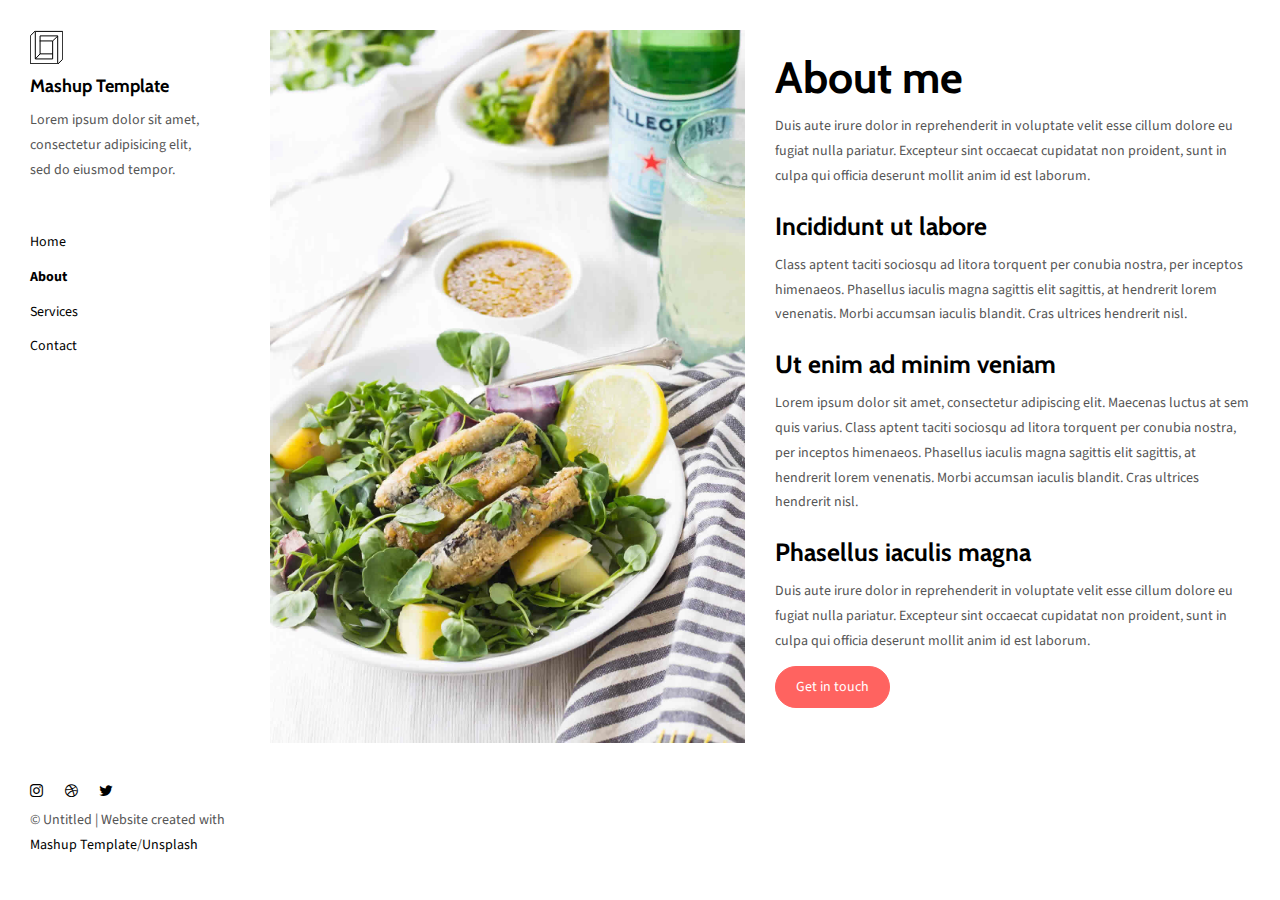
==== about.html @ 1bb5592a "Initial Files" ====
<!DOCTYPE html>
<html lang="en">

<head>
  <meta charset="UTF-8">
  <meta content="IE=edge" http-equiv="X-UA-Compatible">
  <meta content="width=device-width,initial-scale=1" name="viewport">
  <meta content="description" name="description">
  <meta name="google" content="notranslate" />
  <meta content="Mashup templates have been developped by Orson.io team" name="author">

  <!-- Disable tap highlight on IE -->
  <meta name="msapplication-tap-highlight" content="no">
  
  <link href="./assets/apple-icon-180x180.png" rel="apple-touch-icon">
  <link href="./assets/favicon.ico" rel="icon">



  <title>Title page</title>  

<link href="./main.82cfd66e.css" rel="stylesheet"></head>

<body>

 <!-- Add your content of header -->
<header class="">
  <div class="navbar navbar-default visible-xs">
    <button type="button" class="navbar-toggle collapsed">
      <span class="sr-only">Toggle navigation</span>
      <span class="icon-bar"></span>
      <span class="icon-bar"></span>
      <span class="icon-bar"></span>
    </button>
    <a href="./index.html" class="navbar-brand">Mashup Template</a>
  </div>

  <nav class="sidebar">
    <div class="navbar-collapse" id="navbar-collapse">
      <div class="site-header hidden-xs">
          <a class="site-brand" href="./index.html" title="">
            <img class="img-responsive site-logo" alt="" src="./assets/images/mashup-logo.svg">
            Mashup Template
          </a>
        <p>Lorem ipsum dolor sit amet, consectetur adipisicing elit, sed do eiusmod
        tempor.</p>
      </div>
      <ul class="nav">
        <li><a href="./index.html" title="">Home</a></li>
        <li><a href="./about.html" title="">About</a></li>
        <li><a href="./services.html" title="">Services</a></li>
        <li><a href="./contact.html" title="">Contact</a></li>

      </ul>

      <nav class="nav-footer">
        <p class="nav-footer-social-buttons">
          <a class="fa-icon" href="https://www.instagram.com/" title="">
            <i class="fa fa-instagram"></i>
          </a>
          <a class="fa-icon" href="https://dribbble.com/" title="">
            <i class="fa fa-dribbble"></i>
          </a>
          <a class="fa-icon" href="https://twitter.com/" title="">
            <i class="fa fa-twitter"></i>
          </a>
        </p>
        <p>© Untitled | Website created with <a href="http://www.mashup-template.com/" title="Create website with free html template">Mashup Template</a>/<a href="https://www.unsplash.com/" title="Beautiful Free Images">Unsplash</a></p>
      </nav>  
    </div> 
  </nav>
</header>
<main class="" id="main-collapse">


<div class="row">
  <div class="col-xs-12 col-md-6">
    <img class="img-responsive" alt="" src="./assets/images/img-10.jpg">
  </div>
  <div class="col-xs-12 col-md-6">
    <h1>About me</h1>
    
    <p>Duis aute irure dolor in reprehenderit in voluptate velit esse
    cillum dolore eu fugiat nulla pariatur. Excepteur sint occaecat cupidatat non
    proident, sunt in culpa qui officia deserunt mollit anim id est laborum.</p>
    
    <h3>Incididunt ut labore </h3>

    <p>Class aptent taciti sociosqu ad litora torquent per conubia nostra, per inceptos himenaeos. Phasellus iaculis magna sagittis elit sagittis, at hendrerit lorem venenatis. Morbi accumsan iaculis blandit. Cras ultrices hendrerit nisl.</p>

    <h3>Ut enim ad minim veniam </h3>
    
    <p>Lorem ipsum dolor sit amet, consectetur adipiscing elit. Maecenas luctus at sem quis varius. 
    Class aptent taciti sociosqu ad litora torquent per conubia nostra, per inceptos himenaeos. Phasellus iaculis magna sagittis elit sagittis, at hendrerit lorem venenatis. Morbi accumsan iaculis blandit. Cras ultrices hendrerit nisl.</p>
    <h3>Phasellus iaculis magna </h3>
    <p>Duis aute irure dolor in reprehenderit in voluptate velit esse
    cillum dolore eu fugiat nulla pariatur. Excepteur sint occaecat cupidatat non
    proident, sunt in culpa qui officia deserunt mollit anim id est laborum.</p>
    
    <a href="contact.html" class="btn btn-primary" title=""> Get in touch</a>
 </div>
</div>
    
</main>

<script>
document.addEventListener("DOMContentLoaded", function (event) {
  navbarToggleSidebar();
  navActivePage();
});
</script>

<!-- Google Analytics: change UA-XXXXX-X to be your site's ID 

<script>
  (function (i, s, o, g, r, a, m) {
    i['GoogleAnalyticsObject'] = r; i[r] = i[r] || function () {
      (i[r].q = i[r].q || []).push(arguments)
    }, i[r].l = 1 * new Date(); a = s.createElement(o),
      m = s.getElementsByTagName(o)[0]; a.async = 1; a.src = g; m.parentNode.insertBefore(a, m)
  })(window, document, 'script', '//www.google-analytics.com/analytics.js', 'ga');
  ga('create', 'UA-XXXXX-X', 'auto');
  ga('send', 'pageview');
</script>

--> <script type="text/javascript" src="./main.85741bff.js"></script></body>

</html>
---- main.82cfd66e.css ----
@import url(https://fonts.googleapis.com/css?family=Cabin:400,700|Source+Sans+Pro:400,700);@import url(https://maxcdn.bootstrapcdn.com/font-awesome/4.7.0/css/font-awesome.min.css);/*!
 * Bootstrap v3.3.7 (http://getbootstrap.com)
 * Copyright 2011-2016 Twitter, Inc.
 * Licensed under MIT (https://github.com/twbs/bootstrap/blob/master/LICENSE)
 */
/*! normalize.css v3.0.3 | MIT License | github.com/necolas/normalize.css */html{font-family:sans-serif;-ms-text-size-adjust:100%;-webkit-text-size-adjust:100%}body{margin:0}article,aside,details,figcaption,figure,footer,header,hgroup,main,menu,nav,section,summary{display:block}audio,canvas,progress,video{display:inline-block;vertical-align:baseline}audio:not([controls]){display:none;height:0}[hidden],template{display:none}a{background-color:transparent}a:active,a:hover{outline:0}abbr[title]{border-bottom:1px dotted}b,strong{font-weight:700}dfn{font-style:italic}h1{font-size:2em;margin:.67em 0}mark{background:#ff0;color:#000}small{font-size:80%}sub,sup{font-size:75%;line-height:0;position:relative;vertical-align:baseline}sup{top:-.5em}sub{bottom:-.25em}img{border:0}svg:not(:root){overflow:hidden}figure{margin:1em 40px}hr{box-sizing:content-box;height:0}pre{overflow:auto}code,kbd,pre,samp{font-family:monospace,monospace;font-size:1em}button,input,optgroup,select,textarea{color:inherit;font:inherit;margin:0}button{overflow:visible}button,select{text-transform:none}button,html input[type=button],input[type=reset],input[type=submit]{-webkit-appearance:button;cursor:pointer}button[disabled],html input[disabled]{cursor:default}button::-moz-focus-inner,input::-moz-focus-inner{border:0;padding:0}input{line-height:normal}input[type=checkbox],input[type=radio]{box-sizing:border-box;padding:0}input[type=number]::-webkit-inner-spin-button,input[type=number]::-webkit-outer-spin-button{height:auto}input[type=search]{-webkit-appearance:textfield;box-sizing:content-box}input[type=search]::-webkit-search-cancel-button,input[type=search]::-webkit-search-decoration{-webkit-appearance:none}fieldset{border:1px solid silver;margin:0 2px;padding:.35em .625em .75em}textarea{overflow:auto}optgroup{font-weight:700}table{border-collapse:collapse;border-spacing:0}td,th{padding:0}

/*! Source: https://github.com/h5bp/html5-boilerplate/blob/master/src/css/main.css */@media print{*,:after,:before{background:transparent!important;color:#000!important;box-shadow:none!important;text-shadow:none!important}a,a:visited{text-decoration:underline}a[href]:after{content:" (" attr(href) ")"}abbr[title]:after{content:" (" attr(title) ")"}a[href^="#"]:after,a[href^="javascript:"]:after{content:""}blockquote,pre{border:1px solid #999;page-break-inside:avoid}thead{display:table-header-group}img,tr{page-break-inside:avoid}img{max-width:100%!important}h2,h3,p{orphans:3;widows:3}h2,h3{page-break-after:avoid}.navbar{display:none}.btn>.caret,.dropup>.btn>.caret{border-top-color:#000!important}.label{border:1px solid #000}.table{border-collapse:collapse!important}.table td,.table th{background-color:#fff!important}.table-bordered td,.table-bordered th{border:1px solid #ddd!important}}*,:after,:before{-webkit-box-sizing:border-box;-moz-box-sizing:border-box;box-sizing:border-box}html{font-size:10px;-webkit-tap-highlight-color:transparent}body{font-family:Source Sans Pro,Helvetica,Arial,sans-serif;font-size:14px;line-height:1.78;color:#555;background-color:#fff}button,input,select,textarea{font-family:inherit;font-size:inherit;line-height:inherit}a{color:#ff6360;text-decoration:none}a:focus,a:hover{color:#ff1814;text-decoration:underline}a:focus{outline:5px auto -webkit-focus-ring-color;outline-offset:-2px}figure{margin:0}img{vertical-align:middle}.img-responsive{display:block;max-width:100%;height:auto}.img-rounded{border-radius:2px}.img-thumbnail{padding:4px;line-height:1.78;background-color:#fff;border:1px solid #ddd;border-radius:2px;-webkit-transition:all .2s ease-in-out;-o-transition:all .2s ease-in-out;transition:all .2s ease-in-out;display:inline-block;max-width:100%;height:auto}.img-circle{border-radius:50%}hr{margin-top:24px;margin-bottom:24px;border:0;border-top:1px solid #eee}.sr-only{position:absolute;width:1px;height:1px;margin:-1px;padding:0;overflow:hidden;clip:rect(0,0,0,0);border:0}.sr-only-focusable:active,.sr-only-focusable:focus{position:static;width:auto;height:auto;margin:0;overflow:visible;clip:auto}[role=button]{cursor:pointer}.h1,.h2,.h3,.h4,.h5,.h6,h1,h2,h3,h4,h5,h6{font-family:Cabin,Helvetica,Arial,sans-serif;font-weight:700;line-height:1.1;color:#000}.h1 .small,.h1 small,.h2 .small,.h2 small,.h3 .small,.h3 small,.h4 .small,.h4 small,.h5 .small,.h5 small,.h6 .small,.h6 small,h1 .small,h1 small,h2 .small,h2 small,h3 .small,h3 small,h4 .small,h4 small,h5 .small,h5 small,h6 .small,h6 small{font-weight:400;line-height:1;color:#777}.h1,.h2,.h3,h1,h2,h3{margin-top:24px;margin-bottom:12px}.h1 .small,.h1 small,.h2 .small,.h2 small,.h3 .small,.h3 small,h1 .small,h1 small,h2 .small,h2 small,h3 .small,h3 small{font-size:65%}.h4,.h5,.h6,h4,h5,h6{margin-top:12px;margin-bottom:12px}.h4 .small,.h4 small,.h5 .small,.h5 small,.h6 .small,.h6 small,h4 .small,h4 small,h5 .small,h5 small,h6 .small,h6 small{font-size:75%}.h1,h1{font-size:44px}.h2,h2{font-size:33px}.h3,h3{font-size:25px}.h4,h4{font-size:19px}.h5,h5{font-size:14px}.h6,h6{font-size:12px}p{margin:0 0 12px}.lead{margin-bottom:24px;font-size:16px;font-weight:300;line-height:1.4}@media (min-width:768px){.lead{font-size:21px}}.small,small{font-size:85%}.mark,mark{background-color:#fcf8e3;padding:.2em}.text-left{text-align:left}.text-right{text-align:right}.text-center{text-align:center}.text-justify{text-align:justify}.text-nowrap{white-space:nowrap}.text-lowercase{text-transform:lowercase}.initialism,.text-uppercase{text-transform:uppercase}.text-capitalize{text-transform:capitalize}.text-muted{color:#777}.text-primary{color:#ff6360}a.text-primary:focus,a.text-primary:hover{color:#ff312d}.text-success{color:#fff}a.text-success:focus,a.text-success:hover{color:#e6e6e6}.text-info{color:#31708f}a.text-info:focus,a.text-info:hover{color:#245269}.text-warning{color:#8a6d3b}a.text-warning:focus,a.text-warning:hover{color:#66512c}.text-danger{color:#fff}a.text-danger:focus,a.text-danger:hover{color:#e6e6e6}.bg-primary{color:#fff;background-color:#ff6360}a.bg-primary:focus,a.bg-primary:hover{background-color:#ff312d}.bg-success{background-color:#57ce6e}a.bg-success:focus,a.bg-success:hover{background-color:#37bb50}.bg-info{background-color:#d9edf7}a.bg-info:focus,a.bg-info:hover{background-color:#afd9ee}.bg-warning{background-color:#fcf8e3}a.bg-warning:focus,a.bg-warning:hover{background-color:#f7ecb5}.bg-danger{background-color:#ee624b}a.bg-danger:focus,a.bg-danger:hover{background-color:#ea391c}.page-header{padding-bottom:11px;margin:48px 0 24px;border-bottom:1px solid #eee}ol,ul{margin-top:0;margin-bottom:12px}ol ol,ol ul,ul ol,ul ul{margin-bottom:0}.list-inline,.list-unstyled{padding-left:0;list-style:none}.list-inline{margin-left:-5px}.list-inline>li{display:inline-block;padding-left:5px;padding-right:5px}dl{margin-top:0;margin-bottom:24px}dd,dt{line-height:1.78}dt{font-weight:700}dd{margin-left:0}.dl-horizontal dd:after,.dl-horizontal dd:before{content:" ";display:table}.dl-horizontal dd:after{clear:both}@media (min-width:768px){.dl-horizontal dt{float:left;width:160px;clear:left;text-align:right;overflow:hidden;text-overflow:ellipsis;white-space:nowrap}.dl-horizontal dd{margin-left:180px}}abbr[data-original-title],abbr[title]{cursor:help;border-bottom:1px dotted #777}.initialism{font-size:90%}blockquote{padding:12px 24px;margin:0 0 24px;font-size:17.5px;border-left:5px solid #eee}blockquote ol:last-child,blockquote p:last-child,blockquote ul:last-child{margin-bottom:0}blockquote .small,blockquote footer,blockquote small{display:block;font-size:80%;line-height:1.78;color:#777}blockquote .small:before,blockquote footer:before,blockquote small:before{content:"\2014   \A0"}.blockquote-reverse,blockquote.pull-right{padding-right:15px;padding-left:0;border-right:5px solid #eee;border-left:0;text-align:right}.blockquote-reverse .small:before,.blockquote-reverse footer:before,.blockquote-reverse small:before,blockquote.pull-right .small:before,blockquote.pull-right footer:before,blockquote.pull-right small:before{content:""}.blockquote-reverse .small:after,.blockquote-reverse footer:after,.blockquote-reverse small:after,blockquote.pull-right .small:after,blockquote.pull-right footer:after,blockquote.pull-right small:after{content:"\A0   \2014"}address{margin-bottom:24px;font-style:normal;line-height:1.78}code,kbd,pre,samp{font-family:Menlo,Monaco,Consolas,Courier New,monospace}code{color:#c7254e;background-color:#f9f2f4}code,kbd{padding:2px 4px;font-size:90%;border-radius:2px}kbd{color:#fff;background-color:#333;box-shadow:inset 0 -1px 0 rgba(0,0,0,.25)}kbd kbd{padding:0;font-size:100%;font-weight:700;box-shadow:none}pre{display:block;padding:11.5px;margin:0 0 12px;font-size:13px;line-height:1.78;word-break:break-all;word-wrap:break-word;color:#333;background-color:#f5f5f5;border:1px solid #ccc;border-radius:2px}pre code{padding:0;font-size:inherit;color:inherit;white-space:pre-wrap;background-color:transparent;border-radius:0}.pre-scrollable{max-height:340px;overflow-y:scroll}.container{margin-right:auto;margin-left:auto;padding-left:15px;padding-right:15px}.container:after,.container:before{content:" ";display:table}.container:after{clear:both}@media (min-width:768px){.container{width:750px}}@media (min-width:992px){.container{width:970px}}@media (min-width:1200px){.container{width:1170px}}.container-fluid{margin-right:auto;margin-left:auto;padding-left:15px;padding-right:15px}.container-fluid:after,.container-fluid:before{content:" ";display:table}.container-fluid:after{clear:both}.row{margin-left:-15px;margin-right:-15px}.row:after,.row:before{content:" ";display:table}.row:after{clear:both}.col-lg-1,.col-lg-2,.col-lg-3,.col-lg-4,.col-lg-5,.col-lg-6,.col-lg-7,.col-lg-8,.col-lg-9,.col-lg-10,.col-lg-11,.col-lg-12,.col-md-1,.col-md-2,.col-md-3,.col-md-4,.col-md-5,.col-md-6,.col-md-7,.col-md-8,.col-md-9,.col-md-10,.col-md-11,.col-md-12,.col-sm-1,.col-sm-2,.col-sm-3,.col-sm-4,.col-sm-5,.col-sm-6,.col-sm-7,.col-sm-8,.col-sm-9,.col-sm-10,.col-sm-11,.col-sm-12,.col-xs-1,.col-xs-2,.col-xs-3,.col-xs-4,.col-xs-5,.col-xs-6,.col-xs-7,.col-xs-8,.col-xs-9,.col-xs-10,.col-xs-11,.col-xs-12{position:relative;min-height:1px;padding-left:15px;padding-right:15px}.col-xs-1,.col-xs-2,.col-xs-3,.col-xs-4,.col-xs-5,.col-xs-6,.col-xs-7,.col-xs-8,.col-xs-9,.col-xs-10,.col-xs-11,.col-xs-12{float:left}.col-xs-1{width:8.33333%}.col-xs-2{width:16.66667%}.col-xs-3{width:25%}.col-xs-4{width:33.33333%}.col-xs-5{width:41.66667%}.col-xs-6{width:50%}.col-xs-7{width:58.33333%}.col-xs-8{width:66.66667%}.col-xs-9{width:75%}.col-xs-10{width:83.33333%}.col-xs-11{width:91.66667%}.col-xs-12{width:100%}.col-xs-pull-0{right:auto}.col-xs-pull-1{right:8.33333%}.col-xs-pull-2{right:16.66667%}.col-xs-pull-3{right:25%}.col-xs-pull-4{right:33.33333%}.col-xs-pull-5{right:41.66667%}.col-xs-pull-6{right:50%}.col-xs-pull-7{right:58.33333%}.col-xs-pull-8{right:66.66667%}.col-xs-pull-9{right:75%}.col-xs-pull-10{right:83.33333%}.col-xs-pull-11{right:91.66667%}.col-xs-pull-12{right:100%}.col-xs-push-0{left:auto}.col-xs-push-1{left:8.33333%}.col-xs-push-2{left:16.66667%}.col-xs-push-3{left:25%}.col-xs-push-4{left:33.33333%}.col-xs-push-5{left:41.66667%}.col-xs-push-6{left:50%}.col-xs-push-7{left:58.33333%}.col-xs-push-8{left:66.66667%}.col-xs-push-9{left:75%}.col-xs-push-10{left:83.33333%}.col-xs-push-11{left:91.66667%}.col-xs-push-12{left:100%}.col-xs-offset-0{margin-left:0}.col-xs-offset-1{margin-left:8.33333%}.col-xs-offset-2{margin-left:16.66667%}.col-xs-offset-3{margin-left:25%}.col-xs-offset-4{margin-left:33.33333%}.col-xs-offset-5{margin-left:41.66667%}.col-xs-offset-6{margin-left:50%}.col-xs-offset-7{margin-left:58.33333%}.col-xs-offset-8{margin-left:66.66667%}.col-xs-offset-9{margin-left:75%}.col-xs-offset-10{margin-left:83.33333%}.col-xs-offset-11{margin-left:91.66667%}.col-xs-offset-12{margin-left:100%}@media (min-width:768px){.col-sm-1,.col-sm-2,.col-sm-3,.col-sm-4,.col-sm-5,.col-sm-6,.col-sm-7,.col-sm-8,.col-sm-9,.col-sm-10,.col-sm-11,.col-sm-12{float:left}.col-sm-1{width:8.33333%}.col-sm-2{width:16.66667%}.col-sm-3{width:25%}.col-sm-4{width:33.33333%}.col-sm-5{width:41.66667%}.col-sm-6{width:50%}.col-sm-7{width:58.33333%}.col-sm-8{width:66.66667%}.col-sm-9{width:75%}.col-sm-10{width:83.33333%}.col-sm-11{width:91.66667%}.col-sm-12{width:100%}.col-sm-pull-0{right:auto}.col-sm-pull-1{right:8.33333%}.col-sm-pull-2{right:16.66667%}.col-sm-pull-3{right:25%}.col-sm-pull-4{right:33.33333%}.col-sm-pull-5{right:41.66667%}.col-sm-pull-6{right:50%}.col-sm-pull-7{right:58.33333%}.col-sm-pull-8{right:66.66667%}.col-sm-pull-9{right:75%}.col-sm-pull-10{right:83.33333%}.col-sm-pull-11{right:91.66667%}.col-sm-pull-12{right:100%}.col-sm-push-0{left:auto}.col-sm-push-1{left:8.33333%}.col-sm-push-2{left:16.66667%}.col-sm-push-3{left:25%}.col-sm-push-4{left:33.33333%}.col-sm-push-5{left:41.66667%}.col-sm-push-6{left:50%}.col-sm-push-7{left:58.33333%}.col-sm-push-8{left:66.66667%}.col-sm-push-9{left:75%}.col-sm-push-10{left:83.33333%}.col-sm-push-11{left:91.66667%}.col-sm-push-12{left:100%}.col-sm-offset-0{margin-left:0}.col-sm-offset-1{margin-left:8.33333%}.col-sm-offset-2{margin-left:16.66667%}.col-sm-offset-3{margin-left:25%}.col-sm-offset-4{margin-left:33.33333%}.col-sm-offset-5{margin-left:41.66667%}.col-sm-offset-6{margin-left:50%}.col-sm-offset-7{margin-left:58.33333%}.col-sm-offset-8{margin-left:66.66667%}.col-sm-offset-9{margin-left:75%}.col-sm-offset-10{margin-left:83.33333%}.col-sm-offset-11{margin-left:91.66667%}.col-sm-offset-12{margin-left:100%}}@media (min-width:992px){.col-md-1,.col-md-2,.col-md-3,.col-md-4,.col-md-5,.col-md-6,.col-md-7,.col-md-8,.col-md-9,.col-md-10,.col-md-11,.col-md-12{float:left}.col-md-1{width:8.33333%}.col-md-2{width:16.66667%}.col-md-3{width:25%}.col-md-4{width:33.33333%}.col-md-5{width:41.66667%}.col-md-6{width:50%}.col-md-7{width:58.33333%}.col-md-8{width:66.66667%}.col-md-9{width:75%}.col-md-10{width:83.33333%}.col-md-11{width:91.66667%}.col-md-12{width:100%}.col-md-pull-0{right:auto}.col-md-pull-1{right:8.33333%}.col-md-pull-2{right:16.66667%}.col-md-pull-3{right:25%}.col-md-pull-4{right:33.33333%}.col-md-pull-5{right:41.66667%}.col-md-pull-6{right:50%}.col-md-pull-7{right:58.33333%}.col-md-pull-8{right:66.66667%}.col-md-pull-9{right:75%}.col-md-pull-10{right:83.33333%}.col-md-pull-11{right:91.66667%}.col-md-pull-12{right:100%}.col-md-push-0{left:auto}.col-md-push-1{left:8.33333%}.col-md-push-2{left:16.66667%}.col-md-push-3{left:25%}.col-md-push-4{left:33.33333%}.col-md-push-5{left:41.66667%}.col-md-push-6{left:50%}.col-md-push-7{left:58.33333%}.col-md-push-8{left:66.66667%}.col-md-push-9{left:75%}.col-md-push-10{left:83.33333%}.col-md-push-11{left:91.66667%}.col-md-push-12{left:100%}.col-md-offset-0{margin-left:0}.col-md-offset-1{margin-left:8.33333%}.col-md-offset-2{margin-left:16.66667%}.col-md-offset-3{margin-left:25%}.col-md-offset-4{margin-left:33.33333%}.col-md-offset-5{margin-left:41.66667%}.col-md-offset-6{margin-left:50%}.col-md-offset-7{margin-left:58.33333%}.col-md-offset-8{margin-left:66.66667%}.col-md-offset-9{margin-left:75%}.col-md-offset-10{margin-left:83.33333%}.col-md-offset-11{margin-left:91.66667%}.col-md-offset-12{margin-left:100%}}@media (min-width:1200px){.col-lg-1,.col-lg-2,.col-lg-3,.col-lg-4,.col-lg-5,.col-lg-6,.col-lg-7,.col-lg-8,.col-lg-9,.col-lg-10,.col-lg-11,.col-lg-12{float:left}.col-lg-1{width:8.33333%}.col-lg-2{width:16.66667%}.col-lg-3{width:25%}.col-lg-4{width:33.33333%}.col-lg-5{width:41.66667%}.col-lg-6{width:50%}.col-lg-7{width:58.33333%}.col-lg-8{width:66.66667%}.col-lg-9{width:75%}.col-lg-10{width:83.33333%}.col-lg-11{width:91.66667%}.col-lg-12{width:100%}.col-lg-pull-0{right:auto}.col-lg-pull-1{right:8.33333%}.col-lg-pull-2{right:16.66667%}.col-lg-pull-3{right:25%}.col-lg-pull-4{right:33.33333%}.col-lg-pull-5{right:41.66667%}.col-lg-pull-6{right:50%}.col-lg-pull-7{right:58.33333%}.col-lg-pull-8{right:66.66667%}.col-lg-pull-9{right:75%}.col-lg-pull-10{right:83.33333%}.col-lg-pull-11{right:91.66667%}.col-lg-pull-12{right:100%}.col-lg-push-0{left:auto}.col-lg-push-1{left:8.33333%}.col-lg-push-2{left:16.66667%}.col-lg-push-3{left:25%}.col-lg-push-4{left:33.33333%}.col-lg-push-5{left:41.66667%}.col-lg-push-6{left:50%}.col-lg-push-7{left:58.33333%}.col-lg-push-8{left:66.66667%}.col-lg-push-9{left:75%}.col-lg-push-10{left:83.33333%}.col-lg-push-11{left:91.66667%}.col-lg-push-12{left:100%}.col-lg-offset-0{margin-left:0}.col-lg-offset-1{margin-left:8.33333%}.col-lg-offset-2{margin-left:16.66667%}.col-lg-offset-3{margin-left:25%}.col-lg-offset-4{margin-left:33.33333%}.col-lg-offset-5{margin-left:41.66667%}.col-lg-offset-6{margin-left:50%}.col-lg-offset-7{margin-left:58.33333%}.col-lg-offset-8{margin-left:66.66667%}.col-lg-offset-9{margin-left:75%}.col-lg-offset-10{margin-left:83.33333%}.col-lg-offset-11{margin-left:91.66667%}.col-lg-offset-12{margin-left:100%}}table{background-color:transparent}caption{padding-top:8px;padding-bottom:8px;color:#777}caption,th{text-align:left}.table{width:100%;max-width:100%;margin-bottom:24px}.table>tbody>tr>td,.table>tbody>tr>th,.table>tfoot>tr>td,.table>tfoot>tr>th,.table>thead>tr>td,.table>thead>tr>th{padding:8px;line-height:1.78;vertical-align:top;border-top:1px solid #ddd}.table>thead>tr>th{vertical-align:bottom;border-bottom:2px solid #ddd}.table>caption+thead>tr:first-child>td,.table>caption+thead>tr:first-child>th,.table>colgroup+thead>tr:first-child>td,.table>colgroup+thead>tr:first-child>th,.table>thead:first-child>tr:first-child>td,.table>thead:first-child>tr:first-child>th{border-top:0}.table>tbody+tbody{border-top:2px solid #ddd}.table .table{background-color:#fff}.table-condensed>tbody>tr>td,.table-condensed>tbody>tr>th,.table-condensed>tfoot>tr>td,.table-condensed>tfoot>tr>th,.table-condensed>thead>tr>td,.table-condensed>thead>tr>th{padding:5px}.table-bordered,.table-bordered>tbody>tr>td,.table-bordered>tbody>tr>th,.table-bordered>tfoot>tr>td,.table-bordered>tfoot>tr>th,.table-bordered>thead>tr>td,.table-bordered>thead>tr>th{border:1px solid #ddd}.table-bordered>thead>tr>td,.table-bordered>thead>tr>th{border-bottom-width:2px}.table-striped>tbody>tr:nth-of-type(odd){background-color:#f9f9f9}.table-hover>tbody>tr:hover{background-color:#f5f5f5}table col[class*=col-]{position:static;float:none;display:table-column}table td[class*=col-],table th[class*=col-]{position:static;float:none;display:table-cell}.table>tbody>tr.active>td,.table>tbody>tr.active>th,.table>tbody>tr>td.active,.table>tbody>tr>th.active,.table>tfoot>tr.active>td,.table>tfoot>tr.active>th,.table>tfoot>tr>td.active,.table>tfoot>tr>th.active,.table>thead>tr.active>td,.table>thead>tr.active>th,.table>thead>tr>td.active,.table>thead>tr>th.active{background-color:#f5f5f5}.table-hover>tbody>tr.active:hover>td,.table-hover>tbody>tr.active:hover>th,.table-hover>tbody>tr:hover>.active,.table-hover>tbody>tr>td.active:hover,.table-hover>tbody>tr>th.active:hover{background-color:#e8e8e8}.table>tbody>tr.success>td,.table>tbody>tr.success>th,.table>tbody>tr>td.success,.table>tbody>tr>th.success,.table>tfoot>tr.success>td,.table>tfoot>tr.success>th,.table>tfoot>tr>td.success,.table>tfoot>tr>th.success,.table>thead>tr.success>td,.table>thead>tr.success>th,.table>thead>tr>td.success,.table>thead>tr>th.success{background-color:#57ce6e}.table-hover>tbody>tr.success:hover>td,.table-hover>tbody>tr.success:hover>th,.table-hover>tbody>tr:hover>.success,.table-hover>tbody>tr>td.success:hover,.table-hover>tbody>tr>th.success:hover{background-color:#43c85d}.table>tbody>tr.info>td,.table>tbody>tr.info>th,.table>tbody>tr>td.info,.table>tbody>tr>th.info,.table>tfoot>tr.info>td,.table>tfoot>tr.info>th,.table>tfoot>tr>td.info,.table>tfoot>tr>th.info,.table>thead>tr.info>td,.table>thead>tr.info>th,.table>thead>tr>td.info,.table>thead>tr>th.info{background-color:#d9edf7}.table-hover>tbody>tr.info:hover>td,.table-hover>tbody>tr.info:hover>th,.table-hover>tbody>tr:hover>.info,.table-hover>tbody>tr>td.info:hover,.table-hover>tbody>tr>th.info:hover{background-color:#c4e3f3}.table>tbody>tr.warning>td,.table>tbody>tr.warning>th,.table>tbody>tr>td.warning,.table>tbody>tr>th.warning,.table>tfoot>tr.warning>td,.table>tfoot>tr.warning>th,.table>tfoot>tr>td.warning,.table>tfoot>tr>th.warning,.table>thead>tr.warning>td,.table>thead>tr.warning>th,.table>thead>tr>td.warning,.table>thead>tr>th.warning{background-color:#fcf8e3}.table-hover>tbody>tr.warning:hover>td,.table-hover>tbody>tr.warning:hover>th,.table-hover>tbody>tr:hover>.warning,.table-hover>tbody>tr>td.warning:hover,.table-hover>tbody>tr>th.warning:hover{background-color:#faf2cc}.table>tbody>tr.danger>td,.table>tbody>tr.danger>th,.table>tbody>tr>td.danger,.table>tbody>tr>th.danger,.table>tfoot>tr.danger>td,.table>tfoot>tr.danger>th,.table>tfoot>tr>td.danger,.table>tfoot>tr>th.danger,.table>thead>tr.danger>td,.table>thead>tr.danger>th,.table>thead>tr>td.danger,.table>thead>tr>th.danger{background-color:#ee624b}.table-hover>tbody>tr.danger:hover>td,.table-hover>tbody>tr.danger:hover>th,.table-hover>tbody>tr:hover>.danger,.table-hover>tbody>tr>td.danger:hover,.table-hover>tbody>tr>th.danger:hover{background-color:#ec4e34}.table-responsive{overflow-x:auto;min-height:.01%}@media screen and (max-width:767px){.table-responsive{width:100%;margin-bottom:18px;overflow-y:hidden;-ms-overflow-style:-ms-autohiding-scrollbar;border:1px solid #ddd}.table-responsive>.table{margin-bottom:0}.table-responsive>.table>tbody>tr>td,.table-responsive>.table>tbody>tr>th,.table-responsive>.table>tfoot>tr>td,.table-responsive>.table>tfoot>tr>th,.table-responsive>.table>thead>tr>td,.table-responsive>.table>thead>tr>th{white-space:nowrap}.table-responsive>.table-bordered{border:0}.table-responsive>.table-bordered>tbody>tr>td:first-child,.table-responsive>.table-bordered>tbody>tr>th:first-child,.table-responsive>.table-bordered>tfoot>tr>td:first-child,.table-responsive>.table-bordered>tfoot>tr>th:first-child,.table-responsive>.table-bordered>thead>tr>td:first-child,.table-responsive>.table-bordered>thead>tr>th:first-child{border-left:0}.table-responsive>.table-bordered>tbody>tr>td:last-child,.table-responsive>.table-bordered>tbody>tr>th:last-child,.table-responsive>.table-bordered>tfoot>tr>td:last-child,.table-responsive>.table-bordered>tfoot>tr>th:last-child,.table-responsive>.table-bordered>thead>tr>td:last-child,.table-responsive>.table-bordered>thead>tr>th:last-child{border-right:0}.table-responsive>.table-bordered>tbody>tr:last-child>td,.table-responsive>.table-bordered>tbody>tr:last-child>th,.table-responsive>.table-bordered>tfoot>tr:last-child>td,.table-responsive>.table-bordered>tfoot>tr:last-child>th{border-bottom:0}}fieldset{margin:0;min-width:0}fieldset,legend{padding:0;border:0}legend{display:block;width:100%;margin-bottom:24px;font-size:21px;line-height:inherit;color:#333;border-bottom:1px solid #e5e5e5}label{display:inline-block;max-width:100%;margin-bottom:5px;font-weight:700}input[type=search]{-webkit-box-sizing:border-box;-moz-box-sizing:border-box;box-sizing:border-box}input[type=checkbox],input[type=radio]{margin:4px 0 0;margin-top:1px\9;line-height:normal}input[type=file]{display:block}input[type=range]{display:block;width:100%}select[multiple],select[size]{height:auto}input[type=checkbox]:focus,input[type=file]:focus,input[type=radio]:focus{outline:5px auto -webkit-focus-ring-color;outline-offset:-2px}output{padding-top:9px}.form-control,output{display:block;font-size:14px;line-height:1.78;color:#555}.form-control{width:100%;height:40px;padding:8px 20px;background-color:#fff;background-image:none;border:1px solid #000;border-radius:2px;-webkit-box-shadow:inset 0 1px 1px rgba(0,0,0,.075);box-shadow:inset 0 1px 1px rgba(0,0,0,.075);-webkit-transition:border-color .15s ease-in-out,box-shadow .15s ease-in-out;-o-transition:border-color ease-in-out .15s,box-shadow ease-in-out .15s;transition:border-color .15s ease-in-out,box-shadow .15s ease-in-out}.form-control:focus{border-color:#66afe9;-webkit-box-shadow:inset 0 1px 1px rgba(0,0,0,.075),0 0 8px rgba(102,175,233,.6);box-shadow:inset 0 1px 1px rgba(0,0,0,.075),0 0 8px rgba(102,175,233,.6)}.form-control::-moz-placeholder{color:#999;opacity:1}.form-control:-ms-input-placeholder{color:#999}.form-control::-webkit-input-placeholder{color:#999}.form-control::-ms-expand{border:0;background-color:transparent}.form-control[disabled],.form-control[readonly],fieldset[disabled] .form-control{background-color:#eee;opacity:1}.form-control[disabled],fieldset[disabled] .form-control{cursor:not-allowed}textarea.form-control{height:auto}input[type=search]{-webkit-appearance:none}@media screen and (-webkit-min-device-pixel-ratio:0){input[type=date].form-control,input[type=datetime-local].form-control,input[type=month].form-control,input[type=time].form-control{line-height:40px}.input-group-sm>.input-group-btn>input[type=date].btn,.input-group-sm>.input-group-btn>input[type=datetime-local].btn,.input-group-sm>.input-group-btn>input[type=month].btn,.input-group-sm>.input-group-btn>input[type=time].btn,.input-group-sm>input[type=date].form-control,.input-group-sm>input[type=date].input-group-addon,.input-group-sm>input[type=datetime-local].form-control,.input-group-sm>input[type=datetime-local].input-group-addon,.input-group-sm>input[type=month].form-control,.input-group-sm>input[type=month].input-group-addon,.input-group-sm>input[type=time].form-control,.input-group-sm>input[type=time].input-group-addon,.input-group-sm input[type=date],.input-group-sm input[type=datetime-local],.input-group-sm input[type=month],.input-group-sm input[type=time],input[type=date].input-sm,input[type=datetime-local].input-sm,input[type=month].input-sm,input[type=time].input-sm{line-height:30px}.input-group-lg>.input-group-btn>input[type=date].btn,.input-group-lg>.input-group-btn>input[type=datetime-local].btn,.input-group-lg>.input-group-btn>input[type=month].btn,.input-group-lg>.input-group-btn>input[type=time].btn,.input-group-lg>input[type=date].form-control,.input-group-lg>input[type=date].input-group-addon,.input-group-lg>input[type=datetime-local].form-control,.input-group-lg>input[type=datetime-local].input-group-addon,.input-group-lg>input[type=month].form-control,.input-group-lg>input[type=month].input-group-addon,.input-group-lg>input[type=time].form-control,.input-group-lg>input[type=time].input-group-addon,.input-group-lg input[type=date],.input-group-lg input[type=datetime-local],.input-group-lg input[type=month],.input-group-lg input[type=time],input[type=date].input-lg,input[type=datetime-local].input-lg,input[type=month].input-lg,input[type=time].input-lg{line-height:46px}}.form-group{margin-bottom:15px}.checkbox,.radio{position:relative;display:block;margin-top:10px;margin-bottom:10px}.checkbox label,.radio label{min-height:24px;padding-left:20px;margin-bottom:0;font-weight:400;cursor:pointer}.checkbox-inline input[type=checkbox],.checkbox input[type=checkbox],.radio-inline input[type=radio],.radio input[type=radio]{position:absolute;margin-left:-20px;margin-top:4px\9}.checkbox+.checkbox,.radio+.radio{margin-top:-5px}.checkbox-inline,.radio-inline{position:relative;display:inline-block;padding-left:20px;margin-bottom:0;vertical-align:middle;font-weight:400;cursor:pointer}.checkbox-inline+.checkbox-inline,.radio-inline+.radio-inline{margin-top:0;margin-left:10px}.checkbox-inline.disabled,.checkbox.disabled label,.radio-inline.disabled,.radio.disabled label,fieldset[disabled] .checkbox-inline,fieldset[disabled] .checkbox label,fieldset[disabled] .radio-inline,fieldset[disabled] .radio label,fieldset[disabled] input[type=checkbox],fieldset[disabled] input[type=radio],input[type=checkbox].disabled,input[type=checkbox][disabled],input[type=radio].disabled,input[type=radio][disabled]{cursor:not-allowed}.form-control-static{padding-top:9px;padding-bottom:9px;margin-bottom:0;min-height:38px}.form-control-static.input-lg,.form-control-static.input-sm,.input-group-lg>.form-control-static.form-control,.input-group-lg>.form-control-static.input-group-addon,.input-group-lg>.input-group-btn>.form-control-static.btn,.input-group-sm>.form-control-static.form-control,.input-group-sm>.form-control-static.input-group-addon,.input-group-sm>.input-group-btn>.form-control-static.btn{padding-left:0;padding-right:0}.input-group-sm>.form-control,.input-group-sm>.input-group-addon,.input-group-sm>.input-group-btn>.btn,.input-sm{height:30px;padding:5px 14px;font-size:12px;line-height:1.5;border-radius:2px}.input-group-sm>.input-group-btn>select.btn,.input-group-sm>select.form-control,.input-group-sm>select.input-group-addon,select.input-sm{height:30px;line-height:30px}.input-group-sm>.input-group-btn>select[multiple].btn,.input-group-sm>.input-group-btn>textarea.btn,.input-group-sm>select[multiple].form-control,.input-group-sm>select[multiple].input-group-addon,.input-group-sm>textarea.form-control,.input-group-sm>textarea.input-group-addon,select[multiple].input-sm,textarea.input-sm{height:auto}.form-group-sm .form-control{height:30px;padding:5px 14px;font-size:12px;line-height:1.5;border-radius:2px}.form-group-sm select.form-control{height:30px;line-height:30px}.form-group-sm select[multiple].form-control,.form-group-sm textarea.form-control{height:auto}.form-group-sm .form-control-static{height:30px;min-height:36px;padding:6px 14px;font-size:12px;line-height:1.5}.input-group-lg>.form-control,.input-group-lg>.input-group-addon,.input-group-lg>.input-group-btn>.btn,.input-lg{height:46px;padding:10px 24px;font-size:18px;line-height:1.33333;border-radius:2px}.input-group-lg>.input-group-btn>select.btn,.input-group-lg>select.form-control,.input-group-lg>select.input-group-addon,select.input-lg{height:46px;line-height:46px}.input-group-lg>.input-group-btn>select[multiple].btn,.input-group-lg>.input-group-btn>textarea.btn,.input-group-lg>select[multiple].form-control,.input-group-lg>select[multiple].input-group-addon,.input-group-lg>textarea.form-control,.input-group-lg>textarea.input-group-addon,select[multiple].input-lg,textarea.input-lg{height:auto}.form-group-lg .form-control{height:46px;padding:10px 24px;font-size:18px;line-height:1.33333;border-radius:2px}.form-group-lg select.form-control{height:46px;line-height:46px}.form-group-lg select[multiple].form-control,.form-group-lg textarea.form-control{height:auto}.form-group-lg .form-control-static{height:46px;min-height:42px;padding:11px 24px;font-size:18px;line-height:1.33333}.has-feedback{position:relative}.has-feedback .form-control{padding-right:50px}.form-control-feedback{position:absolute;top:0;right:0;z-index:2;display:block;width:40px;height:40px;line-height:40px;text-align:center;pointer-events:none}.form-group-lg .form-control+.form-control-feedback,.input-group-lg+.form-control-feedback,.input-group-lg>.form-control+.form-control-feedback,.input-group-lg>.input-group-addon+.form-control-feedback,.input-group-lg>.input-group-btn>.btn+.form-control-feedback,.input-lg+.form-control-feedback{width:46px;height:46px;line-height:46px}.form-group-sm .form-control+.form-control-feedback,.input-group-sm+.form-control-feedback,.input-group-sm>.form-control+.form-control-feedback,.input-group-sm>.input-group-addon+.form-control-feedback,.input-group-sm>.input-group-btn>.btn+.form-control-feedback,.input-sm+.form-control-feedback{width:30px;height:30px;line-height:30px}.has-success .checkbox,.has-success .checkbox-inline,.has-success.checkbox-inline label,.has-success.checkbox label,.has-success .control-label,.has-success .help-block,.has-success .radio,.has-success .radio-inline,.has-success.radio-inline label,.has-success.radio label{color:#fff}.has-success .form-control{border-color:#fff;-webkit-box-shadow:inset 0 1px 1px rgba(0,0,0,.075);box-shadow:inset 0 1px 1px rgba(0,0,0,.075)}.has-success .form-control:focus{border-color:#e6e6e6;-webkit-box-shadow:inset 0 1px 1px rgba(0,0,0,.075),0 0 6px #fff;box-shadow:inset 0 1px 1px rgba(0,0,0,.075),0 0 6px #fff}.has-success .input-group-addon{color:#fff;border-color:#fff;background-color:#57ce6e}.has-success .form-control-feedback{color:#fff}.has-warning .checkbox,.has-warning .checkbox-inline,.has-warning.checkbox-inline label,.has-warning.checkbox label,.has-warning .control-label,.has-warning .help-block,.has-warning .radio,.has-warning .radio-inline,.has-warning.radio-inline label,.has-warning.radio label{color:#8a6d3b}.has-warning .form-control{border-color:#8a6d3b;-webkit-box-shadow:inset 0 1px 1px rgba(0,0,0,.075);box-shadow:inset 0 1px 1px rgba(0,0,0,.075)}.has-warning .form-control:focus{border-color:#66512c;-webkit-box-shadow:inset 0 1px 1px rgba(0,0,0,.075),0 0 6px #c0a16b;box-shadow:inset 0 1px 1px rgba(0,0,0,.075),0 0 6px #c0a16b}.has-warning .input-group-addon{color:#8a6d3b;border-color:#8a6d3b;background-color:#fcf8e3}.has-warning .form-control-feedback{color:#8a6d3b}.has-error .checkbox,.has-error .checkbox-inline,.has-error.checkbox-inline label,.has-error.checkbox label,.has-error .control-label,.has-error .help-block,.has-error .radio,.has-error .radio-inline,.has-error.radio-inline label,.has-error.radio label{color:#fff}.has-error .form-control{border-color:#fff;-webkit-box-shadow:inset 0 1px 1px rgba(0,0,0,.075);box-shadow:inset 0 1px 1px rgba(0,0,0,.075)}.has-error .form-control:focus{border-color:#e6e6e6;-webkit-box-shadow:inset 0 1px 1px rgba(0,0,0,.075),0 0 6px #fff;box-shadow:inset 0 1px 1px rgba(0,0,0,.075),0 0 6px #fff}.has-error .input-group-addon{color:#fff;border-color:#fff;background-color:#ee624b}.has-error .form-control-feedback{color:#fff}.has-feedback label~.form-control-feedback{top:29px}.has-feedback label.sr-only~.form-control-feedback{top:0}.help-block{display:block;margin-top:5px;margin-bottom:10px;color:#959595}@media (min-width:768px){.form-inline .form-group{display:inline-block;margin-bottom:0;vertical-align:middle}.form-inline .form-control{display:inline-block;width:auto;vertical-align:middle}.form-inline .form-control-static{display:inline-block}.form-inline .input-group{display:inline-table;vertical-align:middle}.form-inline .input-group .form-control,.form-inline .input-group .input-group-addon,.form-inline .input-group .input-group-btn{width:auto}.form-inline .input-group>.form-control{width:100%}.form-inline .control-label{margin-bottom:0;vertical-align:middle}.form-inline .checkbox,.form-inline .radio{display:inline-block;margin-top:0;margin-bottom:0;vertical-align:middle}.form-inline .checkbox label,.form-inline .radio label{padding-left:0}.form-inline .checkbox input[type=checkbox],.form-inline .radio input[type=radio]{position:relative;margin-left:0}.form-inline .has-feedback .form-control-feedback{top:0}}.form-horizontal .checkbox,.form-horizontal .checkbox-inline,.form-horizontal .radio,.form-horizontal .radio-inline{margin-top:0;margin-bottom:0;padding-top:9px}.form-horizontal .checkbox,.form-horizontal .radio{min-height:33px}.form-horizontal .form-group{margin-left:-15px;margin-right:-15px}.form-horizontal .form-group:after,.form-horizontal .form-group:before{content:" ";display:table}.form-horizontal .form-group:after{clear:both}@media (min-width:768px){.form-horizontal .control-label{text-align:right;margin-bottom:0;padding-top:9px}}.form-horizontal .has-feedback .form-control-feedback{right:15px}@media (min-width:768px){.form-horizontal .form-group-lg .control-label{padding-top:11px;font-size:18px}}@media (min-width:768px){.form-horizontal .form-group-sm .control-label{padding-top:6px;font-size:12px}}.btn{display:inline-block;margin-bottom:0;font-weight:400;text-align:center;vertical-align:middle;touch-action:manipulation;cursor:pointer;background-image:none;border:1px solid transparent;white-space:nowrap;padding:8px 20px;font-size:14px;line-height:1.78;border-radius:50px;-webkit-user-select:none;-moz-user-select:none;-ms-user-select:none;user-select:none}.btn.active.focus,.btn.active:focus,.btn.focus,.btn:active.focus,.btn:active:focus,.btn:focus{outline:5px auto -webkit-focus-ring-color;outline-offset:-2px}.btn.focus,.btn:focus,.btn:hover{color:#333;text-decoration:none}.btn.active,.btn:active{outline:0;background-image:none;-webkit-box-shadow:inset 0 3px 5px rgba(0,0,0,.125);box-shadow:inset 0 3px 5px rgba(0,0,0,.125)}.btn.disabled,.btn[disabled],fieldset[disabled] .btn{cursor:not-allowed;opacity:.65;filter:alpha(opacity=65);-webkit-box-shadow:none;box-shadow:none}a.btn.disabled,fieldset[disabled] a.btn{pointer-events:none}.btn-default{color:#333;background-color:#fff;border-color:#333}.btn-default.focus,.btn-default:focus{color:#333;background-color:#e6e6e6;border-color:#000}.btn-default.active,.btn-default:active,.btn-default:hover,.open>.btn-default.dropdown-toggle{color:#333;background-color:#e6e6e6;border-color:#141414}.btn-default.active.focus,.btn-default.active:focus,.btn-default.active:hover,.btn-default:active.focus,.btn-default:active:focus,.btn-default:active:hover,.open>.btn-default.dropdown-toggle.focus,.open>.btn-default.dropdown-toggle:focus,.open>.btn-default.dropdown-toggle:hover{color:#333;background-color:#d4d4d4;border-color:#000}.btn-default.active,.btn-default:active,.open>.btn-default.dropdown-toggle{background-image:none}.btn-default.disabled.focus,.btn-default.disabled:focus,.btn-default.disabled:hover,.btn-default[disabled].focus,.btn-default[disabled]:focus,.btn-default[disabled]:hover,fieldset[disabled] .btn-default.focus,fieldset[disabled] .btn-default:focus,fieldset[disabled] .btn-default:hover{background-color:#fff;border-color:#333}.btn-default .badge{color:#fff;background-color:#333}.btn-primary{color:#fff;background-color:#ff6360;border-color:#ff6360}.btn-primary.focus,.btn-primary:focus{color:#fff;background-color:#ff312d;border-color:#e00400}.btn-primary.active,.btn-primary:active,.btn-primary:hover,.open>.btn-primary.dropdown-toggle{color:#fff;background-color:#ff312d;border-color:#ff2723}.btn-primary.active.focus,.btn-primary.active:focus,.btn-primary.active:hover,.btn-primary:active.focus,.btn-primary:active:focus,.btn-primary:active:hover,.open>.btn-primary.dropdown-toggle.focus,.open>.btn-primary.dropdown-toggle:focus,.open>.btn-primary.dropdown-toggle:hover{color:#fff;background-color:#ff0e09;border-color:#e00400}.btn-primary.active,.btn-primary:active,.open>.btn-primary.dropdown-toggle{background-image:none}.btn-primary.disabled.focus,.btn-primary.disabled:focus,.btn-primary.disabled:hover,.btn-primary[disabled].focus,.btn-primary[disabled]:focus,.btn-primary[disabled]:hover,fieldset[disabled] .btn-primary.focus,fieldset[disabled] .btn-primary:focus,fieldset[disabled] .btn-primary:hover{background-color:#ff6360;border-color:#ff6360}.btn-primary .badge{color:#ff6360;background-color:#fff}.btn-success{color:#fff;background-color:#5cb85c;border-color:#5cb85c}.btn-success.focus,.btn-success:focus{color:#fff;background-color:#449d44;border-color:#2d672d}.btn-success.active,.btn-success:active,.btn-success:hover,.open>.btn-success.dropdown-toggle{color:#fff;background-color:#449d44;border-color:#419641}.btn-success.active.focus,.btn-success.active:focus,.btn-success.active:hover,.btn-success:active.focus,.btn-success:active:focus,.btn-success:active:hover,.open>.btn-success.dropdown-toggle.focus,.open>.btn-success.dropdown-toggle:focus,.open>.btn-success.dropdown-toggle:hover{color:#fff;background-color:#398439;border-color:#2d672d}.btn-success.active,.btn-success:active,.open>.btn-success.dropdown-toggle{background-image:none}.btn-success.disabled.focus,.btn-success.disabled:focus,.btn-success.disabled:hover,.btn-success[disabled].focus,.btn-success[disabled]:focus,.btn-success[disabled]:hover,fieldset[disabled] .btn-success.focus,fieldset[disabled] .btn-success:focus,fieldset[disabled] .btn-success:hover{background-color:#5cb85c;border-color:#5cb85c}.btn-success .badge{color:#5cb85c;background-color:#fff}.btn-info{color:#fff;background-color:#f8bb56;border-color:#f8bb56}.btn-info.focus,.btn-info:focus{color:#fff;background-color:#f6a725;border-color:#c67f08}.btn-info.active,.btn-info:active,.btn-info:hover,.open>.btn-info.dropdown-toggle{color:#fff;background-color:#f6a725;border-color:#f6a31b}.btn-info.active.focus,.btn-info.active:focus,.btn-info.active:hover,.btn-info:active.focus,.btn-info:active:focus,.btn-info:active:hover,.open>.btn-info.dropdown-toggle.focus,.open>.btn-info.dropdown-toggle:focus,.open>.btn-info.dropdown-toggle:hover{color:#fff;background-color:#ed980a;border-color:#c67f08}.btn-info.active,.btn-info:active,.open>.btn-info.dropdown-toggle{background-image:none}.btn-info.disabled.focus,.btn-info.disabled:focus,.btn-info.disabled:hover,.btn-info[disabled].focus,.btn-info[disabled]:focus,.btn-info[disabled]:hover,fieldset[disabled] .btn-info.focus,fieldset[disabled] .btn-info:focus,fieldset[disabled] .btn-info:hover{background-color:#f8bb56;border-color:#f8bb56}.btn-info .badge{color:#f8bb56;background-color:#fff}.btn-warning{color:#fff;background-color:#f0ad4e;border-color:#f0ad4e}.btn-warning.focus,.btn-warning:focus{color:#fff;background-color:#ec971f;border-color:#b06d0f}.btn-warning.active,.btn-warning:active,.btn-warning:hover,.open>.btn-warning.dropdown-toggle{color:#fff;background-color:#ec971f;border-color:#eb9316}.btn-warning.active.focus,.btn-warning.active:focus,.btn-warning.active:hover,.btn-warning:active.focus,.btn-warning:active:focus,.btn-warning:active:hover,.open>.btn-warning.dropdown-toggle.focus,.open>.btn-warning.dropdown-toggle:focus,.open>.btn-warning.dropdown-toggle:hover{color:#fff;background-color:#d58512;border-color:#b06d0f}.btn-warning.active,.btn-warning:active,.open>.btn-warning.dropdown-toggle{background-image:none}.btn-warning.disabled.focus,.btn-warning.disabled:focus,.btn-warning.disabled:hover,.btn-warning[disabled].focus,.btn-warning[disabled]:focus,.btn-warning[disabled]:hover,fieldset[disabled] .btn-warning.focus,fieldset[disabled] .btn-warning:focus,fieldset[disabled] .btn-warning:hover{background-color:#f0ad4e;border-color:#f0ad4e}.btn-warning .badge{color:#f0ad4e;background-color:#fff}.btn-danger{color:#fff;background-color:#d9534f;border-color:#d9534f}.btn-danger.focus,.btn-danger:focus{color:#fff;background-color:#c9302c;border-color:#8b211e}.btn-danger.active,.btn-danger:active,.btn-danger:hover,.open>.btn-danger.dropdown-toggle{color:#fff;background-color:#c9302c;border-color:#c12e2a}.btn-danger.active.focus,.btn-danger.active:focus,.btn-danger.active:hover,.btn-danger:active.focus,.btn-danger:active:focus,.btn-danger:active:hover,.open>.btn-danger.dropdown-toggle.focus,.open>.btn-danger.dropdown-toggle:focus,.open>.btn-danger.dropdown-toggle:hover{color:#fff;background-color:#ac2925;border-color:#8b211e}.btn-danger.active,.btn-danger:active,.open>.btn-danger.dropdown-toggle{background-image:none}.btn-danger.disabled.focus,.btn-danger.disabled:focus,.btn-danger.disabled:hover,.btn-danger[disabled].focus,.btn-danger[disabled]:focus,.btn-danger[disabled]:hover,fieldset[disabled] .btn-danger.focus,fieldset[disabled] .btn-danger:focus,fieldset[disabled] .btn-danger:hover{background-color:#d9534f;border-color:#d9534f}.btn-danger .badge{color:#d9534f;background-color:#fff}.btn-link{color:#ff6360;font-weight:400;border-radius:0}.btn-link,.btn-link.active,.btn-link:active,.btn-link[disabled],fieldset[disabled] .btn-link{background-color:transparent;-webkit-box-shadow:none;box-shadow:none}.btn-link,.btn-link:active,.btn-link:focus,.btn-link:hover{border-color:transparent}.btn-link:focus,.btn-link:hover{color:#ff1814;text-decoration:underline;background-color:transparent}.btn-link[disabled]:focus,.btn-link[disabled]:hover,fieldset[disabled] .btn-link:focus,fieldset[disabled] .btn-link:hover{color:#777;text-decoration:none}.btn-group-lg>.btn,.btn-lg{padding:10px 24px;font-size:18px;line-height:1.33333;border-radius:50px}.btn-group-sm>.btn,.btn-sm{padding:5px 14px;font-size:12px;line-height:1.5;border-radius:50px}.btn-group-xs>.btn,.btn-xs{padding:1px 5px;font-size:12px;line-height:1.5;border-radius:50px}.btn-block{display:block;width:100%}.btn-block+.btn-block{margin-top:5px}input[type=button].btn-block,input[type=reset].btn-block,input[type=submit].btn-block{width:100%}.fade{opacity:0;-webkit-transition:opacity .15s linear;-o-transition:opacity .15s linear;transition:opacity .15s linear}.fade.in{opacity:1}.collapse{display:none}.collapse.in{display:block}tr.collapse.in{display:table-row}tbody.collapse.in{display:table-row-group}.collapsing{position:relative;height:0;overflow:hidden;-webkit-transition-property:height,visibility;transition-property:height,visibility;-webkit-transition-duration:.35s;transition-duration:.35s;-webkit-transition-timing-function:ease;transition-timing-function:ease}.caret{display:inline-block;width:0;height:0;margin-left:2px;vertical-align:middle;border-top:4px dashed;border-top:4px solid\9;border-right:4px solid transparent;border-left:4px solid transparent}.dropdown,.dropup{position:relative}.dropdown-toggle:focus{outline:0}.dropdown-menu{position:absolute;top:100%;left:0;z-index:1000;display:none;float:left;min-width:160px;padding:5px 0;margin:2px 0 0;list-style:none;font-size:14px;text-align:left;background-color:#fff;border:1px solid #ccc;border:1px solid rgba(0,0,0,.15);border-radius:2px;-webkit-box-shadow:0 6px 12px rgba(0,0,0,.175);box-shadow:0 6px 12px rgba(0,0,0,.175);background-clip:padding-box}.dropdown-menu.pull-right{right:0;left:auto}.dropdown-menu .divider{height:1px;margin:11px 0;overflow:hidden;background-color:#e5e5e5}.dropdown-menu>li>a{display:block;padding:3px 20px;clear:both;font-weight:400;line-height:1.78;color:#333;white-space:nowrap}.dropdown-menu>li>a:focus,.dropdown-menu>li>a:hover{text-decoration:none;color:#262626;background-color:#f5f5f5}.dropdown-menu>.active>a,.dropdown-menu>.active>a:focus,.dropdown-menu>.active>a:hover{color:#fff;text-decoration:none;outline:0;background-color:#ff6360}.dropdown-menu>.disabled>a,.dropdown-menu>.disabled>a:focus,.dropdown-menu>.disabled>a:hover{color:#777}.dropdown-menu>.disabled>a:focus,.dropdown-menu>.disabled>a:hover{text-decoration:none;background-color:transparent;background-image:none;filter:progid:DXImageTransform.Microsoft.gradient(enabled = false);cursor:not-allowed}.open>.dropdown-menu{display:block}.open>a{outline:0}.dropdown-menu-right{left:auto;right:0}.dropdown-menu-left{left:0;right:auto}.dropdown-header{display:block;padding:3px 20px;font-size:12px;line-height:1.78;color:#777;white-space:nowrap}.dropdown-backdrop{position:fixed;left:0;right:0;bottom:0;top:0;z-index:990}.pull-right>.dropdown-menu{right:0;left:auto}.dropup .caret,.navbar-fixed-bottom .dropdown .caret{border-top:0;border-bottom:4px dashed;border-bottom:4px solid\9;content:""}.dropup .dropdown-menu,.navbar-fixed-bottom .dropdown .dropdown-menu{top:auto;bottom:100%;margin-bottom:2px}@media (min-width:768px){.navbar-right .dropdown-menu{right:0;left:auto}.navbar-right .dropdown-menu-left{left:0;right:auto}}.btn-group,.btn-group-vertical{position:relative;display:inline-block;vertical-align:middle}.btn-group-vertical>.btn,.btn-group>.btn{position:relative;float:left}.btn-group-vertical>.btn.active,.btn-group-vertical>.btn:active,.btn-group-vertical>.btn:focus,.btn-group-vertical>.btn:hover,.btn-group>.btn.active,.btn-group>.btn:active,.btn-group>.btn:focus,.btn-group>.btn:hover{z-index:2}.btn-group .btn+.btn,.btn-group .btn+.btn-group,.btn-group .btn-group+.btn,.btn-group .btn-group+.btn-group{margin-left:-1px}.btn-toolbar{margin-left:-5px}.btn-toolbar:after,.btn-toolbar:before{content:" ";display:table}.btn-toolbar:after{clear:both}.btn-toolbar .btn,.btn-toolbar .btn-group,.btn-toolbar .input-group{float:left}.btn-toolbar>.btn,.btn-toolbar>.btn-group,.btn-toolbar>.input-group{margin-left:5px}.btn-group>.btn:not(:first-child):not(:last-child):not(.dropdown-toggle){border-radius:0}.btn-group>.btn:first-child{margin-left:0}.btn-group>.btn:first-child:not(:last-child):not(.dropdown-toggle){border-bottom-right-radius:0;border-top-right-radius:0}.btn-group>.btn:last-child:not(:first-child),.btn-group>.dropdown-toggle:not(:first-child){border-bottom-left-radius:0;border-top-left-radius:0}.btn-group>.btn-group{float:left}.btn-group>.btn-group:not(:first-child):not(:last-child)>.btn{border-radius:0}.btn-group>.btn-group:first-child:not(:last-child)>.btn:last-child,.btn-group>.btn-group:first-child:not(:last-child)>.dropdown-toggle{border-bottom-right-radius:0;border-top-right-radius:0}.btn-group>.btn-group:last-child:not(:first-child)>.btn:first-child{border-bottom-left-radius:0;border-top-left-radius:0}.btn-group .dropdown-toggle:active,.btn-group.open .dropdown-toggle{outline:0}.btn-group>.btn+.dropdown-toggle{padding-left:8px;padding-right:8px}.btn-group-lg.btn-group>.btn+.dropdown-toggle,.btn-group>.btn-lg+.dropdown-toggle{padding-left:12px;padding-right:12px}.btn-group.open .dropdown-toggle{-webkit-box-shadow:inset 0 3px 5px rgba(0,0,0,.125);box-shadow:inset 0 3px 5px rgba(0,0,0,.125)}.btn-group.open .dropdown-toggle.btn-link{-webkit-box-shadow:none;box-shadow:none}.btn .caret{margin-left:0}.btn-group-lg>.btn .caret,.btn-lg .caret{border-width:5px 5px 0;border-bottom-width:0}.dropup .btn-group-lg>.btn .caret,.dropup .btn-lg .caret{border-width:0 5px 5px}.btn-group-vertical>.btn,.btn-group-vertical>.btn-group,.btn-group-vertical>.btn-group>.btn{display:block;float:none;width:100%;max-width:100%}.btn-group-vertical>.btn-group:after,.btn-group-vertical>.btn-group:before{content:" ";display:table}.btn-group-vertical>.btn-group:after{clear:both}.btn-group-vertical>.btn-group>.btn{float:none}.btn-group-vertical>.btn+.btn,.btn-group-vertical>.btn+.btn-group,.btn-group-vertical>.btn-group+.btn,.btn-group-vertical>.btn-group+.btn-group{margin-top:-1px;margin-left:0}.btn-group-vertical>.btn:not(:first-child):not(:last-child){border-radius:0}.btn-group-vertical>.btn:first-child:not(:last-child){border-top-right-radius:50px;border-top-left-radius:50px;border-bottom-right-radius:0;border-bottom-left-radius:0}.btn-group-vertical>.btn:last-child:not(:first-child){border-top-right-radius:0;border-top-left-radius:0;border-bottom-right-radius:50px;border-bottom-left-radius:50px}.btn-group-vertical>.btn-group:not(:first-child):not(:last-child)>.btn{border-radius:0}.btn-group-vertical>.btn-group:first-child:not(:last-child)>.btn:last-child,.btn-group-vertical>.btn-group:first-child:not(:last-child)>.dropdown-toggle{border-bottom-right-radius:0;border-bottom-left-radius:0}.btn-group-vertical>.btn-group:last-child:not(:first-child)>.btn:first-child{border-top-right-radius:0;border-top-left-radius:0}.btn-group-justified{display:table;width:100%;table-layout:fixed;border-collapse:separate}.btn-group-justified>.btn,.btn-group-justified>.btn-group{float:none;display:table-cell;width:1%}.btn-group-justified>.btn-group .btn{width:100%}.btn-group-justified>.btn-group .dropdown-menu{left:auto}[data-toggle=buttons]>.btn-group>.btn input[type=checkbox],[data-toggle=buttons]>.btn-group>.btn input[type=radio],[data-toggle=buttons]>.btn input[type=checkbox],[data-toggle=buttons]>.btn input[type=radio]{position:absolute;clip:rect(0,0,0,0);pointer-events:none}.input-group{position:relative;display:table;border-collapse:separate}.input-group[class*=col-]{float:none;padding-left:0;padding-right:0}.input-group .form-control{position:relative;z-index:2;float:left;width:100%;margin-bottom:0}.input-group .form-control:focus{z-index:3}.input-group-addon,.input-group-btn,.input-group .form-control{display:table-cell}.input-group-addon:not(:first-child):not(:last-child),.input-group-btn:not(:first-child):not(:last-child),.input-group .form-control:not(:first-child):not(:last-child){border-radius:0}.input-group-addon,.input-group-btn{width:1%;white-space:nowrap;vertical-align:middle}.input-group-addon{padding:8px 20px;font-size:14px;font-weight:400;line-height:1;color:#555;text-align:center;background-color:#eee;border:1px solid #000;border-radius:2px}.input-group-addon.input-sm,.input-group-sm>.input-group-addon,.input-group-sm>.input-group-btn>.input-group-addon.btn{padding:5px 14px;font-size:12px;border-radius:2px}.input-group-addon.input-lg,.input-group-lg>.input-group-addon,.input-group-lg>.input-group-btn>.input-group-addon.btn{padding:10px 24px;font-size:18px;border-radius:2px}.input-group-addon input[type=checkbox],.input-group-addon input[type=radio]{margin-top:0}.input-group-addon:first-child,.input-group-btn:first-child>.btn,.input-group-btn:first-child>.btn-group>.btn,.input-group-btn:first-child>.dropdown-toggle,.input-group-btn:last-child>.btn-group:not(:last-child)>.btn,.input-group-btn:last-child>.btn:not(:last-child):not(.dropdown-toggle),.input-group .form-control:first-child{border-bottom-right-radius:0;border-top-right-radius:0}.input-group-addon:first-child{border-right:0}.input-group-addon:last-child,.input-group-btn:first-child>.btn-group:not(:first-child)>.btn,.input-group-btn:first-child>.btn:not(:first-child),.input-group-btn:last-child>.btn,.input-group-btn:last-child>.btn-group>.btn,.input-group-btn:last-child>.dropdown-toggle,.input-group .form-control:last-child{border-bottom-left-radius:0;border-top-left-radius:0}.input-group-addon:last-child{border-left:0}.input-group-btn{font-size:0;white-space:nowrap}.input-group-btn,.input-group-btn>.btn{position:relative}.input-group-btn>.btn+.btn{margin-left:-1px}.input-group-btn>.btn:active,.input-group-btn>.btn:focus,.input-group-btn>.btn:hover{z-index:2}.input-group-btn:first-child>.btn,.input-group-btn:first-child>.btn-group{margin-right:-1px}.input-group-btn:last-child>.btn,.input-group-btn:last-child>.btn-group{z-index:2;margin-left:-1px}.nav{margin-bottom:0;padding-left:0;list-style:none}.nav:after,.nav:before{content:" ";display:table}.nav:after{clear:both}.nav>li,.nav>li>a{position:relative;display:block}.nav>li>a{padding:5px 0}.nav>li>a:focus,.nav>li>a:hover{text-decoration:none;background-color:transparent}.nav>li.disabled>a{color:#777}.nav>li.disabled>a:focus,.nav>li.disabled>a:hover{color:#777;text-decoration:none;background-color:transparent;cursor:not-allowed}.nav .open>a,.nav .open>a:focus,.nav .open>a:hover{background-color:transparent;border-color:#ff6360}.nav .nav-divider{height:1px;margin:11px 0;overflow:hidden;background-color:#e5e5e5}.nav>li>a>img{max-width:none}.nav-tabs{border-bottom:1px solid #ddd}.nav-tabs>li{float:left;margin-bottom:-1px}.nav-tabs>li>a{margin-right:2px;line-height:1.78;border:1px solid transparent;border-radius:2px 2px 0 0}.nav-tabs>li>a:hover{border-color:#eee #eee #ddd}.nav-tabs>li.active>a,.nav-tabs>li.active>a:focus,.nav-tabs>li.active>a:hover{color:#555;background-color:#fff;border:1px solid #ddd;border-bottom-color:transparent;cursor:default}.nav-pills>li{float:left}.nav-pills>li>a{border-radius:2px}.nav-pills>li+li{margin-left:2px}.nav-pills>li.active>a,.nav-pills>li.active>a:focus,.nav-pills>li.active>a:hover{color:#fff;background-color:#ff6360}.nav-stacked>li{float:none}.nav-stacked>li+li{margin-top:2px;margin-left:0}.nav-justified,.nav-tabs.nav-justified{width:100%}.nav-justified>li,.nav-tabs.nav-justified>li{float:none}.nav-justified>li>a,.nav-tabs.nav-justified>li>a{text-align:center;margin-bottom:5px}.nav-justified>.dropdown .dropdown-menu{top:auto;left:auto}@media (min-width:768px){.nav-justified>li,.nav-tabs.nav-justified>li{display:table-cell;width:1%}.nav-justified>li>a,.nav-tabs.nav-justified>li>a{margin-bottom:0}}.nav-tabs-justified,.nav-tabs.nav-justified{border-bottom:0}.nav-tabs-justified>li>a,.nav-tabs.nav-justified>li>a{margin-right:0;border-radius:2px}.nav-tabs-justified>.active>a,.nav-tabs-justified>.active>a:focus,.nav-tabs-justified>.active>a:hover,.nav-tabs.nav-justified>.active>a,.nav-tabs.nav-justified>.active>a:focus,.nav-tabs.nav-justified>.active>a:hover{border:1px solid #ddd}@media (min-width:768px){.nav-tabs-justified>li>a,.nav-tabs.nav-justified>li>a{border-bottom:1px solid #ddd;border-radius:2px 2px 0 0}.nav-tabs-justified>.active>a,.nav-tabs-justified>.active>a:focus,.nav-tabs-justified>.active>a:hover,.nav-tabs.nav-justified>.active>a,.nav-tabs.nav-justified>.active>a:focus,.nav-tabs.nav-justified>.active>a:hover{border-bottom-color:#fff}}.tab-content>.tab-pane{display:none}.tab-content>.active{display:block}.nav-tabs .dropdown-menu{margin-top:-1px;border-top-right-radius:0;border-top-left-radius:0}.navbar{position:relative;min-height:50px;margin-bottom:24px;border:1px solid transparent}.navbar:after,.navbar:before{content:" ";display:table}.navbar:after{clear:both}@media (min-width:768px){.navbar{border-radius:2px}}.navbar-header:after,.navbar-header:before{content:" ";display:table}.navbar-header:after{clear:both}@media (min-width:768px){.navbar-header{float:left}}.navbar-collapse{overflow-x:visible;padding-right:15px;padding-left:15px;border-top:1px solid transparent;box-shadow:inset 0 1px 0 hsla(0,0%,100%,.1);-webkit-overflow-scrolling:touch}.navbar-collapse:after,.navbar-collapse:before{content:" ";display:table}.navbar-collapse:after{clear:both}.navbar-collapse.in{overflow-y:auto}@media (min-width:768px){.navbar-collapse{width:auto;border-top:0;box-shadow:none}.navbar-collapse.collapse{display:block!important;height:auto!important;padding-bottom:0;overflow:visible!important}.navbar-collapse.in{overflow-y:visible}.navbar-fixed-bottom .navbar-collapse,.navbar-fixed-top .navbar-collapse,.navbar-static-top .navbar-collapse{padding-left:0;padding-right:0}}.navbar-fixed-bottom .navbar-collapse,.navbar-fixed-top .navbar-collapse{max-height:340px}@media (max-device-width:480px) and (orientation:landscape){.navbar-fixed-bottom .navbar-collapse,.navbar-fixed-top .navbar-collapse{max-height:200px}}.container-fluid>.navbar-collapse,.container-fluid>.navbar-header,.container>.navbar-collapse,.container>.navbar-header{margin-right:-15px;margin-left:-15px}@media (min-width:768px){.container-fluid>.navbar-collapse,.container-fluid>.navbar-header,.container>.navbar-collapse,.container>.navbar-header{margin-right:0;margin-left:0}}.navbar-static-top{z-index:1000;border-width:0 0 1px}@media (min-width:768px){.navbar-static-top{border-radius:0}}.navbar-fixed-bottom,.navbar-fixed-top{position:fixed;right:0;left:0;z-index:1030}@media (min-width:768px){.navbar-fixed-bottom,.navbar-fixed-top{border-radius:0}}.navbar-fixed-top{top:0;border-width:0 0 1px}.navbar-fixed-bottom{bottom:0;margin-bottom:0;border-width:1px 0 0}.navbar-brand{float:left;padding:13px 15px;font-size:18px;line-height:24px;height:50px}.navbar-brand:focus,.navbar-brand:hover{text-decoration:none}.navbar-brand>img{display:block}@media (min-width:768px){.navbar>.container-fluid .navbar-brand,.navbar>.container .navbar-brand{margin-left:-15px}}.navbar-toggle{position:relative;float:right;margin-right:15px;padding:9px 10px;margin-top:8px;margin-bottom:8px;background-color:transparent;background-image:none;border:1px solid transparent;border-radius:2px}.navbar-toggle:focus{outline:0}.navbar-toggle .icon-bar{display:block;width:22px;height:2px;border-radius:1px}.navbar-toggle .icon-bar+.icon-bar{margin-top:4px}@media (min-width:768px){.navbar-toggle{display:none}}.navbar-nav{margin:6.5px -15px}.navbar-nav>li>a{padding-top:10px;padding-bottom:10px;line-height:24px}@media (max-width:767px){.navbar-nav .open .dropdown-menu{position:static;float:none;width:auto;margin-top:0;background-color:transparent;border:0;box-shadow:none}.navbar-nav .open .dropdown-menu .dropdown-header,.navbar-nav .open .dropdown-menu>li>a{padding:5px 15px 5px 25px}.navbar-nav .open .dropdown-menu>li>a{line-height:24px}.navbar-nav .open .dropdown-menu>li>a:focus,.navbar-nav .open .dropdown-menu>li>a:hover{background-image:none}}@media (min-width:768px){.navbar-nav{float:left;margin:0}.navbar-nav>li{float:left}.navbar-nav>li>a{padding-top:13px;padding-bottom:13px}}.navbar-form{margin:5px -15px;padding:10px 15px;border-top:1px solid transparent;border-bottom:1px solid transparent;-webkit-box-shadow:inset 0 1px 0 hsla(0,0%,100%,.1),0 1px 0 hsla(0,0%,100%,.1);box-shadow:inset 0 1px 0 hsla(0,0%,100%,.1),0 1px 0 hsla(0,0%,100%,.1)}@media (min-width:768px){.navbar-form .form-group{display:inline-block;margin-bottom:0;vertical-align:middle}.navbar-form .form-control{display:inline-block;width:auto;vertical-align:middle}.navbar-form .form-control-static{display:inline-block}.navbar-form .input-group{display:inline-table;vertical-align:middle}.navbar-form .input-group .form-control,.navbar-form .input-group .input-group-addon,.navbar-form .input-group .input-group-btn{width:auto}.navbar-form .input-group>.form-control{width:100%}.navbar-form .control-label{margin-bottom:0;vertical-align:middle}.navbar-form .checkbox,.navbar-form .radio{display:inline-block;margin-top:0;margin-bottom:0;vertical-align:middle}.navbar-form .checkbox label,.navbar-form .radio label{padding-left:0}.navbar-form .checkbox input[type=checkbox],.navbar-form .radio input[type=radio]{position:relative;margin-left:0}.navbar-form .has-feedback .form-control-feedback{top:0}}@media (max-width:767px){.navbar-form .form-group{margin-bottom:5px}.navbar-form .form-group:last-child{margin-bottom:0}}@media (min-width:768px){.navbar-form{width:auto;border:0;margin-left:0;margin-right:0;padding-top:0;padding-bottom:0;-webkit-box-shadow:none;box-shadow:none}}.navbar-nav>li>.dropdown-menu{margin-top:0;border-top-right-radius:0;border-top-left-radius:0}.navbar-fixed-bottom .navbar-nav>li>.dropdown-menu{margin-bottom:0;border-top-right-radius:2px;border-top-left-radius:2px;border-bottom-right-radius:0;border-bottom-left-radius:0}.navbar-btn{margin-top:5px;margin-bottom:5px}.btn-group-sm>.navbar-btn.btn,.navbar-btn.btn-sm{margin-top:10px;margin-bottom:10px}.btn-group-xs>.navbar-btn.btn,.navbar-btn.btn-xs{margin-top:14px;margin-bottom:14px}.navbar-text{margin-top:13px;margin-bottom:13px}@media (min-width:768px){.navbar-text{float:left;margin-left:15px;margin-right:15px}}@media (min-width:768px){.navbar-left{float:left!important}.navbar-right{float:right!important;margin-right:-15px}.navbar-right~.navbar-right{margin-right:0}}.navbar-default{background-color:transparent;border-color:transparent}.navbar-default .navbar-brand{color:#000}.navbar-default .navbar-brand:focus,.navbar-default .navbar-brand:hover{color:#000;background-color:transparent}.navbar-default .navbar-text{color:#777}.navbar-default .navbar-nav>li>a{color:#000}.navbar-default .navbar-nav>li>a:focus,.navbar-default .navbar-nav>li>a:hover{color:#333;background-color:transparent}.navbar-default .navbar-nav>.active>a,.navbar-default .navbar-nav>.active>a:focus,.navbar-default .navbar-nav>.active>a:hover{color:#555;background-color:transparent}.navbar-default .navbar-nav>.disabled>a,.navbar-default .navbar-nav>.disabled>a:focus,.navbar-default .navbar-nav>.disabled>a:hover{color:#ccc;background-color:transparent}.navbar-default .navbar-toggle{border-color:transparent}.navbar-default .navbar-toggle:focus,.navbar-default .navbar-toggle:hover{background-color:transparent}.navbar-default .navbar-toggle .icon-bar{background-color:#888}.navbar-default .navbar-collapse,.navbar-default .navbar-form{border-color:transparent}.navbar-default .navbar-nav>.open>a,.navbar-default .navbar-nav>.open>a:focus,.navbar-default .navbar-nav>.open>a:hover{background-color:transparent;color:#555}@media (max-width:767px){.navbar-default .navbar-nav .open .dropdown-menu>li>a{color:#000}.navbar-default .navbar-nav .open .dropdown-menu>li>a:focus,.navbar-default .navbar-nav .open .dropdown-menu>li>a:hover{color:#333;background-color:transparent}.navbar-default .navbar-nav .open .dropdown-menu>.active>a,.navbar-default .navbar-nav .open .dropdown-menu>.active>a:focus,.navbar-default .navbar-nav .open .dropdown-menu>.active>a:hover{color:#555;background-color:transparent}.navbar-default .navbar-nav .open .dropdown-menu>.disabled>a,.navbar-default .navbar-nav .open .dropdown-menu>.disabled>a:focus,.navbar-default .navbar-nav .open .dropdown-menu>.disabled>a:hover{color:#ccc;background-color:transparent}}.navbar-default .navbar-link{color:#000}.navbar-default .navbar-link:hover{color:#333}.navbar-default .btn-link{color:#000}.navbar-default .btn-link:focus,.navbar-default .btn-link:hover{color:#333}.navbar-default .btn-link[disabled]:focus,.navbar-default .btn-link[disabled]:hover,fieldset[disabled] .navbar-default .btn-link:focus,fieldset[disabled] .navbar-default .btn-link:hover{color:#ccc}.navbar-inverse{background-color:transparent;border-color:transparent}.navbar-inverse .navbar-brand{color:#9d9d9d}.navbar-inverse .navbar-brand:focus,.navbar-inverse .navbar-brand:hover{color:#fff;background-color:transparent}.navbar-inverse .navbar-nav>li>a,.navbar-inverse .navbar-text{color:#9d9d9d}.navbar-inverse .navbar-nav>.active>a,.navbar-inverse .navbar-nav>.active>a:focus,.navbar-inverse .navbar-nav>.active>a:hover,.navbar-inverse .navbar-nav>li>a:focus,.navbar-inverse .navbar-nav>li>a:hover{color:#fff;background-color:transparent}.navbar-inverse .navbar-nav>.disabled>a,.navbar-inverse .navbar-nav>.disabled>a:focus,.navbar-inverse .navbar-nav>.disabled>a:hover{color:#444;background-color:transparent}.navbar-inverse .navbar-toggle{border-color:#333}.navbar-inverse .navbar-toggle:focus,.navbar-inverse .navbar-toggle:hover{background-color:#333}.navbar-inverse .navbar-toggle .icon-bar{background-color:#fff}.navbar-inverse .navbar-collapse,.navbar-inverse .navbar-form{border-color:transparent}.navbar-inverse .navbar-nav>.open>a,.navbar-inverse .navbar-nav>.open>a:focus,.navbar-inverse .navbar-nav>.open>a:hover{background-color:transparent;color:#fff}@media (max-width:767px){.navbar-inverse .navbar-nav .open .dropdown-menu>.dropdown-header{border-color:transparent}.navbar-inverse .navbar-nav .open .dropdown-menu .divider{background-color:transparent}.navbar-inverse .navbar-nav .open .dropdown-menu>li>a{color:#9d9d9d}.navbar-inverse .navbar-nav .open .dropdown-menu>.active>a,.navbar-inverse .navbar-nav .open .dropdown-menu>.active>a:focus,.navbar-inverse .navbar-nav .open .dropdown-menu>.active>a:hover,.navbar-inverse .navbar-nav .open .dropdown-menu>li>a:focus,.navbar-inverse .navbar-nav .open .dropdown-menu>li>a:hover{color:#fff;background-color:transparent}.navbar-inverse .navbar-nav .open .dropdown-menu>.disabled>a,.navbar-inverse .navbar-nav .open .dropdown-menu>.disabled>a:focus,.navbar-inverse .navbar-nav .open .dropdown-menu>.disabled>a:hover{color:#444;background-color:transparent}}.navbar-inverse .navbar-link{color:#9d9d9d}.navbar-inverse .navbar-link:hover{color:#fff}.navbar-inverse .btn-link{color:#9d9d9d}.navbar-inverse .btn-link:focus,.navbar-inverse .btn-link:hover{color:#fff}.navbar-inverse .btn-link[disabled]:focus,.navbar-inverse .btn-link[disabled]:hover,fieldset[disabled] .navbar-inverse .btn-link:focus,fieldset[disabled] .navbar-inverse .btn-link:hover{color:#444}.label{display:inline;padding:.2em .6em .3em;font-size:75%;font-weight:700;line-height:1;color:#fff;text-align:center;white-space:nowrap;vertical-align:baseline;border-radius:.25em}.label:empty{display:none}.btn .label{position:relative;top:-1px}a.label:focus,a.label:hover{color:#fff;text-decoration:none;cursor:pointer}.label-default{background-color:#777}.label-default[href]:focus,.label-default[href]:hover{background-color:#5e5e5e}.label-primary{background-color:#ff6360}.label-primary[href]:focus,.label-primary[href]:hover{background-color:#ff312d}.label-success{background-color:#5cb85c}.label-success[href]:focus,.label-success[href]:hover{background-color:#449d44}.label-info{background-color:#f8bb56}.label-info[href]:focus,.label-info[href]:hover{background-color:#f6a725}.label-warning{background-color:#f0ad4e}.label-warning[href]:focus,.label-warning[href]:hover{background-color:#ec971f}.label-danger{background-color:#d9534f}.label-danger[href]:focus,.label-danger[href]:hover{background-color:#c9302c}.badge{display:inline-block;min-width:10px;padding:3px 7px;font-size:12px;font-weight:700;color:#fff;line-height:1;vertical-align:middle;white-space:nowrap;text-align:center;background-color:#777;border-radius:10px}.badge:empty{display:none}.btn .badge{position:relative;top:-1px}.btn-group-xs>.btn .badge,.btn-xs .badge{top:0;padding:1px 5px}.list-group-item.active>.badge,.nav-pills>.active>a>.badge{color:#ff6360;background-color:#fff}.list-group-item>.badge{float:right}.list-group-item>.badge+.badge{margin-right:5px}.nav-pills>li>a>.badge{margin-left:3px}a.badge:focus,a.badge:hover{color:#fff;text-decoration:none;cursor:pointer}.alert{padding:15px;margin-bottom:24px;border:1px solid transparent;border-radius:2px}.alert h4{margin-top:0;color:inherit}.alert .alert-link{font-weight:700}.alert>p,.alert>ul{margin-bottom:0}.alert>p+p{margin-top:5px}.alert-dismissable,.alert-dismissible{padding-right:35px}.alert-dismissable .close,.alert-dismissible .close{position:relative;top:-2px;right:-21px;color:inherit}.alert-success{background-color:#57ce6e;border-color:#57ce6e;color:#fff}.alert-success hr{border-top-color:#43c85d}.alert-success .alert-link{color:#e6e6e6}.alert-info{background-color:#d9edf7;border-color:#bce8f1;color:#31708f}.alert-info hr{border-top-color:#a6e1ec}.alert-info .alert-link{color:#245269}.alert-warning{background-color:#fcf8e3;border-color:#faebcc;color:#8a6d3b}.alert-warning hr{border-top-color:#f7e1b5}.alert-warning .alert-link{color:#66512c}.alert-danger{background-color:#ee624b;border-color:#ee624b;color:#fff}.alert-danger hr{border-top-color:#ec4e34}.alert-danger .alert-link{color:#e6e6e6}.embed-responsive{position:relative;display:block;height:0;padding:0;overflow:hidden}.embed-responsive .embed-responsive-item,.embed-responsive embed,.embed-responsive iframe,.embed-responsive object,.embed-responsive video{position:absolute;top:0;left:0;bottom:0;height:100%;width:100%;border:0}.embed-responsive-16by9{padding-bottom:56.25%}.embed-responsive-4by3{padding-bottom:75%}.close{float:right;font-size:21px;font-weight:700;line-height:1;color:#000;text-shadow:0 1px 0 #fff;opacity:.2;filter:alpha(opacity=20)}.close:focus,.close:hover{color:#000;text-decoration:none;cursor:pointer;opacity:.5;filter:alpha(opacity=50)}button.close{padding:0;cursor:pointer;background:transparent;border:0;-webkit-appearance:none}.carousel,.carousel-inner{position:relative}.carousel-inner{overflow:hidden;width:100%}.carousel-inner>.item{display:none;position:relative;-webkit-transition:left .6s ease-in-out;-o-transition:.6s ease-in-out left;transition:left .6s ease-in-out}.carousel-inner>.item>a>img,.carousel-inner>.item>img{display:block;max-width:100%;height:auto;line-height:1}@media (-webkit-transform-3d),(transform-3d){.carousel-inner>.item{-webkit-transition:-webkit-transform .6s ease-in-out;-moz-transition:-moz-transform .6s ease-in-out;-o-transition:-o-transform .6s ease-in-out;transition:transform .6s ease-in-out;-webkit-backface-visibility:hidden;-moz-backface-visibility:hidden;backface-visibility:hidden;-webkit-perspective:1000px;-moz-perspective:1000px;perspective:1000px}.carousel-inner>.item.active.right,.carousel-inner>.item.next{-webkit-transform:translate3d(100%,0,0);transform:translate3d(100%,0,0);left:0}.carousel-inner>.item.active.left,.carousel-inner>.item.prev{-webkit-transform:translate3d(-100%,0,0);transform:translate3d(-100%,0,0);left:0}.carousel-inner>.item.active,.carousel-inner>.item.next.left,.carousel-inner>.item.prev.right{-webkit-transform:translateZ(0);transform:translateZ(0);left:0}}.carousel-inner>.active,.carousel-inner>.next,.carousel-inner>.prev{display:block}.carousel-inner>.active{left:0}.carousel-inner>.next,.carousel-inner>.prev{position:absolute;top:0;width:100%}.carousel-inner>.next{left:100%}.carousel-inner>.prev{left:-100%}.carousel-inner>.next.left,.carousel-inner>.prev.right{left:0}.carousel-inner>.active.left{left:-100%}.carousel-inner>.active.right{left:100%}.carousel-control{position:absolute;top:0;left:0;bottom:0;width:15%;opacity:.5;filter:alpha(opacity=50);font-size:20px;color:#fff;text-align:center;text-shadow:0 1px 2px rgba(0,0,0,.6);background-color:transparent}.carousel-control.left{background-image:-webkit-linear-gradient(left,rgba(0,0,0,.5),rgba(0,0,0,.0001));background-image:-o-linear-gradient(left,rgba(0,0,0,.5) 0,rgba(0,0,0,.0001) 100%);background-image:linear-gradient(90deg,rgba(0,0,0,.5) 0,rgba(0,0,0,.0001));background-repeat:repeat-x;filter:progid:DXImageTransform.Microsoft.gradient(startColorstr="#80000000",endColorstr="#00000000",GradientType=1)}.carousel-control.right{left:auto;right:0;background-image:-webkit-linear-gradient(left,rgba(0,0,0,.0001),rgba(0,0,0,.5));background-image:-o-linear-gradient(left,rgba(0,0,0,.0001) 0,rgba(0,0,0,.5) 100%);background-image:linear-gradient(90deg,rgba(0,0,0,.0001) 0,rgba(0,0,0,.5));background-repeat:repeat-x;filter:progid:DXImageTransform.Microsoft.gradient(startColorstr="#00000000",endColorstr="#80000000",GradientType=1)}.carousel-control:focus,.carousel-control:hover{outline:0;color:#fff;text-decoration:none;opacity:.9;filter:alpha(opacity=90)}.carousel-control .glyphicon-chevron-left,.carousel-control .glyphicon-chevron-right,.carousel-control .icon-next,.carousel-control .icon-prev{position:absolute;top:50%;margin-top:-10px;z-index:5;display:inline-block}.carousel-control .glyphicon-chevron-left,.carousel-control .icon-prev{left:50%;margin-left:-10px}.carousel-control .glyphicon-chevron-right,.carousel-control .icon-next{right:50%;margin-right:-10px}.carousel-control .icon-next,.carousel-control .icon-prev{width:20px;height:20px;line-height:1;font-family:serif}.carousel-control .icon-prev:before{content:"\2039"}.carousel-control .icon-next:before{content:"\203A"}.carousel-indicators{position:absolute;bottom:10px;left:50%;z-index:15;width:60%;margin-left:-30%;padding-left:0;list-style:none;text-align:center}.carousel-indicators li{display:inline-block;width:10px;height:10px;margin:1px;text-indent:-999px;border:1px solid #fff;border-radius:10px;cursor:pointer;background-color:#000\9;background-color:transparent}.carousel-indicators .active{margin:0;width:12px;height:12px;background-color:#fff}.carousel-caption{position:absolute;left:15%;right:15%;bottom:20px;z-index:10;padding-top:20px;padding-bottom:20px;color:#fff;text-align:center;text-shadow:0 1px 2px rgba(0,0,0,.6)}.carousel-caption .btn{text-shadow:none}@media screen and (min-width:768px){.carousel-control .glyphicon-chevron-left,.carousel-control .glyphicon-chevron-right,.carousel-control .icon-next,.carousel-control .icon-prev{width:30px;height:30px;margin-top:-10px;font-size:30px}.carousel-control .glyphicon-chevron-left,.carousel-control .icon-prev{margin-left:-10px}.carousel-control .glyphicon-chevron-right,.carousel-control .icon-next{margin-right:-10px}.carousel-caption{left:20%;right:20%;padding-bottom:30px}.carousel-indicators{bottom:20px}}.clearfix:after,.clearfix:before{content:" ";display:table}.clearfix:after{clear:both}.center-block{display:block;margin-left:auto;margin-right:auto}.pull-right{float:right!important}.pull-left{float:left!important}.hide{display:none!important}.show{display:block!important}.invisible{visibility:hidden}.text-hide{font:0/0 a;color:transparent;text-shadow:none;background-color:transparent;border:0}.hidden{display:none!important}.affix{position:fixed}@-ms-viewport{width:device-width}.visible-lg,.visible-lg-block,.visible-lg-inline,.visible-lg-inline-block,.visible-md,.visible-md-block,.visible-md-inline,.visible-md-inline-block,.visible-sm,.visible-sm-block,.visible-sm-inline,.visible-sm-inline-block,.visible-xs,.visible-xs-block,.visible-xs-inline,.visible-xs-inline-block{display:none!important}@media (max-width:767px){.visible-xs{display:block!important}table.visible-xs{display:table!important}tr.visible-xs{display:table-row!important}td.visible-xs,th.visible-xs{display:table-cell!important}}@media (max-width:767px){.visible-xs-block{display:block!important}}@media (max-width:767px){.visible-xs-inline{display:inline!important}}@media (max-width:767px){.visible-xs-inline-block{display:inline-block!important}}@media (min-width:768px) and (max-width:991px){.visible-sm{display:block!important}table.visible-sm{display:table!important}tr.visible-sm{display:table-row!important}td.visible-sm,th.visible-sm{display:table-cell!important}}@media (min-width:768px) and (max-width:991px){.visible-sm-block{display:block!important}}@media (min-width:768px) and (max-width:991px){.visible-sm-inline{display:inline!important}}@media (min-width:768px) and (max-width:991px){.visible-sm-inline-block{display:inline-block!important}}@media (min-width:992px) and (max-width:1199px){.visible-md{display:block!important}table.visible-md{display:table!important}tr.visible-md{display:table-row!important}td.visible-md,th.visible-md{display:table-cell!important}}@media (min-width:992px) and (max-width:1199px){.visible-md-block{display:block!important}}@media (min-width:992px) and (max-width:1199px){.visible-md-inline{display:inline!important}}@media (min-width:992px) and (max-width:1199px){.visible-md-inline-block{display:inline-block!important}}@media (min-width:1200px){.visible-lg{display:block!important}table.visible-lg{display:table!important}tr.visible-lg{display:table-row!important}td.visible-lg,th.visible-lg{display:table-cell!important}}@media (min-width:1200px){.visible-lg-block{display:block!important}}@media (min-width:1200px){.visible-lg-inline{display:inline!important}}@media (min-width:1200px){.visible-lg-inline-block{display:inline-block!important}}@media (max-width:767px){.hidden-xs{display:none!important}}@media (min-width:768px) and (max-width:991px){.hidden-sm{display:none!important}}@media (min-width:992px) and (max-width:1199px){.hidden-md{display:none!important}}@media (min-width:1200px){.hidden-lg{display:none!important}}.visible-print{display:none!important}@media print{.visible-print{display:block!important}table.visible-print{display:table!important}tr.visible-print{display:table-row!important}td.visible-print,th.visible-print{display:table-cell!important}}.visible-print-block{display:none!important}@media print{.visible-print-block{display:block!important}}.visible-print-inline{display:none!important}@media print{.visible-print-inline{display:inline!important}}.visible-print-inline-block{display:none!important}@media print{.visible-print-inline-block{display:inline-block!important}}@media print{.hidden-print{display:none!important}}.grid{width:100%;margin-top:-11px}.grid-overlay{position:absolute;top:0;left:0;right:0;background:#fff;width:100%;bottom:0;z-index:10}.grid-item,.grid-sizer{width:100%;margin-bottom:1%}@media (min-width:768px){.grid-item,.grid-sizer{width:49.5%}}@media (min-width:1200px){.grid-item,.grid-sizer{width:32.633%}}.gutter-sizer{width:1%}.grid-item{position:relative;display:block}.grid-item .project-description{opacity:0;-webkit-transition:all .3s linear;-o-transition:all .3s linear;transition:all .3s linear;background:hsla(0,0%,100%,.5);position:absolute;width:90%;top:0;bottom:0;left:0;right:0;margin:5%;text-decoration:none}.grid-item .project-description .project-text-holder{display:table;text-align:center;vertical-align:middle;width:100%;height:100%;overflow:hidden}.grid-item .project-description .project-text-holder .project-text-inner{display:table-cell;text-align:center;vertical-align:middle;width:100%;height:100%;margin:0;padding:0}.grid-item:hover .project-description{opacity:1}.section-container-spacer{margin-bottom:30px}.btn{-webkit-transition:all .1s linear;-o-transition:all .1s linear;transition:all .1s linear}.fa-icon{color:#000;width:32px;height:32px;display:inline-block;line-height:32px;font-size:15px;text-align:center}.form-control{box-shadow:none}.form-control:focus{outline:0;box-shadow:none;border-color:#000}label{font-weight:400}textarea{max-width:100%}main{-webkit-transition:all .2s linear;-o-transition:all .2s linear;transition:all .2s linear;padding:15px;height:100%}@media (min-width:768px){main{margin-left:240px}}@media (min-width:992px){main{padding:30px}}.sidebar{position:fixed;top:0;bottom:0;width:240px;height:auto;overflow-x:hidden;overflow-y:auto;background-color:#fff;z-index:999;-webkit-transition:left .2s linear;-o-transition:left .2s linear;transition:left .2s linear;left:-240px;top:52px;padding:20px}.sidebar .navbar-collapse{padding:0}.sidebar.open{left:0}@media (min-width:768px){.sidebar{padding:30px;left:0;top:0}}.site-header{margin-bottom:30px;overflow:hidden}.site-brand,.site-logo{margin-bottom:6px}.site-brand{color:#000;font-family:Cabin,Helvetica,Arial,sans-serif;font-size:18px;font-weight:700;display:block;-webkit-transition:all .2s linear;-o-transition:all .2s linear;transition:all .2s linear}.site-brand:hover{text-decoration:none}.nav-footer{position:absolute;bottom:0;padding-bottom:30px}.nav-footer a,.nav>li>a{color:#000}.nav>li>a.active{font-weight:700}.nav>li>a:hover{color:#ff6360}.nav-footer-social-buttons{margin-bottom:0;margin-left:-10px}.navbar-default{margin-bottom:0}.navbar-toggle{margin-left:15px;float:left;margin-right:0}.template-example{margin-bottom:30px}.template-example .template-title-example{font-family:Lato,Times,serif;font-weight:400;color:#34495e;padding:0}.template-example .template-title-example:after,.template-example .template-title-example:before{display:none}.template-example h2{font-size:32px}.template-example h3{font-size:20px}.template-example .table>tbody>tr>td,.template-example .table>tbody>tr>th,.template-example .table>tfoot>tr>td,.template-example .table>tfoot>tr>th,.template-example .table>thead>tr>td,.template-example .table>thead>tr>th{padding:0 15px}.list-icons{list-style:none;margin:0;padding:0;overflow:hidden}.list-icons li{float:left;margin-right:5px}
/*# sourceMappingURL=main.85741bff.map*/
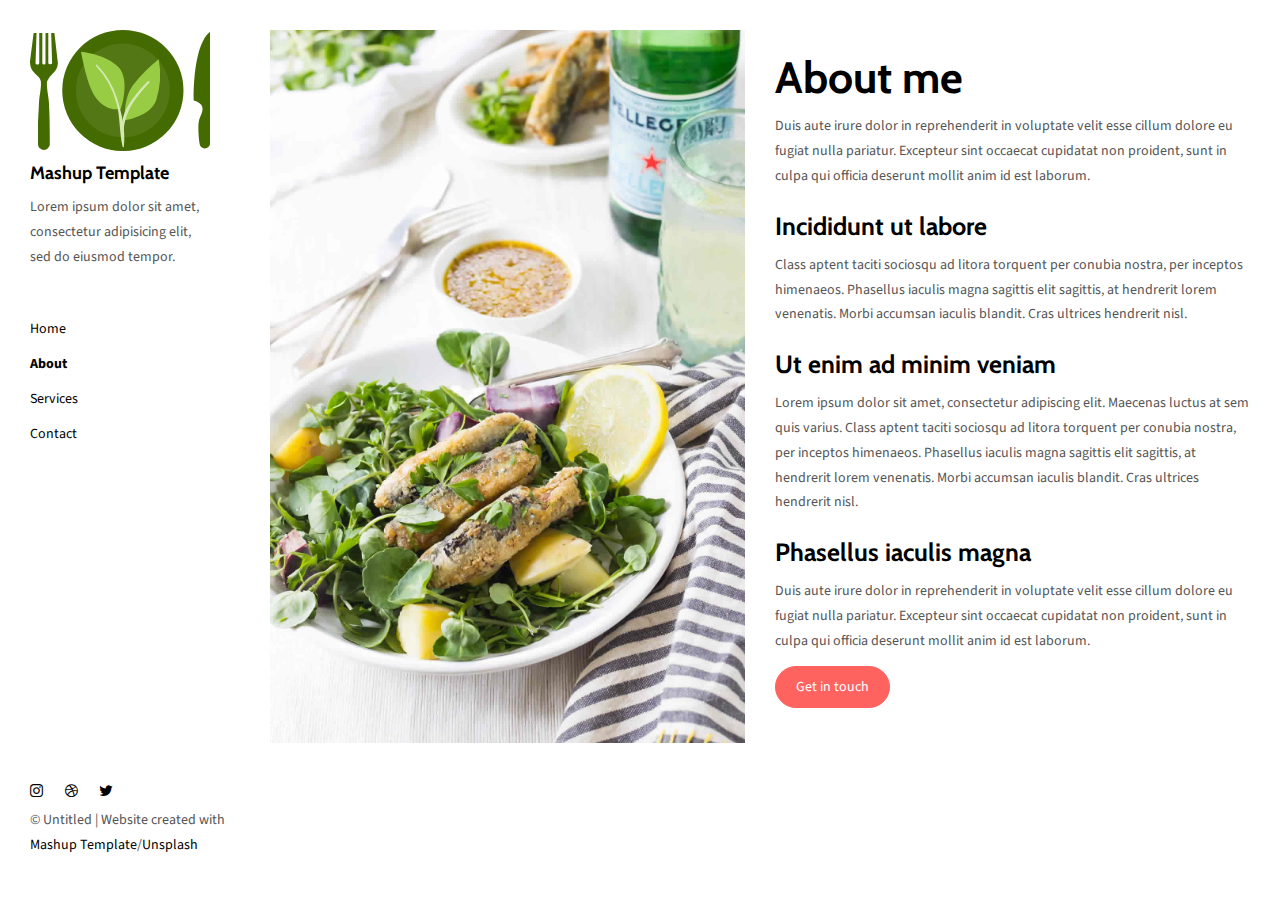
==== commit 073fdf80: "Changed Logo" ====
--- a/about.html
+++ b/about.html
@@ -39,7 +39,7 @@
     <div class="navbar-collapse" id="navbar-collapse">
       <div class="site-header hidden-xs">
           <a class="site-brand" href="./index.html" title="">
-            <img class="img-responsive site-logo" alt="" src="./assets/images/mashup-logo.svg">
+            <img class="img-responsive site-logo" alt="" src="./assets/images/logo.svg">
             Mashup Template
           </a>
         <p>Lorem ipsum dolor sit amet, consectetur adipisicing elit, sed do eiusmod
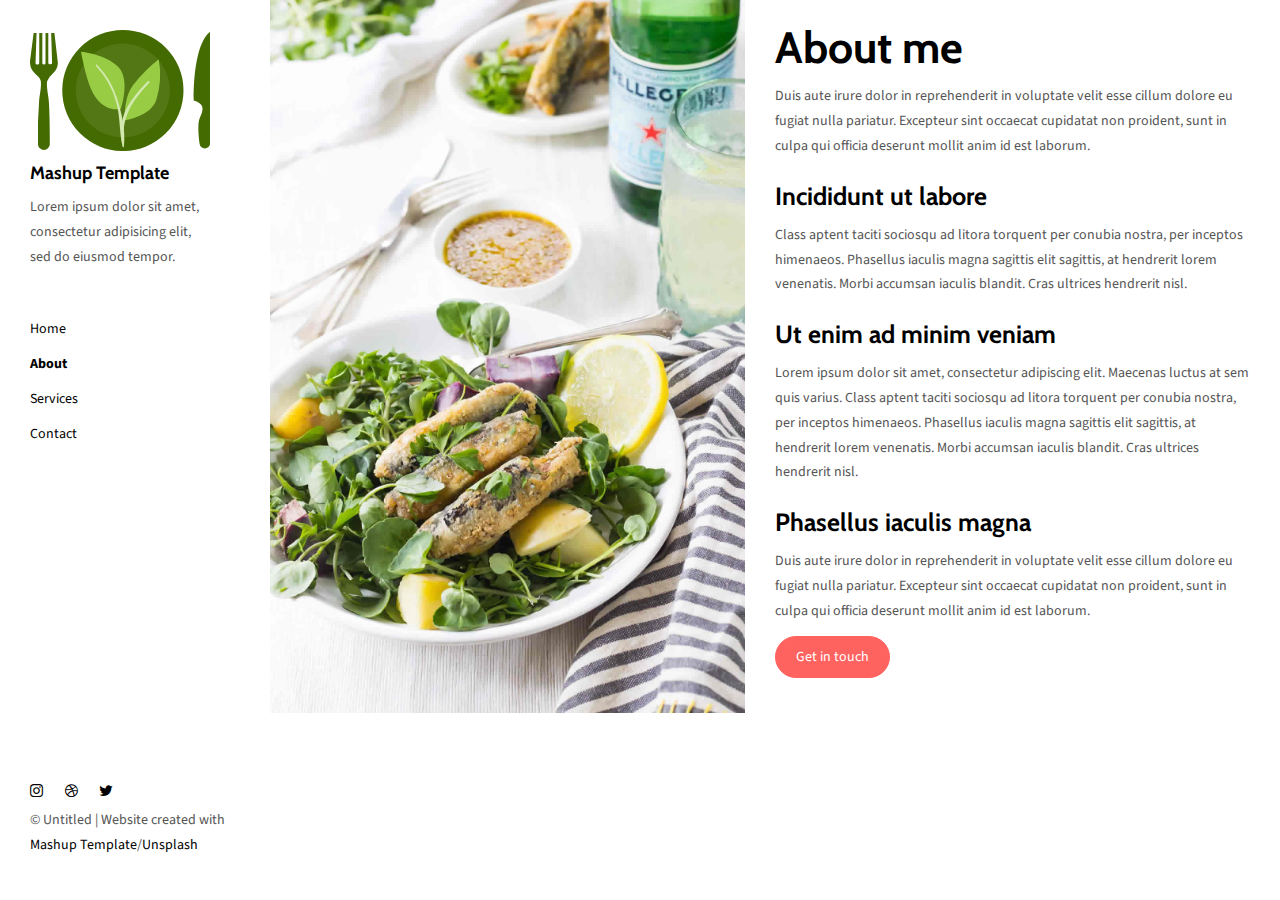
==== commit 1d5f951a: "Added favicon and Hero section" ====
--- a/about.html
+++ b/about.html
@@ -12,8 +12,13 @@
   <!-- Disable tap highlight on IE -->
   <meta name="msapplication-tap-highlight" content="no">
   
-  <link href="./assets/apple-icon-180x180.png" rel="apple-touch-icon">
-  <link href="./assets/favicon.ico" rel="icon">
+  <link rel="apple-touch-icon" sizes="180x180" href="./assets/apple-touch-icon.png">
+<link rel="icon" type="image/png" sizes="32x32" href="./assets/favicon-32x32.png">
+<link rel="icon" type="image/png" sizes="16x16" href="./assets/favicon-16x16.png">
+<link rel="manifest" href="./assets/site.webmanifest">
+<link rel="mask-icon" href="./assets/safari-pinned-tab.svg" color="#5bbad5">
+<meta name="msapplication-TileColor" content="#da532c">
+<meta name="theme-color" content="#ff6360">
 
 
 
--- a/main.82cfd66e.css
+++ b/main.82cfd66e.css
@@ -1,9 +1,4016 @@
-@import url(https://fonts.googleapis.com/css?family=Cabin:400,700|Source+Sans+Pro:400,700);@import url(https://maxcdn.bootstrapcdn.com/font-awesome/4.7.0/css/font-awesome.min.css);/*!
- * Bootstrap v3.3.7 (http://getbootstrap.com)
- * Copyright 2011-2016 Twitter, Inc.
- * Licensed under MIT (https://github.com/twbs/bootstrap/blob/master/LICENSE)
- */
-/*! normalize.css v3.0.3 | MIT License | github.com/necolas/normalize.css */html{font-family:sans-serif;-ms-text-size-adjust:100%;-webkit-text-size-adjust:100%}body{margin:0}article,aside,details,figcaption,figure,footer,header,hgroup,main,menu,nav,section,summary{display:block}audio,canvas,progress,video{display:inline-block;vertical-align:baseline}audio:not([controls]){display:none;height:0}[hidden],template{display:none}a{background-color:transparent}a:active,a:hover{outline:0}abbr[title]{border-bottom:1px dotted}b,strong{font-weight:700}dfn{font-style:italic}h1{font-size:2em;margin:.67em 0}mark{background:#ff0;color:#000}small{font-size:80%}sub,sup{font-size:75%;line-height:0;position:relative;vertical-align:baseline}sup{top:-.5em}sub{bottom:-.25em}img{border:0}svg:not(:root){overflow:hidden}figure{margin:1em 40px}hr{box-sizing:content-box;height:0}pre{overflow:auto}code,kbd,pre,samp{font-family:monospace,monospace;font-size:1em}button,input,optgroup,select,textarea{color:inherit;font:inherit;margin:0}button{overflow:visible}button,select{text-transform:none}button,html input[type=button],input[type=reset],input[type=submit]{-webkit-appearance:button;cursor:pointer}button[disabled],html input[disabled]{cursor:default}button::-moz-focus-inner,input::-moz-focus-inner{border:0;padding:0}input{line-height:normal}input[type=checkbox],input[type=radio]{box-sizing:border-box;padding:0}input[type=number]::-webkit-inner-spin-button,input[type=number]::-webkit-outer-spin-button{height:auto}input[type=search]{-webkit-appearance:textfield;box-sizing:content-box}input[type=search]::-webkit-search-cancel-button,input[type=search]::-webkit-search-decoration{-webkit-appearance:none}fieldset{border:1px solid silver;margin:0 2px;padding:.35em .625em .75em}textarea{overflow:auto}optgroup{font-weight:700}table{border-collapse:collapse;border-spacing:0}td,th{padding:0}
-
-/*! Source: https://github.com/h5bp/html5-boilerplate/blob/master/src/css/main.css */@media print{*,:after,:before{background:transparent!important;color:#000!important;box-shadow:none!important;text-shadow:none!important}a,a:visited{text-decoration:underline}a[href]:after{content:" (" attr(href) ")"}abbr[title]:after{content:" (" attr(title) ")"}a[href^="#"]:after,a[href^="javascript:"]:after{content:""}blockquote,pre{border:1px solid #999;page-break-inside:avoid}thead{display:table-header-group}img,tr{page-break-inside:avoid}img{max-width:100%!important}h2,h3,p{orphans:3;widows:3}h2,h3{page-break-after:avoid}.navbar{display:none}.btn>.caret,.dropup>.btn>.caret{border-top-color:#000!important}.label{border:1px solid #000}.table{border-collapse:collapse!important}.table td,.table th{background-color:#fff!important}.table-bordered td,.table-bordered th{border:1px solid #ddd!important}}*,:after,:before{-webkit-box-sizing:border-box;-moz-box-sizing:border-box;box-sizing:border-box}html{font-size:10px;-webkit-tap-highlight-color:transparent}body{font-family:Source Sans Pro,Helvetica,Arial,sans-serif;font-size:14px;line-height:1.78;color:#555;background-color:#fff}button,input,select,textarea{font-family:inherit;font-size:inherit;line-height:inherit}a{color:#ff6360;text-decoration:none}a:focus,a:hover{color:#ff1814;text-decoration:underline}a:focus{outline:5px auto -webkit-focus-ring-color;outline-offset:-2px}figure{margin:0}img{vertical-align:middle}.img-responsive{display:block;max-width:100%;height:auto}.img-rounded{border-radius:2px}.img-thumbnail{padding:4px;line-height:1.78;background-color:#fff;border:1px solid #ddd;border-radius:2px;-webkit-transition:all .2s ease-in-out;-o-transition:all .2s ease-in-out;transition:all .2s ease-in-out;display:inline-block;max-width:100%;height:auto}.img-circle{border-radius:50%}hr{margin-top:24px;margin-bottom:24px;border:0;border-top:1px solid #eee}.sr-only{position:absolute;width:1px;height:1px;margin:-1px;padding:0;overflow:hidden;clip:rect(0,0,0,0);border:0}.sr-only-focusable:active,.sr-only-focusable:focus{position:static;width:auto;height:auto;margin:0;overflow:visible;clip:auto}[role=button]{cursor:pointer}.h1,.h2,.h3,.h4,.h5,.h6,h1,h2,h3,h4,h5,h6{font-family:Cabin,Helvetica,Arial,sans-serif;font-weight:700;line-height:1.1;color:#000}.h1 .small,.h1 small,.h2 .small,.h2 small,.h3 .small,.h3 small,.h4 .small,.h4 small,.h5 .small,.h5 small,.h6 .small,.h6 small,h1 .small,h1 small,h2 .small,h2 small,h3 .small,h3 small,h4 .small,h4 small,h5 .small,h5 small,h6 .small,h6 small{font-weight:400;line-height:1;color:#777}.h1,.h2,.h3,h1,h2,h3{margin-top:24px;margin-bottom:12px}.h1 .small,.h1 small,.h2 .small,.h2 small,.h3 .small,.h3 small,h1 .small,h1 small,h2 .small,h2 small,h3 .small,h3 small{font-size:65%}.h4,.h5,.h6,h4,h5,h6{margin-top:12px;margin-bottom:12px}.h4 .small,.h4 small,.h5 .small,.h5 small,.h6 .small,.h6 small,h4 .small,h4 small,h5 .small,h5 small,h6 .small,h6 small{font-size:75%}.h1,h1{font-size:44px}.h2,h2{font-size:33px}.h3,h3{font-size:25px}.h4,h4{font-size:19px}.h5,h5{font-size:14px}.h6,h6{font-size:12px}p{margin:0 0 12px}.lead{margin-bottom:24px;font-size:16px;font-weight:300;line-height:1.4}@media (min-width:768px){.lead{font-size:21px}}.small,small{font-size:85%}.mark,mark{background-color:#fcf8e3;padding:.2em}.text-left{text-align:left}.text-right{text-align:right}.text-center{text-align:center}.text-justify{text-align:justify}.text-nowrap{white-space:nowrap}.text-lowercase{text-transform:lowercase}.initialism,.text-uppercase{text-transform:uppercase}.text-capitalize{text-transform:capitalize}.text-muted{color:#777}.text-primary{color:#ff6360}a.text-primary:focus,a.text-primary:hover{color:#ff312d}.text-success{color:#fff}a.text-success:focus,a.text-success:hover{color:#e6e6e6}.text-info{color:#31708f}a.text-info:focus,a.text-info:hover{color:#245269}.text-warning{color:#8a6d3b}a.text-warning:focus,a.text-warning:hover{color:#66512c}.text-danger{color:#fff}a.text-danger:focus,a.text-danger:hover{color:#e6e6e6}.bg-primary{color:#fff;background-color:#ff6360}a.bg-primary:focus,a.bg-primary:hover{background-color:#ff312d}.bg-success{background-color:#57ce6e}a.bg-success:focus,a.bg-success:hover{background-color:#37bb50}.bg-info{background-color:#d9edf7}a.bg-info:focus,a.bg-info:hover{background-color:#afd9ee}.bg-warning{background-color:#fcf8e3}a.bg-warning:focus,a.bg-warning:hover{background-color:#f7ecb5}.bg-danger{background-color:#ee624b}a.bg-danger:focus,a.bg-danger:hover{background-color:#ea391c}.page-header{padding-bottom:11px;margin:48px 0 24px;border-bottom:1px solid #eee}ol,ul{margin-top:0;margin-bottom:12px}ol ol,ol ul,ul ol,ul ul{margin-bottom:0}.list-inline,.list-unstyled{padding-left:0;list-style:none}.list-inline{margin-left:-5px}.list-inline>li{display:inline-block;padding-left:5px;padding-right:5px}dl{margin-top:0;margin-bottom:24px}dd,dt{line-height:1.78}dt{font-weight:700}dd{margin-left:0}.dl-horizontal dd:after,.dl-horizontal dd:before{content:" ";display:table}.dl-horizontal dd:after{clear:both}@media (min-width:768px){.dl-horizontal dt{float:left;width:160px;clear:left;text-align:right;overflow:hidden;text-overflow:ellipsis;white-space:nowrap}.dl-horizontal dd{margin-left:180px}}abbr[data-original-title],abbr[title]{cursor:help;border-bottom:1px dotted #777}.initialism{font-size:90%}blockquote{padding:12px 24px;margin:0 0 24px;font-size:17.5px;border-left:5px solid #eee}blockquote ol:last-child,blockquote p:last-child,blockquote ul:last-child{margin-bottom:0}blockquote .small,blockquote footer,blockquote small{display:block;font-size:80%;line-height:1.78;color:#777}blockquote .small:before,blockquote footer:before,blockquote small:before{content:"\2014   \A0"}.blockquote-reverse,blockquote.pull-right{padding-right:15px;padding-left:0;border-right:5px solid #eee;border-left:0;text-align:right}.blockquote-reverse .small:before,.blockquote-reverse footer:before,.blockquote-reverse small:before,blockquote.pull-right .small:before,blockquote.pull-right footer:before,blockquote.pull-right small:before{content:""}.blockquote-reverse .small:after,.blockquote-reverse footer:after,.blockquote-reverse small:after,blockquote.pull-right .small:after,blockquote.pull-right footer:after,blockquote.pull-right small:after{content:"\A0   \2014"}address{margin-bottom:24px;font-style:normal;line-height:1.78}code,kbd,pre,samp{font-family:Menlo,Monaco,Consolas,Courier New,monospace}code{color:#c7254e;background-color:#f9f2f4}code,kbd{padding:2px 4px;font-size:90%;border-radius:2px}kbd{color:#fff;background-color:#333;box-shadow:inset 0 -1px 0 rgba(0,0,0,.25)}kbd kbd{padding:0;font-size:100%;font-weight:700;box-shadow:none}pre{display:block;padding:11.5px;margin:0 0 12px;font-size:13px;line-height:1.78;word-break:break-all;word-wrap:break-word;color:#333;background-color:#f5f5f5;border:1px solid #ccc;border-radius:2px}pre code{padding:0;font-size:inherit;color:inherit;white-space:pre-wrap;background-color:transparent;border-radius:0}.pre-scrollable{max-height:340px;overflow-y:scroll}.container{margin-right:auto;margin-left:auto;padding-left:15px;padding-right:15px}.container:after,.container:before{content:" ";display:table}.container:after{clear:both}@media (min-width:768px){.container{width:750px}}@media (min-width:992px){.container{width:970px}}@media (min-width:1200px){.container{width:1170px}}.container-fluid{margin-right:auto;margin-left:auto;padding-left:15px;padding-right:15px}.container-fluid:after,.container-fluid:before{content:" ";display:table}.container-fluid:after{clear:both}.row{margin-left:-15px;margin-right:-15px}.row:after,.row:before{content:" ";display:table}.row:after{clear:both}.col-lg-1,.col-lg-2,.col-lg-3,.col-lg-4,.col-lg-5,.col-lg-6,.col-lg-7,.col-lg-8,.col-lg-9,.col-lg-10,.col-lg-11,.col-lg-12,.col-md-1,.col-md-2,.col-md-3,.col-md-4,.col-md-5,.col-md-6,.col-md-7,.col-md-8,.col-md-9,.col-md-10,.col-md-11,.col-md-12,.col-sm-1,.col-sm-2,.col-sm-3,.col-sm-4,.col-sm-5,.col-sm-6,.col-sm-7,.col-sm-8,.col-sm-9,.col-sm-10,.col-sm-11,.col-sm-12,.col-xs-1,.col-xs-2,.col-xs-3,.col-xs-4,.col-xs-5,.col-xs-6,.col-xs-7,.col-xs-8,.col-xs-9,.col-xs-10,.col-xs-11,.col-xs-12{position:relative;min-height:1px;padding-left:15px;padding-right:15px}.col-xs-1,.col-xs-2,.col-xs-3,.col-xs-4,.col-xs-5,.col-xs-6,.col-xs-7,.col-xs-8,.col-xs-9,.col-xs-10,.col-xs-11,.col-xs-12{float:left}.col-xs-1{width:8.33333%}.col-xs-2{width:16.66667%}.col-xs-3{width:25%}.col-xs-4{width:33.33333%}.col-xs-5{width:41.66667%}.col-xs-6{width:50%}.col-xs-7{width:58.33333%}.col-xs-8{width:66.66667%}.col-xs-9{width:75%}.col-xs-10{width:83.33333%}.col-xs-11{width:91.66667%}.col-xs-12{width:100%}.col-xs-pull-0{right:auto}.col-xs-pull-1{right:8.33333%}.col-xs-pull-2{right:16.66667%}.col-xs-pull-3{right:25%}.col-xs-pull-4{right:33.33333%}.col-xs-pull-5{right:41.66667%}.col-xs-pull-6{right:50%}.col-xs-pull-7{right:58.33333%}.col-xs-pull-8{right:66.66667%}.col-xs-pull-9{right:75%}.col-xs-pull-10{right:83.33333%}.col-xs-pull-11{right:91.66667%}.col-xs-pull-12{right:100%}.col-xs-push-0{left:auto}.col-xs-push-1{left:8.33333%}.col-xs-push-2{left:16.66667%}.col-xs-push-3{left:25%}.col-xs-push-4{left:33.33333%}.col-xs-push-5{left:41.66667%}.col-xs-push-6{left:50%}.col-xs-push-7{left:58.33333%}.col-xs-push-8{left:66.66667%}.col-xs-push-9{left:75%}.col-xs-push-10{left:83.33333%}.col-xs-push-11{left:91.66667%}.col-xs-push-12{left:100%}.col-xs-offset-0{margin-left:0}.col-xs-offset-1{margin-left:8.33333%}.col-xs-offset-2{margin-left:16.66667%}.col-xs-offset-3{margin-left:25%}.col-xs-offset-4{margin-left:33.33333%}.col-xs-offset-5{margin-left:41.66667%}.col-xs-offset-6{margin-left:50%}.col-xs-offset-7{margin-left:58.33333%}.col-xs-offset-8{margin-left:66.66667%}.col-xs-offset-9{margin-left:75%}.col-xs-offset-10{margin-left:83.33333%}.col-xs-offset-11{margin-left:91.66667%}.col-xs-offset-12{margin-left:100%}@media (min-width:768px){.col-sm-1,.col-sm-2,.col-sm-3,.col-sm-4,.col-sm-5,.col-sm-6,.col-sm-7,.col-sm-8,.col-sm-9,.col-sm-10,.col-sm-11,.col-sm-12{float:left}.col-sm-1{width:8.33333%}.col-sm-2{width:16.66667%}.col-sm-3{width:25%}.col-sm-4{width:33.33333%}.col-sm-5{width:41.66667%}.col-sm-6{width:50%}.col-sm-7{width:58.33333%}.col-sm-8{width:66.66667%}.col-sm-9{width:75%}.col-sm-10{width:83.33333%}.col-sm-11{width:91.66667%}.col-sm-12{width:100%}.col-sm-pull-0{right:auto}.col-sm-pull-1{right:8.33333%}.col-sm-pull-2{right:16.66667%}.col-sm-pull-3{right:25%}.col-sm-pull-4{right:33.33333%}.col-sm-pull-5{right:41.66667%}.col-sm-pull-6{right:50%}.col-sm-pull-7{right:58.33333%}.col-sm-pull-8{right:66.66667%}.col-sm-pull-9{right:75%}.col-sm-pull-10{right:83.33333%}.col-sm-pull-11{right:91.66667%}.col-sm-pull-12{right:100%}.col-sm-push-0{left:auto}.col-sm-push-1{left:8.33333%}.col-sm-push-2{left:16.66667%}.col-sm-push-3{left:25%}.col-sm-push-4{left:33.33333%}.col-sm-push-5{left:41.66667%}.col-sm-push-6{left:50%}.col-sm-push-7{left:58.33333%}.col-sm-push-8{left:66.66667%}.col-sm-push-9{left:75%}.col-sm-push-10{left:83.33333%}.col-sm-push-11{left:91.66667%}.col-sm-push-12{left:100%}.col-sm-offset-0{margin-left:0}.col-sm-offset-1{margin-left:8.33333%}.col-sm-offset-2{margin-left:16.66667%}.col-sm-offset-3{margin-left:25%}.col-sm-offset-4{margin-left:33.33333%}.col-sm-offset-5{margin-left:41.66667%}.col-sm-offset-6{margin-left:50%}.col-sm-offset-7{margin-left:58.33333%}.col-sm-offset-8{margin-left:66.66667%}.col-sm-offset-9{margin-left:75%}.col-sm-offset-10{margin-left:83.33333%}.col-sm-offset-11{margin-left:91.66667%}.col-sm-offset-12{margin-left:100%}}@media (min-width:992px){.col-md-1,.col-md-2,.col-md-3,.col-md-4,.col-md-5,.col-md-6,.col-md-7,.col-md-8,.col-md-9,.col-md-10,.col-md-11,.col-md-12{float:left}.col-md-1{width:8.33333%}.col-md-2{width:16.66667%}.col-md-3{width:25%}.col-md-4{width:33.33333%}.col-md-5{width:41.66667%}.col-md-6{width:50%}.col-md-7{width:58.33333%}.col-md-8{width:66.66667%}.col-md-9{width:75%}.col-md-10{width:83.33333%}.col-md-11{width:91.66667%}.col-md-12{width:100%}.col-md-pull-0{right:auto}.col-md-pull-1{right:8.33333%}.col-md-pull-2{right:16.66667%}.col-md-pull-3{right:25%}.col-md-pull-4{right:33.33333%}.col-md-pull-5{right:41.66667%}.col-md-pull-6{right:50%}.col-md-pull-7{right:58.33333%}.col-md-pull-8{right:66.66667%}.col-md-pull-9{right:75%}.col-md-pull-10{right:83.33333%}.col-md-pull-11{right:91.66667%}.col-md-pull-12{right:100%}.col-md-push-0{left:auto}.col-md-push-1{left:8.33333%}.col-md-push-2{left:16.66667%}.col-md-push-3{left:25%}.col-md-push-4{left:33.33333%}.col-md-push-5{left:41.66667%}.col-md-push-6{left:50%}.col-md-push-7{left:58.33333%}.col-md-push-8{left:66.66667%}.col-md-push-9{left:75%}.col-md-push-10{left:83.33333%}.col-md-push-11{left:91.66667%}.col-md-push-12{left:100%}.col-md-offset-0{margin-left:0}.col-md-offset-1{margin-left:8.33333%}.col-md-offset-2{margin-left:16.66667%}.col-md-offset-3{margin-left:25%}.col-md-offset-4{margin-left:33.33333%}.col-md-offset-5{margin-left:41.66667%}.col-md-offset-6{margin-left:50%}.col-md-offset-7{margin-left:58.33333%}.col-md-offset-8{margin-left:66.66667%}.col-md-offset-9{margin-left:75%}.col-md-offset-10{margin-left:83.33333%}.col-md-offset-11{margin-left:91.66667%}.col-md-offset-12{margin-left:100%}}@media (min-width:1200px){.col-lg-1,.col-lg-2,.col-lg-3,.col-lg-4,.col-lg-5,.col-lg-6,.col-lg-7,.col-lg-8,.col-lg-9,.col-lg-10,.col-lg-11,.col-lg-12{float:left}.col-lg-1{width:8.33333%}.col-lg-2{width:16.66667%}.col-lg-3{width:25%}.col-lg-4{width:33.33333%}.col-lg-5{width:41.66667%}.col-lg-6{width:50%}.col-lg-7{width:58.33333%}.col-lg-8{width:66.66667%}.col-lg-9{width:75%}.col-lg-10{width:83.33333%}.col-lg-11{width:91.66667%}.col-lg-12{width:100%}.col-lg-pull-0{right:auto}.col-lg-pull-1{right:8.33333%}.col-lg-pull-2{right:16.66667%}.col-lg-pull-3{right:25%}.col-lg-pull-4{right:33.33333%}.col-lg-pull-5{right:41.66667%}.col-lg-pull-6{right:50%}.col-lg-pull-7{right:58.33333%}.col-lg-pull-8{right:66.66667%}.col-lg-pull-9{right:75%}.col-lg-pull-10{right:83.33333%}.col-lg-pull-11{right:91.66667%}.col-lg-pull-12{right:100%}.col-lg-push-0{left:auto}.col-lg-push-1{left:8.33333%}.col-lg-push-2{left:16.66667%}.col-lg-push-3{left:25%}.col-lg-push-4{left:33.33333%}.col-lg-push-5{left:41.66667%}.col-lg-push-6{left:50%}.col-lg-push-7{left:58.33333%}.col-lg-push-8{left:66.66667%}.col-lg-push-9{left:75%}.col-lg-push-10{left:83.33333%}.col-lg-push-11{left:91.66667%}.col-lg-push-12{left:100%}.col-lg-offset-0{margin-left:0}.col-lg-offset-1{margin-left:8.33333%}.col-lg-offset-2{margin-left:16.66667%}.col-lg-offset-3{margin-left:25%}.col-lg-offset-4{margin-left:33.33333%}.col-lg-offset-5{margin-left:41.66667%}.col-lg-offset-6{margin-left:50%}.col-lg-offset-7{margin-left:58.33333%}.col-lg-offset-8{margin-left:66.66667%}.col-lg-offset-9{margin-left:75%}.col-lg-offset-10{margin-left:83.33333%}.col-lg-offset-11{margin-left:91.66667%}.col-lg-offset-12{margin-left:100%}}table{background-color:transparent}caption{padding-top:8px;padding-bottom:8px;color:#777}caption,th{text-align:left}.table{width:100%;max-width:100%;margin-bottom:24px}.table>tbody>tr>td,.table>tbody>tr>th,.table>tfoot>tr>td,.table>tfoot>tr>th,.table>thead>tr>td,.table>thead>tr>th{padding:8px;line-height:1.78;vertical-align:top;border-top:1px solid #ddd}.table>thead>tr>th{vertical-align:bottom;border-bottom:2px solid #ddd}.table>caption+thead>tr:first-child>td,.table>caption+thead>tr:first-child>th,.table>colgroup+thead>tr:first-child>td,.table>colgroup+thead>tr:first-child>th,.table>thead:first-child>tr:first-child>td,.table>thead:first-child>tr:first-child>th{border-top:0}.table>tbody+tbody{border-top:2px solid #ddd}.table .table{background-color:#fff}.table-condensed>tbody>tr>td,.table-condensed>tbody>tr>th,.table-condensed>tfoot>tr>td,.table-condensed>tfoot>tr>th,.table-condensed>thead>tr>td,.table-condensed>thead>tr>th{padding:5px}.table-bordered,.table-bordered>tbody>tr>td,.table-bordered>tbody>tr>th,.table-bordered>tfoot>tr>td,.table-bordered>tfoot>tr>th,.table-bordered>thead>tr>td,.table-bordered>thead>tr>th{border:1px solid #ddd}.table-bordered>thead>tr>td,.table-bordered>thead>tr>th{border-bottom-width:2px}.table-striped>tbody>tr:nth-of-type(odd){background-color:#f9f9f9}.table-hover>tbody>tr:hover{background-color:#f5f5f5}table col[class*=col-]{position:static;float:none;display:table-column}table td[class*=col-],table th[class*=col-]{position:static;float:none;display:table-cell}.table>tbody>tr.active>td,.table>tbody>tr.active>th,.table>tbody>tr>td.active,.table>tbody>tr>th.active,.table>tfoot>tr.active>td,.table>tfoot>tr.active>th,.table>tfoot>tr>td.active,.table>tfoot>tr>th.active,.table>thead>tr.active>td,.table>thead>tr.active>th,.table>thead>tr>td.active,.table>thead>tr>th.active{background-color:#f5f5f5}.table-hover>tbody>tr.active:hover>td,.table-hover>tbody>tr.active:hover>th,.table-hover>tbody>tr:hover>.active,.table-hover>tbody>tr>td.active:hover,.table-hover>tbody>tr>th.active:hover{background-color:#e8e8e8}.table>tbody>tr.success>td,.table>tbody>tr.success>th,.table>tbody>tr>td.success,.table>tbody>tr>th.success,.table>tfoot>tr.success>td,.table>tfoot>tr.success>th,.table>tfoot>tr>td.success,.table>tfoot>tr>th.success,.table>thead>tr.success>td,.table>thead>tr.success>th,.table>thead>tr>td.success,.table>thead>tr>th.success{background-color:#57ce6e}.table-hover>tbody>tr.success:hover>td,.table-hover>tbody>tr.success:hover>th,.table-hover>tbody>tr:hover>.success,.table-hover>tbody>tr>td.success:hover,.table-hover>tbody>tr>th.success:hover{background-color:#43c85d}.table>tbody>tr.info>td,.table>tbody>tr.info>th,.table>tbody>tr>td.info,.table>tbody>tr>th.info,.table>tfoot>tr.info>td,.table>tfoot>tr.info>th,.table>tfoot>tr>td.info,.table>tfoot>tr>th.info,.table>thead>tr.info>td,.table>thead>tr.info>th,.table>thead>tr>td.info,.table>thead>tr>th.info{background-color:#d9edf7}.table-hover>tbody>tr.info:hover>td,.table-hover>tbody>tr.info:hover>th,.table-hover>tbody>tr:hover>.info,.table-hover>tbody>tr>td.info:hover,.table-hover>tbody>tr>th.info:hover{background-color:#c4e3f3}.table>tbody>tr.warning>td,.table>tbody>tr.warning>th,.table>tbody>tr>td.warning,.table>tbody>tr>th.warning,.table>tfoot>tr.warning>td,.table>tfoot>tr.warning>th,.table>tfoot>tr>td.warning,.table>tfoot>tr>th.warning,.table>thead>tr.warning>td,.table>thead>tr.warning>th,.table>thead>tr>td.warning,.table>thead>tr>th.warning{background-color:#fcf8e3}.table-hover>tbody>tr.warning:hover>td,.table-hover>tbody>tr.warning:hover>th,.table-hover>tbody>tr:hover>.warning,.table-hover>tbody>tr>td.warning:hover,.table-hover>tbody>tr>th.warning:hover{background-color:#faf2cc}.table>tbody>tr.danger>td,.table>tbody>tr.danger>th,.table>tbody>tr>td.danger,.table>tbody>tr>th.danger,.table>tfoot>tr.danger>td,.table>tfoot>tr.danger>th,.table>tfoot>tr>td.danger,.table>tfoot>tr>th.danger,.table>thead>tr.danger>td,.table>thead>tr.danger>th,.table>thead>tr>td.danger,.table>thead>tr>th.danger{background-color:#ee624b}.table-hover>tbody>tr.danger:hover>td,.table-hover>tbody>tr.danger:hover>th,.table-hover>tbody>tr:hover>.danger,.table-hover>tbody>tr>td.danger:hover,.table-hover>tbody>tr>th.danger:hover{background-color:#ec4e34}.table-responsive{overflow-x:auto;min-height:.01%}@media screen and (max-width:767px){.table-responsive{width:100%;margin-bottom:18px;overflow-y:hidden;-ms-overflow-style:-ms-autohiding-scrollbar;border:1px solid #ddd}.table-responsive>.table{margin-bottom:0}.table-responsive>.table>tbody>tr>td,.table-responsive>.table>tbody>tr>th,.table-responsive>.table>tfoot>tr>td,.table-responsive>.table>tfoot>tr>th,.table-responsive>.table>thead>tr>td,.table-responsive>.table>thead>tr>th{white-space:nowrap}.table-responsive>.table-bordered{border:0}.table-responsive>.table-bordered>tbody>tr>td:first-child,.table-responsive>.table-bordered>tbody>tr>th:first-child,.table-responsive>.table-bordered>tfoot>tr>td:first-child,.table-responsive>.table-bordered>tfoot>tr>th:first-child,.table-responsive>.table-bordered>thead>tr>td:first-child,.table-responsive>.table-bordered>thead>tr>th:first-child{border-left:0}.table-responsive>.table-bordered>tbody>tr>td:last-child,.table-responsive>.table-bordered>tbody>tr>th:last-child,.table-responsive>.table-bordered>tfoot>tr>td:last-child,.table-responsive>.table-bordered>tfoot>tr>th:last-child,.table-responsive>.table-bordered>thead>tr>td:last-child,.table-responsive>.table-bordered>thead>tr>th:last-child{border-right:0}.table-responsive>.table-bordered>tbody>tr:last-child>td,.table-responsive>.table-bordered>tbody>tr:last-child>th,.table-responsive>.table-bordered>tfoot>tr:last-child>td,.table-responsive>.table-bordered>tfoot>tr:last-child>th{border-bottom:0}}fieldset{margin:0;min-width:0}fieldset,legend{padding:0;border:0}legend{display:block;width:100%;margin-bottom:24px;font-size:21px;line-height:inherit;color:#333;border-bottom:1px solid #e5e5e5}label{display:inline-block;max-width:100%;margin-bottom:5px;font-weight:700}input[type=search]{-webkit-box-sizing:border-box;-moz-box-sizing:border-box;box-sizing:border-box}input[type=checkbox],input[type=radio]{margin:4px 0 0;margin-top:1px\9;line-height:normal}input[type=file]{display:block}input[type=range]{display:block;width:100%}select[multiple],select[size]{height:auto}input[type=checkbox]:focus,input[type=file]:focus,input[type=radio]:focus{outline:5px auto -webkit-focus-ring-color;outline-offset:-2px}output{padding-top:9px}.form-control,output{display:block;font-size:14px;line-height:1.78;color:#555}.form-control{width:100%;height:40px;padding:8px 20px;background-color:#fff;background-image:none;border:1px solid #000;border-radius:2px;-webkit-box-shadow:inset 0 1px 1px rgba(0,0,0,.075);box-shadow:inset 0 1px 1px rgba(0,0,0,.075);-webkit-transition:border-color .15s ease-in-out,box-shadow .15s ease-in-out;-o-transition:border-color ease-in-out .15s,box-shadow ease-in-out .15s;transition:border-color .15s ease-in-out,box-shadow .15s ease-in-out}.form-control:focus{border-color:#66afe9;-webkit-box-shadow:inset 0 1px 1px rgba(0,0,0,.075),0 0 8px rgba(102,175,233,.6);box-shadow:inset 0 1px 1px rgba(0,0,0,.075),0 0 8px rgba(102,175,233,.6)}.form-control::-moz-placeholder{color:#999;opacity:1}.form-control:-ms-input-placeholder{color:#999}.form-control::-webkit-input-placeholder{color:#999}.form-control::-ms-expand{border:0;background-color:transparent}.form-control[disabled],.form-control[readonly],fieldset[disabled] .form-control{background-color:#eee;opacity:1}.form-control[disabled],fieldset[disabled] .form-control{cursor:not-allowed}textarea.form-control{height:auto}input[type=search]{-webkit-appearance:none}@media screen and (-webkit-min-device-pixel-ratio:0){input[type=date].form-control,input[type=datetime-local].form-control,input[type=month].form-control,input[type=time].form-control{line-height:40px}.input-group-sm>.input-group-btn>input[type=date].btn,.input-group-sm>.input-group-btn>input[type=datetime-local].btn,.input-group-sm>.input-group-btn>input[type=month].btn,.input-group-sm>.input-group-btn>input[type=time].btn,.input-group-sm>input[type=date].form-control,.input-group-sm>input[type=date].input-group-addon,.input-group-sm>input[type=datetime-local].form-control,.input-group-sm>input[type=datetime-local].input-group-addon,.input-group-sm>input[type=month].form-control,.input-group-sm>input[type=month].input-group-addon,.input-group-sm>input[type=time].form-control,.input-group-sm>input[type=time].input-group-addon,.input-group-sm input[type=date],.input-group-sm input[type=datetime-local],.input-group-sm input[type=month],.input-group-sm input[type=time],input[type=date].input-sm,input[type=datetime-local].input-sm,input[type=month].input-sm,input[type=time].input-sm{line-height:30px}.input-group-lg>.input-group-btn>input[type=date].btn,.input-group-lg>.input-group-btn>input[type=datetime-local].btn,.input-group-lg>.input-group-btn>input[type=month].btn,.input-group-lg>.input-group-btn>input[type=time].btn,.input-group-lg>input[type=date].form-control,.input-group-lg>input[type=date].input-group-addon,.input-group-lg>input[type=datetime-local].form-control,.input-group-lg>input[type=datetime-local].input-group-addon,.input-group-lg>input[type=month].form-control,.input-group-lg>input[type=month].input-group-addon,.input-group-lg>input[type=time].form-control,.input-group-lg>input[type=time].input-group-addon,.input-group-lg input[type=date],.input-group-lg input[type=datetime-local],.input-group-lg input[type=month],.input-group-lg input[type=time],input[type=date].input-lg,input[type=datetime-local].input-lg,input[type=month].input-lg,input[type=time].input-lg{line-height:46px}}.form-group{margin-bottom:15px}.checkbox,.radio{position:relative;display:block;margin-top:10px;margin-bottom:10px}.checkbox label,.radio label{min-height:24px;padding-left:20px;margin-bottom:0;font-weight:400;cursor:pointer}.checkbox-inline input[type=checkbox],.checkbox input[type=checkbox],.radio-inline input[type=radio],.radio input[type=radio]{position:absolute;margin-left:-20px;margin-top:4px\9}.checkbox+.checkbox,.radio+.radio{margin-top:-5px}.checkbox-inline,.radio-inline{position:relative;display:inline-block;padding-left:20px;margin-bottom:0;vertical-align:middle;font-weight:400;cursor:pointer}.checkbox-inline+.checkbox-inline,.radio-inline+.radio-inline{margin-top:0;margin-left:10px}.checkbox-inline.disabled,.checkbox.disabled label,.radio-inline.disabled,.radio.disabled label,fieldset[disabled] .checkbox-inline,fieldset[disabled] .checkbox label,fieldset[disabled] .radio-inline,fieldset[disabled] .radio label,fieldset[disabled] input[type=checkbox],fieldset[disabled] input[type=radio],input[type=checkbox].disabled,input[type=checkbox][disabled],input[type=radio].disabled,input[type=radio][disabled]{cursor:not-allowed}.form-control-static{padding-top:9px;padding-bottom:9px;margin-bottom:0;min-height:38px}.form-control-static.input-lg,.form-control-static.input-sm,.input-group-lg>.form-control-static.form-control,.input-group-lg>.form-control-static.input-group-addon,.input-group-lg>.input-group-btn>.form-control-static.btn,.input-group-sm>.form-control-static.form-control,.input-group-sm>.form-control-static.input-group-addon,.input-group-sm>.input-group-btn>.form-control-static.btn{padding-left:0;padding-right:0}.input-group-sm>.form-control,.input-group-sm>.input-group-addon,.input-group-sm>.input-group-btn>.btn,.input-sm{height:30px;padding:5px 14px;font-size:12px;line-height:1.5;border-radius:2px}.input-group-sm>.input-group-btn>select.btn,.input-group-sm>select.form-control,.input-group-sm>select.input-group-addon,select.input-sm{height:30px;line-height:30px}.input-group-sm>.input-group-btn>select[multiple].btn,.input-group-sm>.input-group-btn>textarea.btn,.input-group-sm>select[multiple].form-control,.input-group-sm>select[multiple].input-group-addon,.input-group-sm>textarea.form-control,.input-group-sm>textarea.input-group-addon,select[multiple].input-sm,textarea.input-sm{height:auto}.form-group-sm .form-control{height:30px;padding:5px 14px;font-size:12px;line-height:1.5;border-radius:2px}.form-group-sm select.form-control{height:30px;line-height:30px}.form-group-sm select[multiple].form-control,.form-group-sm textarea.form-control{height:auto}.form-group-sm .form-control-static{height:30px;min-height:36px;padding:6px 14px;font-size:12px;line-height:1.5}.input-group-lg>.form-control,.input-group-lg>.input-group-addon,.input-group-lg>.input-group-btn>.btn,.input-lg{height:46px;padding:10px 24px;font-size:18px;line-height:1.33333;border-radius:2px}.input-group-lg>.input-group-btn>select.btn,.input-group-lg>select.form-control,.input-group-lg>select.input-group-addon,select.input-lg{height:46px;line-height:46px}.input-group-lg>.input-group-btn>select[multiple].btn,.input-group-lg>.input-group-btn>textarea.btn,.input-group-lg>select[multiple].form-control,.input-group-lg>select[multiple].input-group-addon,.input-group-lg>textarea.form-control,.input-group-lg>textarea.input-group-addon,select[multiple].input-lg,textarea.input-lg{height:auto}.form-group-lg .form-control{height:46px;padding:10px 24px;font-size:18px;line-height:1.33333;border-radius:2px}.form-group-lg select.form-control{height:46px;line-height:46px}.form-group-lg select[multiple].form-control,.form-group-lg textarea.form-control{height:auto}.form-group-lg .form-control-static{height:46px;min-height:42px;padding:11px 24px;font-size:18px;line-height:1.33333}.has-feedback{position:relative}.has-feedback .form-control{padding-right:50px}.form-control-feedback{position:absolute;top:0;right:0;z-index:2;display:block;width:40px;height:40px;line-height:40px;text-align:center;pointer-events:none}.form-group-lg .form-control+.form-control-feedback,.input-group-lg+.form-control-feedback,.input-group-lg>.form-control+.form-control-feedback,.input-group-lg>.input-group-addon+.form-control-feedback,.input-group-lg>.input-group-btn>.btn+.form-control-feedback,.input-lg+.form-control-feedback{width:46px;height:46px;line-height:46px}.form-group-sm .form-control+.form-control-feedback,.input-group-sm+.form-control-feedback,.input-group-sm>.form-control+.form-control-feedback,.input-group-sm>.input-group-addon+.form-control-feedback,.input-group-sm>.input-group-btn>.btn+.form-control-feedback,.input-sm+.form-control-feedback{width:30px;height:30px;line-height:30px}.has-success .checkbox,.has-success .checkbox-inline,.has-success.checkbox-inline label,.has-success.checkbox label,.has-success .control-label,.has-success .help-block,.has-success .radio,.has-success .radio-inline,.has-success.radio-inline label,.has-success.radio label{color:#fff}.has-success .form-control{border-color:#fff;-webkit-box-shadow:inset 0 1px 1px rgba(0,0,0,.075);box-shadow:inset 0 1px 1px rgba(0,0,0,.075)}.has-success .form-control:focus{border-color:#e6e6e6;-webkit-box-shadow:inset 0 1px 1px rgba(0,0,0,.075),0 0 6px #fff;box-shadow:inset 0 1px 1px rgba(0,0,0,.075),0 0 6px #fff}.has-success .input-group-addon{color:#fff;border-color:#fff;background-color:#57ce6e}.has-success .form-control-feedback{color:#fff}.has-warning .checkbox,.has-warning .checkbox-inline,.has-warning.checkbox-inline label,.has-warning.checkbox label,.has-warning .control-label,.has-warning .help-block,.has-warning .radio,.has-warning .radio-inline,.has-warning.radio-inline label,.has-warning.radio label{color:#8a6d3b}.has-warning .form-control{border-color:#8a6d3b;-webkit-box-shadow:inset 0 1px 1px rgba(0,0,0,.075);box-shadow:inset 0 1px 1px rgba(0,0,0,.075)}.has-warning .form-control:focus{border-color:#66512c;-webkit-box-shadow:inset 0 1px 1px rgba(0,0,0,.075),0 0 6px #c0a16b;box-shadow:inset 0 1px 1px rgba(0,0,0,.075),0 0 6px #c0a16b}.has-warning .input-group-addon{color:#8a6d3b;border-color:#8a6d3b;background-color:#fcf8e3}.has-warning .form-control-feedback{color:#8a6d3b}.has-error .checkbox,.has-error .checkbox-inline,.has-error.checkbox-inline label,.has-error.checkbox label,.has-error .control-label,.has-error .help-block,.has-error .radio,.has-error .radio-inline,.has-error.radio-inline label,.has-error.radio label{color:#fff}.has-error .form-control{border-color:#fff;-webkit-box-shadow:inset 0 1px 1px rgba(0,0,0,.075);box-shadow:inset 0 1px 1px rgba(0,0,0,.075)}.has-error .form-control:focus{border-color:#e6e6e6;-webkit-box-shadow:inset 0 1px 1px rgba(0,0,0,.075),0 0 6px #fff;box-shadow:inset 0 1px 1px rgba(0,0,0,.075),0 0 6px #fff}.has-error .input-group-addon{color:#fff;border-color:#fff;background-color:#ee624b}.has-error .form-control-feedback{color:#fff}.has-feedback label~.form-control-feedback{top:29px}.has-feedback label.sr-only~.form-control-feedback{top:0}.help-block{display:block;margin-top:5px;margin-bottom:10px;color:#959595}@media (min-width:768px){.form-inline .form-group{display:inline-block;margin-bottom:0;vertical-align:middle}.form-inline .form-control{display:inline-block;width:auto;vertical-align:middle}.form-inline .form-control-static{display:inline-block}.form-inline .input-group{display:inline-table;vertical-align:middle}.form-inline .input-group .form-control,.form-inline .input-group .input-group-addon,.form-inline .input-group .input-group-btn{width:auto}.form-inline .input-group>.form-control{width:100%}.form-inline .control-label{margin-bottom:0;vertical-align:middle}.form-inline .checkbox,.form-inline .radio{display:inline-block;margin-top:0;margin-bottom:0;vertical-align:middle}.form-inline .checkbox label,.form-inline .radio label{padding-left:0}.form-inline .checkbox input[type=checkbox],.form-inline .radio input[type=radio]{position:relative;margin-left:0}.form-inline .has-feedback .form-control-feedback{top:0}}.form-horizontal .checkbox,.form-horizontal .checkbox-inline,.form-horizontal .radio,.form-horizontal .radio-inline{margin-top:0;margin-bottom:0;padding-top:9px}.form-horizontal .checkbox,.form-horizontal .radio{min-height:33px}.form-horizontal .form-group{margin-left:-15px;margin-right:-15px}.form-horizontal .form-group:after,.form-horizontal .form-group:before{content:" ";display:table}.form-horizontal .form-group:after{clear:both}@media (min-width:768px){.form-horizontal .control-label{text-align:right;margin-bottom:0;padding-top:9px}}.form-horizontal .has-feedback .form-control-feedback{right:15px}@media (min-width:768px){.form-horizontal .form-group-lg .control-label{padding-top:11px;font-size:18px}}@media (min-width:768px){.form-horizontal .form-group-sm .control-label{padding-top:6px;font-size:12px}}.btn{display:inline-block;margin-bottom:0;font-weight:400;text-align:center;vertical-align:middle;touch-action:manipulation;cursor:pointer;background-image:none;border:1px solid transparent;white-space:nowrap;padding:8px 20px;font-size:14px;line-height:1.78;border-radius:50px;-webkit-user-select:none;-moz-user-select:none;-ms-user-select:none;user-select:none}.btn.active.focus,.btn.active:focus,.btn.focus,.btn:active.focus,.btn:active:focus,.btn:focus{outline:5px auto -webkit-focus-ring-color;outline-offset:-2px}.btn.focus,.btn:focus,.btn:hover{color:#333;text-decoration:none}.btn.active,.btn:active{outline:0;background-image:none;-webkit-box-shadow:inset 0 3px 5px rgba(0,0,0,.125);box-shadow:inset 0 3px 5px rgba(0,0,0,.125)}.btn.disabled,.btn[disabled],fieldset[disabled] .btn{cursor:not-allowed;opacity:.65;filter:alpha(opacity=65);-webkit-box-shadow:none;box-shadow:none}a.btn.disabled,fieldset[disabled] a.btn{pointer-events:none}.btn-default{color:#333;background-color:#fff;border-color:#333}.btn-default.focus,.btn-default:focus{color:#333;background-color:#e6e6e6;border-color:#000}.btn-default.active,.btn-default:active,.btn-default:hover,.open>.btn-default.dropdown-toggle{color:#333;background-color:#e6e6e6;border-color:#141414}.btn-default.active.focus,.btn-default.active:focus,.btn-default.active:hover,.btn-default:active.focus,.btn-default:active:focus,.btn-default:active:hover,.open>.btn-default.dropdown-toggle.focus,.open>.btn-default.dropdown-toggle:focus,.open>.btn-default.dropdown-toggle:hover{color:#333;background-color:#d4d4d4;border-color:#000}.btn-default.active,.btn-default:active,.open>.btn-default.dropdown-toggle{background-image:none}.btn-default.disabled.focus,.btn-default.disabled:focus,.btn-default.disabled:hover,.btn-default[disabled].focus,.btn-default[disabled]:focus,.btn-default[disabled]:hover,fieldset[disabled] .btn-default.focus,fieldset[disabled] .btn-default:focus,fieldset[disabled] .btn-default:hover{background-color:#fff;border-color:#333}.btn-default .badge{color:#fff;background-color:#333}.btn-primary{color:#fff;background-color:#ff6360;border-color:#ff6360}.btn-primary.focus,.btn-primary:focus{color:#fff;background-color:#ff312d;border-color:#e00400}.btn-primary.active,.btn-primary:active,.btn-primary:hover,.open>.btn-primary.dropdown-toggle{color:#fff;background-color:#ff312d;border-color:#ff2723}.btn-primary.active.focus,.btn-primary.active:focus,.btn-primary.active:hover,.btn-primary:active.focus,.btn-primary:active:focus,.btn-primary:active:hover,.open>.btn-primary.dropdown-toggle.focus,.open>.btn-primary.dropdown-toggle:focus,.open>.btn-primary.dropdown-toggle:hover{color:#fff;background-color:#ff0e09;border-color:#e00400}.btn-primary.active,.btn-primary:active,.open>.btn-primary.dropdown-toggle{background-image:none}.btn-primary.disabled.focus,.btn-primary.disabled:focus,.btn-primary.disabled:hover,.btn-primary[disabled].focus,.btn-primary[disabled]:focus,.btn-primary[disabled]:hover,fieldset[disabled] .btn-primary.focus,fieldset[disabled] .btn-primary:focus,fieldset[disabled] .btn-primary:hover{background-color:#ff6360;border-color:#ff6360}.btn-primary .badge{color:#ff6360;background-color:#fff}.btn-success{color:#fff;background-color:#5cb85c;border-color:#5cb85c}.btn-success.focus,.btn-success:focus{color:#fff;background-color:#449d44;border-color:#2d672d}.btn-success.active,.btn-success:active,.btn-success:hover,.open>.btn-success.dropdown-toggle{color:#fff;background-color:#449d44;border-color:#419641}.btn-success.active.focus,.btn-success.active:focus,.btn-success.active:hover,.btn-success:active.focus,.btn-success:active:focus,.btn-success:active:hover,.open>.btn-success.dropdown-toggle.focus,.open>.btn-success.dropdown-toggle:focus,.open>.btn-success.dropdown-toggle:hover{color:#fff;background-color:#398439;border-color:#2d672d}.btn-success.active,.btn-success:active,.open>.btn-success.dropdown-toggle{background-image:none}.btn-success.disabled.focus,.btn-success.disabled:focus,.btn-success.disabled:hover,.btn-success[disabled].focus,.btn-success[disabled]:focus,.btn-success[disabled]:hover,fieldset[disabled] .btn-success.focus,fieldset[disabled] .btn-success:focus,fieldset[disabled] .btn-success:hover{background-color:#5cb85c;border-color:#5cb85c}.btn-success .badge{color:#5cb85c;background-color:#fff}.btn-info{color:#fff;background-color:#f8bb56;border-color:#f8bb56}.btn-info.focus,.btn-info:focus{color:#fff;background-color:#f6a725;border-color:#c67f08}.btn-info.active,.btn-info:active,.btn-info:hover,.open>.btn-info.dropdown-toggle{color:#fff;background-color:#f6a725;border-color:#f6a31b}.btn-info.active.focus,.btn-info.active:focus,.btn-info.active:hover,.btn-info:active.focus,.btn-info:active:focus,.btn-info:active:hover,.open>.btn-info.dropdown-toggle.focus,.open>.btn-info.dropdown-toggle:focus,.open>.btn-info.dropdown-toggle:hover{color:#fff;background-color:#ed980a;border-color:#c67f08}.btn-info.active,.btn-info:active,.open>.btn-info.dropdown-toggle{background-image:none}.btn-info.disabled.focus,.btn-info.disabled:focus,.btn-info.disabled:hover,.btn-info[disabled].focus,.btn-info[disabled]:focus,.btn-info[disabled]:hover,fieldset[disabled] .btn-info.focus,fieldset[disabled] .btn-info:focus,fieldset[disabled] .btn-info:hover{background-color:#f8bb56;border-color:#f8bb56}.btn-info .badge{color:#f8bb56;background-color:#fff}.btn-warning{color:#fff;background-color:#f0ad4e;border-color:#f0ad4e}.btn-warning.focus,.btn-warning:focus{color:#fff;background-color:#ec971f;border-color:#b06d0f}.btn-warning.active,.btn-warning:active,.btn-warning:hover,.open>.btn-warning.dropdown-toggle{color:#fff;background-color:#ec971f;border-color:#eb9316}.btn-warning.active.focus,.btn-warning.active:focus,.btn-warning.active:hover,.btn-warning:active.focus,.btn-warning:active:focus,.btn-warning:active:hover,.open>.btn-warning.dropdown-toggle.focus,.open>.btn-warning.dropdown-toggle:focus,.open>.btn-warning.dropdown-toggle:hover{color:#fff;background-color:#d58512;border-color:#b06d0f}.btn-warning.active,.btn-warning:active,.open>.btn-warning.dropdown-toggle{background-image:none}.btn-warning.disabled.focus,.btn-warning.disabled:focus,.btn-warning.disabled:hover,.btn-warning[disabled].focus,.btn-warning[disabled]:focus,.btn-warning[disabled]:hover,fieldset[disabled] .btn-warning.focus,fieldset[disabled] .btn-warning:focus,fieldset[disabled] .btn-warning:hover{background-color:#f0ad4e;border-color:#f0ad4e}.btn-warning .badge{color:#f0ad4e;background-color:#fff}.btn-danger{color:#fff;background-color:#d9534f;border-color:#d9534f}.btn-danger.focus,.btn-danger:focus{color:#fff;background-color:#c9302c;border-color:#8b211e}.btn-danger.active,.btn-danger:active,.btn-danger:hover,.open>.btn-danger.dropdown-toggle{color:#fff;background-color:#c9302c;border-color:#c12e2a}.btn-danger.active.focus,.btn-danger.active:focus,.btn-danger.active:hover,.btn-danger:active.focus,.btn-danger:active:focus,.btn-danger:active:hover,.open>.btn-danger.dropdown-toggle.focus,.open>.btn-danger.dropdown-toggle:focus,.open>.btn-danger.dropdown-toggle:hover{color:#fff;background-color:#ac2925;border-color:#8b211e}.btn-danger.active,.btn-danger:active,.open>.btn-danger.dropdown-toggle{background-image:none}.btn-danger.disabled.focus,.btn-danger.disabled:focus,.btn-danger.disabled:hover,.btn-danger[disabled].focus,.btn-danger[disabled]:focus,.btn-danger[disabled]:hover,fieldset[disabled] .btn-danger.focus,fieldset[disabled] .btn-danger:focus,fieldset[disabled] .btn-danger:hover{background-color:#d9534f;border-color:#d9534f}.btn-danger .badge{color:#d9534f;background-color:#fff}.btn-link{color:#ff6360;font-weight:400;border-radius:0}.btn-link,.btn-link.active,.btn-link:active,.btn-link[disabled],fieldset[disabled] .btn-link{background-color:transparent;-webkit-box-shadow:none;box-shadow:none}.btn-link,.btn-link:active,.btn-link:focus,.btn-link:hover{border-color:transparent}.btn-link:focus,.btn-link:hover{color:#ff1814;text-decoration:underline;background-color:transparent}.btn-link[disabled]:focus,.btn-link[disabled]:hover,fieldset[disabled] .btn-link:focus,fieldset[disabled] .btn-link:hover{color:#777;text-decoration:none}.btn-group-lg>.btn,.btn-lg{padding:10px 24px;font-size:18px;line-height:1.33333;border-radius:50px}.btn-group-sm>.btn,.btn-sm{padding:5px 14px;font-size:12px;line-height:1.5;border-radius:50px}.btn-group-xs>.btn,.btn-xs{padding:1px 5px;font-size:12px;line-height:1.5;border-radius:50px}.btn-block{display:block;width:100%}.btn-block+.btn-block{margin-top:5px}input[type=button].btn-block,input[type=reset].btn-block,input[type=submit].btn-block{width:100%}.fade{opacity:0;-webkit-transition:opacity .15s linear;-o-transition:opacity .15s linear;transition:opacity .15s linear}.fade.in{opacity:1}.collapse{display:none}.collapse.in{display:block}tr.collapse.in{display:table-row}tbody.collapse.in{display:table-row-group}.collapsing{position:relative;height:0;overflow:hidden;-webkit-transition-property:height,visibility;transition-property:height,visibility;-webkit-transition-duration:.35s;transition-duration:.35s;-webkit-transition-timing-function:ease;transition-timing-function:ease}.caret{display:inline-block;width:0;height:0;margin-left:2px;vertical-align:middle;border-top:4px dashed;border-top:4px solid\9;border-right:4px solid transparent;border-left:4px solid transparent}.dropdown,.dropup{position:relative}.dropdown-toggle:focus{outline:0}.dropdown-menu{position:absolute;top:100%;left:0;z-index:1000;display:none;float:left;min-width:160px;padding:5px 0;margin:2px 0 0;list-style:none;font-size:14px;text-align:left;background-color:#fff;border:1px solid #ccc;border:1px solid rgba(0,0,0,.15);border-radius:2px;-webkit-box-shadow:0 6px 12px rgba(0,0,0,.175);box-shadow:0 6px 12px rgba(0,0,0,.175);background-clip:padding-box}.dropdown-menu.pull-right{right:0;left:auto}.dropdown-menu .divider{height:1px;margin:11px 0;overflow:hidden;background-color:#e5e5e5}.dropdown-menu>li>a{display:block;padding:3px 20px;clear:both;font-weight:400;line-height:1.78;color:#333;white-space:nowrap}.dropdown-menu>li>a:focus,.dropdown-menu>li>a:hover{text-decoration:none;color:#262626;background-color:#f5f5f5}.dropdown-menu>.active>a,.dropdown-menu>.active>a:focus,.dropdown-menu>.active>a:hover{color:#fff;text-decoration:none;outline:0;background-color:#ff6360}.dropdown-menu>.disabled>a,.dropdown-menu>.disabled>a:focus,.dropdown-menu>.disabled>a:hover{color:#777}.dropdown-menu>.disabled>a:focus,.dropdown-menu>.disabled>a:hover{text-decoration:none;background-color:transparent;background-image:none;filter:progid:DXImageTransform.Microsoft.gradient(enabled = false);cursor:not-allowed}.open>.dropdown-menu{display:block}.open>a{outline:0}.dropdown-menu-right{left:auto;right:0}.dropdown-menu-left{left:0;right:auto}.dropdown-header{display:block;padding:3px 20px;font-size:12px;line-height:1.78;color:#777;white-space:nowrap}.dropdown-backdrop{position:fixed;left:0;right:0;bottom:0;top:0;z-index:990}.pull-right>.dropdown-menu{right:0;left:auto}.dropup .caret,.navbar-fixed-bottom .dropdown .caret{border-top:0;border-bottom:4px dashed;border-bottom:4px solid\9;content:""}.dropup .dropdown-menu,.navbar-fixed-bottom .dropdown .dropdown-menu{top:auto;bottom:100%;margin-bottom:2px}@media (min-width:768px){.navbar-right .dropdown-menu{right:0;left:auto}.navbar-right .dropdown-menu-left{left:0;right:auto}}.btn-group,.btn-group-vertical{position:relative;display:inline-block;vertical-align:middle}.btn-group-vertical>.btn,.btn-group>.btn{position:relative;float:left}.btn-group-vertical>.btn.active,.btn-group-vertical>.btn:active,.btn-group-vertical>.btn:focus,.btn-group-vertical>.btn:hover,.btn-group>.btn.active,.btn-group>.btn:active,.btn-group>.btn:focus,.btn-group>.btn:hover{z-index:2}.btn-group .btn+.btn,.btn-group .btn+.btn-group,.btn-group .btn-group+.btn,.btn-group .btn-group+.btn-group{margin-left:-1px}.btn-toolbar{margin-left:-5px}.btn-toolbar:after,.btn-toolbar:before{content:" ";display:table}.btn-toolbar:after{clear:both}.btn-toolbar .btn,.btn-toolbar .btn-group,.btn-toolbar .input-group{float:left}.btn-toolbar>.btn,.btn-toolbar>.btn-group,.btn-toolbar>.input-group{margin-left:5px}.btn-group>.btn:not(:first-child):not(:last-child):not(.dropdown-toggle){border-radius:0}.btn-group>.btn:first-child{margin-left:0}.btn-group>.btn:first-child:not(:last-child):not(.dropdown-toggle){border-bottom-right-radius:0;border-top-right-radius:0}.btn-group>.btn:last-child:not(:first-child),.btn-group>.dropdown-toggle:not(:first-child){border-bottom-left-radius:0;border-top-left-radius:0}.btn-group>.btn-group{float:left}.btn-group>.btn-group:not(:first-child):not(:last-child)>.btn{border-radius:0}.btn-group>.btn-group:first-child:not(:last-child)>.btn:last-child,.btn-group>.btn-group:first-child:not(:last-child)>.dropdown-toggle{border-bottom-right-radius:0;border-top-right-radius:0}.btn-group>.btn-group:last-child:not(:first-child)>.btn:first-child{border-bottom-left-radius:0;border-top-left-radius:0}.btn-group .dropdown-toggle:active,.btn-group.open .dropdown-toggle{outline:0}.btn-group>.btn+.dropdown-toggle{padding-left:8px;padding-right:8px}.btn-group-lg.btn-group>.btn+.dropdown-toggle,.btn-group>.btn-lg+.dropdown-toggle{padding-left:12px;padding-right:12px}.btn-group.open .dropdown-toggle{-webkit-box-shadow:inset 0 3px 5px rgba(0,0,0,.125);box-shadow:inset 0 3px 5px rgba(0,0,0,.125)}.btn-group.open .dropdown-toggle.btn-link{-webkit-box-shadow:none;box-shadow:none}.btn .caret{margin-left:0}.btn-group-lg>.btn .caret,.btn-lg .caret{border-width:5px 5px 0;border-bottom-width:0}.dropup .btn-group-lg>.btn .caret,.dropup .btn-lg .caret{border-width:0 5px 5px}.btn-group-vertical>.btn,.btn-group-vertical>.btn-group,.btn-group-vertical>.btn-group>.btn{display:block;float:none;width:100%;max-width:100%}.btn-group-vertical>.btn-group:after,.btn-group-vertical>.btn-group:before{content:" ";display:table}.btn-group-vertical>.btn-group:after{clear:both}.btn-group-vertical>.btn-group>.btn{float:none}.btn-group-vertical>.btn+.btn,.btn-group-vertical>.btn+.btn-group,.btn-group-vertical>.btn-group+.btn,.btn-group-vertical>.btn-group+.btn-group{margin-top:-1px;margin-left:0}.btn-group-vertical>.btn:not(:first-child):not(:last-child){border-radius:0}.btn-group-vertical>.btn:first-child:not(:last-child){border-top-right-radius:50px;border-top-left-radius:50px;border-bottom-right-radius:0;border-bottom-left-radius:0}.btn-group-vertical>.btn:last-child:not(:first-child){border-top-right-radius:0;border-top-left-radius:0;border-bottom-right-radius:50px;border-bottom-left-radius:50px}.btn-group-vertical>.btn-group:not(:first-child):not(:last-child)>.btn{border-radius:0}.btn-group-vertical>.btn-group:first-child:not(:last-child)>.btn:last-child,.btn-group-vertical>.btn-group:first-child:not(:last-child)>.dropdown-toggle{border-bottom-right-radius:0;border-bottom-left-radius:0}.btn-group-vertical>.btn-group:last-child:not(:first-child)>.btn:first-child{border-top-right-radius:0;border-top-left-radius:0}.btn-group-justified{display:table;width:100%;table-layout:fixed;border-collapse:separate}.btn-group-justified>.btn,.btn-group-justified>.btn-group{float:none;display:table-cell;width:1%}.btn-group-justified>.btn-group .btn{width:100%}.btn-group-justified>.btn-group .dropdown-menu{left:auto}[data-toggle=buttons]>.btn-group>.btn input[type=checkbox],[data-toggle=buttons]>.btn-group>.btn input[type=radio],[data-toggle=buttons]>.btn input[type=checkbox],[data-toggle=buttons]>.btn input[type=radio]{position:absolute;clip:rect(0,0,0,0);pointer-events:none}.input-group{position:relative;display:table;border-collapse:separate}.input-group[class*=col-]{float:none;padding-left:0;padding-right:0}.input-group .form-control{position:relative;z-index:2;float:left;width:100%;margin-bottom:0}.input-group .form-control:focus{z-index:3}.input-group-addon,.input-group-btn,.input-group .form-control{display:table-cell}.input-group-addon:not(:first-child):not(:last-child),.input-group-btn:not(:first-child):not(:last-child),.input-group .form-control:not(:first-child):not(:last-child){border-radius:0}.input-group-addon,.input-group-btn{width:1%;white-space:nowrap;vertical-align:middle}.input-group-addon{padding:8px 20px;font-size:14px;font-weight:400;line-height:1;color:#555;text-align:center;background-color:#eee;border:1px solid #000;border-radius:2px}.input-group-addon.input-sm,.input-group-sm>.input-group-addon,.input-group-sm>.input-group-btn>.input-group-addon.btn{padding:5px 14px;font-size:12px;border-radius:2px}.input-group-addon.input-lg,.input-group-lg>.input-group-addon,.input-group-lg>.input-group-btn>.input-group-addon.btn{padding:10px 24px;font-size:18px;border-radius:2px}.input-group-addon input[type=checkbox],.input-group-addon input[type=radio]{margin-top:0}.input-group-addon:first-child,.input-group-btn:first-child>.btn,.input-group-btn:first-child>.btn-group>.btn,.input-group-btn:first-child>.dropdown-toggle,.input-group-btn:last-child>.btn-group:not(:last-child)>.btn,.input-group-btn:last-child>.btn:not(:last-child):not(.dropdown-toggle),.input-group .form-control:first-child{border-bottom-right-radius:0;border-top-right-radius:0}.input-group-addon:first-child{border-right:0}.input-group-addon:last-child,.input-group-btn:first-child>.btn-group:not(:first-child)>.btn,.input-group-btn:first-child>.btn:not(:first-child),.input-group-btn:last-child>.btn,.input-group-btn:last-child>.btn-group>.btn,.input-group-btn:last-child>.dropdown-toggle,.input-group .form-control:last-child{border-bottom-left-radius:0;border-top-left-radius:0}.input-group-addon:last-child{border-left:0}.input-group-btn{font-size:0;white-space:nowrap}.input-group-btn,.input-group-btn>.btn{position:relative}.input-group-btn>.btn+.btn{margin-left:-1px}.input-group-btn>.btn:active,.input-group-btn>.btn:focus,.input-group-btn>.btn:hover{z-index:2}.input-group-btn:first-child>.btn,.input-group-btn:first-child>.btn-group{margin-right:-1px}.input-group-btn:last-child>.btn,.input-group-btn:last-child>.btn-group{z-index:2;margin-left:-1px}.nav{margin-bottom:0;padding-left:0;list-style:none}.nav:after,.nav:before{content:" ";display:table}.nav:after{clear:both}.nav>li,.nav>li>a{position:relative;display:block}.nav>li>a{padding:5px 0}.nav>li>a:focus,.nav>li>a:hover{text-decoration:none;background-color:transparent}.nav>li.disabled>a{color:#777}.nav>li.disabled>a:focus,.nav>li.disabled>a:hover{color:#777;text-decoration:none;background-color:transparent;cursor:not-allowed}.nav .open>a,.nav .open>a:focus,.nav .open>a:hover{background-color:transparent;border-color:#ff6360}.nav .nav-divider{height:1px;margin:11px 0;overflow:hidden;background-color:#e5e5e5}.nav>li>a>img{max-width:none}.nav-tabs{border-bottom:1px solid #ddd}.nav-tabs>li{float:left;margin-bottom:-1px}.nav-tabs>li>a{margin-right:2px;line-height:1.78;border:1px solid transparent;border-radius:2px 2px 0 0}.nav-tabs>li>a:hover{border-color:#eee #eee #ddd}.nav-tabs>li.active>a,.nav-tabs>li.active>a:focus,.nav-tabs>li.active>a:hover{color:#555;background-color:#fff;border:1px solid #ddd;border-bottom-color:transparent;cursor:default}.nav-pills>li{float:left}.nav-pills>li>a{border-radius:2px}.nav-pills>li+li{margin-left:2px}.nav-pills>li.active>a,.nav-pills>li.active>a:focus,.nav-pills>li.active>a:hover{color:#fff;background-color:#ff6360}.nav-stacked>li{float:none}.nav-stacked>li+li{margin-top:2px;margin-left:0}.nav-justified,.nav-tabs.nav-justified{width:100%}.nav-justified>li,.nav-tabs.nav-justified>li{float:none}.nav-justified>li>a,.nav-tabs.nav-justified>li>a{text-align:center;margin-bottom:5px}.nav-justified>.dropdown .dropdown-menu{top:auto;left:auto}@media (min-width:768px){.nav-justified>li,.nav-tabs.nav-justified>li{display:table-cell;width:1%}.nav-justified>li>a,.nav-tabs.nav-justified>li>a{margin-bottom:0}}.nav-tabs-justified,.nav-tabs.nav-justified{border-bottom:0}.nav-tabs-justified>li>a,.nav-tabs.nav-justified>li>a{margin-right:0;border-radius:2px}.nav-tabs-justified>.active>a,.nav-tabs-justified>.active>a:focus,.nav-tabs-justified>.active>a:hover,.nav-tabs.nav-justified>.active>a,.nav-tabs.nav-justified>.active>a:focus,.nav-tabs.nav-justified>.active>a:hover{border:1px solid #ddd}@media (min-width:768px){.nav-tabs-justified>li>a,.nav-tabs.nav-justified>li>a{border-bottom:1px solid #ddd;border-radius:2px 2px 0 0}.nav-tabs-justified>.active>a,.nav-tabs-justified>.active>a:focus,.nav-tabs-justified>.active>a:hover,.nav-tabs.nav-justified>.active>a,.nav-tabs.nav-justified>.active>a:focus,.nav-tabs.nav-justified>.active>a:hover{border-bottom-color:#fff}}.tab-content>.tab-pane{display:none}.tab-content>.active{display:block}.nav-tabs .dropdown-menu{margin-top:-1px;border-top-right-radius:0;border-top-left-radius:0}.navbar{position:relative;min-height:50px;margin-bottom:24px;border:1px solid transparent}.navbar:after,.navbar:before{content:" ";display:table}.navbar:after{clear:both}@media (min-width:768px){.navbar{border-radius:2px}}.navbar-header:after,.navbar-header:before{content:" ";display:table}.navbar-header:after{clear:both}@media (min-width:768px){.navbar-header{float:left}}.navbar-collapse{overflow-x:visible;padding-right:15px;padding-left:15px;border-top:1px solid transparent;box-shadow:inset 0 1px 0 hsla(0,0%,100%,.1);-webkit-overflow-scrolling:touch}.navbar-collapse:after,.navbar-collapse:before{content:" ";display:table}.navbar-collapse:after{clear:both}.navbar-collapse.in{overflow-y:auto}@media (min-width:768px){.navbar-collapse{width:auto;border-top:0;box-shadow:none}.navbar-collapse.collapse{display:block!important;height:auto!important;padding-bottom:0;overflow:visible!important}.navbar-collapse.in{overflow-y:visible}.navbar-fixed-bottom .navbar-collapse,.navbar-fixed-top .navbar-collapse,.navbar-static-top .navbar-collapse{padding-left:0;padding-right:0}}.navbar-fixed-bottom .navbar-collapse,.navbar-fixed-top .navbar-collapse{max-height:340px}@media (max-device-width:480px) and (orientation:landscape){.navbar-fixed-bottom .navbar-collapse,.navbar-fixed-top .navbar-collapse{max-height:200px}}.container-fluid>.navbar-collapse,.container-fluid>.navbar-header,.container>.navbar-collapse,.container>.navbar-header{margin-right:-15px;margin-left:-15px}@media (min-width:768px){.container-fluid>.navbar-collapse,.container-fluid>.navbar-header,.container>.navbar-collapse,.container>.navbar-header{margin-right:0;margin-left:0}}.navbar-static-top{z-index:1000;border-width:0 0 1px}@media (min-width:768px){.navbar-static-top{border-radius:0}}.navbar-fixed-bottom,.navbar-fixed-top{position:fixed;right:0;left:0;z-index:1030}@media (min-width:768px){.navbar-fixed-bottom,.navbar-fixed-top{border-radius:0}}.navbar-fixed-top{top:0;border-width:0 0 1px}.navbar-fixed-bottom{bottom:0;margin-bottom:0;border-width:1px 0 0}.navbar-brand{float:left;padding:13px 15px;font-size:18px;line-height:24px;height:50px}.navbar-brand:focus,.navbar-brand:hover{text-decoration:none}.navbar-brand>img{display:block}@media (min-width:768px){.navbar>.container-fluid .navbar-brand,.navbar>.container .navbar-brand{margin-left:-15px}}.navbar-toggle{position:relative;float:right;margin-right:15px;padding:9px 10px;margin-top:8px;margin-bottom:8px;background-color:transparent;background-image:none;border:1px solid transparent;border-radius:2px}.navbar-toggle:focus{outline:0}.navbar-toggle .icon-bar{display:block;width:22px;height:2px;border-radius:1px}.navbar-toggle .icon-bar+.icon-bar{margin-top:4px}@media (min-width:768px){.navbar-toggle{display:none}}.navbar-nav{margin:6.5px -15px}.navbar-nav>li>a{padding-top:10px;padding-bottom:10px;line-height:24px}@media (max-width:767px){.navbar-nav .open .dropdown-menu{position:static;float:none;width:auto;margin-top:0;background-color:transparent;border:0;box-shadow:none}.navbar-nav .open .dropdown-menu .dropdown-header,.navbar-nav .open .dropdown-menu>li>a{padding:5px 15px 5px 25px}.navbar-nav .open .dropdown-menu>li>a{line-height:24px}.navbar-nav .open .dropdown-menu>li>a:focus,.navbar-nav .open .dropdown-menu>li>a:hover{background-image:none}}@media (min-width:768px){.navbar-nav{float:left;margin:0}.navbar-nav>li{float:left}.navbar-nav>li>a{padding-top:13px;padding-bottom:13px}}.navbar-form{margin:5px -15px;padding:10px 15px;border-top:1px solid transparent;border-bottom:1px solid transparent;-webkit-box-shadow:inset 0 1px 0 hsla(0,0%,100%,.1),0 1px 0 hsla(0,0%,100%,.1);box-shadow:inset 0 1px 0 hsla(0,0%,100%,.1),0 1px 0 hsla(0,0%,100%,.1)}@media (min-width:768px){.navbar-form .form-group{display:inline-block;margin-bottom:0;vertical-align:middle}.navbar-form .form-control{display:inline-block;width:auto;vertical-align:middle}.navbar-form .form-control-static{display:inline-block}.navbar-form .input-group{display:inline-table;vertical-align:middle}.navbar-form .input-group .form-control,.navbar-form .input-group .input-group-addon,.navbar-form .input-group .input-group-btn{width:auto}.navbar-form .input-group>.form-control{width:100%}.navbar-form .control-label{margin-bottom:0;vertical-align:middle}.navbar-form .checkbox,.navbar-form .radio{display:inline-block;margin-top:0;margin-bottom:0;vertical-align:middle}.navbar-form .checkbox label,.navbar-form .radio label{padding-left:0}.navbar-form .checkbox input[type=checkbox],.navbar-form .radio input[type=radio]{position:relative;margin-left:0}.navbar-form .has-feedback .form-control-feedback{top:0}}@media (max-width:767px){.navbar-form .form-group{margin-bottom:5px}.navbar-form .form-group:last-child{margin-bottom:0}}@media (min-width:768px){.navbar-form{width:auto;border:0;margin-left:0;margin-right:0;padding-top:0;padding-bottom:0;-webkit-box-shadow:none;box-shadow:none}}.navbar-nav>li>.dropdown-menu{margin-top:0;border-top-right-radius:0;border-top-left-radius:0}.navbar-fixed-bottom .navbar-nav>li>.dropdown-menu{margin-bottom:0;border-top-right-radius:2px;border-top-left-radius:2px;border-bottom-right-radius:0;border-bottom-left-radius:0}.navbar-btn{margin-top:5px;margin-bottom:5px}.btn-group-sm>.navbar-btn.btn,.navbar-btn.btn-sm{margin-top:10px;margin-bottom:10px}.btn-group-xs>.navbar-btn.btn,.navbar-btn.btn-xs{margin-top:14px;margin-bottom:14px}.navbar-text{margin-top:13px;margin-bottom:13px}@media (min-width:768px){.navbar-text{float:left;margin-left:15px;margin-right:15px}}@media (min-width:768px){.navbar-left{float:left!important}.navbar-right{float:right!important;margin-right:-15px}.navbar-right~.navbar-right{margin-right:0}}.navbar-default{background-color:transparent;border-color:transparent}.navbar-default .navbar-brand{color:#000}.navbar-default .navbar-brand:focus,.navbar-default .navbar-brand:hover{color:#000;background-color:transparent}.navbar-default .navbar-text{color:#777}.navbar-default .navbar-nav>li>a{color:#000}.navbar-default .navbar-nav>li>a:focus,.navbar-default .navbar-nav>li>a:hover{color:#333;background-color:transparent}.navbar-default .navbar-nav>.active>a,.navbar-default .navbar-nav>.active>a:focus,.navbar-default .navbar-nav>.active>a:hover{color:#555;background-color:transparent}.navbar-default .navbar-nav>.disabled>a,.navbar-default .navbar-nav>.disabled>a:focus,.navbar-default .navbar-nav>.disabled>a:hover{color:#ccc;background-color:transparent}.navbar-default .navbar-toggle{border-color:transparent}.navbar-default .navbar-toggle:focus,.navbar-default .navbar-toggle:hover{background-color:transparent}.navbar-default .navbar-toggle .icon-bar{background-color:#888}.navbar-default .navbar-collapse,.navbar-default .navbar-form{border-color:transparent}.navbar-default .navbar-nav>.open>a,.navbar-default .navbar-nav>.open>a:focus,.navbar-default .navbar-nav>.open>a:hover{background-color:transparent;color:#555}@media (max-width:767px){.navbar-default .navbar-nav .open .dropdown-menu>li>a{color:#000}.navbar-default .navbar-nav .open .dropdown-menu>li>a:focus,.navbar-default .navbar-nav .open .dropdown-menu>li>a:hover{color:#333;background-color:transparent}.navbar-default .navbar-nav .open .dropdown-menu>.active>a,.navbar-default .navbar-nav .open .dropdown-menu>.active>a:focus,.navbar-default .navbar-nav .open .dropdown-menu>.active>a:hover{color:#555;background-color:transparent}.navbar-default .navbar-nav .open .dropdown-menu>.disabled>a,.navbar-default .navbar-nav .open .dropdown-menu>.disabled>a:focus,.navbar-default .navbar-nav .open .dropdown-menu>.disabled>a:hover{color:#ccc;background-color:transparent}}.navbar-default .navbar-link{color:#000}.navbar-default .navbar-link:hover{color:#333}.navbar-default .btn-link{color:#000}.navbar-default .btn-link:focus,.navbar-default .btn-link:hover{color:#333}.navbar-default .btn-link[disabled]:focus,.navbar-default .btn-link[disabled]:hover,fieldset[disabled] .navbar-default .btn-link:focus,fieldset[disabled] .navbar-default .btn-link:hover{color:#ccc}.navbar-inverse{background-color:transparent;border-color:transparent}.navbar-inverse .navbar-brand{color:#9d9d9d}.navbar-inverse .navbar-brand:focus,.navbar-inverse .navbar-brand:hover{color:#fff;background-color:transparent}.navbar-inverse .navbar-nav>li>a,.navbar-inverse .navbar-text{color:#9d9d9d}.navbar-inverse .navbar-nav>.active>a,.navbar-inverse .navbar-nav>.active>a:focus,.navbar-inverse .navbar-nav>.active>a:hover,.navbar-inverse .navbar-nav>li>a:focus,.navbar-inverse .navbar-nav>li>a:hover{color:#fff;background-color:transparent}.navbar-inverse .navbar-nav>.disabled>a,.navbar-inverse .navbar-nav>.disabled>a:focus,.navbar-inverse .navbar-nav>.disabled>a:hover{color:#444;background-color:transparent}.navbar-inverse .navbar-toggle{border-color:#333}.navbar-inverse .navbar-toggle:focus,.navbar-inverse .navbar-toggle:hover{background-color:#333}.navbar-inverse .navbar-toggle .icon-bar{background-color:#fff}.navbar-inverse .navbar-collapse,.navbar-inverse .navbar-form{border-color:transparent}.navbar-inverse .navbar-nav>.open>a,.navbar-inverse .navbar-nav>.open>a:focus,.navbar-inverse .navbar-nav>.open>a:hover{background-color:transparent;color:#fff}@media (max-width:767px){.navbar-inverse .navbar-nav .open .dropdown-menu>.dropdown-header{border-color:transparent}.navbar-inverse .navbar-nav .open .dropdown-menu .divider{background-color:transparent}.navbar-inverse .navbar-nav .open .dropdown-menu>li>a{color:#9d9d9d}.navbar-inverse .navbar-nav .open .dropdown-menu>.active>a,.navbar-inverse .navbar-nav .open .dropdown-menu>.active>a:focus,.navbar-inverse .navbar-nav .open .dropdown-menu>.active>a:hover,.navbar-inverse .navbar-nav .open .dropdown-menu>li>a:focus,.navbar-inverse .navbar-nav .open .dropdown-menu>li>a:hover{color:#fff;background-color:transparent}.navbar-inverse .navbar-nav .open .dropdown-menu>.disabled>a,.navbar-inverse .navbar-nav .open .dropdown-menu>.disabled>a:focus,.navbar-inverse .navbar-nav .open .dropdown-menu>.disabled>a:hover{color:#444;background-color:transparent}}.navbar-inverse .navbar-link{color:#9d9d9d}.navbar-inverse .navbar-link:hover{color:#fff}.navbar-inverse .btn-link{color:#9d9d9d}.navbar-inverse .btn-link:focus,.navbar-inverse .btn-link:hover{color:#fff}.navbar-inverse .btn-link[disabled]:focus,.navbar-inverse .btn-link[disabled]:hover,fieldset[disabled] .navbar-inverse .btn-link:focus,fieldset[disabled] .navbar-inverse .btn-link:hover{color:#444}.label{display:inline;padding:.2em .6em .3em;font-size:75%;font-weight:700;line-height:1;color:#fff;text-align:center;white-space:nowrap;vertical-align:baseline;border-radius:.25em}.label:empty{display:none}.btn .label{position:relative;top:-1px}a.label:focus,a.label:hover{color:#fff;text-decoration:none;cursor:pointer}.label-default{background-color:#777}.label-default[href]:focus,.label-default[href]:hover{background-color:#5e5e5e}.label-primary{background-color:#ff6360}.label-primary[href]:focus,.label-primary[href]:hover{background-color:#ff312d}.label-success{background-color:#5cb85c}.label-success[href]:focus,.label-success[href]:hover{background-color:#449d44}.label-info{background-color:#f8bb56}.label-info[href]:focus,.label-info[href]:hover{background-color:#f6a725}.label-warning{background-color:#f0ad4e}.label-warning[href]:focus,.label-warning[href]:hover{background-color:#ec971f}.label-danger{background-color:#d9534f}.label-danger[href]:focus,.label-danger[href]:hover{background-color:#c9302c}.badge{display:inline-block;min-width:10px;padding:3px 7px;font-size:12px;font-weight:700;color:#fff;line-height:1;vertical-align:middle;white-space:nowrap;text-align:center;background-color:#777;border-radius:10px}.badge:empty{display:none}.btn .badge{position:relative;top:-1px}.btn-group-xs>.btn .badge,.btn-xs .badge{top:0;padding:1px 5px}.list-group-item.active>.badge,.nav-pills>.active>a>.badge{color:#ff6360;background-color:#fff}.list-group-item>.badge{float:right}.list-group-item>.badge+.badge{margin-right:5px}.nav-pills>li>a>.badge{margin-left:3px}a.badge:focus,a.badge:hover{color:#fff;text-decoration:none;cursor:pointer}.alert{padding:15px;margin-bottom:24px;border:1px solid transparent;border-radius:2px}.alert h4{margin-top:0;color:inherit}.alert .alert-link{font-weight:700}.alert>p,.alert>ul{margin-bottom:0}.alert>p+p{margin-top:5px}.alert-dismissable,.alert-dismissible{padding-right:35px}.alert-dismissable .close,.alert-dismissible .close{position:relative;top:-2px;right:-21px;color:inherit}.alert-success{background-color:#57ce6e;border-color:#57ce6e;color:#fff}.alert-success hr{border-top-color:#43c85d}.alert-success .alert-link{color:#e6e6e6}.alert-info{background-color:#d9edf7;border-color:#bce8f1;color:#31708f}.alert-info hr{border-top-color:#a6e1ec}.alert-info .alert-link{color:#245269}.alert-warning{background-color:#fcf8e3;border-color:#faebcc;color:#8a6d3b}.alert-warning hr{border-top-color:#f7e1b5}.alert-warning .alert-link{color:#66512c}.alert-danger{background-color:#ee624b;border-color:#ee624b;color:#fff}.alert-danger hr{border-top-color:#ec4e34}.alert-danger .alert-link{color:#e6e6e6}.embed-responsive{position:relative;display:block;height:0;padding:0;overflow:hidden}.embed-responsive .embed-responsive-item,.embed-responsive embed,.embed-responsive iframe,.embed-responsive object,.embed-responsive video{position:absolute;top:0;left:0;bottom:0;height:100%;width:100%;border:0}.embed-responsive-16by9{padding-bottom:56.25%}.embed-responsive-4by3{padding-bottom:75%}.close{float:right;font-size:21px;font-weight:700;line-height:1;color:#000;text-shadow:0 1px 0 #fff;opacity:.2;filter:alpha(opacity=20)}.close:focus,.close:hover{color:#000;text-decoration:none;cursor:pointer;opacity:.5;filter:alpha(opacity=50)}button.close{padding:0;cursor:pointer;background:transparent;border:0;-webkit-appearance:none}.carousel,.carousel-inner{position:relative}.carousel-inner{overflow:hidden;width:100%}.carousel-inner>.item{display:none;position:relative;-webkit-transition:left .6s ease-in-out;-o-transition:.6s ease-in-out left;transition:left .6s ease-in-out}.carousel-inner>.item>a>img,.carousel-inner>.item>img{display:block;max-width:100%;height:auto;line-height:1}@media (-webkit-transform-3d),(transform-3d){.carousel-inner>.item{-webkit-transition:-webkit-transform .6s ease-in-out;-moz-transition:-moz-transform .6s ease-in-out;-o-transition:-o-transform .6s ease-in-out;transition:transform .6s ease-in-out;-webkit-backface-visibility:hidden;-moz-backface-visibility:hidden;backface-visibility:hidden;-webkit-perspective:1000px;-moz-perspective:1000px;perspective:1000px}.carousel-inner>.item.active.right,.carousel-inner>.item.next{-webkit-transform:translate3d(100%,0,0);transform:translate3d(100%,0,0);left:0}.carousel-inner>.item.active.left,.carousel-inner>.item.prev{-webkit-transform:translate3d(-100%,0,0);transform:translate3d(-100%,0,0);left:0}.carousel-inner>.item.active,.carousel-inner>.item.next.left,.carousel-inner>.item.prev.right{-webkit-transform:translateZ(0);transform:translateZ(0);left:0}}.carousel-inner>.active,.carousel-inner>.next,.carousel-inner>.prev{display:block}.carousel-inner>.active{left:0}.carousel-inner>.next,.carousel-inner>.prev{position:absolute;top:0;width:100%}.carousel-inner>.next{left:100%}.carousel-inner>.prev{left:-100%}.carousel-inner>.next.left,.carousel-inner>.prev.right{left:0}.carousel-inner>.active.left{left:-100%}.carousel-inner>.active.right{left:100%}.carousel-control{position:absolute;top:0;left:0;bottom:0;width:15%;opacity:.5;filter:alpha(opacity=50);font-size:20px;color:#fff;text-align:center;text-shadow:0 1px 2px rgba(0,0,0,.6);background-color:transparent}.carousel-control.left{background-image:-webkit-linear-gradient(left,rgba(0,0,0,.5),rgba(0,0,0,.0001));background-image:-o-linear-gradient(left,rgba(0,0,0,.5) 0,rgba(0,0,0,.0001) 100%);background-image:linear-gradient(90deg,rgba(0,0,0,.5) 0,rgba(0,0,0,.0001));background-repeat:repeat-x;filter:progid:DXImageTransform.Microsoft.gradient(startColorstr="#80000000",endColorstr="#00000000",GradientType=1)}.carousel-control.right{left:auto;right:0;background-image:-webkit-linear-gradient(left,rgba(0,0,0,.0001),rgba(0,0,0,.5));background-image:-o-linear-gradient(left,rgba(0,0,0,.0001) 0,rgba(0,0,0,.5) 100%);background-image:linear-gradient(90deg,rgba(0,0,0,.0001) 0,rgba(0,0,0,.5));background-repeat:repeat-x;filter:progid:DXImageTransform.Microsoft.gradient(startColorstr="#00000000",endColorstr="#80000000",GradientType=1)}.carousel-control:focus,.carousel-control:hover{outline:0;color:#fff;text-decoration:none;opacity:.9;filter:alpha(opacity=90)}.carousel-control .glyphicon-chevron-left,.carousel-control .glyphicon-chevron-right,.carousel-control .icon-next,.carousel-control .icon-prev{position:absolute;top:50%;margin-top:-10px;z-index:5;display:inline-block}.carousel-control .glyphicon-chevron-left,.carousel-control .icon-prev{left:50%;margin-left:-10px}.carousel-control .glyphicon-chevron-right,.carousel-control .icon-next{right:50%;margin-right:-10px}.carousel-control .icon-next,.carousel-control .icon-prev{width:20px;height:20px;line-height:1;font-family:serif}.carousel-control .icon-prev:before{content:"\2039"}.carousel-control .icon-next:before{content:"\203A"}.carousel-indicators{position:absolute;bottom:10px;left:50%;z-index:15;width:60%;margin-left:-30%;padding-left:0;list-style:none;text-align:center}.carousel-indicators li{display:inline-block;width:10px;height:10px;margin:1px;text-indent:-999px;border:1px solid #fff;border-radius:10px;cursor:pointer;background-color:#000\9;background-color:transparent}.carousel-indicators .active{margin:0;width:12px;height:12px;background-color:#fff}.carousel-caption{position:absolute;left:15%;right:15%;bottom:20px;z-index:10;padding-top:20px;padding-bottom:20px;color:#fff;text-align:center;text-shadow:0 1px 2px rgba(0,0,0,.6)}.carousel-caption .btn{text-shadow:none}@media screen and (min-width:768px){.carousel-control .glyphicon-chevron-left,.carousel-control .glyphicon-chevron-right,.carousel-control .icon-next,.carousel-control .icon-prev{width:30px;height:30px;margin-top:-10px;font-size:30px}.carousel-control .glyphicon-chevron-left,.carousel-control .icon-prev{margin-left:-10px}.carousel-control .glyphicon-chevron-right,.carousel-control .icon-next{margin-right:-10px}.carousel-caption{left:20%;right:20%;padding-bottom:30px}.carousel-indicators{bottom:20px}}.clearfix:after,.clearfix:before{content:" ";display:table}.clearfix:after{clear:both}.center-block{display:block;margin-left:auto;margin-right:auto}.pull-right{float:right!important}.pull-left{float:left!important}.hide{display:none!important}.show{display:block!important}.invisible{visibility:hidden}.text-hide{font:0/0 a;color:transparent;text-shadow:none;background-color:transparent;border:0}.hidden{display:none!important}.affix{position:fixed}@-ms-viewport{width:device-width}.visible-lg,.visible-lg-block,.visible-lg-inline,.visible-lg-inline-block,.visible-md,.visible-md-block,.visible-md-inline,.visible-md-inline-block,.visible-sm,.visible-sm-block,.visible-sm-inline,.visible-sm-inline-block,.visible-xs,.visible-xs-block,.visible-xs-inline,.visible-xs-inline-block{display:none!important}@media (max-width:767px){.visible-xs{display:block!important}table.visible-xs{display:table!important}tr.visible-xs{display:table-row!important}td.visible-xs,th.visible-xs{display:table-cell!important}}@media (max-width:767px){.visible-xs-block{display:block!important}}@media (max-width:767px){.visible-xs-inline{display:inline!important}}@media (max-width:767px){.visible-xs-inline-block{display:inline-block!important}}@media (min-width:768px) and (max-width:991px){.visible-sm{display:block!important}table.visible-sm{display:table!important}tr.visible-sm{display:table-row!important}td.visible-sm,th.visible-sm{display:table-cell!important}}@media (min-width:768px) and (max-width:991px){.visible-sm-block{display:block!important}}@media (min-width:768px) and (max-width:991px){.visible-sm-inline{display:inline!important}}@media (min-width:768px) and (max-width:991px){.visible-sm-inline-block{display:inline-block!important}}@media (min-width:992px) and (max-width:1199px){.visible-md{display:block!important}table.visible-md{display:table!important}tr.visible-md{display:table-row!important}td.visible-md,th.visible-md{display:table-cell!important}}@media (min-width:992px) and (max-width:1199px){.visible-md-block{display:block!important}}@media (min-width:992px) and (max-width:1199px){.visible-md-inline{display:inline!important}}@media (min-width:992px) and (max-width:1199px){.visible-md-inline-block{display:inline-block!important}}@media (min-width:1200px){.visible-lg{display:block!important}table.visible-lg{display:table!important}tr.visible-lg{display:table-row!important}td.visible-lg,th.visible-lg{display:table-cell!important}}@media (min-width:1200px){.visible-lg-block{display:block!important}}@media (min-width:1200px){.visible-lg-inline{display:inline!important}}@media (min-width:1200px){.visible-lg-inline-block{display:inline-block!important}}@media (max-width:767px){.hidden-xs{display:none!important}}@media (min-width:768px) and (max-width:991px){.hidden-sm{display:none!important}}@media (min-width:992px) and (max-width:1199px){.hidden-md{display:none!important}}@media (min-width:1200px){.hidden-lg{display:none!important}}.visible-print{display:none!important}@media print{.visible-print{display:block!important}table.visible-print{display:table!important}tr.visible-print{display:table-row!important}td.visible-print,th.visible-print{display:table-cell!important}}.visible-print-block{display:none!important}@media print{.visible-print-block{display:block!important}}.visible-print-inline{display:none!important}@media print{.visible-print-inline{display:inline!important}}.visible-print-inline-block{display:none!important}@media print{.visible-print-inline-block{display:inline-block!important}}@media print{.hidden-print{display:none!important}}.grid{width:100%;margin-top:-11px}.grid-overlay{position:absolute;top:0;left:0;right:0;background:#fff;width:100%;bottom:0;z-index:10}.grid-item,.grid-sizer{width:100%;margin-bottom:1%}@media (min-width:768px){.grid-item,.grid-sizer{width:49.5%}}@media (min-width:1200px){.grid-item,.grid-sizer{width:32.633%}}.gutter-sizer{width:1%}.grid-item{position:relative;display:block}.grid-item .project-description{opacity:0;-webkit-transition:all .3s linear;-o-transition:all .3s linear;transition:all .3s linear;background:hsla(0,0%,100%,.5);position:absolute;width:90%;top:0;bottom:0;left:0;right:0;margin:5%;text-decoration:none}.grid-item .project-description .project-text-holder{display:table;text-align:center;vertical-align:middle;width:100%;height:100%;overflow:hidden}.grid-item .project-description .project-text-holder .project-text-inner{display:table-cell;text-align:center;vertical-align:middle;width:100%;height:100%;margin:0;padding:0}.grid-item:hover .project-description{opacity:1}.section-container-spacer{margin-bottom:30px}.btn{-webkit-transition:all .1s linear;-o-transition:all .1s linear;transition:all .1s linear}.fa-icon{color:#000;width:32px;height:32px;display:inline-block;line-height:32px;font-size:15px;text-align:center}.form-control{box-shadow:none}.form-control:focus{outline:0;box-shadow:none;border-color:#000}label{font-weight:400}textarea{max-width:100%}main{-webkit-transition:all .2s linear;-o-transition:all .2s linear;transition:all .2s linear;padding:15px;height:100%}@media (min-width:768px){main{margin-left:240px}}@media (min-width:992px){main{padding:30px}}.sidebar{position:fixed;top:0;bottom:0;width:240px;height:auto;overflow-x:hidden;overflow-y:auto;background-color:#fff;z-index:999;-webkit-transition:left .2s linear;-o-transition:left .2s linear;transition:left .2s linear;left:-240px;top:52px;padding:20px}.sidebar .navbar-collapse{padding:0}.sidebar.open{left:0}@media (min-width:768px){.sidebar{padding:30px;left:0;top:0}}.site-header{margin-bottom:30px;overflow:hidden}.site-brand,.site-logo{margin-bottom:6px}.site-brand{color:#000;font-family:Cabin,Helvetica,Arial,sans-serif;font-size:18px;font-weight:700;display:block;-webkit-transition:all .2s linear;-o-transition:all .2s linear;transition:all .2s linear}.site-brand:hover{text-decoration:none}.nav-footer{position:absolute;bottom:0;padding-bottom:30px}.nav-footer a,.nav>li>a{color:#000}.nav>li>a.active{font-weight:700}.nav>li>a:hover{color:#ff6360}.nav-footer-social-buttons{margin-bottom:0;margin-left:-10px}.navbar-default{margin-bottom:0}.navbar-toggle{margin-left:15px;float:left;margin-right:0}.template-example{margin-bottom:30px}.template-example .template-title-example{font-family:Lato,Times,serif;font-weight:400;color:#34495e;padding:0}.template-example .template-title-example:after,.template-example .template-title-example:before{display:none}.template-example h2{font-size:32px}.template-example h3{font-size:20px}.template-example .table>tbody>tr>td,.template-example .table>tbody>tr>th,.template-example .table>tfoot>tr>td,.template-example .table>tfoot>tr>th,.template-example .table>thead>tr>td,.template-example .table>thead>tr>th{padding:0 15px}.list-icons{list-style:none;margin:0;padding:0;overflow:hidden}.list-icons li{float:left;margin-right:5px}
-/*# sourceMappingURL=main.85741bff.map*/+@import url(https://fonts.googleapis.com/css?family=Cabin:400,700|Source+Sans+Pro:400,700);
+@import url(https://maxcdn.bootstrapcdn.com/font-awesome/4.7.0/css/font-awesome.min.css);
+ .hero {
+     width: 79vw;
+     height: 30vh;
+     padding: 5vh;
+     text-align: center;
+     background: #ff6360;
+     color: white;
+     font-size: 30px;
+     margin-bottom: 15px;
+}
+/* normalize.css v3.0.3 | MIT License | github.com/necolas/normalize.css */
+html{
+    font-family:sans-serif;
+    -ms-text-size-adjust:100%;
+    -webkit-text-size-adjust:100%
+}
+body{
+    margin:0
+}
+article,aside,details,figcaption,figure,footer,header,hgroup,main,menu,nav,section,summary{
+    display:block
+}
+audio,canvas,progress,video{
+    display:inline-block;
+    vertical-align:baseline
+}
+audio:not([controls]){
+    display:none;
+    height:0
+}
+[hidden],template{
+    display:none
+}
+a{
+    background-color:transparent
+}
+a:active,a:hover{
+    outline:0
+}
+abbr[title]{
+    border-bottom:1px dotted
+}
+b,strong{
+    font-weight:700
+}
+dfn{
+    font-style:italic
+}
+h1{
+    font-size:2em;
+    margin:.67em 0
+}
+mark{
+    background:#ff0;
+    color:#000
+}
+small{
+    font-size:80%
+}
+sub,sup{
+    font-size:75%;
+    line-height:0;
+    position:relative;
+    vertical-align:baseline
+}
+sup{
+    top:-.5em
+}
+sub{
+    bottom:-.25em
+}
+img{
+    border:0
+}
+svg:not(:root){
+    overflow:hidden
+}
+figure{
+    margin:1em 40px
+}
+hr{
+    box-sizing:content-box;
+    height:0
+}
+pre{
+    overflow:auto
+}
+code,kbd,pre,samp{
+    font-family:monospace,monospace;
+    font-size:1em
+}
+button,input,optgroup,select,textarea{
+    color:inherit;
+    font:inherit;
+    margin:0
+}
+button{
+    overflow:visible
+}
+button,select{
+    text-transform:none
+}
+button,html input[type=button],input[type=reset],input[type=submit]{
+    -webkit-appearance:button;
+    cursor:pointer
+}
+button[disabled],html input[disabled]{
+    cursor:default
+}
+button::-moz-focus-inner,input::-moz-focus-inner{
+    border:0;
+    padding:0
+}
+input{
+    line-height:normal
+}
+input[type=checkbox],input[type=radio]{
+    box-sizing:border-box;
+    padding:0
+}
+input[type=number]::-webkit-inner-spin-button,input[type=number]::-webkit-outer-spin-button{
+    height:auto
+}
+input[type=search]{
+    -webkit-appearance:textfield;
+    box-sizing:content-box
+}
+input[type=search]::-webkit-search-cancel-button,input[type=search]::-webkit-search-decoration{
+    -webkit-appearance:none
+}
+fieldset{
+    border:1px solid silver;
+    margin:0 2px;
+    padding:.35em .625em .75em
+}
+textarea{
+    overflow:auto
+}
+optgroup{
+    font-weight:700
+}
+table{
+    border-collapse:collapse;
+    border-spacing:0
+}
+td,th{
+    padding:0
+}
+/* Source: https://github.com/h5bp/html5-boilerplate/blob/master/src/css/main.css */
+@media print{
+    *,:after,:before{
+        background:transparent!important;
+        color:#000!important;
+        box-shadow:none!important;
+        text-shadow:none!important
+    }
+    a,a:visited{
+        text-decoration:underline
+    }
+    a[href]:after{
+        content:" (" attr(href) ")"
+    }
+    abbr[title]:after{
+        content:" (" attr(title) ")"
+    }
+    a[href^="#"]:after,a[href^="javascript:"]:after{
+        content:""
+    }
+    blockquote,pre{
+        border:1px solid #999;
+        page-break-inside:avoid
+    }
+    thead{
+        display:table-header-group
+    }
+    img,tr{
+        page-break-inside:avoid
+    }
+    img{
+        max-width:100%!important
+    }
+    h2,h3,p{
+        orphans:3;
+        widows:3
+    }
+    h2,h3{
+        page-break-after:avoid
+    }
+    .navbar{
+        display:none
+    }
+    .btn>.caret,.dropup>.btn>.caret{
+        border-top-color:#000!important
+    }
+    .label{
+        border:1px solid #000
+    }
+    .table{
+        border-collapse:collapse!important
+    }
+    .table td,.table th{
+        background-color:#fff!important
+    }
+    .table-bordered td,.table-bordered th{
+        border:1px solid #ddd!important
+    }
+}
+*,:after,:before{
+    -webkit-box-sizing:border-box;
+    -moz-box-sizing:border-box;
+    box-sizing:border-box
+}
+html{
+    font-size:10px;
+    -webkit-tap-highlight-color:transparent
+}
+body{
+    font-family:Source Sans Pro,Helvetica,Arial,sans-serif;
+    font-size:14px;
+    line-height:1.78;
+    color:#555;
+    background-color:#fff
+}
+button,input,select,textarea{
+    font-family:inherit;
+    font-size:inherit;
+    line-height:inherit
+}
+a{
+    color:#ff6360;
+    text-decoration:none
+}
+a:focus,a:hover{
+    color:#ff1814;
+    text-decoration:underline
+}
+a:focus{
+    outline:5px auto -webkit-focus-ring-color;
+    outline-offset:-2px
+}
+figure{
+    margin:0
+}
+img{
+    vertical-align:middle
+}
+.img-responsive{
+    display:block;
+    max-width:100%;
+    height:auto
+}
+.img-rounded{
+    border-radius:2px
+}
+.img-thumbnail{
+    padding:4px;
+    line-height:1.78;
+    background-color:#fff;
+    border:1px solid #ddd;
+    border-radius:2px;
+    -webkit-transition:all .2s ease-in-out;
+    -o-transition:all .2s ease-in-out;
+    transition:all .2s ease-in-out;
+    display:inline-block;
+    max-width:100%;
+    height:auto
+}
+.img-circle{
+    border-radius:50%
+}
+hr{
+    margin-top:24px;
+    margin-bottom:24px;
+    border:0;
+    border-top:1px solid #eee
+}
+.sr-only{
+    position:absolute;
+    width:1px;
+    height:1px;
+    margin:-1px;
+    padding:0;
+    overflow:hidden;
+    clip:rect(0,0,0,0);
+    border:0
+}
+.sr-only-focusable:active,.sr-only-focusable:focus{
+    position:static;
+    width:auto;
+    height:auto;
+    margin:0;
+    overflow:visible;
+    clip:auto
+}
+[role=button]{
+    cursor:pointer
+}
+.h1,.h2,.h3,.h4,.h5,.h6,h1,h2,h3,h4,h5,h6{
+    font-family:Cabin,Helvetica,Arial,sans-serif;
+    font-weight:700;
+    line-height:1.1;
+    color:#000
+}
+.h1 .small,.h1 small,.h2 .small,.h2 small,.h3 .small,.h3 small,.h4 .small,.h4 small,.h5 .small,.h5 small,.h6 .small,.h6 small,h1 .small,h1 small,h2 .small,h2 small,h3 .small,h3 small,h4 .small,h4 small,h5 .small,h5 small,h6 .small,h6 small{
+    font-weight:400;
+    line-height:1;
+    color:#777
+}
+.h1,.h2,.h3,h1,h2,h3{
+    margin-top:24px;
+    margin-bottom:12px
+}
+.h1 .small,.h1 small,.h2 .small,.h2 small,.h3 .small,.h3 small,h1 .small,h1 small,h2 .small,h2 small,h3 .small,h3 small{
+    font-size:65%
+}
+.h4,.h5,.h6,h4,h5,h6{
+    margin-top:12px;
+    margin-bottom:12px
+}
+.h4 .small,.h4 small,.h5 .small,.h5 small,.h6 .small,.h6 small,h4 .small,h4 small,h5 .small,h5 small,h6 .small,h6 small{
+    font-size:75%
+}
+.h1,h1{
+    font-size:44px
+}
+.h2,h2{
+    font-size:33px
+}
+.h3,h3{
+    font-size:25px
+}
+.h4,h4{
+    font-size:19px
+}
+.h5,h5{
+    font-size:14px
+}
+.h6,h6{
+    font-size:12px
+}
+p{
+    margin:0 0 12px
+}
+.lead{
+    margin-bottom:24px;
+    font-size:16px;
+    font-weight:300;
+    line-height:1.4
+}
+@media (min-width:768px){
+    .lead{
+        font-size:21px
+    }
+}
+.small,small{
+    font-size:85%
+}
+.mark,mark{
+    background-color:#fcf8e3;
+    padding:.2em
+}
+.text-left{
+    text-align:left
+}
+.text-right{
+    text-align:right
+}
+.text-center{
+    text-align:center
+}
+.text-justify{
+    text-align:justify
+}
+.text-nowrap{
+    white-space:nowrap
+}
+.text-lowercase{
+    text-transform:lowercase
+}
+.initialism,.text-uppercase{
+    text-transform:uppercase
+}
+.text-capitalize{
+    text-transform:capitalize
+}
+.text-muted{
+    color:#777
+}
+.text-primary{
+    color:#ff6360
+}
+a.text-primary:focus,a.text-primary:hover{
+    color:#ff312d
+}
+.text-success{
+    color:#fff
+}
+a.text-success:focus,a.text-success:hover{
+    color:#e6e6e6
+}
+.text-info{
+    color:#31708f
+}
+a.text-info:focus,a.text-info:hover{
+    color:#245269
+}
+.text-warning{
+    color:#8a6d3b
+}
+a.text-warning:focus,a.text-warning:hover{
+    color:#66512c
+}
+.text-danger{
+    color:#fff
+}
+a.text-danger:focus,a.text-danger:hover{
+    color:#e6e6e6
+}
+.bg-primary{
+    color:#fff;
+    background-color:#ff6360
+}
+a.bg-primary:focus,a.bg-primary:hover{
+    background-color:#ff312d
+}
+.bg-success{
+    background-color:#57ce6e
+}
+a.bg-success:focus,a.bg-success:hover{
+    background-color:#37bb50
+}
+.bg-info{
+    background-color:#d9edf7
+}
+a.bg-info:focus,a.bg-info:hover{
+    background-color:#afd9ee
+}
+.bg-warning{
+    background-color:#fcf8e3
+}
+a.bg-warning:focus,a.bg-warning:hover{
+    background-color:#f7ecb5
+}
+.bg-danger{
+    background-color:#ee624b
+}
+a.bg-danger:focus,a.bg-danger:hover{
+    background-color:#ea391c
+}
+.page-header{
+    padding-bottom:11px;
+    margin:48px 0 24px;
+    border-bottom:1px solid #eee
+}
+ol,ul{
+    margin-top:0;
+    margin-bottom:12px
+}
+ol ol,ol ul,ul ol,ul ul{
+    margin-bottom:0
+}
+.list-inline,.list-unstyled{
+    padding-left:0;
+    list-style:none
+}
+.list-inline{
+    margin-left:-5px
+}
+.list-inline>li{
+    display:inline-block;
+    padding-left:5px;
+    padding-right:5px
+}
+dl{
+    margin-top:0;
+    margin-bottom:24px
+}
+dd,dt{
+    line-height:1.78
+}
+dt{
+    font-weight:700
+}
+dd{
+    margin-left:0
+}
+.dl-horizontal dd:after,.dl-horizontal dd:before{
+    content:" ";
+    display:table
+}
+.dl-horizontal dd:after{
+    clear:both
+}
+@media (min-width:768px){
+    .dl-horizontal dt{
+        float:left;
+        width:160px;
+        clear:left;
+        text-align:right;
+        overflow:hidden;
+        text-overflow:ellipsis;
+        white-space:nowrap
+    }
+    .dl-horizontal dd{
+        margin-left:180px
+    }
+}
+abbr[data-original-title],abbr[title]{
+    cursor:help;
+    border-bottom:1px dotted #777
+}
+.initialism{
+    font-size:90%
+}
+blockquote{
+    padding:12px 24px;
+    margin:0 0 24px;
+    font-size:17.5px;
+    border-left:5px solid #eee
+}
+blockquote ol:last-child,blockquote p:last-child,blockquote ul:last-child{
+    margin-bottom:0
+}
+blockquote .small,blockquote footer,blockquote small{
+    display:block;
+    font-size:80%;
+    line-height:1.78;
+    color:#777
+}
+blockquote .small:before,blockquote footer:before,blockquote small:before{
+    content:"\2014 \A0"
+}
+.blockquote-reverse,blockquote.pull-right{
+    padding-right:15px;
+    padding-left:0;
+    border-right:5px solid #eee;
+    border-left:0;
+    text-align:right
+}
+.blockquote-reverse .small:before,.blockquote-reverse footer:before,.blockquote-reverse small:before,blockquote.pull-right .small:before,blockquote.pull-right footer:before,blockquote.pull-right small:before{
+    content:""
+}
+.blockquote-reverse .small:after,.blockquote-reverse footer:after,.blockquote-reverse small:after,blockquote.pull-right .small:after,blockquote.pull-right footer:after,blockquote.pull-right small:after{
+    content:"\A0 \2014"
+}
+address{
+    margin-bottom:24px;
+    font-style:normal;
+    line-height:1.78
+}
+code,kbd,pre,samp{
+    font-family:Menlo,Monaco,Consolas,Courier New,monospace
+}
+code{
+    color:#c7254e;
+    background-color:#f9f2f4
+}
+code,kbd{
+    padding:2px 4px;
+    font-size:90%;
+    border-radius:2px
+}
+kbd{
+    color:#fff;
+    background-color:#333;
+    box-shadow:inset 0 -1px 0 rgba(0,0,0,.25)
+}
+kbd kbd{
+    padding:0;
+    font-size:100%;
+    font-weight:700;
+    box-shadow:none
+}
+pre{
+    display:block;
+    padding:11.5px;
+    margin:0 0 12px;
+    font-size:13px;
+    line-height:1.78;
+    word-break:break-all;
+    word-wrap:break-word;
+    color:#333;
+    background-color:#f5f5f5;
+    border:1px solid #ccc;
+    border-radius:2px
+}
+pre code{
+    padding:0;
+    font-size:inherit;
+    color:inherit;
+    white-space:pre-wrap;
+    background-color:transparent;
+    border-radius:0
+}
+.pre-scrollable{
+    max-height:340px;
+    overflow-y:scroll
+}
+.container{
+    margin-right:auto;
+    margin-left:auto;
+    padding-left:15px;
+    padding-right:15px
+}
+.container:after,.container:before{
+    content:" ";
+    display:table
+}
+.container:after{
+    clear:both
+}
+@media (min-width:768px){
+    .container{
+        width:750px
+    }
+}
+@media (min-width:992px){
+    .container{
+        width:970px
+    }
+}
+@media (min-width:1200px){
+    .container{
+        width:1170px
+    }
+}
+.container-fluid{
+    margin-right:auto;
+    margin-left:auto;
+    padding-left:15px;
+    padding-right:15px
+}
+.container-fluid:after,.container-fluid:before{
+    content:" ";
+    display:table
+}
+.container-fluid:after{
+    clear:both
+}
+.row{
+    margin-left:-15px;
+    margin-right:-15px
+}
+.row:after,.row:before{
+    content:" ";
+    display:table
+}
+.row:after{
+    clear:both
+}
+.col-lg-1,.col-lg-2,.col-lg-3,.col-lg-4,.col-lg-5,.col-lg-6,.col-lg-7,.col-lg-8,.col-lg-9,.col-lg-10,.col-lg-11,.col-lg-12,.col-md-1,.col-md-2,.col-md-3,.col-md-4,.col-md-5,.col-md-6,.col-md-7,.col-md-8,.col-md-9,.col-md-10,.col-md-11,.col-md-12,.col-sm-1,.col-sm-2,.col-sm-3,.col-sm-4,.col-sm-5,.col-sm-6,.col-sm-7,.col-sm-8,.col-sm-9,.col-sm-10,.col-sm-11,.col-sm-12,.col-xs-1,.col-xs-2,.col-xs-3,.col-xs-4,.col-xs-5,.col-xs-6,.col-xs-7,.col-xs-8,.col-xs-9,.col-xs-10,.col-xs-11,.col-xs-12{
+    position:relative;
+    min-height:1px;
+    padding-left:15px;
+    padding-right:15px
+}
+.col-xs-1,.col-xs-2,.col-xs-3,.col-xs-4,.col-xs-5,.col-xs-6,.col-xs-7,.col-xs-8,.col-xs-9,.col-xs-10,.col-xs-11,.col-xs-12{
+    float:left
+}
+.col-xs-1{
+    width:8.33333%
+}
+.col-xs-2{
+    width:16.66667%
+}
+.col-xs-3{
+    width:25%
+}
+.col-xs-4{
+    width:33.33333%
+}
+.col-xs-5{
+    width:41.66667%
+}
+.col-xs-6{
+    width:50%
+}
+.col-xs-7{
+    width:58.33333%
+}
+.col-xs-8{
+    width:66.66667%
+}
+.col-xs-9{
+    width:75%
+}
+.col-xs-10{
+    width:83.33333%
+}
+.col-xs-11{
+    width:91.66667%
+}
+.col-xs-12{
+    width:100%
+}
+.col-xs-pull-0{
+    right:auto
+}
+.col-xs-pull-1{
+    right:8.33333%
+}
+.col-xs-pull-2{
+    right:16.66667%
+}
+.col-xs-pull-3{
+    right:25%
+}
+.col-xs-pull-4{
+    right:33.33333%
+}
+.col-xs-pull-5{
+    right:41.66667%
+}
+.col-xs-pull-6{
+    right:50%
+}
+.col-xs-pull-7{
+    right:58.33333%
+}
+.col-xs-pull-8{
+    right:66.66667%
+}
+.col-xs-pull-9{
+    right:75%
+}
+.col-xs-pull-10{
+    right:83.33333%
+}
+.col-xs-pull-11{
+    right:91.66667%
+}
+.col-xs-pull-12{
+    right:100%
+}
+.col-xs-push-0{
+    left:auto
+}
+.col-xs-push-1{
+    left:8.33333%
+}
+.col-xs-push-2{
+    left:16.66667%
+}
+.col-xs-push-3{
+    left:25%
+}
+.col-xs-push-4{
+    left:33.33333%
+}
+.col-xs-push-5{
+    left:41.66667%
+}
+.col-xs-push-6{
+    left:50%
+}
+.col-xs-push-7{
+    left:58.33333%
+}
+.col-xs-push-8{
+    left:66.66667%
+}
+.col-xs-push-9{
+    left:75%
+}
+.col-xs-push-10{
+    left:83.33333%
+}
+.col-xs-push-11{
+    left:91.66667%
+}
+.col-xs-push-12{
+    left:100%
+}
+.col-xs-offset-0{
+    margin-left:0
+}
+.col-xs-offset-1{
+    margin-left:8.33333%
+}
+.col-xs-offset-2{
+    margin-left:16.66667%
+}
+.col-xs-offset-3{
+    margin-left:25%
+}
+.col-xs-offset-4{
+    margin-left:33.33333%
+}
+.col-xs-offset-5{
+    margin-left:41.66667%
+}
+.col-xs-offset-6{
+    margin-left:50%
+}
+.col-xs-offset-7{
+    margin-left:58.33333%
+}
+.col-xs-offset-8{
+    margin-left:66.66667%
+}
+.col-xs-offset-9{
+    margin-left:75%
+}
+.col-xs-offset-10{
+    margin-left:83.33333%
+}
+.col-xs-offset-11{
+    margin-left:91.66667%
+}
+.col-xs-offset-12{
+    margin-left:100%
+}
+@media (min-width:768px){
+    .col-sm-1,.col-sm-2,.col-sm-3,.col-sm-4,.col-sm-5,.col-sm-6,.col-sm-7,.col-sm-8,.col-sm-9,.col-sm-10,.col-sm-11,.col-sm-12{
+        float:left
+    }
+    .col-sm-1{
+        width:8.33333%
+    }
+    .col-sm-2{
+        width:16.66667%
+    }
+    .col-sm-3{
+        width:25%
+    }
+    .col-sm-4{
+        width:33.33333%
+    }
+    .col-sm-5{
+        width:41.66667%
+    }
+    .col-sm-6{
+        width:50%
+    }
+    .col-sm-7{
+        width:58.33333%
+    }
+    .col-sm-8{
+        width:66.66667%
+    }
+    .col-sm-9{
+        width:75%
+    }
+    .col-sm-10{
+        width:83.33333%
+    }
+    .col-sm-11{
+        width:91.66667%
+    }
+    .col-sm-12{
+        width:100%
+    }
+    .col-sm-pull-0{
+        right:auto
+    }
+    .col-sm-pull-1{
+        right:8.33333%
+    }
+    .col-sm-pull-2{
+        right:16.66667%
+    }
+    .col-sm-pull-3{
+        right:25%
+    }
+    .col-sm-pull-4{
+        right:33.33333%
+    }
+    .col-sm-pull-5{
+        right:41.66667%
+    }
+    .col-sm-pull-6{
+        right:50%
+    }
+    .col-sm-pull-7{
+        right:58.33333%
+    }
+    .col-sm-pull-8{
+        right:66.66667%
+    }
+    .col-sm-pull-9{
+        right:75%
+    }
+    .col-sm-pull-10{
+        right:83.33333%
+    }
+    .col-sm-pull-11{
+        right:91.66667%
+    }
+    .col-sm-pull-12{
+        right:100%
+    }
+    .col-sm-push-0{
+        left:auto
+    }
+    .col-sm-push-1{
+        left:8.33333%
+    }
+    .col-sm-push-2{
+        left:16.66667%
+    }
+    .col-sm-push-3{
+        left:25%
+    }
+    .col-sm-push-4{
+        left:33.33333%
+    }
+    .col-sm-push-5{
+        left:41.66667%
+    }
+    .col-sm-push-6{
+        left:50%
+    }
+    .col-sm-push-7{
+        left:58.33333%
+    }
+    .col-sm-push-8{
+        left:66.66667%
+    }
+    .col-sm-push-9{
+        left:75%
+    }
+    .col-sm-push-10{
+        left:83.33333%
+    }
+    .col-sm-push-11{
+        left:91.66667%
+    }
+    .col-sm-push-12{
+        left:100%
+    }
+    .col-sm-offset-0{
+        margin-left:0
+    }
+    .col-sm-offset-1{
+        margin-left:8.33333%
+    }
+    .col-sm-offset-2{
+        margin-left:16.66667%
+    }
+    .col-sm-offset-3{
+        margin-left:25%
+    }
+    .col-sm-offset-4{
+        margin-left:33.33333%
+    }
+    .col-sm-offset-5{
+        margin-left:41.66667%
+    }
+    .col-sm-offset-6{
+        margin-left:50%
+    }
+    .col-sm-offset-7{
+        margin-left:58.33333%
+    }
+    .col-sm-offset-8{
+        margin-left:66.66667%
+    }
+    .col-sm-offset-9{
+        margin-left:75%
+    }
+    .col-sm-offset-10{
+        margin-left:83.33333%
+    }
+    .col-sm-offset-11{
+        margin-left:91.66667%
+    }
+    .col-sm-offset-12{
+        margin-left:100%
+    }
+}
+@media (min-width:992px){
+    .col-md-1,.col-md-2,.col-md-3,.col-md-4,.col-md-5,.col-md-6,.col-md-7,.col-md-8,.col-md-9,.col-md-10,.col-md-11,.col-md-12{
+        float:left
+    }
+    .col-md-1{
+        width:8.33333%
+    }
+    .col-md-2{
+        width:16.66667%
+    }
+    .col-md-3{
+        width:25%
+    }
+    .col-md-4{
+        width:33.33333%
+    }
+    .col-md-5{
+        width:41.66667%
+    }
+    .col-md-6{
+        width:50%
+    }
+    .col-md-7{
+        width:58.33333%
+    }
+    .col-md-8{
+        width:66.66667%
+    }
+    .col-md-9{
+        width:75%
+    }
+    .col-md-10{
+        width:83.33333%
+    }
+    .col-md-11{
+        width:91.66667%
+    }
+    .col-md-12{
+        width:100%
+    }
+    .col-md-pull-0{
+        right:auto
+    }
+    .col-md-pull-1{
+        right:8.33333%
+    }
+    .col-md-pull-2{
+        right:16.66667%
+    }
+    .col-md-pull-3{
+        right:25%
+    }
+    .col-md-pull-4{
+        right:33.33333%
+    }
+    .col-md-pull-5{
+        right:41.66667%
+    }
+    .col-md-pull-6{
+        right:50%
+    }
+    .col-md-pull-7{
+        right:58.33333%
+    }
+    .col-md-pull-8{
+        right:66.66667%
+    }
+    .col-md-pull-9{
+        right:75%
+    }
+    .col-md-pull-10{
+        right:83.33333%
+    }
+    .col-md-pull-11{
+        right:91.66667%
+    }
+    .col-md-pull-12{
+        right:100%
+    }
+    .col-md-push-0{
+        left:auto
+    }
+    .col-md-push-1{
+        left:8.33333%
+    }
+    .col-md-push-2{
+        left:16.66667%
+    }
+    .col-md-push-3{
+        left:25%
+    }
+    .col-md-push-4{
+        left:33.33333%
+    }
+    .col-md-push-5{
+        left:41.66667%
+    }
+    .col-md-push-6{
+        left:50%
+    }
+    .col-md-push-7{
+        left:58.33333%
+    }
+    .col-md-push-8{
+        left:66.66667%
+    }
+    .col-md-push-9{
+        left:75%
+    }
+    .col-md-push-10{
+        left:83.33333%
+    }
+    .col-md-push-11{
+        left:91.66667%
+    }
+    .col-md-push-12{
+        left:100%
+    }
+    .col-md-offset-0{
+        margin-left:0
+    }
+    .col-md-offset-1{
+        margin-left:8.33333%
+    }
+    .col-md-offset-2{
+        margin-left:16.66667%
+    }
+    .col-md-offset-3{
+        margin-left:25%
+    }
+    .col-md-offset-4{
+        margin-left:33.33333%
+    }
+    .col-md-offset-5{
+        margin-left:41.66667%
+    }
+    .col-md-offset-6{
+        margin-left:50%
+    }
+    .col-md-offset-7{
+        margin-left:58.33333%
+    }
+    .col-md-offset-8{
+        margin-left:66.66667%
+    }
+    .col-md-offset-9{
+        margin-left:75%
+    }
+    .col-md-offset-10{
+        margin-left:83.33333%
+    }
+    .col-md-offset-11{
+        margin-left:91.66667%
+    }
+    .col-md-offset-12{
+        margin-left:100%
+    }
+}
+@media (min-width:1200px){
+    .col-lg-1,.col-lg-2,.col-lg-3,.col-lg-4,.col-lg-5,.col-lg-6,.col-lg-7,.col-lg-8,.col-lg-9,.col-lg-10,.col-lg-11,.col-lg-12{
+        float:left
+    }
+    .col-lg-1{
+        width:8.33333%
+    }
+    .col-lg-2{
+        width:16.66667%
+    }
+    .col-lg-3{
+        width:25%
+    }
+    .col-lg-4{
+        width:33.33333%
+    }
+    .col-lg-5{
+        width:41.66667%
+    }
+    .col-lg-6{
+        width:50%
+    }
+    .col-lg-7{
+        width:58.33333%
+    }
+    .col-lg-8{
+        width:66.66667%
+    }
+    .col-lg-9{
+        width:75%
+    }
+    .col-lg-10{
+        width:83.33333%
+    }
+    .col-lg-11{
+        width:91.66667%
+    }
+    .col-lg-12{
+        width:100%
+    }
+    .col-lg-pull-0{
+        right:auto
+    }
+    .col-lg-pull-1{
+        right:8.33333%
+    }
+    .col-lg-pull-2{
+        right:16.66667%
+    }
+    .col-lg-pull-3{
+        right:25%
+    }
+    .col-lg-pull-4{
+        right:33.33333%
+    }
+    .col-lg-pull-5{
+        right:41.66667%
+    }
+    .col-lg-pull-6{
+        right:50%
+    }
+    .col-lg-pull-7{
+        right:58.33333%
+    }
+    .col-lg-pull-8{
+        right:66.66667%
+    }
+    .col-lg-pull-9{
+        right:75%
+    }
+    .col-lg-pull-10{
+        right:83.33333%
+    }
+    .col-lg-pull-11{
+        right:91.66667%
+    }
+    .col-lg-pull-12{
+        right:100%
+    }
+    .col-lg-push-0{
+        left:auto
+    }
+    .col-lg-push-1{
+        left:8.33333%
+    }
+    .col-lg-push-2{
+        left:16.66667%
+    }
+    .col-lg-push-3{
+        left:25%
+    }
+    .col-lg-push-4{
+        left:33.33333%
+    }
+    .col-lg-push-5{
+        left:41.66667%
+    }
+    .col-lg-push-6{
+        left:50%
+    }
+    .col-lg-push-7{
+        left:58.33333%
+    }
+    .col-lg-push-8{
+        left:66.66667%
+    }
+    .col-lg-push-9{
+        left:75%
+    }
+    .col-lg-push-10{
+        left:83.33333%
+    }
+    .col-lg-push-11{
+        left:91.66667%
+    }
+    .col-lg-push-12{
+        left:100%
+    }
+    .col-lg-offset-0{
+        margin-left:0
+    }
+    .col-lg-offset-1{
+        margin-left:8.33333%
+    }
+    .col-lg-offset-2{
+        margin-left:16.66667%
+    }
+    .col-lg-offset-3{
+        margin-left:25%
+    }
+    .col-lg-offset-4{
+        margin-left:33.33333%
+    }
+    .col-lg-offset-5{
+        margin-left:41.66667%
+    }
+    .col-lg-offset-6{
+        margin-left:50%
+    }
+    .col-lg-offset-7{
+        margin-left:58.33333%
+    }
+    .col-lg-offset-8{
+        margin-left:66.66667%
+    }
+    .col-lg-offset-9{
+        margin-left:75%
+    }
+    .col-lg-offset-10{
+        margin-left:83.33333%
+    }
+    .col-lg-offset-11{
+        margin-left:91.66667%
+    }
+    .col-lg-offset-12{
+        margin-left:100%
+    }
+}
+table{
+    background-color:transparent
+}
+caption{
+    padding-top:8px;
+    padding-bottom:8px;
+    color:#777
+}
+caption,th{
+    text-align:left
+}
+.table{
+    width:100%;
+    max-width:100%;
+    margin-bottom:24px
+}
+.table>tbody>tr>td,.table>tbody>tr>th,.table>tfoot>tr>td,.table>tfoot>tr>th,.table>thead>tr>td,.table>thead>tr>th{
+    padding:8px;
+    line-height:1.78;
+    vertical-align:top;
+    border-top:1px solid #ddd
+}
+.table>thead>tr>th{
+    vertical-align:bottom;
+    border-bottom:2px solid #ddd
+}
+.table>caption+thead>tr:first-child>td,.table>caption+thead>tr:first-child>th,.table>colgroup+thead>tr:first-child>td,.table>colgroup+thead>tr:first-child>th,.table>thead:first-child>tr:first-child>td,.table>thead:first-child>tr:first-child>th{
+    border-top:0
+}
+.table>tbody+tbody{
+    border-top:2px solid #ddd
+}
+.table .table{
+    background-color:#fff
+}
+.table-condensed>tbody>tr>td,.table-condensed>tbody>tr>th,.table-condensed>tfoot>tr>td,.table-condensed>tfoot>tr>th,.table-condensed>thead>tr>td,.table-condensed>thead>tr>th{
+    padding:5px
+}
+.table-bordered,.table-bordered>tbody>tr>td,.table-bordered>tbody>tr>th,.table-bordered>tfoot>tr>td,.table-bordered>tfoot>tr>th,.table-bordered>thead>tr>td,.table-bordered>thead>tr>th{
+    border:1px solid #ddd
+}
+.table-bordered>thead>tr>td,.table-bordered>thead>tr>th{
+    border-bottom-width:2px
+}
+.table-striped>tbody>tr:nth-of-type(odd){
+    background-color:#f9f9f9
+}
+.table-hover>tbody>tr:hover{
+    background-color:#f5f5f5
+}
+table col[class*=col-]{
+    position:static;
+    float:none;
+    display:table-column
+}
+table td[class*=col-],table th[class*=col-]{
+    position:static;
+    float:none;
+    display:table-cell
+}
+.table>tbody>tr.active>td,.table>tbody>tr.active>th,.table>tbody>tr>td.active,.table>tbody>tr>th.active,.table>tfoot>tr.active>td,.table>tfoot>tr.active>th,.table>tfoot>tr>td.active,.table>tfoot>tr>th.active,.table>thead>tr.active>td,.table>thead>tr.active>th,.table>thead>tr>td.active,.table>thead>tr>th.active{
+    background-color:#f5f5f5
+}
+.table-hover>tbody>tr.active:hover>td,.table-hover>tbody>tr.active:hover>th,.table-hover>tbody>tr:hover>.active,.table-hover>tbody>tr>td.active:hover,.table-hover>tbody>tr>th.active:hover{
+    background-color:#e8e8e8
+}
+.table>tbody>tr.success>td,.table>tbody>tr.success>th,.table>tbody>tr>td.success,.table>tbody>tr>th.success,.table>tfoot>tr.success>td,.table>tfoot>tr.success>th,.table>tfoot>tr>td.success,.table>tfoot>tr>th.success,.table>thead>tr.success>td,.table>thead>tr.success>th,.table>thead>tr>td.success,.table>thead>tr>th.success{
+    background-color:#57ce6e
+}
+.table-hover>tbody>tr.success:hover>td,.table-hover>tbody>tr.success:hover>th,.table-hover>tbody>tr:hover>.success,.table-hover>tbody>tr>td.success:hover,.table-hover>tbody>tr>th.success:hover{
+    background-color:#43c85d
+}
+.table>tbody>tr.info>td,.table>tbody>tr.info>th,.table>tbody>tr>td.info,.table>tbody>tr>th.info,.table>tfoot>tr.info>td,.table>tfoot>tr.info>th,.table>tfoot>tr>td.info,.table>tfoot>tr>th.info,.table>thead>tr.info>td,.table>thead>tr.info>th,.table>thead>tr>td.info,.table>thead>tr>th.info{
+    background-color:#d9edf7
+}
+.table-hover>tbody>tr.info:hover>td,.table-hover>tbody>tr.info:hover>th,.table-hover>tbody>tr:hover>.info,.table-hover>tbody>tr>td.info:hover,.table-hover>tbody>tr>th.info:hover{
+    background-color:#c4e3f3
+}
+.table>tbody>tr.warning>td,.table>tbody>tr.warning>th,.table>tbody>tr>td.warning,.table>tbody>tr>th.warning,.table>tfoot>tr.warning>td,.table>tfoot>tr.warning>th,.table>tfoot>tr>td.warning,.table>tfoot>tr>th.warning,.table>thead>tr.warning>td,.table>thead>tr.warning>th,.table>thead>tr>td.warning,.table>thead>tr>th.warning{
+    background-color:#fcf8e3
+}
+.table-hover>tbody>tr.warning:hover>td,.table-hover>tbody>tr.warning:hover>th,.table-hover>tbody>tr:hover>.warning,.table-hover>tbody>tr>td.warning:hover,.table-hover>tbody>tr>th.warning:hover{
+    background-color:#faf2cc
+}
+.table>tbody>tr.danger>td,.table>tbody>tr.danger>th,.table>tbody>tr>td.danger,.table>tbody>tr>th.danger,.table>tfoot>tr.danger>td,.table>tfoot>tr.danger>th,.table>tfoot>tr>td.danger,.table>tfoot>tr>th.danger,.table>thead>tr.danger>td,.table>thead>tr.danger>th,.table>thead>tr>td.danger,.table>thead>tr>th.danger{
+    background-color:#ee624b
+}
+.table-hover>tbody>tr.danger:hover>td,.table-hover>tbody>tr.danger:hover>th,.table-hover>tbody>tr:hover>.danger,.table-hover>tbody>tr>td.danger:hover,.table-hover>tbody>tr>th.danger:hover{
+    background-color:#ec4e34
+}
+.table-responsive{
+    overflow-x:auto;
+    min-height:.01%
+}
+@media screen and (max-width:767px){
+    .table-responsive{
+        width:100%;
+        margin-bottom:18px;
+        overflow-y:hidden;
+        -ms-overflow-style:-ms-autohiding-scrollbar;
+        border:1px solid #ddd
+    }
+    .table-responsive>.table{
+        margin-bottom:0
+    }
+    .table-responsive>.table>tbody>tr>td,.table-responsive>.table>tbody>tr>th,.table-responsive>.table>tfoot>tr>td,.table-responsive>.table>tfoot>tr>th,.table-responsive>.table>thead>tr>td,.table-responsive>.table>thead>tr>th{
+        white-space:nowrap
+    }
+    .table-responsive>.table-bordered{
+        border:0
+    }
+    .table-responsive>.table-bordered>tbody>tr>td:first-child,.table-responsive>.table-bordered>tbody>tr>th:first-child,.table-responsive>.table-bordered>tfoot>tr>td:first-child,.table-responsive>.table-bordered>tfoot>tr>th:first-child,.table-responsive>.table-bordered>thead>tr>td:first-child,.table-responsive>.table-bordered>thead>tr>th:first-child{
+        border-left:0
+    }
+    .table-responsive>.table-bordered>tbody>tr>td:last-child,.table-responsive>.table-bordered>tbody>tr>th:last-child,.table-responsive>.table-bordered>tfoot>tr>td:last-child,.table-responsive>.table-bordered>tfoot>tr>th:last-child,.table-responsive>.table-bordered>thead>tr>td:last-child,.table-responsive>.table-bordered>thead>tr>th:last-child{
+        border-right:0
+    }
+    .table-responsive>.table-bordered>tbody>tr:last-child>td,.table-responsive>.table-bordered>tbody>tr:last-child>th,.table-responsive>.table-bordered>tfoot>tr:last-child>td,.table-responsive>.table-bordered>tfoot>tr:last-child>th{
+        border-bottom:0
+    }
+}
+fieldset{
+    margin:0;
+    min-width:0
+}
+fieldset,legend{
+    padding:0;
+    border:0
+}
+legend{
+    display:block;
+    width:100%;
+    margin-bottom:24px;
+    font-size:21px;
+    line-height:inherit;
+    color:#333;
+    border-bottom:1px solid #e5e5e5
+}
+label{
+    display:inline-block;
+    max-width:100%;
+    margin-bottom:5px;
+    font-weight:700
+}
+input[type=search]{
+    -webkit-box-sizing:border-box;
+    -moz-box-sizing:border-box;
+    box-sizing:border-box
+}
+input[type=checkbox],input[type=radio]{
+    margin:4px 0 0;
+    margin-top:1px\9;
+    line-height:normal
+}
+input[type=file]{
+    display:block
+}
+input[type=range]{
+    display:block;
+    width:100%
+}
+select[multiple],select[size]{
+    height:auto
+}
+input[type=checkbox]:focus,input[type=file]:focus,input[type=radio]:focus{
+    outline:5px auto -webkit-focus-ring-color;
+    outline-offset:-2px
+}
+output{
+    padding-top:9px
+}
+.form-control,output{
+    display:block;
+    font-size:14px;
+    line-height:1.78;
+    color:#555
+}
+.form-control{
+    width:100%;
+    height:40px;
+    padding:8px 20px;
+    background-color:#fff;
+    background-image:none;
+    border:1px solid #000;
+    border-radius:2px;
+    -webkit-box-shadow:inset 0 1px 1px rgba(0,0,0,.075);
+    box-shadow:inset 0 1px 1px rgba(0,0,0,.075);
+    -webkit-transition:border-color .15s ease-in-out,box-shadow .15s ease-in-out;
+    -o-transition:border-color ease-in-out .15s,box-shadow ease-in-out .15s;
+    transition:border-color .15s ease-in-out,box-shadow .15s ease-in-out
+}
+.form-control:focus{
+    border-color:#66afe9;
+    -webkit-box-shadow:inset 0 1px 1px rgba(0,0,0,.075),0 0 8px rgba(102,175,233,.6);
+    box-shadow:inset 0 1px 1px rgba(0,0,0,.075),0 0 8px rgba(102,175,233,.6)
+}
+.form-control::-moz-placeholder{
+    color:#999;
+    opacity:1
+}
+.form-control:-ms-input-placeholder{
+    color:#999
+}
+.form-control::-webkit-input-placeholder{
+    color:#999
+}
+.form-control::-ms-expand{
+    border:0;
+    background-color:transparent
+}
+.form-control[disabled],.form-control[readonly],fieldset[disabled] .form-control{
+    background-color:#eee;
+    opacity:1
+}
+.form-control[disabled],fieldset[disabled] .form-control{
+    cursor:not-allowed
+}
+textarea.form-control{
+    height:auto
+}
+input[type=search]{
+    -webkit-appearance:none
+}
+@media screen and (-webkit-min-device-pixel-ratio:0){
+    input[type=date].form-control,input[type=datetime-local].form-control,input[type=month].form-control,input[type=time].form-control{
+        line-height:40px
+    }
+    .input-group-sm>.input-group-btn>input[type=date].btn,.input-group-sm>.input-group-btn>input[type=datetime-local].btn,.input-group-sm>.input-group-btn>input[type=month].btn,.input-group-sm>.input-group-btn>input[type=time].btn,.input-group-sm>input[type=date].form-control,.input-group-sm>input[type=date].input-group-addon,.input-group-sm>input[type=datetime-local].form-control,.input-group-sm>input[type=datetime-local].input-group-addon,.input-group-sm>input[type=month].form-control,.input-group-sm>input[type=month].input-group-addon,.input-group-sm>input[type=time].form-control,.input-group-sm>input[type=time].input-group-addon,.input-group-sm input[type=date],.input-group-sm input[type=datetime-local],.input-group-sm input[type=month],.input-group-sm input[type=time],input[type=date].input-sm,input[type=datetime-local].input-sm,input[type=month].input-sm,input[type=time].input-sm{
+        line-height:30px
+    }
+    .input-group-lg>.input-group-btn>input[type=date].btn,.input-group-lg>.input-group-btn>input[type=datetime-local].btn,.input-group-lg>.input-group-btn>input[type=month].btn,.input-group-lg>.input-group-btn>input[type=time].btn,.input-group-lg>input[type=date].form-control,.input-group-lg>input[type=date].input-group-addon,.input-group-lg>input[type=datetime-local].form-control,.input-group-lg>input[type=datetime-local].input-group-addon,.input-group-lg>input[type=month].form-control,.input-group-lg>input[type=month].input-group-addon,.input-group-lg>input[type=time].form-control,.input-group-lg>input[type=time].input-group-addon,.input-group-lg input[type=date],.input-group-lg input[type=datetime-local],.input-group-lg input[type=month],.input-group-lg input[type=time],input[type=date].input-lg,input[type=datetime-local].input-lg,input[type=month].input-lg,input[type=time].input-lg{
+        line-height:46px
+    }
+}
+.form-group{
+    margin-bottom:15px
+}
+.checkbox,.radio{
+    position:relative;
+    display:block;
+    margin-top:10px;
+    margin-bottom:10px
+}
+.checkbox label,.radio label{
+    min-height:24px;
+    padding-left:20px;
+    margin-bottom:0;
+    font-weight:400;
+    cursor:pointer
+}
+.checkbox-inline input[type=checkbox],.checkbox input[type=checkbox],.radio-inline input[type=radio],.radio input[type=radio]{
+    position:absolute;
+    margin-left:-20px;
+    margin-top:4px\9
+}
+.checkbox+.checkbox,.radio+.radio{
+    margin-top:-5px
+}
+.checkbox-inline,.radio-inline{
+    position:relative;
+    display:inline-block;
+    padding-left:20px;
+    margin-bottom:0;
+    vertical-align:middle;
+    font-weight:400;
+    cursor:pointer
+}
+.checkbox-inline+.checkbox-inline,.radio-inline+.radio-inline{
+    margin-top:0;
+    margin-left:10px
+}
+.checkbox-inline.disabled,.checkbox.disabled label,.radio-inline.disabled,.radio.disabled label,fieldset[disabled] .checkbox-inline,fieldset[disabled] .checkbox label,fieldset[disabled] .radio-inline,fieldset[disabled] .radio label,fieldset[disabled] input[type=checkbox],fieldset[disabled] input[type=radio],input[type=checkbox].disabled,input[type=checkbox][disabled],input[type=radio].disabled,input[type=radio][disabled]{
+    cursor:not-allowed
+}
+.form-control-static{
+    padding-top:9px;
+    padding-bottom:9px;
+    margin-bottom:0;
+    min-height:38px
+}
+.form-control-static.input-lg,.form-control-static.input-sm,.input-group-lg>.form-control-static.form-control,.input-group-lg>.form-control-static.input-group-addon,.input-group-lg>.input-group-btn>.form-control-static.btn,.input-group-sm>.form-control-static.form-control,.input-group-sm>.form-control-static.input-group-addon,.input-group-sm>.input-group-btn>.form-control-static.btn{
+    padding-left:0;
+    padding-right:0
+}
+.input-group-sm>.form-control,.input-group-sm>.input-group-addon,.input-group-sm>.input-group-btn>.btn,.input-sm{
+    height:30px;
+    padding:5px 14px;
+    font-size:12px;
+    line-height:1.5;
+    border-radius:2px
+}
+.input-group-sm>.input-group-btn>select.btn,.input-group-sm>select.form-control,.input-group-sm>select.input-group-addon,select.input-sm{
+    height:30px;
+    line-height:30px
+}
+.input-group-sm>.input-group-btn>select[multiple].btn,.input-group-sm>.input-group-btn>textarea.btn,.input-group-sm>select[multiple].form-control,.input-group-sm>select[multiple].input-group-addon,.input-group-sm>textarea.form-control,.input-group-sm>textarea.input-group-addon,select[multiple].input-sm,textarea.input-sm{
+    height:auto
+}
+.form-group-sm .form-control{
+    height:30px;
+    padding:5px 14px;
+    font-size:12px;
+    line-height:1.5;
+    border-radius:2px
+}
+.form-group-sm select.form-control{
+    height:30px;
+    line-height:30px
+}
+.form-group-sm select[multiple].form-control,.form-group-sm textarea.form-control{
+    height:auto
+}
+.form-group-sm .form-control-static{
+    height:30px;
+    min-height:36px;
+    padding:6px 14px;
+    font-size:12px;
+    line-height:1.5
+}
+.input-group-lg>.form-control,.input-group-lg>.input-group-addon,.input-group-lg>.input-group-btn>.btn,.input-lg{
+    height:46px;
+    padding:10px 24px;
+    font-size:18px;
+    line-height:1.33333;
+    border-radius:2px
+}
+.input-group-lg>.input-group-btn>select.btn,.input-group-lg>select.form-control,.input-group-lg>select.input-group-addon,select.input-lg{
+    height:46px;
+    line-height:46px
+}
+.input-group-lg>.input-group-btn>select[multiple].btn,.input-group-lg>.input-group-btn>textarea.btn,.input-group-lg>select[multiple].form-control,.input-group-lg>select[multiple].input-group-addon,.input-group-lg>textarea.form-control,.input-group-lg>textarea.input-group-addon,select[multiple].input-lg,textarea.input-lg{
+    height:auto
+}
+.form-group-lg .form-control{
+    height:46px;
+    padding:10px 24px;
+    font-size:18px;
+    line-height:1.33333;
+    border-radius:2px
+}
+.form-group-lg select.form-control{
+    height:46px;
+    line-height:46px
+}
+.form-group-lg select[multiple].form-control,.form-group-lg textarea.form-control{
+    height:auto
+}
+.form-group-lg .form-control-static{
+    height:46px;
+    min-height:42px;
+    padding:11px 24px;
+    font-size:18px;
+    line-height:1.33333
+}
+.has-feedback{
+    position:relative
+}
+.has-feedback .form-control{
+    padding-right:50px
+}
+.form-control-feedback{
+    position:absolute;
+    top:0;
+    right:0;
+    z-index:2;
+    display:block;
+    width:40px;
+    height:40px;
+    line-height:40px;
+    text-align:center;
+    pointer-events:none
+}
+.form-group-lg .form-control+.form-control-feedback,.input-group-lg+.form-control-feedback,.input-group-lg>.form-control+.form-control-feedback,.input-group-lg>.input-group-addon+.form-control-feedback,.input-group-lg>.input-group-btn>.btn+.form-control-feedback,.input-lg+.form-control-feedback{
+    width:46px;
+    height:46px;
+    line-height:46px
+}
+.form-group-sm .form-control+.form-control-feedback,.input-group-sm+.form-control-feedback,.input-group-sm>.form-control+.form-control-feedback,.input-group-sm>.input-group-addon+.form-control-feedback,.input-group-sm>.input-group-btn>.btn+.form-control-feedback,.input-sm+.form-control-feedback{
+    width:30px;
+    height:30px;
+    line-height:30px
+}
+.has-success .checkbox,.has-success .checkbox-inline,.has-success.checkbox-inline label,.has-success.checkbox label,.has-success .control-label,.has-success .help-block,.has-success .radio,.has-success .radio-inline,.has-success.radio-inline label,.has-success.radio label{
+    color:#fff
+}
+.has-success .form-control{
+    border-color:#fff;
+    -webkit-box-shadow:inset 0 1px 1px rgba(0,0,0,.075);
+    box-shadow:inset 0 1px 1px rgba(0,0,0,.075)
+}
+.has-success .form-control:focus{
+    border-color:#e6e6e6;
+    -webkit-box-shadow:inset 0 1px 1px rgba(0,0,0,.075),0 0 6px #fff;
+    box-shadow:inset 0 1px 1px rgba(0,0,0,.075),0 0 6px #fff
+}
+.has-success .input-group-addon{
+    color:#fff;
+    border-color:#fff;
+    background-color:#57ce6e
+}
+.has-success .form-control-feedback{
+    color:#fff
+}
+.has-warning .checkbox,.has-warning .checkbox-inline,.has-warning.checkbox-inline label,.has-warning.checkbox label,.has-warning .control-label,.has-warning .help-block,.has-warning .radio,.has-warning .radio-inline,.has-warning.radio-inline label,.has-warning.radio label{
+    color:#8a6d3b
+}
+.has-warning .form-control{
+    border-color:#8a6d3b;
+    -webkit-box-shadow:inset 0 1px 1px rgba(0,0,0,.075);
+    box-shadow:inset 0 1px 1px rgba(0,0,0,.075)
+}
+.has-warning .form-control:focus{
+    border-color:#66512c;
+    -webkit-box-shadow:inset 0 1px 1px rgba(0,0,0,.075),0 0 6px #c0a16b;
+    box-shadow:inset 0 1px 1px rgba(0,0,0,.075),0 0 6px #c0a16b
+}
+.has-warning .input-group-addon{
+    color:#8a6d3b;
+    border-color:#8a6d3b;
+    background-color:#fcf8e3
+}
+.has-warning .form-control-feedback{
+    color:#8a6d3b
+}
+.has-error .checkbox,.has-error .checkbox-inline,.has-error.checkbox-inline label,.has-error.checkbox label,.has-error .control-label,.has-error .help-block,.has-error .radio,.has-error .radio-inline,.has-error.radio-inline label,.has-error.radio label{
+    color:#fff
+}
+.has-error .form-control{
+    border-color:#fff;
+    -webkit-box-shadow:inset 0 1px 1px rgba(0,0,0,.075);
+    box-shadow:inset 0 1px 1px rgba(0,0,0,.075)
+}
+.has-error .form-control:focus{
+    border-color:#e6e6e6;
+    -webkit-box-shadow:inset 0 1px 1px rgba(0,0,0,.075),0 0 6px #fff;
+    box-shadow:inset 0 1px 1px rgba(0,0,0,.075),0 0 6px #fff
+}
+.has-error .input-group-addon{
+    color:#fff;
+    border-color:#fff;
+    background-color:#ee624b
+}
+.has-error .form-control-feedback{
+    color:#fff
+}
+.has-feedback label~.form-control-feedback{
+    top:29px
+}
+.has-feedback label.sr-only~.form-control-feedback{
+    top:0
+}
+.help-block{
+    display:block;
+    margin-top:5px;
+    margin-bottom:10px;
+    color:#959595
+}
+@media (min-width:768px){
+    .form-inline .form-group{
+        display:inline-block;
+        margin-bottom:0;
+        vertical-align:middle
+    }
+    .form-inline .form-control{
+        display:inline-block;
+        width:auto;
+        vertical-align:middle
+    }
+    .form-inline .form-control-static{
+        display:inline-block
+    }
+    .form-inline .input-group{
+        display:inline-table;
+        vertical-align:middle
+    }
+    .form-inline .input-group .form-control,.form-inline .input-group .input-group-addon,.form-inline .input-group .input-group-btn{
+        width:auto
+    }
+    .form-inline .input-group>.form-control{
+        width:100%
+    }
+    .form-inline .control-label{
+        margin-bottom:0;
+        vertical-align:middle
+    }
+    .form-inline .checkbox,.form-inline .radio{
+        display:inline-block;
+        margin-top:0;
+        margin-bottom:0;
+        vertical-align:middle
+    }
+    .form-inline .checkbox label,.form-inline .radio label{
+        padding-left:0
+    }
+    .form-inline .checkbox input[type=checkbox],.form-inline .radio input[type=radio]{
+        position:relative;
+        margin-left:0
+    }
+    .form-inline .has-feedback .form-control-feedback{
+        top:0
+    }
+}
+.form-horizontal .checkbox,.form-horizontal .checkbox-inline,.form-horizontal .radio,.form-horizontal .radio-inline{
+    margin-top:0;
+    margin-bottom:0;
+    padding-top:9px
+}
+.form-horizontal .checkbox,.form-horizontal .radio{
+    min-height:33px
+}
+.form-horizontal .form-group{
+    margin-left:-15px;
+    margin-right:-15px
+}
+.form-horizontal .form-group:after,.form-horizontal .form-group:before{
+    content:" ";
+    display:table
+}
+.form-horizontal .form-group:after{
+    clear:both
+}
+@media (min-width:768px){
+    .form-horizontal .control-label{
+        text-align:right;
+        margin-bottom:0;
+        padding-top:9px
+    }
+}
+.form-horizontal .has-feedback .form-control-feedback{
+    right:15px
+}
+@media (min-width:768px){
+    .form-horizontal .form-group-lg .control-label{
+        padding-top:11px;
+        font-size:18px
+    }
+}
+@media (min-width:768px){
+    .form-horizontal .form-group-sm .control-label{
+        padding-top:6px;
+        font-size:12px
+    }
+}
+.btn{
+    display:inline-block;
+    margin-bottom:0;
+    font-weight:400;
+    text-align:center;
+    vertical-align:middle;
+    touch-action:manipulation;
+    cursor:pointer;
+    background-image:none;
+    border:1px solid transparent;
+    white-space:nowrap;
+    padding:8px 20px;
+    font-size:14px;
+    line-height:1.78;
+    border-radius:50px;
+    -webkit-user-select:none;
+    -moz-user-select:none;
+    -ms-user-select:none;
+    user-select:none
+}
+.btn.active.focus,.btn.active:focus,.btn.focus,.btn:active.focus,.btn:active:focus,.btn:focus{
+    outline:5px auto -webkit-focus-ring-color;
+    outline-offset:-2px
+}
+.btn.focus,.btn:focus,.btn:hover{
+    color:#333;
+    text-decoration:none
+}
+.btn.active,.btn:active{
+    outline:0;
+    background-image:none;
+    -webkit-box-shadow:inset 0 3px 5px rgba(0,0,0,.125);
+    box-shadow:inset 0 3px 5px rgba(0,0,0,.125)
+}
+.btn.disabled,.btn[disabled],fieldset[disabled] .btn{
+    cursor:not-allowed;
+    opacity:.65;
+    filter:alpha(opacity=65);
+    -webkit-box-shadow:none;
+    box-shadow:none
+}
+a.btn.disabled,fieldset[disabled] a.btn{
+    pointer-events:none
+}
+.btn-default{
+    color:#333;
+    background-color:#fff;
+    border-color:#333
+}
+.btn-default.focus,.btn-default:focus{
+    color:#333;
+    background-color:#e6e6e6;
+    border-color:#000
+}
+.btn-default.active,.btn-default:active,.btn-default:hover,.open>.btn-default.dropdown-toggle{
+    color:#333;
+    background-color:#e6e6e6;
+    border-color:#141414
+}
+.btn-default.active.focus,.btn-default.active:focus,.btn-default.active:hover,.btn-default:active.focus,.btn-default:active:focus,.btn-default:active:hover,.open>.btn-default.dropdown-toggle.focus,.open>.btn-default.dropdown-toggle:focus,.open>.btn-default.dropdown-toggle:hover{
+    color:#333;
+    background-color:#d4d4d4;
+    border-color:#000
+}
+.btn-default.active,.btn-default:active,.open>.btn-default.dropdown-toggle{
+    background-image:none
+}
+.btn-default.disabled.focus,.btn-default.disabled:focus,.btn-default.disabled:hover,.btn-default[disabled].focus,.btn-default[disabled]:focus,.btn-default[disabled]:hover,fieldset[disabled] .btn-default.focus,fieldset[disabled] .btn-default:focus,fieldset[disabled] .btn-default:hover{
+    background-color:#fff;
+    border-color:#333
+}
+.btn-default .badge{
+    color:#fff;
+    background-color:#333
+}
+.btn-primary{
+    color:#fff;
+    background-color:#ff6360;
+    border-color:#ff6360
+}
+.btn-primary.focus,.btn-primary:focus{
+    color:#fff;
+    background-color:#ff312d;
+    border-color:#e00400
+}
+.btn-primary.active,.btn-primary:active,.btn-primary:hover,.open>.btn-primary.dropdown-toggle{
+    color:#fff;
+    background-color:#ff312d;
+    border-color:#ff2723
+}
+.btn-primary.active.focus,.btn-primary.active:focus,.btn-primary.active:hover,.btn-primary:active.focus,.btn-primary:active:focus,.btn-primary:active:hover,.open>.btn-primary.dropdown-toggle.focus,.open>.btn-primary.dropdown-toggle:focus,.open>.btn-primary.dropdown-toggle:hover{
+    color:#fff;
+    background-color:#ff0e09;
+    border-color:#e00400
+}
+.btn-primary.active,.btn-primary:active,.open>.btn-primary.dropdown-toggle{
+    background-image:none
+}
+.btn-primary.disabled.focus,.btn-primary.disabled:focus,.btn-primary.disabled:hover,.btn-primary[disabled].focus,.btn-primary[disabled]:focus,.btn-primary[disabled]:hover,fieldset[disabled] .btn-primary.focus,fieldset[disabled] .btn-primary:focus,fieldset[disabled] .btn-primary:hover{
+    background-color:#ff6360;
+    border-color:#ff6360
+}
+.btn-primary .badge{
+    color:#ff6360;
+    background-color:#fff
+}
+.btn-success{
+    color:#fff;
+    background-color:#5cb85c;
+    border-color:#5cb85c
+}
+.btn-success.focus,.btn-success:focus{
+    color:#fff;
+    background-color:#449d44;
+    border-color:#2d672d
+}
+.btn-success.active,.btn-success:active,.btn-success:hover,.open>.btn-success.dropdown-toggle{
+    color:#fff;
+    background-color:#449d44;
+    border-color:#419641
+}
+.btn-success.active.focus,.btn-success.active:focus,.btn-success.active:hover,.btn-success:active.focus,.btn-success:active:focus,.btn-success:active:hover,.open>.btn-success.dropdown-toggle.focus,.open>.btn-success.dropdown-toggle:focus,.open>.btn-success.dropdown-toggle:hover{
+    color:#fff;
+    background-color:#398439;
+    border-color:#2d672d
+}
+.btn-success.active,.btn-success:active,.open>.btn-success.dropdown-toggle{
+    background-image:none
+}
+.btn-success.disabled.focus,.btn-success.disabled:focus,.btn-success.disabled:hover,.btn-success[disabled].focus,.btn-success[disabled]:focus,.btn-success[disabled]:hover,fieldset[disabled] .btn-success.focus,fieldset[disabled] .btn-success:focus,fieldset[disabled] .btn-success:hover{
+    background-color:#5cb85c;
+    border-color:#5cb85c
+}
+.btn-success .badge{
+    color:#5cb85c;
+    background-color:#fff
+}
+.btn-info{
+    color:#fff;
+    background-color:#f8bb56;
+    border-color:#f8bb56
+}
+.btn-info.focus,.btn-info:focus{
+    color:#fff;
+    background-color:#f6a725;
+    border-color:#c67f08
+}
+.btn-info.active,.btn-info:active,.btn-info:hover,.open>.btn-info.dropdown-toggle{
+    color:#fff;
+    background-color:#f6a725;
+    border-color:#f6a31b
+}
+.btn-info.active.focus,.btn-info.active:focus,.btn-info.active:hover,.btn-info:active.focus,.btn-info:active:focus,.btn-info:active:hover,.open>.btn-info.dropdown-toggle.focus,.open>.btn-info.dropdown-toggle:focus,.open>.btn-info.dropdown-toggle:hover{
+    color:#fff;
+    background-color:#ed980a;
+    border-color:#c67f08
+}
+.btn-info.active,.btn-info:active,.open>.btn-info.dropdown-toggle{
+    background-image:none
+}
+.btn-info.disabled.focus,.btn-info.disabled:focus,.btn-info.disabled:hover,.btn-info[disabled].focus,.btn-info[disabled]:focus,.btn-info[disabled]:hover,fieldset[disabled] .btn-info.focus,fieldset[disabled] .btn-info:focus,fieldset[disabled] .btn-info:hover{
+    background-color:#f8bb56;
+    border-color:#f8bb56
+}
+.btn-info .badge{
+    color:#f8bb56;
+    background-color:#fff
+}
+.btn-warning{
+    color:#fff;
+    background-color:#f0ad4e;
+    border-color:#f0ad4e
+}
+.btn-warning.focus,.btn-warning:focus{
+    color:#fff;
+    background-color:#ec971f;
+    border-color:#b06d0f
+}
+.btn-warning.active,.btn-warning:active,.btn-warning:hover,.open>.btn-warning.dropdown-toggle{
+    color:#fff;
+    background-color:#ec971f;
+    border-color:#eb9316
+}
+.btn-warning.active.focus,.btn-warning.active:focus,.btn-warning.active:hover,.btn-warning:active.focus,.btn-warning:active:focus,.btn-warning:active:hover,.open>.btn-warning.dropdown-toggle.focus,.open>.btn-warning.dropdown-toggle:focus,.open>.btn-warning.dropdown-toggle:hover{
+    color:#fff;
+    background-color:#d58512;
+    border-color:#b06d0f
+}
+.btn-warning.active,.btn-warning:active,.open>.btn-warning.dropdown-toggle{
+    background-image:none
+}
+.btn-warning.disabled.focus,.btn-warning.disabled:focus,.btn-warning.disabled:hover,.btn-warning[disabled].focus,.btn-warning[disabled]:focus,.btn-warning[disabled]:hover,fieldset[disabled] .btn-warning.focus,fieldset[disabled] .btn-warning:focus,fieldset[disabled] .btn-warning:hover{
+    background-color:#f0ad4e;
+    border-color:#f0ad4e
+}
+.btn-warning .badge{
+    color:#f0ad4e;
+    background-color:#fff
+}
+.btn-danger{
+    color:#fff;
+    background-color:#d9534f;
+    border-color:#d9534f
+}
+.btn-danger.focus,.btn-danger:focus{
+    color:#fff;
+    background-color:#c9302c;
+    border-color:#8b211e
+}
+.btn-danger.active,.btn-danger:active,.btn-danger:hover,.open>.btn-danger.dropdown-toggle{
+    color:#fff;
+    background-color:#c9302c;
+    border-color:#c12e2a
+}
+.btn-danger.active.focus,.btn-danger.active:focus,.btn-danger.active:hover,.btn-danger:active.focus,.btn-danger:active:focus,.btn-danger:active:hover,.open>.btn-danger.dropdown-toggle.focus,.open>.btn-danger.dropdown-toggle:focus,.open>.btn-danger.dropdown-toggle:hover{
+    color:#fff;
+    background-color:#ac2925;
+    border-color:#8b211e
+}
+.btn-danger.active,.btn-danger:active,.open>.btn-danger.dropdown-toggle{
+    background-image:none
+}
+.btn-danger.disabled.focus,.btn-danger.disabled:focus,.btn-danger.disabled:hover,.btn-danger[disabled].focus,.btn-danger[disabled]:focus,.btn-danger[disabled]:hover,fieldset[disabled] .btn-danger.focus,fieldset[disabled] .btn-danger:focus,fieldset[disabled] .btn-danger:hover{
+    background-color:#d9534f;
+    border-color:#d9534f
+}
+.btn-danger .badge{
+    color:#d9534f;
+    background-color:#fff
+}
+.btn-link{
+    color:#ff6360;
+    font-weight:400;
+    border-radius:0
+}
+.btn-link,.btn-link.active,.btn-link:active,.btn-link[disabled],fieldset[disabled] .btn-link{
+    background-color:transparent;
+    -webkit-box-shadow:none;
+    box-shadow:none
+}
+.btn-link,.btn-link:active,.btn-link:focus,.btn-link:hover{
+    border-color:transparent
+}
+.btn-link:focus,.btn-link:hover{
+    color:#ff1814;
+    text-decoration:underline;
+    background-color:transparent
+}
+.btn-link[disabled]:focus,.btn-link[disabled]:hover,fieldset[disabled] .btn-link:focus,fieldset[disabled] .btn-link:hover{
+    color:#777;
+    text-decoration:none
+}
+.btn-group-lg>.btn,.btn-lg{
+    padding:10px 24px;
+    font-size:18px;
+    line-height:1.33333;
+    border-radius:50px
+}
+.btn-group-sm>.btn,.btn-sm{
+    padding:5px 14px;
+    font-size:12px;
+    line-height:1.5;
+    border-radius:50px
+}
+.btn-group-xs>.btn,.btn-xs{
+    padding:1px 5px;
+    font-size:12px;
+    line-height:1.5;
+    border-radius:50px
+}
+.btn-block{
+    display:block;
+    width:100%
+}
+.btn-block+.btn-block{
+    margin-top:5px
+}
+input[type=button].btn-block,input[type=reset].btn-block,input[type=submit].btn-block{
+    width:100%
+}
+.fade{
+    opacity:0;
+    -webkit-transition:opacity .15s linear;
+    -o-transition:opacity .15s linear;
+    transition:opacity .15s linear
+}
+.fade.in{
+    opacity:1
+}
+.collapse{
+    display:none
+}
+.collapse.in{
+    display:block
+}
+tr.collapse.in{
+    display:table-row
+}
+tbody.collapse.in{
+    display:table-row-group
+}
+.collapsing{
+    position:relative;
+    height:0;
+    overflow:hidden;
+    -webkit-transition-property:height,visibility;
+    transition-property:height,visibility;
+    -webkit-transition-duration:.35s;
+    transition-duration:.35s;
+    -webkit-transition-timing-function:ease;
+    transition-timing-function:ease
+}
+.caret{
+    display:inline-block;
+    width:0;
+    height:0;
+    margin-left:2px;
+    vertical-align:middle;
+    border-top:4px dashed;
+    border-top:4px solid\9;
+    border-right:4px solid transparent;
+    border-left:4px solid transparent
+}
+.dropdown,.dropup{
+    position:relative
+}
+.dropdown-toggle:focus{
+    outline:0
+}
+.dropdown-menu{
+    position:absolute;
+    top:100%;
+    left:0;
+    z-index:1000;
+    display:none;
+    float:left;
+    min-width:160px;
+    padding:5px 0;
+    margin:2px 0 0;
+    list-style:none;
+    font-size:14px;
+    text-align:left;
+    background-color:#fff;
+    border:1px solid #ccc;
+    border:1px solid rgba(0,0,0,.15);
+    border-radius:2px;
+    -webkit-box-shadow:0 6px 12px rgba(0,0,0,.175);
+    box-shadow:0 6px 12px rgba(0,0,0,.175);
+    background-clip:padding-box
+}
+.dropdown-menu.pull-right{
+    right:0;
+    left:auto
+}
+.dropdown-menu .divider{
+    height:1px;
+    margin:11px 0;
+    overflow:hidden;
+    background-color:#e5e5e5
+}
+.dropdown-menu>li>a{
+    display:block;
+    padding:3px 20px;
+    clear:both;
+    font-weight:400;
+    line-height:1.78;
+    color:#333;
+    white-space:nowrap
+}
+.dropdown-menu>li>a:focus,.dropdown-menu>li>a:hover{
+    text-decoration:none;
+    color:#262626;
+    background-color:#f5f5f5
+}
+.dropdown-menu>.active>a,.dropdown-menu>.active>a:focus,.dropdown-menu>.active>a:hover{
+    color:#fff;
+    text-decoration:none;
+    outline:0;
+    background-color:#ff6360
+}
+.dropdown-menu>.disabled>a,.dropdown-menu>.disabled>a:focus,.dropdown-menu>.disabled>a:hover{
+    color:#777
+}
+.dropdown-menu>.disabled>a:focus,.dropdown-menu>.disabled>a:hover{
+    text-decoration:none;
+    background-color:transparent;
+    background-image:none;
+    filter:progid:DXImageTransform.Microsoft.gradient(enabled = false);
+    cursor:not-allowed
+}
+.open>.dropdown-menu{
+    display:block
+}
+.open>a{
+    outline:0
+}
+.dropdown-menu-right{
+    left:auto;
+    right:0
+}
+.dropdown-menu-left{
+    left:0;
+    right:auto
+}
+.dropdown-header{
+    display:block;
+    padding:3px 20px;
+    font-size:12px;
+    line-height:1.78;
+    color:#777;
+    white-space:nowrap
+}
+.dropdown-backdrop{
+    position:fixed;
+    left:0;
+    right:0;
+    bottom:0;
+    top:0;
+    z-index:990
+}
+.pull-right>.dropdown-menu{
+    right:0;
+    left:auto
+}
+.dropup .caret,.navbar-fixed-bottom .dropdown .caret{
+    border-top:0;
+    border-bottom:4px dashed;
+    border-bottom:4px solid\9;
+    content:""
+}
+.dropup .dropdown-menu,.navbar-fixed-bottom .dropdown .dropdown-menu{
+    top:auto;
+    bottom:100%;
+    margin-bottom:2px
+}
+@media (min-width:768px){
+    .navbar-right .dropdown-menu{
+        right:0;
+        left:auto
+    }
+    .navbar-right .dropdown-menu-left{
+        left:0;
+        right:auto
+    }
+}
+.btn-group,.btn-group-vertical{
+    position:relative;
+    display:inline-block;
+    vertical-align:middle
+}
+.btn-group-vertical>.btn,.btn-group>.btn{
+    position:relative;
+    float:left
+}
+.btn-group-vertical>.btn.active,.btn-group-vertical>.btn:active,.btn-group-vertical>.btn:focus,.btn-group-vertical>.btn:hover,.btn-group>.btn.active,.btn-group>.btn:active,.btn-group>.btn:focus,.btn-group>.btn:hover{
+    z-index:2
+}
+.btn-group .btn+.btn,.btn-group .btn+.btn-group,.btn-group .btn-group+.btn,.btn-group .btn-group+.btn-group{
+    margin-left:-1px
+}
+.btn-toolbar{
+    margin-left:-5px
+}
+.btn-toolbar:after,.btn-toolbar:before{
+    content:" ";
+    display:table
+}
+.btn-toolbar:after{
+    clear:both
+}
+.btn-toolbar .btn,.btn-toolbar .btn-group,.btn-toolbar .input-group{
+    float:left
+}
+.btn-toolbar>.btn,.btn-toolbar>.btn-group,.btn-toolbar>.input-group{
+    margin-left:5px
+}
+.btn-group>.btn:not(:first-child):not(:last-child):not(.dropdown-toggle){
+    border-radius:0
+}
+.btn-group>.btn:first-child{
+    margin-left:0
+}
+.btn-group>.btn:first-child:not(:last-child):not(.dropdown-toggle){
+    border-bottom-right-radius:0;
+    border-top-right-radius:0
+}
+.btn-group>.btn:last-child:not(:first-child),.btn-group>.dropdown-toggle:not(:first-child){
+    border-bottom-left-radius:0;
+    border-top-left-radius:0
+}
+.btn-group>.btn-group{
+    float:left
+}
+.btn-group>.btn-group:not(:first-child):not(:last-child)>.btn{
+    border-radius:0
+}
+.btn-group>.btn-group:first-child:not(:last-child)>.btn:last-child,.btn-group>.btn-group:first-child:not(:last-child)>.dropdown-toggle{
+    border-bottom-right-radius:0;
+    border-top-right-radius:0
+}
+.btn-group>.btn-group:last-child:not(:first-child)>.btn:first-child{
+    border-bottom-left-radius:0;
+    border-top-left-radius:0
+}
+.btn-group .dropdown-toggle:active,.btn-group.open .dropdown-toggle{
+    outline:0
+}
+.btn-group>.btn+.dropdown-toggle{
+    padding-left:8px;
+    padding-right:8px
+}
+.btn-group-lg.btn-group>.btn+.dropdown-toggle,.btn-group>.btn-lg+.dropdown-toggle{
+    padding-left:12px;
+    padding-right:12px
+}
+.btn-group.open .dropdown-toggle{
+    -webkit-box-shadow:inset 0 3px 5px rgba(0,0,0,.125);
+    box-shadow:inset 0 3px 5px rgba(0,0,0,.125)
+}
+.btn-group.open .dropdown-toggle.btn-link{
+    -webkit-box-shadow:none;
+    box-shadow:none
+}
+.btn .caret{
+    margin-left:0
+}
+.btn-group-lg>.btn .caret,.btn-lg .caret{
+    border-width:5px 5px 0;
+    border-bottom-width:0
+}
+.dropup .btn-group-lg>.btn .caret,.dropup .btn-lg .caret{
+    border-width:0 5px 5px
+}
+.btn-group-vertical>.btn,.btn-group-vertical>.btn-group,.btn-group-vertical>.btn-group>.btn{
+    display:block;
+    float:none;
+    width:100%;
+    max-width:100%
+}
+.btn-group-vertical>.btn-group:after,.btn-group-vertical>.btn-group:before{
+    content:" ";
+    display:table
+}
+.btn-group-vertical>.btn-group:after{
+    clear:both
+}
+.btn-group-vertical>.btn-group>.btn{
+    float:none
+}
+.btn-group-vertical>.btn+.btn,.btn-group-vertical>.btn+.btn-group,.btn-group-vertical>.btn-group+.btn,.btn-group-vertical>.btn-group+.btn-group{
+    margin-top:-1px;
+    margin-left:0
+}
+.btn-group-vertical>.btn:not(:first-child):not(:last-child){
+    border-radius:0
+}
+.btn-group-vertical>.btn:first-child:not(:last-child){
+    border-top-right-radius:50px;
+    border-top-left-radius:50px;
+    border-bottom-right-radius:0;
+    border-bottom-left-radius:0
+}
+.btn-group-vertical>.btn:last-child:not(:first-child){
+    border-top-right-radius:0;
+    border-top-left-radius:0;
+    border-bottom-right-radius:50px;
+    border-bottom-left-radius:50px
+}
+.btn-group-vertical>.btn-group:not(:first-child):not(:last-child)>.btn{
+    border-radius:0
+}
+.btn-group-vertical>.btn-group:first-child:not(:last-child)>.btn:last-child,.btn-group-vertical>.btn-group:first-child:not(:last-child)>.dropdown-toggle{
+    border-bottom-right-radius:0;
+    border-bottom-left-radius:0
+}
+.btn-group-vertical>.btn-group:last-child:not(:first-child)>.btn:first-child{
+    border-top-right-radius:0;
+    border-top-left-radius:0
+}
+.btn-group-justified{
+    display:table;
+    width:100%;
+    table-layout:fixed;
+    border-collapse:separate
+}
+.btn-group-justified>.btn,.btn-group-justified>.btn-group{
+    float:none;
+    display:table-cell;
+    width:1%
+}
+.btn-group-justified>.btn-group .btn{
+    width:100%
+}
+.btn-group-justified>.btn-group .dropdown-menu{
+    left:auto
+}
+[data-toggle=buttons]>.btn-group>.btn input[type=checkbox],[data-toggle=buttons]>.btn-group>.btn input[type=radio],[data-toggle=buttons]>.btn input[type=checkbox],[data-toggle=buttons]>.btn input[type=radio]{
+    position:absolute;
+    clip:rect(0,0,0,0);
+    pointer-events:none
+}
+.input-group{
+    position:relative;
+    display:table;
+    border-collapse:separate
+}
+.input-group[class*=col-]{
+    float:none;
+    padding-left:0;
+    padding-right:0
+}
+.input-group .form-control{
+    position:relative;
+    z-index:2;
+    float:left;
+    width:100%;
+    margin-bottom:0
+}
+.input-group .form-control:focus{
+    z-index:3
+}
+.input-group-addon,.input-group-btn,.input-group .form-control{
+    display:table-cell
+}
+.input-group-addon:not(:first-child):not(:last-child),.input-group-btn:not(:first-child):not(:last-child),.input-group .form-control:not(:first-child):not(:last-child){
+    border-radius:0
+}
+.input-group-addon,.input-group-btn{
+    width:1%;
+    white-space:nowrap;
+    vertical-align:middle
+}
+.input-group-addon{
+    padding:8px 20px;
+    font-size:14px;
+    font-weight:400;
+    line-height:1;
+    color:#555;
+    text-align:center;
+    background-color:#eee;
+    border:1px solid #000;
+    border-radius:2px
+}
+.input-group-addon.input-sm,.input-group-sm>.input-group-addon,.input-group-sm>.input-group-btn>.input-group-addon.btn{
+    padding:5px 14px;
+    font-size:12px;
+    border-radius:2px
+}
+.input-group-addon.input-lg,.input-group-lg>.input-group-addon,.input-group-lg>.input-group-btn>.input-group-addon.btn{
+    padding:10px 24px;
+    font-size:18px;
+    border-radius:2px
+}
+.input-group-addon input[type=checkbox],.input-group-addon input[type=radio]{
+    margin-top:0
+}
+.input-group-addon:first-child,.input-group-btn:first-child>.btn,.input-group-btn:first-child>.btn-group>.btn,.input-group-btn:first-child>.dropdown-toggle,.input-group-btn:last-child>.btn-group:not(:last-child)>.btn,.input-group-btn:last-child>.btn:not(:last-child):not(.dropdown-toggle),.input-group .form-control:first-child{
+    border-bottom-right-radius:0;
+    border-top-right-radius:0
+}
+.input-group-addon:first-child{
+    border-right:0
+}
+.input-group-addon:last-child,.input-group-btn:first-child>.btn-group:not(:first-child)>.btn,.input-group-btn:first-child>.btn:not(:first-child),.input-group-btn:last-child>.btn,.input-group-btn:last-child>.btn-group>.btn,.input-group-btn:last-child>.dropdown-toggle,.input-group .form-control:last-child{
+    border-bottom-left-radius:0;
+    border-top-left-radius:0
+}
+.input-group-addon:last-child{
+    border-left:0
+}
+.input-group-btn{
+    font-size:0;
+    white-space:nowrap
+}
+.input-group-btn,.input-group-btn>.btn{
+    position:relative
+}
+.input-group-btn>.btn+.btn{
+    margin-left:-1px
+}
+.input-group-btn>.btn:active,.input-group-btn>.btn:focus,.input-group-btn>.btn:hover{
+    z-index:2
+}
+.input-group-btn:first-child>.btn,.input-group-btn:first-child>.btn-group{
+    margin-right:-1px
+}
+.input-group-btn:last-child>.btn,.input-group-btn:last-child>.btn-group{
+    z-index:2;
+    margin-left:-1px
+}
+.nav{
+    margin-bottom:0;
+    padding-left:0;
+    list-style:none
+}
+.nav:after,.nav:before{
+    content:" ";
+    display:table
+}
+.nav:after{
+    clear:both
+}
+.nav>li,.nav>li>a{
+    position:relative;
+    display:block
+}
+.nav>li>a{
+    padding:5px 0
+}
+.nav>li>a:focus,.nav>li>a:hover{
+    text-decoration:none;
+    background-color:transparent
+}
+.nav>li.disabled>a{
+    color:#777
+}
+.nav>li.disabled>a:focus,.nav>li.disabled>a:hover{
+    color:#777;
+    text-decoration:none;
+    background-color:transparent;
+    cursor:not-allowed
+}
+.nav .open>a,.nav .open>a:focus,.nav .open>a:hover{
+    background-color:transparent;
+    border-color:#ff6360
+}
+.nav .nav-divider{
+    height:1px;
+    margin:11px 0;
+    overflow:hidden;
+    background-color:#e5e5e5
+}
+.nav>li>a>img{
+    max-width:none
+}
+.nav-tabs{
+    border-bottom:1px solid #ddd
+}
+.nav-tabs>li{
+    float:left;
+    margin-bottom:-1px
+}
+.nav-tabs>li>a{
+    margin-right:2px;
+    line-height:1.78;
+    border:1px solid transparent;
+    border-radius:2px 2px 0 0
+}
+.nav-tabs>li>a:hover{
+    border-color:#eee #eee #ddd
+}
+.nav-tabs>li.active>a,.nav-tabs>li.active>a:focus,.nav-tabs>li.active>a:hover{
+    color:#555;
+    background-color:#fff;
+    border:1px solid #ddd;
+    border-bottom-color:transparent;
+    cursor:default
+}
+.nav-pills>li{
+    float:left
+}
+.nav-pills>li>a{
+    border-radius:2px
+}
+.nav-pills>li+li{
+    margin-left:2px
+}
+.nav-pills>li.active>a,.nav-pills>li.active>a:focus,.nav-pills>li.active>a:hover{
+    color:#fff;
+    background-color:#ff6360
+}
+.nav-stacked>li{
+    float:none
+}
+.nav-stacked>li+li{
+    margin-top:2px;
+    margin-left:0
+}
+.nav-justified,.nav-tabs.nav-justified{
+    width:100%
+}
+.nav-justified>li,.nav-tabs.nav-justified>li{
+    float:none
+}
+.nav-justified>li>a,.nav-tabs.nav-justified>li>a{
+    text-align:center;
+    margin-bottom:5px
+}
+.nav-justified>.dropdown .dropdown-menu{
+    top:auto;
+    left:auto
+}
+@media (min-width:768px){
+    .nav-justified>li,.nav-tabs.nav-justified>li{
+        display:table-cell;
+        width:1%
+    }
+    .nav-justified>li>a,.nav-tabs.nav-justified>li>a{
+        margin-bottom:0
+    }
+}
+.nav-tabs-justified,.nav-tabs.nav-justified{
+    border-bottom:0
+}
+.nav-tabs-justified>li>a,.nav-tabs.nav-justified>li>a{
+    margin-right:0;
+    border-radius:2px
+}
+.nav-tabs-justified>.active>a,.nav-tabs-justified>.active>a:focus,.nav-tabs-justified>.active>a:hover,.nav-tabs.nav-justified>.active>a,.nav-tabs.nav-justified>.active>a:focus,.nav-tabs.nav-justified>.active>a:hover{
+    border:1px solid #ddd
+}
+@media (min-width:768px){
+    .nav-tabs-justified>li>a,.nav-tabs.nav-justified>li>a{
+        border-bottom:1px solid #ddd;
+        border-radius:2px 2px 0 0
+    }
+    .nav-tabs-justified>.active>a,.nav-tabs-justified>.active>a:focus,.nav-tabs-justified>.active>a:hover,.nav-tabs.nav-justified>.active>a,.nav-tabs.nav-justified>.active>a:focus,.nav-tabs.nav-justified>.active>a:hover{
+        border-bottom-color:#fff
+    }
+}
+.tab-content>.tab-pane{
+    display:none
+}
+.tab-content>.active{
+    display:block
+}
+.nav-tabs .dropdown-menu{
+    margin-top:-1px;
+    border-top-right-radius:0;
+    border-top-left-radius:0
+}
+.navbar{
+    position:relative;
+    min-height:50px;
+    margin-bottom:24px;
+    border:1px solid transparent
+}
+.navbar:after,.navbar:before{
+    content:" ";
+    display:table
+}
+.navbar:after{
+    clear:both
+}
+@media (min-width:768px){
+    .navbar{
+        border-radius:2px
+    }
+}
+.navbar-header:after,.navbar-header:before{
+    content:" ";
+    display:table
+}
+.navbar-header:after{
+    clear:both
+}
+@media (min-width:768px){
+    .navbar-header{
+        float:left
+    }
+}
+.navbar-collapse{
+    overflow-x:visible;
+    padding-right:15px;
+    padding-left:15px;
+    border-top:1px solid transparent;
+    box-shadow:inset 0 1px 0 hsla(0,0%,100%,.1);
+    -webkit-overflow-scrolling:touch
+}
+.navbar-collapse:after,.navbar-collapse:before{
+    content:" ";
+    display:table
+}
+.navbar-collapse:after{
+    clear:both
+}
+.navbar-collapse.in{
+    overflow-y:auto
+}
+@media (min-width:768px){
+    .navbar-collapse{
+        width:auto;
+        border-top:0;
+        box-shadow:none
+    }
+    .navbar-collapse.collapse{
+        display:block!important;
+        height:auto!important;
+        padding-bottom:0;
+        overflow:visible!important
+    }
+    .navbar-collapse.in{
+        overflow-y:visible
+    }
+    .navbar-fixed-bottom .navbar-collapse,.navbar-fixed-top .navbar-collapse,.navbar-static-top .navbar-collapse{
+        padding-left:0;
+        padding-right:0
+    }
+}
+.navbar-fixed-bottom .navbar-collapse,.navbar-fixed-top .navbar-collapse{
+    max-height:340px
+}
+@media (max-device-width:480px) and (orientation:landscape){
+    .navbar-fixed-bottom .navbar-collapse,.navbar-fixed-top .navbar-collapse{
+        max-height:200px
+    }
+}
+.container-fluid>.navbar-collapse,.container-fluid>.navbar-header,.container>.navbar-collapse,.container>.navbar-header{
+    margin-right:-15px;
+    margin-left:-15px
+}
+@media (min-width:768px){
+    .container-fluid>.navbar-collapse,.container-fluid>.navbar-header,.container>.navbar-collapse,.container>.navbar-header{
+        margin-right:0;
+        margin-left:0
+    }
+}
+.navbar-static-top{
+    z-index:1000;
+    border-width:0 0 1px
+}
+@media (min-width:768px){
+    .navbar-static-top{
+        border-radius:0
+    }
+}
+.navbar-fixed-bottom,.navbar-fixed-top{
+    position:fixed;
+    right:0;
+    left:0;
+    z-index:1030
+}
+@media (min-width:768px){
+    .navbar-fixed-bottom,.navbar-fixed-top{
+        border-radius:0
+    }
+}
+.navbar-fixed-top{
+    top:0;
+    border-width:0 0 1px
+}
+.navbar-fixed-bottom{
+    bottom:0;
+    margin-bottom:0;
+    border-width:1px 0 0
+}
+.navbar-brand{
+    float:left;
+    padding:13px 15px;
+    font-size:18px;
+    line-height:24px;
+    height:50px
+}
+.navbar-brand:focus,.navbar-brand:hover{
+    text-decoration:none
+}
+.navbar-brand>img{
+    display:block
+}
+@media (min-width:768px){
+    .navbar>.container-fluid .navbar-brand,.navbar>.container .navbar-brand{
+        margin-left:-15px
+    }
+}
+.navbar-toggle{
+    position:relative;
+    float:right;
+    margin-right:15px;
+    padding:9px 10px;
+    margin-top:8px;
+    margin-bottom:8px;
+    background-color:transparent;
+    background-image:none;
+    border:1px solid transparent;
+    border-radius:2px
+}
+.navbar-toggle:focus{
+    outline:0
+}
+.navbar-toggle .icon-bar{
+    display:block;
+    width:22px;
+    height:2px;
+    border-radius:1px
+}
+.navbar-toggle .icon-bar+.icon-bar{
+    margin-top:4px
+}
+@media (min-width:768px){
+    .navbar-toggle{
+        display:none
+    }
+}
+.navbar-nav{
+    margin:6.5px -15px
+}
+.navbar-nav>li>a{
+    padding-top:10px;
+    padding-bottom:10px;
+    line-height:24px
+}
+@media (max-width:767px){
+    .navbar-nav .open .dropdown-menu{
+        position:static;
+        float:none;
+        width:auto;
+        margin-top:0;
+        background-color:transparent;
+        border:0;
+        box-shadow:none
+    }
+    .navbar-nav .open .dropdown-menu .dropdown-header,.navbar-nav .open .dropdown-menu>li>a{
+        padding:5px 15px 5px 25px
+    }
+    .navbar-nav .open .dropdown-menu>li>a{
+        line-height:24px
+    }
+    .navbar-nav .open .dropdown-menu>li>a:focus,.navbar-nav .open .dropdown-menu>li>a:hover{
+        background-image:none
+    }
+}
+@media (min-width:768px){
+    .navbar-nav{
+        float:left;
+        margin:0
+    }
+    .navbar-nav>li{
+        float:left
+    }
+    .navbar-nav>li>a{
+        padding-top:13px;
+        padding-bottom:13px
+    }
+}
+.navbar-form{
+    margin:5px -15px;
+    padding:10px 15px;
+    border-top:1px solid transparent;
+    border-bottom:1px solid transparent;
+    -webkit-box-shadow:inset 0 1px 0 hsla(0,0%,100%,.1),0 1px 0 hsla(0,0%,100%,.1);
+    box-shadow:inset 0 1px 0 hsla(0,0%,100%,.1),0 1px 0 hsla(0,0%,100%,.1)
+}
+@media (min-width:768px){
+    .navbar-form .form-group{
+        display:inline-block;
+        margin-bottom:0;
+        vertical-align:middle
+    }
+    .navbar-form .form-control{
+        display:inline-block;
+        width:auto;
+        vertical-align:middle
+    }
+    .navbar-form .form-control-static{
+        display:inline-block
+    }
+    .navbar-form .input-group{
+        display:inline-table;
+        vertical-align:middle
+    }
+    .navbar-form .input-group .form-control,.navbar-form .input-group .input-group-addon,.navbar-form .input-group .input-group-btn{
+        width:auto
+    }
+    .navbar-form .input-group>.form-control{
+        width:100%
+    }
+    .navbar-form .control-label{
+        margin-bottom:0;
+        vertical-align:middle
+    }
+    .navbar-form .checkbox,.navbar-form .radio{
+        display:inline-block;
+        margin-top:0;
+        margin-bottom:0;
+        vertical-align:middle
+    }
+    .navbar-form .checkbox label,.navbar-form .radio label{
+        padding-left:0
+    }
+    .navbar-form .checkbox input[type=checkbox],.navbar-form .radio input[type=radio]{
+        position:relative;
+        margin-left:0
+    }
+    .navbar-form .has-feedback .form-control-feedback{
+        top:0
+    }
+}
+@media (max-width:767px){
+    .navbar-form .form-group{
+        margin-bottom:5px
+    }
+    .navbar-form .form-group:last-child{
+        margin-bottom:0
+    }
+}
+@media (min-width:768px){
+    .navbar-form{
+        width:auto;
+        border:0;
+        margin-left:0;
+        margin-right:0;
+        padding-top:0;
+        padding-bottom:0;
+        -webkit-box-shadow:none;
+        box-shadow:none
+    }
+}
+.navbar-nav>li>.dropdown-menu{
+    margin-top:0;
+    border-top-right-radius:0;
+    border-top-left-radius:0
+}
+.navbar-fixed-bottom .navbar-nav>li>.dropdown-menu{
+    margin-bottom:0;
+    border-top-right-radius:2px;
+    border-top-left-radius:2px;
+    border-bottom-right-radius:0;
+    border-bottom-left-radius:0
+}
+.navbar-btn{
+    margin-top:5px;
+    margin-bottom:5px
+}
+.btn-group-sm>.navbar-btn.btn,.navbar-btn.btn-sm{
+    margin-top:10px;
+    margin-bottom:10px
+}
+.btn-group-xs>.navbar-btn.btn,.navbar-btn.btn-xs{
+    margin-top:14px;
+    margin-bottom:14px
+}
+.navbar-text{
+    margin-top:13px;
+    margin-bottom:13px
+}
+@media (min-width:768px){
+    .navbar-text{
+        float:left;
+        margin-left:15px;
+        margin-right:15px
+    }
+}
+@media (min-width:768px){
+    .navbar-left{
+        float:left!important
+    }
+    .navbar-right{
+        float:right!important;
+        margin-right:-15px
+    }
+    .navbar-right~.navbar-right{
+        margin-right:0
+    }
+}
+.navbar-default{
+    background-color:transparent;
+    border-color:transparent
+}
+.navbar-default .navbar-brand{
+    color:#000
+}
+.navbar-default .navbar-brand:focus,.navbar-default .navbar-brand:hover{
+    color:#000;
+    background-color:transparent
+}
+.navbar-default .navbar-text{
+    color:#777
+}
+.navbar-default .navbar-nav>li>a{
+    color:#000
+}
+.navbar-default .navbar-nav>li>a:focus,.navbar-default .navbar-nav>li>a:hover{
+    color:#333;
+    background-color:transparent
+}
+.navbar-default .navbar-nav>.active>a,.navbar-default .navbar-nav>.active>a:focus,.navbar-default .navbar-nav>.active>a:hover{
+    color:#555;
+    background-color:transparent
+}
+.navbar-default .navbar-nav>.disabled>a,.navbar-default .navbar-nav>.disabled>a:focus,.navbar-default .navbar-nav>.disabled>a:hover{
+    color:#ccc;
+    background-color:transparent
+}
+.navbar-default .navbar-toggle{
+    border-color:transparent
+}
+.navbar-default .navbar-toggle:focus,.navbar-default .navbar-toggle:hover{
+    background-color:transparent
+}
+.navbar-default .navbar-toggle .icon-bar{
+    background-color:#888
+}
+.navbar-default .navbar-collapse,.navbar-default .navbar-form{
+    border-color:transparent
+}
+.navbar-default .navbar-nav>.open>a,.navbar-default .navbar-nav>.open>a:focus,.navbar-default .navbar-nav>.open>a:hover{
+    background-color:transparent;
+    color:#555
+}
+@media (max-width:767px){
+    .navbar-default .navbar-nav .open .dropdown-menu>li>a{
+        color:#000
+    }
+    .navbar-default .navbar-nav .open .dropdown-menu>li>a:focus,.navbar-default .navbar-nav .open .dropdown-menu>li>a:hover{
+        color:#333;
+        background-color:transparent
+    }
+    .navbar-default .navbar-nav .open .dropdown-menu>.active>a,.navbar-default .navbar-nav .open .dropdown-menu>.active>a:focus,.navbar-default .navbar-nav .open .dropdown-menu>.active>a:hover{
+        color:#555;
+        background-color:transparent
+    }
+    .navbar-default .navbar-nav .open .dropdown-menu>.disabled>a,.navbar-default .navbar-nav .open .dropdown-menu>.disabled>a:focus,.navbar-default .navbar-nav .open .dropdown-menu>.disabled>a:hover{
+        color:#ccc;
+        background-color:transparent
+    }
+}
+.navbar-default .navbar-link{
+    color:#000
+}
+.navbar-default .navbar-link:hover{
+    color:#333
+}
+.navbar-default .btn-link{
+    color:#000
+}
+.navbar-default .btn-link:focus,.navbar-default .btn-link:hover{
+    color:#333
+}
+.navbar-default .btn-link[disabled]:focus,.navbar-default .btn-link[disabled]:hover,fieldset[disabled] .navbar-default .btn-link:focus,fieldset[disabled] .navbar-default .btn-link:hover{
+    color:#ccc
+}
+.navbar-inverse{
+    background-color:transparent;
+    border-color:transparent
+}
+.navbar-inverse .navbar-brand{
+    color:#9d9d9d
+}
+.navbar-inverse .navbar-brand:focus,.navbar-inverse .navbar-brand:hover{
+    color:#fff;
+    background-color:transparent
+}
+.navbar-inverse .navbar-nav>li>a,.navbar-inverse .navbar-text{
+    color:#9d9d9d
+}
+.navbar-inverse .navbar-nav>.active>a,.navbar-inverse .navbar-nav>.active>a:focus,.navbar-inverse .navbar-nav>.active>a:hover,.navbar-inverse .navbar-nav>li>a:focus,.navbar-inverse .navbar-nav>li>a:hover{
+    color:#fff;
+    background-color:transparent
+}
+.navbar-inverse .navbar-nav>.disabled>a,.navbar-inverse .navbar-nav>.disabled>a:focus,.navbar-inverse .navbar-nav>.disabled>a:hover{
+    color:#444;
+    background-color:transparent
+}
+.navbar-inverse .navbar-toggle{
+    border-color:#333
+}
+.navbar-inverse .navbar-toggle:focus,.navbar-inverse .navbar-toggle:hover{
+    background-color:#333
+}
+.navbar-inverse .navbar-toggle .icon-bar{
+    background-color:#fff
+}
+.navbar-inverse .navbar-collapse,.navbar-inverse .navbar-form{
+    border-color:transparent
+}
+.navbar-inverse .navbar-nav>.open>a,.navbar-inverse .navbar-nav>.open>a:focus,.navbar-inverse .navbar-nav>.open>a:hover{
+    background-color:transparent;
+    color:#fff
+}
+@media (max-width:767px){
+    .navbar-inverse .navbar-nav .open .dropdown-menu>.dropdown-header{
+        border-color:transparent
+    }
+    .navbar-inverse .navbar-nav .open .dropdown-menu .divider{
+        background-color:transparent
+    }
+    .navbar-inverse .navbar-nav .open .dropdown-menu>li>a{
+        color:#9d9d9d
+    }
+    .navbar-inverse .navbar-nav .open .dropdown-menu>.active>a,.navbar-inverse .navbar-nav .open .dropdown-menu>.active>a:focus,.navbar-inverse .navbar-nav .open .dropdown-menu>.active>a:hover,.navbar-inverse .navbar-nav .open .dropdown-menu>li>a:focus,.navbar-inverse .navbar-nav .open .dropdown-menu>li>a:hover{
+        color:#fff;
+        background-color:transparent
+    }
+    .navbar-inverse .navbar-nav .open .dropdown-menu>.disabled>a,.navbar-inverse .navbar-nav .open .dropdown-menu>.disabled>a:focus,.navbar-inverse .navbar-nav .open .dropdown-menu>.disabled>a:hover{
+        color:#444;
+        background-color:transparent
+    }
+}
+.navbar-inverse .navbar-link{
+    color:#9d9d9d
+}
+.navbar-inverse .navbar-link:hover{
+    color:#fff
+}
+.navbar-inverse .btn-link{
+    color:#9d9d9d
+}
+.navbar-inverse .btn-link:focus,.navbar-inverse .btn-link:hover{
+    color:#fff
+}
+.navbar-inverse .btn-link[disabled]:focus,.navbar-inverse .btn-link[disabled]:hover,fieldset[disabled] .navbar-inverse .btn-link:focus,fieldset[disabled] .navbar-inverse .btn-link:hover{
+    color:#444
+}
+.label{
+    display:inline;
+    padding:.2em .6em .3em;
+    font-size:75%;
+    font-weight:700;
+    line-height:1;
+    color:#fff;
+    text-align:center;
+    white-space:nowrap;
+    vertical-align:baseline;
+    border-radius:.25em
+}
+.label:empty{
+    display:none
+}
+.btn .label{
+    position:relative;
+    top:-1px
+}
+a.label:focus,a.label:hover{
+    color:#fff;
+    text-decoration:none;
+    cursor:pointer
+}
+.label-default{
+    background-color:#777
+}
+.label-default[href]:focus,.label-default[href]:hover{
+    background-color:#5e5e5e
+}
+.label-primary{
+    background-color:#ff6360
+}
+.label-primary[href]:focus,.label-primary[href]:hover{
+    background-color:#ff312d
+}
+.label-success{
+    background-color:#5cb85c
+}
+.label-success[href]:focus,.label-success[href]:hover{
+    background-color:#449d44
+}
+.label-info{
+    background-color:#f8bb56
+}
+.label-info[href]:focus,.label-info[href]:hover{
+    background-color:#f6a725
+}
+.label-warning{
+    background-color:#f0ad4e
+}
+.label-warning[href]:focus,.label-warning[href]:hover{
+    background-color:#ec971f
+}
+.label-danger{
+    background-color:#d9534f
+}
+.label-danger[href]:focus,.label-danger[href]:hover{
+    background-color:#c9302c
+}
+.badge{
+    display:inline-block;
+    min-width:10px;
+    padding:3px 7px;
+    font-size:12px;
+    font-weight:700;
+    color:#fff;
+    line-height:1;
+    vertical-align:middle;
+    white-space:nowrap;
+    text-align:center;
+    background-color:#777;
+    border-radius:10px
+}
+.badge:empty{
+    display:none
+}
+.btn .badge{
+    position:relative;
+    top:-1px
+}
+.btn-group-xs>.btn .badge,.btn-xs .badge{
+    top:0;
+    padding:1px 5px
+}
+.list-group-item.active>.badge,.nav-pills>.active>a>.badge{
+    color:#ff6360;
+    background-color:#fff
+}
+.list-group-item>.badge{
+    float:right
+}
+.list-group-item>.badge+.badge{
+    margin-right:5px
+}
+.nav-pills>li>a>.badge{
+    margin-left:3px
+}
+a.badge:focus,a.badge:hover{
+    color:#fff;
+    text-decoration:none;
+    cursor:pointer
+}
+.alert{
+    padding:15px;
+    margin-bottom:24px;
+    border:1px solid transparent;
+    border-radius:2px
+}
+.alert h4{
+    margin-top:0;
+    color:inherit
+}
+.alert .alert-link{
+    font-weight:700
+}
+.alert>p,.alert>ul{
+    margin-bottom:0
+}
+.alert>p+p{
+    margin-top:5px
+}
+.alert-dismissable,.alert-dismissible{
+    padding-right:35px
+}
+.alert-dismissable .close,.alert-dismissible .close{
+    position:relative;
+    top:-2px;
+    right:-21px;
+    color:inherit
+}
+.alert-success{
+    background-color:#57ce6e;
+    border-color:#57ce6e;
+    color:#fff
+}
+.alert-success hr{
+    border-top-color:#43c85d
+}
+.alert-success .alert-link{
+    color:#e6e6e6
+}
+.alert-info{
+    background-color:#d9edf7;
+    border-color:#bce8f1;
+    color:#31708f
+}
+.alert-info hr{
+    border-top-color:#a6e1ec
+}
+.alert-info .alert-link{
+    color:#245269
+}
+.alert-warning{
+    background-color:#fcf8e3;
+    border-color:#faebcc;
+    color:#8a6d3b
+}
+.alert-warning hr{
+    border-top-color:#f7e1b5
+}
+.alert-warning .alert-link{
+    color:#66512c
+}
+.alert-danger{
+    background-color:#ee624b;
+    border-color:#ee624b;
+    color:#fff
+}
+.alert-danger hr{
+    border-top-color:#ec4e34
+}
+.alert-danger .alert-link{
+    color:#e6e6e6
+}
+.embed-responsive{
+    position:relative;
+    display:block;
+    height:0;
+    padding:0;
+    overflow:hidden
+}
+.embed-responsive .embed-responsive-item,.embed-responsive embed,.embed-responsive iframe,.embed-responsive object,.embed-responsive video{
+    position:absolute;
+    top:0;
+    left:0;
+    bottom:0;
+    height:100%;
+    width:100%;
+    border:0
+}
+.embed-responsive-16by9{
+    padding-bottom:56.25%
+}
+.embed-responsive-4by3{
+    padding-bottom:75%
+}
+.close{
+    float:right;
+    font-size:21px;
+    font-weight:700;
+    line-height:1;
+    color:#000;
+    text-shadow:0 1px 0 #fff;
+    opacity:.2;
+    filter:alpha(opacity=20)
+}
+.close:focus,.close:hover{
+    color:#000;
+    text-decoration:none;
+    cursor:pointer;
+    opacity:.5;
+    filter:alpha(opacity=50)
+}
+button.close{
+    padding:0;
+    cursor:pointer;
+    background:transparent;
+    border:0;
+    -webkit-appearance:none
+}
+.carousel,.carousel-inner{
+    position:relative
+}
+.carousel-inner{
+    overflow:hidden;
+    width:100%
+}
+.carousel-inner>.item{
+    display:none;
+    position:relative;
+    -webkit-transition:left .6s ease-in-out;
+    -o-transition:.6s ease-in-out left;
+    transition:left .6s ease-in-out
+}
+.carousel-inner>.item>a>img,.carousel-inner>.item>img{
+    display:block;
+    max-width:100%;
+    height:auto;
+    line-height:1
+}
+@media (-webkit-transform-3d),(transform-3d){
+    .carousel-inner>.item{
+        -webkit-transition:-webkit-transform .6s ease-in-out;
+        -moz-transition:-moz-transform .6s ease-in-out;
+        -o-transition:-o-transform .6s ease-in-out;
+        transition:transform .6s ease-in-out;
+        -webkit-backface-visibility:hidden;
+        -moz-backface-visibility:hidden;
+        backface-visibility:hidden;
+        -webkit-perspective:1000px;
+        -moz-perspective:1000px;
+        perspective:1000px
+    }
+    .carousel-inner>.item.active.right,.carousel-inner>.item.next{
+        -webkit-transform:translate3d(100%,0,0);
+        transform:translate3d(100%,0,0);
+        left:0
+    }
+    .carousel-inner>.item.active.left,.carousel-inner>.item.prev{
+        -webkit-transform:translate3d(-100%,0,0);
+        transform:translate3d(-100%,0,0);
+        left:0
+    }
+    .carousel-inner>.item.active,.carousel-inner>.item.next.left,.carousel-inner>.item.prev.right{
+        -webkit-transform:translateZ(0);
+        transform:translateZ(0);
+        left:0
+    }
+}
+.carousel-inner>.active,.carousel-inner>.next,.carousel-inner>.prev{
+    display:block
+}
+.carousel-inner>.active{
+    left:0
+}
+.carousel-inner>.next,.carousel-inner>.prev{
+    position:absolute;
+    top:0;
+    width:100%
+}
+.carousel-inner>.next{
+    left:100%
+}
+.carousel-inner>.prev{
+    left:-100%
+}
+.carousel-inner>.next.left,.carousel-inner>.prev.right{
+    left:0
+}
+.carousel-inner>.active.left{
+    left:-100%
+}
+.carousel-inner>.active.right{
+    left:100%
+}
+.carousel-control{
+    position:absolute;
+    top:0;
+    left:0;
+    bottom:0;
+    width:15%;
+    opacity:.5;
+    filter:alpha(opacity=50);
+    font-size:20px;
+    color:#fff;
+    text-align:center;
+    text-shadow:0 1px 2px rgba(0,0,0,.6);
+    background-color:transparent
+}
+.carousel-control.left{
+    background-image:-webkit-linear-gradient(left,rgba(0,0,0,.5),rgba(0,0,0,.0001));
+    background-image:-o-linear-gradient(left,rgba(0,0,0,.5) 0,rgba(0,0,0,.0001) 100%);
+    background-image:linear-gradient(90deg,rgba(0,0,0,.5) 0,rgba(0,0,0,.0001));
+    background-repeat:repeat-x;
+    filter:progid:DXImageTransform.Microsoft.gradient(startColorstr="#80000000",endColorstr="#00000000",GradientType=1)
+}
+.carousel-control.right{
+    left:auto;
+    right:0;
+    background-image:-webkit-linear-gradient(left,rgba(0,0,0,.0001),rgba(0,0,0,.5));
+    background-image:-o-linear-gradient(left,rgba(0,0,0,.0001) 0,rgba(0,0,0,.5) 100%);
+    background-image:linear-gradient(90deg,rgba(0,0,0,.0001) 0,rgba(0,0,0,.5));
+    background-repeat:repeat-x;
+    filter:progid:DXImageTransform.Microsoft.gradient(startColorstr="#00000000",endColorstr="#80000000",GradientType=1)
+}
+.carousel-control:focus,.carousel-control:hover{
+    outline:0;
+    color:#fff;
+    text-decoration:none;
+    opacity:.9;
+    filter:alpha(opacity=90)
+}
+.carousel-control .glyphicon-chevron-left,.carousel-control .glyphicon-chevron-right,.carousel-control .icon-next,.carousel-control .icon-prev{
+    position:absolute;
+    top:50%;
+    margin-top:-10px;
+    z-index:5;
+    display:inline-block
+}
+.carousel-control .glyphicon-chevron-left,.carousel-control .icon-prev{
+    left:50%;
+    margin-left:-10px
+}
+.carousel-control .glyphicon-chevron-right,.carousel-control .icon-next{
+    right:50%;
+    margin-right:-10px
+}
+.carousel-control .icon-next,.carousel-control .icon-prev{
+    width:20px;
+    height:20px;
+    line-height:1;
+    font-family:serif
+}
+.carousel-control .icon-prev:before{
+    content:"\2039"
+}
+.carousel-control .icon-next:before{
+    content:"\203A"
+}
+.carousel-indicators{
+    position:absolute;
+    bottom:10px;
+    left:50%;
+    z-index:15;
+    width:60%;
+    margin-left:-30%;
+    padding-left:0;
+    list-style:none;
+    text-align:center
+}
+.carousel-indicators li{
+    display:inline-block;
+    width:10px;
+    height:10px;
+    margin:1px;
+    text-indent:-999px;
+    border:1px solid #fff;
+    border-radius:10px;
+    cursor:pointer;
+    background-color:#0009;
+    background-color:transparent
+}
+.carousel-indicators .active{
+    margin:0;
+    width:12px;
+    height:12px;
+    background-color:#fff
+}
+.carousel-caption{
+    position:absolute;
+    left:15%;
+    right:15%;
+    bottom:20px;
+    z-index:10;
+    padding-top:20px;
+    padding-bottom:20px;
+    color:#fff;
+    text-align:center;
+    text-shadow:0 1px 2px rgba(0,0,0,.6)
+}
+.carousel-caption .btn{
+    text-shadow:none
+}
+@media screen and (min-width:768px){
+    .carousel-control .glyphicon-chevron-left,.carousel-control .glyphicon-chevron-right,.carousel-control .icon-next,.carousel-control .icon-prev{
+        width:30px;
+        height:30px;
+        margin-top:-10px;
+        font-size:30px
+    }
+    .carousel-control .glyphicon-chevron-left,.carousel-control .icon-prev{
+        margin-left:-10px
+    }
+    .carousel-control .glyphicon-chevron-right,.carousel-control .icon-next{
+        margin-right:-10px
+    }
+    .carousel-caption{
+        left:20%;
+        right:20%;
+        padding-bottom:30px
+    }
+    .carousel-indicators{
+        bottom:20px
+    }
+}
+.clearfix:after,.clearfix:before{
+    content:" ";
+    display:table
+}
+.clearfix:after{
+    clear:both
+}
+.center-block{
+    display:block;
+    margin-left:auto;
+    margin-right:auto
+}
+.pull-right{
+    float:right!important
+}
+.pull-left{
+    float:left!important
+}
+.hide{
+    display:none!important
+}
+.show{
+    display:block!important
+}
+.invisible{
+    visibility:hidden
+}
+.text-hide{
+    font:0/0 a;
+    color:transparent;
+    text-shadow:none;
+    background-color:transparent;
+    border:0
+}
+.hidden{
+    display:none!important
+}
+.affix{
+    position:fixed
+}
+@-ms-viewport{
+    width:device-width
+}
+.visible-lg,.visible-lg-block,.visible-lg-inline,.visible-lg-inline-block,.visible-md,.visible-md-block,.visible-md-inline,.visible-md-inline-block,.visible-sm,.visible-sm-block,.visible-sm-inline,.visible-sm-inline-block,.visible-xs,.visible-xs-block,.visible-xs-inline,.visible-xs-inline-block{
+    display:none!important
+}
+@media (max-width:767px){
+    .visible-xs{
+        display:block!important
+    }
+    table.visible-xs{
+        display:table!important
+    }
+    tr.visible-xs{
+        display:table-row!important
+    }
+    td.visible-xs,th.visible-xs{
+        display:table-cell!important
+    }
+}
+@media (max-width:767px){
+    .visible-xs-block{
+        display:block!important
+    }
+}
+@media (max-width:767px){
+    .visible-xs-inline{
+        display:inline!important
+    }
+}
+@media (max-width:767px){
+    .visible-xs-inline-block{
+        display:inline-block!important
+    }
+}
+@media (min-width:768px) and (max-width:991px){
+    .visible-sm{
+        display:block!important
+    }
+    table.visible-sm{
+        display:table!important
+    }
+    tr.visible-sm{
+        display:table-row!important
+    }
+    td.visible-sm,th.visible-sm{
+        display:table-cell!important
+    }
+}
+@media (min-width:768px) and (max-width:991px){
+    .visible-sm-block{
+        display:block!important
+    }
+}
+@media (min-width:768px) and (max-width:991px){
+    .visible-sm-inline{
+        display:inline!important
+    }
+}
+@media (min-width:768px) and (max-width:991px){
+    .visible-sm-inline-block{
+        display:inline-block!important
+    }
+}
+@media (min-width:992px) and (max-width:1199px){
+    .visible-md{
+        display:block!important
+    }
+    table.visible-md{
+        display:table!important
+    }
+    tr.visible-md{
+        display:table-row!important
+    }
+    td.visible-md,th.visible-md{
+        display:table-cell!important
+    }
+}
+@media (min-width:992px) and (max-width:1199px){
+    .visible-md-block{
+        display:block!important
+    }
+}
+@media (min-width:992px) and (max-width:1199px){
+    .visible-md-inline{
+        display:inline!important
+    }
+}
+@media (min-width:992px) and (max-width:1199px){
+    .visible-md-inline-block{
+        display:inline-block!important
+    }
+}
+@media (min-width:1200px){
+    .visible-lg{
+        display:block!important
+    }
+    table.visible-lg{
+        display:table!important
+    }
+    tr.visible-lg{
+        display:table-row!important
+    }
+    td.visible-lg,th.visible-lg{
+        display:table-cell!important
+    }
+}
+@media (min-width:1200px){
+    .visible-lg-block{
+        display:block!important
+    }
+}
+@media (min-width:1200px){
+    .visible-lg-inline{
+        display:inline!important
+    }
+}
+@media (min-width:1200px){
+    .visible-lg-inline-block{
+        display:inline-block!important
+    }
+}
+@media (max-width:767px){
+    .hidden-xs{
+        display:none!important
+    }
+}
+@media (min-width:768px) and (max-width:991px){
+    .hidden-sm{
+        display:none!important
+    }
+}
+@media (min-width:992px) and (max-width:1199px){
+    .hidden-md{
+        display:none!important
+    }
+}
+@media (min-width:1200px){
+    .hidden-lg{
+        display:none!important
+    }
+}
+.visible-print{
+    display:none!important
+}
+@media print{
+    .visible-print{
+        display:block!important
+    }
+    table.visible-print{
+        display:table!important
+    }
+    tr.visible-print{
+        display:table-row!important
+    }
+    td.visible-print,th.visible-print{
+        display:table-cell!important
+    }
+}
+.visible-print-block{
+    display:none!important
+}
+@media print{
+    .visible-print-block{
+        display:block!important
+    }
+}
+.visible-print-inline{
+    display:none!important
+}
+@media print{
+    .visible-print-inline{
+        display:inline!important
+    }
+}
+.visible-print-inline-block{
+    display:none!important
+}
+@media print{
+    .visible-print-inline-block{
+        display:inline-block!important
+    }
+}
+@media print{
+    .hidden-print{
+        display:none!important
+    }
+}
+.grid{
+    width:100%;
+    margin-top:-11px
+}
+.grid-overlay{
+    position:absolute;
+    top:0;
+    left:0;
+    right:0;
+    background:#fff;
+    width:100%;
+    bottom:0;
+    z-index:10
+}
+.grid-item,.grid-sizer{
+    width:100%;
+    margin-bottom:1%
+}
+@media (min-width:768px){
+    .grid-item,.grid-sizer{
+        width:49.5%
+    }
+}
+@media (min-width:1200px){
+    .grid-item,.grid-sizer{
+        width:32.633%
+    }
+}
+.gutter-sizer{
+    width:1%
+}
+.grid-item{
+    position:relative;
+    display:block
+}
+.grid-item .project-description{
+    opacity:0;
+    -webkit-transition:all .3s linear;
+    -o-transition:all .3s linear;
+    transition:all .3s linear;
+    background:hsla(0,0%,100%,.5);
+    position:absolute;
+    width:90%;
+    top:0;
+    bottom:0;
+    left:0;
+    right:0;
+    margin:5%;
+    text-decoration:none
+}
+.grid-item .project-description .project-text-holder{
+    display:table;
+    text-align:center;
+    vertical-align:middle;
+    width:100%;
+    height:100%;
+    overflow:hidden
+}
+.grid-item .project-description .project-text-holder .project-text-inner{
+    display:table-cell;
+    text-align:center;
+    vertical-align:middle;
+    width:100%;
+    height:100%;
+    margin:0;
+    padding:0
+}
+.grid-item:hover .project-description{
+    opacity:1
+}
+.section-container-spacer{
+    margin-bottom:30px
+}
+.btn{
+    -webkit-transition:all .1s linear;
+    -o-transition:all .1s linear;
+    transition:all .1s linear
+}
+.fa-icon{
+    color:#000;
+    width:32px;
+    height:32px;
+    display:inline-block;
+    line-height:32px;
+    font-size:15px;
+    text-align:center
+}
+.form-control{
+    box-shadow:none
+}
+.form-control:focus{
+    outline:0;
+    box-shadow:none;
+    border-color:#000
+}
+label{
+    font-weight:400
+}
+textarea{
+    max-width:100%
+}
+main{
+    -webkit-transition:all .2s linear;
+    -o-transition:all .2s linear;
+    transition:all .2s linear;
+    padding:15px;
+    padding-top:0;
+    height:100%
+}
+@media (min-width:768px){
+    main{
+        margin-left:240px
+    }
+}
+@media (min-width:992px){
+    main{
+        padding: 30px;
+         padding-top:0
+    }
+}
+.sidebar{
+    position:fixed;
+    top:0;
+    bottom:0;
+    width:240px;
+    height:auto;
+    overflow-x:hidden;
+    overflow-y:auto;
+    background-color:#fff;
+    z-index:999;
+    -webkit-transition:left .2s linear;
+    -o-transition:left .2s linear;
+    transition:left .2s linear;
+    left:-240px;
+    top:52px;
+    padding:20px
+}
+.sidebar .navbar-collapse{
+    padding:0
+}
+.sidebar.open{
+    left:0
+}
+@media (min-width:768px){
+    .sidebar{
+        padding:30px;
+        left:0;
+        top:0
+    }
+}
+.site-header{
+    margin-bottom:30px;
+    overflow:hidden
+}
+.site-brand,.site-logo{
+    margin-bottom:6px
+}
+.site-brand{
+    color:#000;
+    font-family:Cabin,Helvetica,Arial,sans-serif;
+    font-size:18px;
+    font-weight:700;
+    display:block;
+    -webkit-transition:all .2s linear;
+    -o-transition:all .2s linear;
+    transition:all .2s linear
+}
+.site-brand:hover{
+    text-decoration:none
+}
+.nav-footer{
+    position:absolute;
+    bottom:0;
+    padding-bottom:30px
+}
+.nav-footer a,.nav>li>a{
+    color:#000
+}
+.nav>li>a.active{
+    font-weight:700
+}
+.nav>li>a:hover{
+    color:#ff6360
+}
+.nav-footer-social-buttons{
+    margin-bottom:0;
+    margin-left:-10px
+}
+.navbar-default{
+    margin-bottom:0
+}
+.navbar-toggle{
+    margin-left:15px;
+    float:left;
+    margin-right:0
+}
+.template-example{
+    margin-bottom:30px
+}
+.template-example .template-title-example{
+    font-family:Lato,Times,serif;
+    font-weight:400;
+    color:#34495e;
+    padding:0
+}
+.template-example .template-title-example:after,.template-example .template-title-example:before{
+    display:none
+}
+.template-example h2{
+    font-size:32px
+}
+.template-example h3{
+    font-size:20px
+}
+.template-example .table>tbody>tr>td,.template-example .table>tbody>tr>th,.template-example .table>tfoot>tr>td,.template-example .table>tfoot>tr>th,.template-example .table>thead>tr>td,.template-example .table>thead>tr>th{
+    padding:0 15px
+}
+.list-icons{
+    list-style:none;
+    margin:0;
+    padding:0;
+    overflow:hidden
+}
+.list-icons li{
+    float:left;
+    margin-right:5px
+}
+/*# sourceMappingURL=main.85741bff.map*/
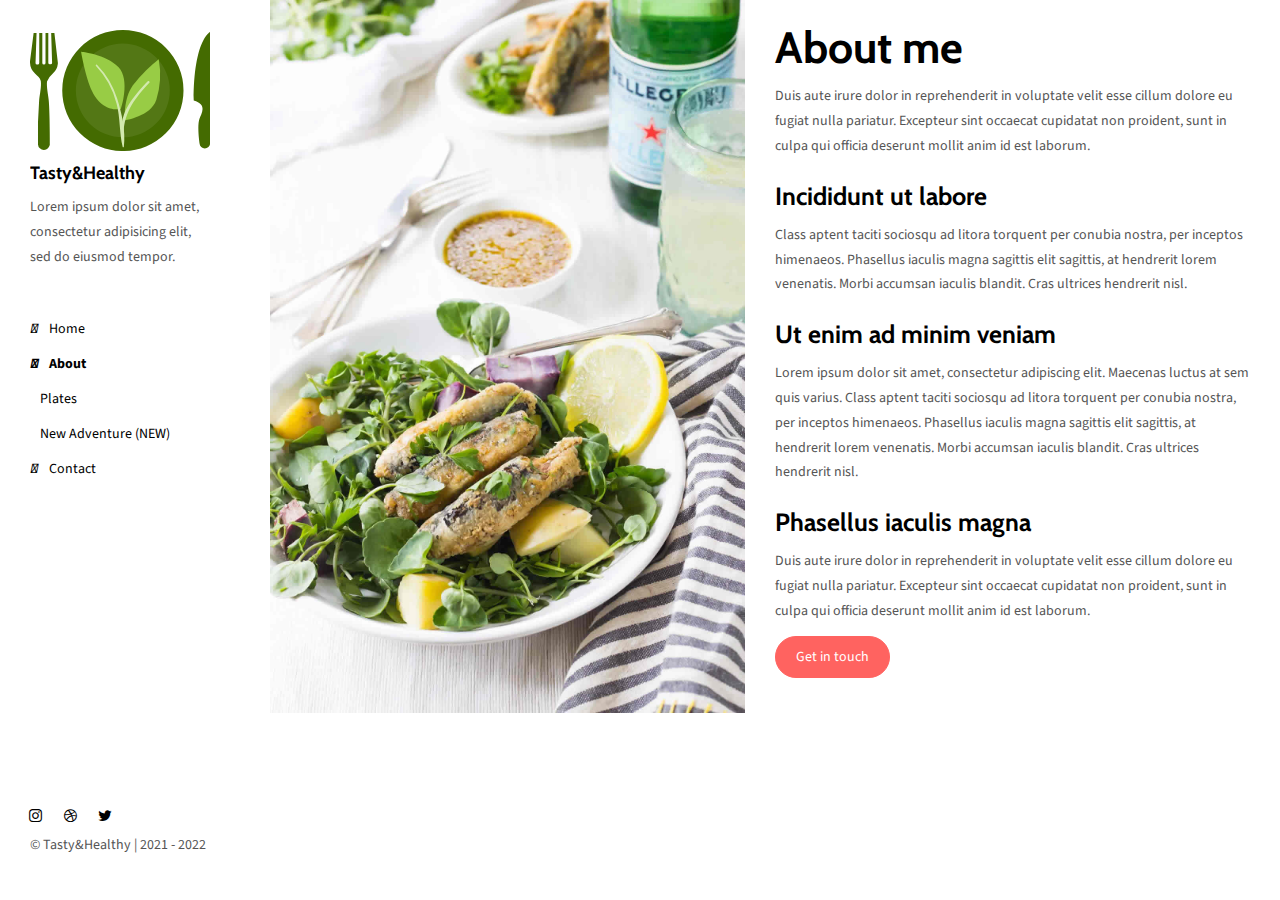
==== commit 2a0708a0: "Fixed Sidebar" ====
--- a/about.html
+++ b/about.html
@@ -1,121 +1,188 @@
 <!DOCTYPE html>
 <html lang="en">
-
-<head>
-  <meta charset="UTF-8">
-  <meta content="IE=edge" http-equiv="X-UA-Compatible">
-  <meta content="width=device-width,initial-scale=1" name="viewport">
-  <meta content="description" name="description">
-  <meta name="google" content="notranslate" />
-  <meta content="Mashup templates have been developped by Orson.io team" name="author">
-
-  <!-- Disable tap highlight on IE -->
-  <meta name="msapplication-tap-highlight" content="no">
-  
-  <link rel="apple-touch-icon" sizes="180x180" href="./assets/apple-touch-icon.png">
-<link rel="icon" type="image/png" sizes="32x32" href="./assets/favicon-32x32.png">
-<link rel="icon" type="image/png" sizes="16x16" href="./assets/favicon-16x16.png">
-<link rel="manifest" href="./assets/site.webmanifest">
-<link rel="mask-icon" href="./assets/safari-pinned-tab.svg" color="#5bbad5">
-<meta name="msapplication-TileColor" content="#da532c">
-<meta name="theme-color" content="#ff6360">
-
-
-
-  <title>Title page</title>  
-
-<link href="./main.82cfd66e.css" rel="stylesheet"></head>
-
-<body>
-
- <!-- Add your content of header -->
-<header class="">
-  <div class="navbar navbar-default visible-xs">
-    <button type="button" class="navbar-toggle collapsed">
-      <span class="sr-only">Toggle navigation</span>
-      <span class="icon-bar"></span>
-      <span class="icon-bar"></span>
-      <span class="icon-bar"></span>
-    </button>
-    <a href="./index.html" class="navbar-brand">Mashup Template</a>
-  </div>
-
-  <nav class="sidebar">
-    <div class="navbar-collapse" id="navbar-collapse">
-      <div class="site-header hidden-xs">
-          <a class="site-brand" href="./index.html" title="">
-            <img class="img-responsive site-logo" alt="" src="./assets/images/logo.svg">
-            Mashup Template
-          </a>
-        <p>Lorem ipsum dolor sit amet, consectetur adipisicing elit, sed do eiusmod
-        tempor.</p>
+  <head>
+    <meta charset="UTF-8" />
+    <meta content="IE=edge" http-equiv="X-UA-Compatible" />
+    <meta content="width=device-width,initial-scale=1" name="viewport" />
+    <meta content="description" name="description" />
+    <meta name="google" content="notranslate" />
+    <meta
+      content="Mashup templates have been developped by Orson.io team"
+      name="author"
+    />
+
+    <link
+      rel="stylesheet"
+      href="https://cdnjs.cloudflare.com/ajax/libs/font-awesome/6.0.0-beta3/css/all.min.css"
+      integrity="sha512-Fo3rlrZj/k7ujTnHg4CGR2D7kSs0v4LLanw2qksYuRlEzO+tcaEPQogQ0KaoGN26/zrn20ImR1DfuLWnOo7aBA=="
+      crossorigin="anonymous"
+      referrerpolicy="no-referrer"
+    />
+
+    <!-- Disable tap highlight on IE -->
+    <meta name="msapplication-tap-highlight" content="no" />
+
+    <link
+      rel="apple-touch-icon"
+      sizes="180x180"
+      href="./assets/apple-touch-icon.png"
+    />
+    <link
+      rel="icon"
+      type="image/png"
+      sizes="32x32"
+      href="./assets/favicon-32x32.png"
+    />
+    <link
+      rel="icon"
+      type="image/png"
+      sizes="16x16"
+      href="./assets/favicon-16x16.png"
+    />
+    <link rel="manifest" href="./assets/site.webmanifest" />
+    <link
+      rel="mask-icon"
+      href="./assets/safari-pinned-tab.svg"
+      color="#5bbad5"
+    />
+    <meta name="msapplication-TileColor" content="#da532c" />
+    <meta name="theme-color" content="#ff6360" />
+
+    <title>Title page</title>
+
+    <link href="./main.82cfd66e.css" rel="stylesheet" />
+  </head>
+
+  <body>
+    <!-- Add your content of header -->
+    <header class="">
+      <div class="navbar navbar-default visible-xs">
+        <button type="button" class="navbar-toggle collapsed">
+          <span class="sr-only">Toggle navigation</span>
+          <span class="icon-bar"></span>
+          <span class="icon-bar"></span>
+          <span class="icon-bar"></span>
+        </button>
+        <a href="./index.html" class="navbar-brand">Tasty&Healthy</a>
       </div>
-      <ul class="nav">
-        <li><a href="./index.html" title="">Home</a></li>
-        <li><a href="./about.html" title="">About</a></li>
-        <li><a href="./services.html" title="">Services</a></li>
-        <li><a href="./contact.html" title="">Contact</a></li>
-
-      </ul>
-
-      <nav class="nav-footer">
-        <p class="nav-footer-social-buttons">
-          <a class="fa-icon" href="https://www.instagram.com/" title="">
-            <i class="fa fa-instagram"></i>
-          </a>
-          <a class="fa-icon" href="https://dribbble.com/" title="">
-            <i class="fa fa-dribbble"></i>
-          </a>
-          <a class="fa-icon" href="https://twitter.com/" title="">
-            <i class="fa fa-twitter"></i>
-          </a>
-        </p>
-        <p>© Untitled | Website created with <a href="http://www.mashup-template.com/" title="Create website with free html template">Mashup Template</a>/<a href="https://www.unsplash.com/" title="Beautiful Free Images">Unsplash</a></p>
-      </nav>  
-    </div> 
-  </nav>
-</header>
-<main class="" id="main-collapse">
-
-
-<div class="row">
-  <div class="col-xs-12 col-md-6">
-    <img class="img-responsive" alt="" src="./assets/images/img-10.jpg">
-  </div>
-  <div class="col-xs-12 col-md-6">
-    <h1>About me</h1>
-    
-    <p>Duis aute irure dolor in reprehenderit in voluptate velit esse
-    cillum dolore eu fugiat nulla pariatur. Excepteur sint occaecat cupidatat non
-    proident, sunt in culpa qui officia deserunt mollit anim id est laborum.</p>
-    
-    <h3>Incididunt ut labore </h3>
-
-    <p>Class aptent taciti sociosqu ad litora torquent per conubia nostra, per inceptos himenaeos. Phasellus iaculis magna sagittis elit sagittis, at hendrerit lorem venenatis. Morbi accumsan iaculis blandit. Cras ultrices hendrerit nisl.</p>
-
-    <h3>Ut enim ad minim veniam </h3>
-    
-    <p>Lorem ipsum dolor sit amet, consectetur adipiscing elit. Maecenas luctus at sem quis varius. 
-    Class aptent taciti sociosqu ad litora torquent per conubia nostra, per inceptos himenaeos. Phasellus iaculis magna sagittis elit sagittis, at hendrerit lorem venenatis. Morbi accumsan iaculis blandit. Cras ultrices hendrerit nisl.</p>
-    <h3>Phasellus iaculis magna </h3>
-    <p>Duis aute irure dolor in reprehenderit in voluptate velit esse
-    cillum dolore eu fugiat nulla pariatur. Excepteur sint occaecat cupidatat non
-    proident, sunt in culpa qui officia deserunt mollit anim id est laborum.</p>
-    
-    <a href="contact.html" class="btn btn-primary" title=""> Get in touch</a>
- </div>
-</div>
-    
-</main>
-
-<script>
-document.addEventListener("DOMContentLoaded", function (event) {
-  navbarToggleSidebar();
-  navActivePage();
-});
-</script>
-
-<!-- Google Analytics: change UA-XXXXX-X to be your site's ID 
+
+      <nav class="sidebar">
+        <div class="navbar-collapse" id="navbar-collapse">
+          <div class="site-header hidden-xs">
+            <a class="site-brand" href="./index.html" title="">
+              <img
+                class="img-responsive site-logo"
+                alt=""
+                src="./assets/images/logo.svg"
+              />
+              Tasty&Healthy
+            </a>
+            <p>
+              Lorem ipsum dolor sit amet, consectetur adipisicing elit, sed do
+              eiusmod tempor.
+            </p>
+          </div>
+          <ul class="nav">
+            <li>
+              <a href="./index.html" title=""
+                ><i class="fas fa-home"></i>Home</a
+              >
+            </li>
+            <li>
+              <a href="./about.html" title=""
+                ><i class="fas fa-info"></i>About</a
+              >
+            </li>
+            <li>
+              <a href="./services.html" title=""
+                ><i class="fas fa-concierge-bell"></i>Plates</a
+              >
+            </li>
+            <li>
+              <a href="./pub.html" title=""
+                ><i class="fab fa-hotjar"></i>New Adventure (NEW)</a
+              >
+            </li>
+            <li>
+              <a href="./contact.html" title=""
+                ><i class="fas fa-envelope"></i>Contact</a
+              >
+            </li>
+          </ul>
+
+          <nav class="nav-footer">
+            <p class="nav-footer-social-buttons">
+              <a class="fa-icon" href="https://www.instagram.com/" title="">
+                <i class="fa fa-instagram"></i>
+              </a>
+              <a class="fa-icon" href="https://dribbble.com/" title="">
+                <i class="fa fa-dribbble"></i>
+              </a>
+              <a class="fa-icon" href="https://twitter.com/" title="">
+                <i class="fa fa-twitter"></i>
+              </a>
+            </p>
+            <p>© Tasty&Healthy | 2021 - 2022</p>
+          </nav>
+        </div>
+      </nav>
+    </header>
+    <main class="" id="main-collapse">
+      <div class="row">
+        <div class="col-xs-12 col-md-6">
+          <img class="img-responsive" alt="" src="./assets/images/img-10.jpg" />
+        </div>
+        <div class="col-xs-12 col-md-6">
+          <h1>About me</h1>
+
+          <p>
+            Duis aute irure dolor in reprehenderit in voluptate velit esse
+            cillum dolore eu fugiat nulla pariatur. Excepteur sint occaecat
+            cupidatat non proident, sunt in culpa qui officia deserunt mollit
+            anim id est laborum.
+          </p>
+
+          <h3>Incididunt ut labore</h3>
+
+          <p>
+            Class aptent taciti sociosqu ad litora torquent per conubia nostra,
+            per inceptos himenaeos. Phasellus iaculis magna sagittis elit
+            sagittis, at hendrerit lorem venenatis. Morbi accumsan iaculis
+            blandit. Cras ultrices hendrerit nisl.
+          </p>
+
+          <h3>Ut enim ad minim veniam</h3>
+
+          <p>
+            Lorem ipsum dolor sit amet, consectetur adipiscing elit. Maecenas
+            luctus at sem quis varius. Class aptent taciti sociosqu ad litora
+            torquent per conubia nostra, per inceptos himenaeos. Phasellus
+            iaculis magna sagittis elit sagittis, at hendrerit lorem venenatis.
+            Morbi accumsan iaculis blandit. Cras ultrices hendrerit nisl.
+          </p>
+          <h3>Phasellus iaculis magna</h3>
+          <p>
+            Duis aute irure dolor in reprehenderit in voluptate velit esse
+            cillum dolore eu fugiat nulla pariatur. Excepteur sint occaecat
+            cupidatat non proident, sunt in culpa qui officia deserunt mollit
+            anim id est laborum.
+          </p>
+
+          <a href="contact.html" class="btn btn-primary" title="">
+            Get in touch</a
+          >
+        </div>
+      </div>
+    </main>
+
+    <script>
+      document.addEventListener("DOMContentLoaded", function (event) {
+        navbarToggleSidebar();
+        navActivePage();
+      });
+    </script>
+
+    <!-- Google Analytics: change UA-XXXXX-X to be your site's ID 
 
 <script>
   (function (i, s, o, g, r, a, m) {
@@ -128,6 +195,7 @@
   ga('send', 'pageview');
 </script>
 
---> <script type="text/javascript" src="./main.85741bff.js"></script></body>
-
-</html>+-->
+    <script type="text/javascript" src="./main.85741bff.js"></script>
+  </body>
+</html>
--- a/main.82cfd66e.css
+++ b/main.82cfd66e.css
@@ -1,4016 +1,5004 @@
 @import url(https://fonts.googleapis.com/css?family=Cabin:400,700|Source+Sans+Pro:400,700);
 @import url(https://maxcdn.bootstrapcdn.com/font-awesome/4.7.0/css/font-awesome.min.css);
- .hero {
-     width: 79vw;
-     height: 30vh;
-     padding: 5vh;
-     text-align: center;
-     background: #ff6360;
-     color: white;
-     font-size: 30px;
-     margin-bottom: 15px;
-}
+
+i {
+  height: 30px;
+  width: 30px;
+  margin-right: 10px;
+  text-align: center;
+}
+
+/* confetti rain */
+@keyframes confettiRain {
+  0% {
+    opacity: 1;
+    margin-top: -100vh;
+    margin-left: -200px;
+  }
+
+  100% {
+    opacity: 1;
+    margin-top: 80vh;
+    margin-left: 200px;
+  }
+}
+
+.confetti {
+  opacity: 0;
+  position: absolute;
+  width: 1rem;
+  height: 1.5rem;
+  transition: 500ms ease;
+  animation: confettiRain 5s infinite;
+}
+
+#confetti-wrapper {
+  overflow: hidden !important;
+}
+
 /* normalize.css v3.0.3 | MIT License | github.com/necolas/normalize.css */
-html{
-    font-family:sans-serif;
-    -ms-text-size-adjust:100%;
-    -webkit-text-size-adjust:100%
-}
-body{
-    margin:0
-}
-article,aside,details,figcaption,figure,footer,header,hgroup,main,menu,nav,section,summary{
-    display:block
-}
-audio,canvas,progress,video{
-    display:inline-block;
-    vertical-align:baseline
-}
-audio:not([controls]){
-    display:none;
-    height:0
-}
-[hidden],template{
-    display:none
-}
-a{
-    background-color:transparent
-}
-a:active,a:hover{
-    outline:0
-}
-abbr[title]{
-    border-bottom:1px dotted
-}
-b,strong{
-    font-weight:700
-}
-dfn{
-    font-style:italic
-}
-h1{
-    font-size:2em;
-    margin:.67em 0
-}
-mark{
-    background:#ff0;
-    color:#000
-}
-small{
-    font-size:80%
-}
-sub,sup{
-    font-size:75%;
-    line-height:0;
-    position:relative;
-    vertical-align:baseline
-}
-sup{
-    top:-.5em
-}
-sub{
-    bottom:-.25em
-}
-img{
-    border:0
-}
-svg:not(:root){
-    overflow:hidden
-}
-figure{
-    margin:1em 40px
-}
-hr{
-    box-sizing:content-box;
-    height:0
-}
-pre{
-    overflow:auto
-}
-code,kbd,pre,samp{
-    font-family:monospace,monospace;
-    font-size:1em
-}
-button,input,optgroup,select,textarea{
-    color:inherit;
-    font:inherit;
-    margin:0
-}
-button{
-    overflow:visible
-}
-button,select{
-    text-transform:none
-}
-button,html input[type=button],input[type=reset],input[type=submit]{
-    -webkit-appearance:button;
-    cursor:pointer
-}
-button[disabled],html input[disabled]{
-    cursor:default
-}
-button::-moz-focus-inner,input::-moz-focus-inner{
-    border:0;
-    padding:0
-}
-input{
-    line-height:normal
-}
-input[type=checkbox],input[type=radio]{
-    box-sizing:border-box;
-    padding:0
-}
-input[type=number]::-webkit-inner-spin-button,input[type=number]::-webkit-outer-spin-button{
-    height:auto
-}
-input[type=search]{
-    -webkit-appearance:textfield;
-    box-sizing:content-box
-}
-input[type=search]::-webkit-search-cancel-button,input[type=search]::-webkit-search-decoration{
-    -webkit-appearance:none
-}
-fieldset{
-    border:1px solid silver;
-    margin:0 2px;
-    padding:.35em .625em .75em
-}
-textarea{
-    overflow:auto
-}
-optgroup{
-    font-weight:700
-}
-table{
-    border-collapse:collapse;
-    border-spacing:0
-}
-td,th{
-    padding:0
+html {
+  font-family: sans-serif;
+  -ms-text-size-adjust: 100%;
+  -webkit-text-size-adjust: 100%;
+}
+body {
+  margin: 0;
+}
+article,
+aside,
+details,
+figcaption,
+figure,
+footer,
+header,
+hgroup,
+main,
+menu,
+nav,
+section,
+summary {
+  display: block;
+}
+audio,
+canvas,
+progress,
+video {
+  display: inline-block;
+  vertical-align: baseline;
+}
+audio:not([controls]) {
+  display: none;
+  height: 0;
+}
+[hidden],
+template {
+  display: none;
+}
+a {
+  background-color: transparent;
+}
+a:active,
+a:hover {
+  outline: 0;
+}
+abbr[title] {
+  border-bottom: 1px dotted;
+}
+b,
+strong {
+  font-weight: 700;
+}
+dfn {
+  font-style: italic;
+}
+h1 {
+  font-size: 2em;
+  margin: 0.67em 0;
+}
+mark {
+  background: #ff0;
+  color: #000;
+}
+small {
+  font-size: 80%;
+}
+sub,
+sup {
+  font-size: 75%;
+  line-height: 0;
+  position: relative;
+  vertical-align: baseline;
+}
+sup {
+  top: -0.5em;
+}
+sub {
+  bottom: -0.25em;
+}
+img {
+  border: 0;
+}
+svg:not(:root) {
+  overflow: hidden;
+}
+figure {
+  margin: 1em 40px;
+}
+hr {
+  box-sizing: content-box;
+  height: 0;
+}
+pre {
+  overflow: auto;
+}
+code,
+kbd,
+pre,
+samp {
+  font-family: monospace, monospace;
+  font-size: 1em;
+}
+button,
+input,
+optgroup,
+select,
+textarea {
+  color: inherit;
+  font: inherit;
+  margin: 0;
+}
+button {
+  overflow: visible;
+}
+button,
+select {
+  text-transform: none;
+}
+button,
+html input[type="button"],
+input[type="reset"],
+input[type="submit"] {
+  -webkit-appearance: button;
+  cursor: pointer;
+}
+button[disabled],
+html input[disabled] {
+  cursor: default;
+}
+button::-moz-focus-inner,
+input::-moz-focus-inner {
+  border: 0;
+  padding: 0;
+}
+input {
+  line-height: normal;
+}
+input[type="checkbox"],
+input[type="radio"] {
+  box-sizing: border-box;
+  padding: 0;
+}
+input[type="number"]::-webkit-inner-spin-button,
+input[type="number"]::-webkit-outer-spin-button {
+  height: auto;
+}
+input[type="search"] {
+  -webkit-appearance: textfield;
+  box-sizing: content-box;
+}
+input[type="search"]::-webkit-search-cancel-button,
+input[type="search"]::-webkit-search-decoration {
+  -webkit-appearance: none;
+}
+fieldset {
+  border: 1px solid silver;
+  margin: 0 2px;
+  padding: 0.35em 0.625em 0.75em;
+}
+textarea {
+  overflow: auto;
+}
+optgroup {
+  font-weight: 700;
+}
+table {
+  border-collapse: collapse;
+  border-spacing: 0;
+}
+td,
+th {
+  padding: 0;
 }
 /* Source: https://github.com/h5bp/html5-boilerplate/blob/master/src/css/main.css */
-@media print{
-    *,:after,:before{
-        background:transparent!important;
-        color:#000!important;
-        box-shadow:none!important;
-        text-shadow:none!important
-    }
-    a,a:visited{
-        text-decoration:underline
-    }
-    a[href]:after{
-        content:" (" attr(href) ")"
-    }
-    abbr[title]:after{
-        content:" (" attr(title) ")"
-    }
-    a[href^="#"]:after,a[href^="javascript:"]:after{
-        content:""
-    }
-    blockquote,pre{
-        border:1px solid #999;
-        page-break-inside:avoid
-    }
-    thead{
-        display:table-header-group
-    }
-    img,tr{
-        page-break-inside:avoid
-    }
-    img{
-        max-width:100%!important
-    }
-    h2,h3,p{
-        orphans:3;
-        widows:3
-    }
-    h2,h3{
-        page-break-after:avoid
-    }
-    .navbar{
-        display:none
-    }
-    .btn>.caret,.dropup>.btn>.caret{
-        border-top-color:#000!important
-    }
-    .label{
-        border:1px solid #000
-    }
-    .table{
-        border-collapse:collapse!important
-    }
-    .table td,.table th{
-        background-color:#fff!important
-    }
-    .table-bordered td,.table-bordered th{
-        border:1px solid #ddd!important
-    }
-}
-*,:after,:before{
-    -webkit-box-sizing:border-box;
-    -moz-box-sizing:border-box;
-    box-sizing:border-box
-}
-html{
-    font-size:10px;
-    -webkit-tap-highlight-color:transparent
-}
-body{
-    font-family:Source Sans Pro,Helvetica,Arial,sans-serif;
-    font-size:14px;
-    line-height:1.78;
-    color:#555;
-    background-color:#fff
-}
-button,input,select,textarea{
-    font-family:inherit;
-    font-size:inherit;
-    line-height:inherit
-}
-a{
-    color:#ff6360;
-    text-decoration:none
-}
-a:focus,a:hover{
-    color:#ff1814;
-    text-decoration:underline
-}
-a:focus{
-    outline:5px auto -webkit-focus-ring-color;
-    outline-offset:-2px
-}
-figure{
-    margin:0
-}
-img{
-    vertical-align:middle
-}
-.img-responsive{
-    display:block;
-    max-width:100%;
-    height:auto
-}
-.img-rounded{
-    border-radius:2px
-}
-.img-thumbnail{
-    padding:4px;
-    line-height:1.78;
-    background-color:#fff;
-    border:1px solid #ddd;
-    border-radius:2px;
-    -webkit-transition:all .2s ease-in-out;
-    -o-transition:all .2s ease-in-out;
-    transition:all .2s ease-in-out;
-    display:inline-block;
-    max-width:100%;
-    height:auto
-}
-.img-circle{
-    border-radius:50%
-}
-hr{
-    margin-top:24px;
-    margin-bottom:24px;
-    border:0;
-    border-top:1px solid #eee
-}
-.sr-only{
-    position:absolute;
-    width:1px;
-    height:1px;
-    margin:-1px;
-    padding:0;
-    overflow:hidden;
-    clip:rect(0,0,0,0);
-    border:0
-}
-.sr-only-focusable:active,.sr-only-focusable:focus{
-    position:static;
-    width:auto;
-    height:auto;
-    margin:0;
-    overflow:visible;
-    clip:auto
-}
-[role=button]{
-    cursor:pointer
-}
-.h1,.h2,.h3,.h4,.h5,.h6,h1,h2,h3,h4,h5,h6{
-    font-family:Cabin,Helvetica,Arial,sans-serif;
-    font-weight:700;
-    line-height:1.1;
-    color:#000
-}
-.h1 .small,.h1 small,.h2 .small,.h2 small,.h3 .small,.h3 small,.h4 .small,.h4 small,.h5 .small,.h5 small,.h6 .small,.h6 small,h1 .small,h1 small,h2 .small,h2 small,h3 .small,h3 small,h4 .small,h4 small,h5 .small,h5 small,h6 .small,h6 small{
-    font-weight:400;
-    line-height:1;
-    color:#777
-}
-.h1,.h2,.h3,h1,h2,h3{
-    margin-top:24px;
-    margin-bottom:12px
-}
-.h1 .small,.h1 small,.h2 .small,.h2 small,.h3 .small,.h3 small,h1 .small,h1 small,h2 .small,h2 small,h3 .small,h3 small{
-    font-size:65%
-}
-.h4,.h5,.h6,h4,h5,h6{
-    margin-top:12px;
-    margin-bottom:12px
-}
-.h4 .small,.h4 small,.h5 .small,.h5 small,.h6 .small,.h6 small,h4 .small,h4 small,h5 .small,h5 small,h6 .small,h6 small{
-    font-size:75%
-}
-.h1,h1{
-    font-size:44px
-}
-.h2,h2{
-    font-size:33px
-}
-.h3,h3{
-    font-size:25px
-}
-.h4,h4{
-    font-size:19px
-}
-.h5,h5{
-    font-size:14px
-}
-.h6,h6{
-    font-size:12px
-}
-p{
-    margin:0 0 12px
-}
-.lead{
-    margin-bottom:24px;
-    font-size:16px;
-    font-weight:300;
-    line-height:1.4
-}
-@media (min-width:768px){
-    .lead{
-        font-size:21px
-    }
-}
-.small,small{
-    font-size:85%
-}
-.mark,mark{
-    background-color:#fcf8e3;
-    padding:.2em
-}
-.text-left{
-    text-align:left
-}
-.text-right{
-    text-align:right
-}
-.text-center{
-    text-align:center
-}
-.text-justify{
-    text-align:justify
-}
-.text-nowrap{
-    white-space:nowrap
-}
-.text-lowercase{
-    text-transform:lowercase
-}
-.initialism,.text-uppercase{
-    text-transform:uppercase
-}
-.text-capitalize{
-    text-transform:capitalize
-}
-.text-muted{
-    color:#777
-}
-.text-primary{
-    color:#ff6360
-}
-a.text-primary:focus,a.text-primary:hover{
-    color:#ff312d
-}
-.text-success{
-    color:#fff
-}
-a.text-success:focus,a.text-success:hover{
-    color:#e6e6e6
-}
-.text-info{
-    color:#31708f
-}
-a.text-info:focus,a.text-info:hover{
-    color:#245269
-}
-.text-warning{
-    color:#8a6d3b
-}
-a.text-warning:focus,a.text-warning:hover{
-    color:#66512c
-}
-.text-danger{
-    color:#fff
-}
-a.text-danger:focus,a.text-danger:hover{
-    color:#e6e6e6
-}
-.bg-primary{
-    color:#fff;
-    background-color:#ff6360
-}
-a.bg-primary:focus,a.bg-primary:hover{
-    background-color:#ff312d
-}
-.bg-success{
-    background-color:#57ce6e
-}
-a.bg-success:focus,a.bg-success:hover{
-    background-color:#37bb50
-}
-.bg-info{
-    background-color:#d9edf7
-}
-a.bg-info:focus,a.bg-info:hover{
-    background-color:#afd9ee
-}
-.bg-warning{
-    background-color:#fcf8e3
-}
-a.bg-warning:focus,a.bg-warning:hover{
-    background-color:#f7ecb5
-}
-.bg-danger{
-    background-color:#ee624b
-}
-a.bg-danger:focus,a.bg-danger:hover{
-    background-color:#ea391c
-}
-.page-header{
-    padding-bottom:11px;
-    margin:48px 0 24px;
-    border-bottom:1px solid #eee
-}
-ol,ul{
-    margin-top:0;
-    margin-bottom:12px
-}
-ol ol,ol ul,ul ol,ul ul{
-    margin-bottom:0
-}
-.list-inline,.list-unstyled{
-    padding-left:0;
-    list-style:none
-}
-.list-inline{
-    margin-left:-5px
-}
-.list-inline>li{
-    display:inline-block;
-    padding-left:5px;
-    padding-right:5px
-}
-dl{
-    margin-top:0;
-    margin-bottom:24px
-}
-dd,dt{
-    line-height:1.78
-}
-dt{
-    font-weight:700
-}
-dd{
-    margin-left:0
-}
-.dl-horizontal dd:after,.dl-horizontal dd:before{
-    content:" ";
-    display:table
-}
-.dl-horizontal dd:after{
-    clear:both
-}
-@media (min-width:768px){
-    .dl-horizontal dt{
-        float:left;
-        width:160px;
-        clear:left;
-        text-align:right;
-        overflow:hidden;
-        text-overflow:ellipsis;
-        white-space:nowrap
-    }
-    .dl-horizontal dd{
-        margin-left:180px
-    }
-}
-abbr[data-original-title],abbr[title]{
-    cursor:help;
-    border-bottom:1px dotted #777
-}
-.initialism{
-    font-size:90%
-}
-blockquote{
-    padding:12px 24px;
-    margin:0 0 24px;
-    font-size:17.5px;
-    border-left:5px solid #eee
-}
-blockquote ol:last-child,blockquote p:last-child,blockquote ul:last-child{
-    margin-bottom:0
-}
-blockquote .small,blockquote footer,blockquote small{
-    display:block;
-    font-size:80%;
-    line-height:1.78;
-    color:#777
-}
-blockquote .small:before,blockquote footer:before,blockquote small:before{
-    content:"\2014 \A0"
-}
-.blockquote-reverse,blockquote.pull-right{
-    padding-right:15px;
-    padding-left:0;
-    border-right:5px solid #eee;
-    border-left:0;
-    text-align:right
-}
-.blockquote-reverse .small:before,.blockquote-reverse footer:before,.blockquote-reverse small:before,blockquote.pull-right .small:before,blockquote.pull-right footer:before,blockquote.pull-right small:before{
-    content:""
-}
-.blockquote-reverse .small:after,.blockquote-reverse footer:after,.blockquote-reverse small:after,blockquote.pull-right .small:after,blockquote.pull-right footer:after,blockquote.pull-right small:after{
-    content:"\A0 \2014"
-}
-address{
-    margin-bottom:24px;
-    font-style:normal;
-    line-height:1.78
-}
-code,kbd,pre,samp{
-    font-family:Menlo,Monaco,Consolas,Courier New,monospace
-}
-code{
-    color:#c7254e;
-    background-color:#f9f2f4
-}
-code,kbd{
-    padding:2px 4px;
-    font-size:90%;
-    border-radius:2px
-}
-kbd{
-    color:#fff;
-    background-color:#333;
-    box-shadow:inset 0 -1px 0 rgba(0,0,0,.25)
-}
-kbd kbd{
-    padding:0;
-    font-size:100%;
-    font-weight:700;
-    box-shadow:none
-}
-pre{
-    display:block;
-    padding:11.5px;
-    margin:0 0 12px;
-    font-size:13px;
-    line-height:1.78;
-    word-break:break-all;
-    word-wrap:break-word;
-    color:#333;
-    background-color:#f5f5f5;
-    border:1px solid #ccc;
-    border-radius:2px
-}
-pre code{
-    padding:0;
-    font-size:inherit;
-    color:inherit;
-    white-space:pre-wrap;
-    background-color:transparent;
-    border-radius:0
-}
-.pre-scrollable{
-    max-height:340px;
-    overflow-y:scroll
-}
-.container{
-    margin-right:auto;
-    margin-left:auto;
-    padding-left:15px;
-    padding-right:15px
-}
-.container:after,.container:before{
-    content:" ";
-    display:table
-}
-.container:after{
-    clear:both
-}
-@media (min-width:768px){
-    .container{
-        width:750px
-    }
-}
-@media (min-width:992px){
-    .container{
-        width:970px
-    }
-}
-@media (min-width:1200px){
-    .container{
-        width:1170px
-    }
-}
-.container-fluid{
-    margin-right:auto;
-    margin-left:auto;
-    padding-left:15px;
-    padding-right:15px
-}
-.container-fluid:after,.container-fluid:before{
-    content:" ";
-    display:table
-}
-.container-fluid:after{
-    clear:both
-}
-.row{
-    margin-left:-15px;
-    margin-right:-15px
-}
-.row:after,.row:before{
-    content:" ";
-    display:table
-}
-.row:after{
-    clear:both
-}
-.col-lg-1,.col-lg-2,.col-lg-3,.col-lg-4,.col-lg-5,.col-lg-6,.col-lg-7,.col-lg-8,.col-lg-9,.col-lg-10,.col-lg-11,.col-lg-12,.col-md-1,.col-md-2,.col-md-3,.col-md-4,.col-md-5,.col-md-6,.col-md-7,.col-md-8,.col-md-9,.col-md-10,.col-md-11,.col-md-12,.col-sm-1,.col-sm-2,.col-sm-3,.col-sm-4,.col-sm-5,.col-sm-6,.col-sm-7,.col-sm-8,.col-sm-9,.col-sm-10,.col-sm-11,.col-sm-12,.col-xs-1,.col-xs-2,.col-xs-3,.col-xs-4,.col-xs-5,.col-xs-6,.col-xs-7,.col-xs-8,.col-xs-9,.col-xs-10,.col-xs-11,.col-xs-12{
-    position:relative;
-    min-height:1px;
-    padding-left:15px;
-    padding-right:15px
-}
-.col-xs-1,.col-xs-2,.col-xs-3,.col-xs-4,.col-xs-5,.col-xs-6,.col-xs-7,.col-xs-8,.col-xs-9,.col-xs-10,.col-xs-11,.col-xs-12{
-    float:left
-}
-.col-xs-1{
-    width:8.33333%
-}
-.col-xs-2{
-    width:16.66667%
-}
-.col-xs-3{
-    width:25%
-}
-.col-xs-4{
-    width:33.33333%
-}
-.col-xs-5{
-    width:41.66667%
-}
-.col-xs-6{
-    width:50%
-}
-.col-xs-7{
-    width:58.33333%
-}
-.col-xs-8{
-    width:66.66667%
-}
-.col-xs-9{
-    width:75%
-}
-.col-xs-10{
-    width:83.33333%
-}
-.col-xs-11{
-    width:91.66667%
-}
-.col-xs-12{
-    width:100%
-}
-.col-xs-pull-0{
-    right:auto
-}
-.col-xs-pull-1{
-    right:8.33333%
-}
-.col-xs-pull-2{
-    right:16.66667%
-}
-.col-xs-pull-3{
-    right:25%
-}
-.col-xs-pull-4{
-    right:33.33333%
-}
-.col-xs-pull-5{
-    right:41.66667%
-}
-.col-xs-pull-6{
-    right:50%
-}
-.col-xs-pull-7{
-    right:58.33333%
-}
-.col-xs-pull-8{
-    right:66.66667%
-}
-.col-xs-pull-9{
-    right:75%
-}
-.col-xs-pull-10{
-    right:83.33333%
-}
-.col-xs-pull-11{
-    right:91.66667%
-}
-.col-xs-pull-12{
-    right:100%
-}
-.col-xs-push-0{
-    left:auto
-}
-.col-xs-push-1{
-    left:8.33333%
-}
-.col-xs-push-2{
-    left:16.66667%
-}
-.col-xs-push-3{
-    left:25%
-}
-.col-xs-push-4{
-    left:33.33333%
-}
-.col-xs-push-5{
-    left:41.66667%
-}
-.col-xs-push-6{
-    left:50%
-}
-.col-xs-push-7{
-    left:58.33333%
-}
-.col-xs-push-8{
-    left:66.66667%
-}
-.col-xs-push-9{
-    left:75%
-}
-.col-xs-push-10{
-    left:83.33333%
-}
-.col-xs-push-11{
-    left:91.66667%
-}
-.col-xs-push-12{
-    left:100%
-}
-.col-xs-offset-0{
-    margin-left:0
-}
-.col-xs-offset-1{
-    margin-left:8.33333%
-}
-.col-xs-offset-2{
-    margin-left:16.66667%
-}
-.col-xs-offset-3{
-    margin-left:25%
-}
-.col-xs-offset-4{
-    margin-left:33.33333%
-}
-.col-xs-offset-5{
-    margin-left:41.66667%
-}
-.col-xs-offset-6{
-    margin-left:50%
-}
-.col-xs-offset-7{
-    margin-left:58.33333%
-}
-.col-xs-offset-8{
-    margin-left:66.66667%
-}
-.col-xs-offset-9{
-    margin-left:75%
-}
-.col-xs-offset-10{
-    margin-left:83.33333%
-}
-.col-xs-offset-11{
-    margin-left:91.66667%
-}
-.col-xs-offset-12{
-    margin-left:100%
-}
-@media (min-width:768px){
-    .col-sm-1,.col-sm-2,.col-sm-3,.col-sm-4,.col-sm-5,.col-sm-6,.col-sm-7,.col-sm-8,.col-sm-9,.col-sm-10,.col-sm-11,.col-sm-12{
-        float:left
-    }
-    .col-sm-1{
-        width:8.33333%
-    }
-    .col-sm-2{
-        width:16.66667%
-    }
-    .col-sm-3{
-        width:25%
-    }
-    .col-sm-4{
-        width:33.33333%
-    }
-    .col-sm-5{
-        width:41.66667%
-    }
-    .col-sm-6{
-        width:50%
-    }
-    .col-sm-7{
-        width:58.33333%
-    }
-    .col-sm-8{
-        width:66.66667%
-    }
-    .col-sm-9{
-        width:75%
-    }
-    .col-sm-10{
-        width:83.33333%
-    }
-    .col-sm-11{
-        width:91.66667%
-    }
-    .col-sm-12{
-        width:100%
-    }
-    .col-sm-pull-0{
-        right:auto
-    }
-    .col-sm-pull-1{
-        right:8.33333%
-    }
-    .col-sm-pull-2{
-        right:16.66667%
-    }
-    .col-sm-pull-3{
-        right:25%
-    }
-    .col-sm-pull-4{
-        right:33.33333%
-    }
-    .col-sm-pull-5{
-        right:41.66667%
-    }
-    .col-sm-pull-6{
-        right:50%
-    }
-    .col-sm-pull-7{
-        right:58.33333%
-    }
-    .col-sm-pull-8{
-        right:66.66667%
-    }
-    .col-sm-pull-9{
-        right:75%
-    }
-    .col-sm-pull-10{
-        right:83.33333%
-    }
-    .col-sm-pull-11{
-        right:91.66667%
-    }
-    .col-sm-pull-12{
-        right:100%
-    }
-    .col-sm-push-0{
-        left:auto
-    }
-    .col-sm-push-1{
-        left:8.33333%
-    }
-    .col-sm-push-2{
-        left:16.66667%
-    }
-    .col-sm-push-3{
-        left:25%
-    }
-    .col-sm-push-4{
-        left:33.33333%
-    }
-    .col-sm-push-5{
-        left:41.66667%
-    }
-    .col-sm-push-6{
-        left:50%
-    }
-    .col-sm-push-7{
-        left:58.33333%
-    }
-    .col-sm-push-8{
-        left:66.66667%
-    }
-    .col-sm-push-9{
-        left:75%
-    }
-    .col-sm-push-10{
-        left:83.33333%
-    }
-    .col-sm-push-11{
-        left:91.66667%
-    }
-    .col-sm-push-12{
-        left:100%
-    }
-    .col-sm-offset-0{
-        margin-left:0
-    }
-    .col-sm-offset-1{
-        margin-left:8.33333%
-    }
-    .col-sm-offset-2{
-        margin-left:16.66667%
-    }
-    .col-sm-offset-3{
-        margin-left:25%
-    }
-    .col-sm-offset-4{
-        margin-left:33.33333%
-    }
-    .col-sm-offset-5{
-        margin-left:41.66667%
-    }
-    .col-sm-offset-6{
-        margin-left:50%
-    }
-    .col-sm-offset-7{
-        margin-left:58.33333%
-    }
-    .col-sm-offset-8{
-        margin-left:66.66667%
-    }
-    .col-sm-offset-9{
-        margin-left:75%
-    }
-    .col-sm-offset-10{
-        margin-left:83.33333%
-    }
-    .col-sm-offset-11{
-        margin-left:91.66667%
-    }
-    .col-sm-offset-12{
-        margin-left:100%
-    }
-}
-@media (min-width:992px){
-    .col-md-1,.col-md-2,.col-md-3,.col-md-4,.col-md-5,.col-md-6,.col-md-7,.col-md-8,.col-md-9,.col-md-10,.col-md-11,.col-md-12{
-        float:left
-    }
-    .col-md-1{
-        width:8.33333%
-    }
-    .col-md-2{
-        width:16.66667%
-    }
-    .col-md-3{
-        width:25%
-    }
-    .col-md-4{
-        width:33.33333%
-    }
-    .col-md-5{
-        width:41.66667%
-    }
-    .col-md-6{
-        width:50%
-    }
-    .col-md-7{
-        width:58.33333%
-    }
-    .col-md-8{
-        width:66.66667%
-    }
-    .col-md-9{
-        width:75%
-    }
-    .col-md-10{
-        width:83.33333%
-    }
-    .col-md-11{
-        width:91.66667%
-    }
-    .col-md-12{
-        width:100%
-    }
-    .col-md-pull-0{
-        right:auto
-    }
-    .col-md-pull-1{
-        right:8.33333%
-    }
-    .col-md-pull-2{
-        right:16.66667%
-    }
-    .col-md-pull-3{
-        right:25%
-    }
-    .col-md-pull-4{
-        right:33.33333%
-    }
-    .col-md-pull-5{
-        right:41.66667%
-    }
-    .col-md-pull-6{
-        right:50%
-    }
-    .col-md-pull-7{
-        right:58.33333%
-    }
-    .col-md-pull-8{
-        right:66.66667%
-    }
-    .col-md-pull-9{
-        right:75%
-    }
-    .col-md-pull-10{
-        right:83.33333%
-    }
-    .col-md-pull-11{
-        right:91.66667%
-    }
-    .col-md-pull-12{
-        right:100%
-    }
-    .col-md-push-0{
-        left:auto
-    }
-    .col-md-push-1{
-        left:8.33333%
-    }
-    .col-md-push-2{
-        left:16.66667%
-    }
-    .col-md-push-3{
-        left:25%
-    }
-    .col-md-push-4{
-        left:33.33333%
-    }
-    .col-md-push-5{
-        left:41.66667%
-    }
-    .col-md-push-6{
-        left:50%
-    }
-    .col-md-push-7{
-        left:58.33333%
-    }
-    .col-md-push-8{
-        left:66.66667%
-    }
-    .col-md-push-9{
-        left:75%
-    }
-    .col-md-push-10{
-        left:83.33333%
-    }
-    .col-md-push-11{
-        left:91.66667%
-    }
-    .col-md-push-12{
-        left:100%
-    }
-    .col-md-offset-0{
-        margin-left:0
-    }
-    .col-md-offset-1{
-        margin-left:8.33333%
-    }
-    .col-md-offset-2{
-        margin-left:16.66667%
-    }
-    .col-md-offset-3{
-        margin-left:25%
-    }
-    .col-md-offset-4{
-        margin-left:33.33333%
-    }
-    .col-md-offset-5{
-        margin-left:41.66667%
-    }
-    .col-md-offset-6{
-        margin-left:50%
-    }
-    .col-md-offset-7{
-        margin-left:58.33333%
-    }
-    .col-md-offset-8{
-        margin-left:66.66667%
-    }
-    .col-md-offset-9{
-        margin-left:75%
-    }
-    .col-md-offset-10{
-        margin-left:83.33333%
-    }
-    .col-md-offset-11{
-        margin-left:91.66667%
-    }
-    .col-md-offset-12{
-        margin-left:100%
-    }
-}
-@media (min-width:1200px){
-    .col-lg-1,.col-lg-2,.col-lg-3,.col-lg-4,.col-lg-5,.col-lg-6,.col-lg-7,.col-lg-8,.col-lg-9,.col-lg-10,.col-lg-11,.col-lg-12{
-        float:left
-    }
-    .col-lg-1{
-        width:8.33333%
-    }
-    .col-lg-2{
-        width:16.66667%
-    }
-    .col-lg-3{
-        width:25%
-    }
-    .col-lg-4{
-        width:33.33333%
-    }
-    .col-lg-5{
-        width:41.66667%
-    }
-    .col-lg-6{
-        width:50%
-    }
-    .col-lg-7{
-        width:58.33333%
-    }
-    .col-lg-8{
-        width:66.66667%
-    }
-    .col-lg-9{
-        width:75%
-    }
-    .col-lg-10{
-        width:83.33333%
-    }
-    .col-lg-11{
-        width:91.66667%
-    }
-    .col-lg-12{
-        width:100%
-    }
-    .col-lg-pull-0{
-        right:auto
-    }
-    .col-lg-pull-1{
-        right:8.33333%
-    }
-    .col-lg-pull-2{
-        right:16.66667%
-    }
-    .col-lg-pull-3{
-        right:25%
-    }
-    .col-lg-pull-4{
-        right:33.33333%
-    }
-    .col-lg-pull-5{
-        right:41.66667%
-    }
-    .col-lg-pull-6{
-        right:50%
-    }
-    .col-lg-pull-7{
-        right:58.33333%
-    }
-    .col-lg-pull-8{
-        right:66.66667%
-    }
-    .col-lg-pull-9{
-        right:75%
-    }
-    .col-lg-pull-10{
-        right:83.33333%
-    }
-    .col-lg-pull-11{
-        right:91.66667%
-    }
-    .col-lg-pull-12{
-        right:100%
-    }
-    .col-lg-push-0{
-        left:auto
-    }
-    .col-lg-push-1{
-        left:8.33333%
-    }
-    .col-lg-push-2{
-        left:16.66667%
-    }
-    .col-lg-push-3{
-        left:25%
-    }
-    .col-lg-push-4{
-        left:33.33333%
-    }
-    .col-lg-push-5{
-        left:41.66667%
-    }
-    .col-lg-push-6{
-        left:50%
-    }
-    .col-lg-push-7{
-        left:58.33333%
-    }
-    .col-lg-push-8{
-        left:66.66667%
-    }
-    .col-lg-push-9{
-        left:75%
-    }
-    .col-lg-push-10{
-        left:83.33333%
-    }
-    .col-lg-push-11{
-        left:91.66667%
-    }
-    .col-lg-push-12{
-        left:100%
-    }
-    .col-lg-offset-0{
-        margin-left:0
-    }
-    .col-lg-offset-1{
-        margin-left:8.33333%
-    }
-    .col-lg-offset-2{
-        margin-left:16.66667%
-    }
-    .col-lg-offset-3{
-        margin-left:25%
-    }
-    .col-lg-offset-4{
-        margin-left:33.33333%
-    }
-    .col-lg-offset-5{
-        margin-left:41.66667%
-    }
-    .col-lg-offset-6{
-        margin-left:50%
-    }
-    .col-lg-offset-7{
-        margin-left:58.33333%
-    }
-    .col-lg-offset-8{
-        margin-left:66.66667%
-    }
-    .col-lg-offset-9{
-        margin-left:75%
-    }
-    .col-lg-offset-10{
-        margin-left:83.33333%
-    }
-    .col-lg-offset-11{
-        margin-left:91.66667%
-    }
-    .col-lg-offset-12{
-        margin-left:100%
-    }
-}
-table{
-    background-color:transparent
-}
-caption{
-    padding-top:8px;
-    padding-bottom:8px;
-    color:#777
-}
-caption,th{
-    text-align:left
-}
-.table{
-    width:100%;
-    max-width:100%;
-    margin-bottom:24px
-}
-.table>tbody>tr>td,.table>tbody>tr>th,.table>tfoot>tr>td,.table>tfoot>tr>th,.table>thead>tr>td,.table>thead>tr>th{
-    padding:8px;
-    line-height:1.78;
-    vertical-align:top;
-    border-top:1px solid #ddd
-}
-.table>thead>tr>th{
-    vertical-align:bottom;
-    border-bottom:2px solid #ddd
-}
-.table>caption+thead>tr:first-child>td,.table>caption+thead>tr:first-child>th,.table>colgroup+thead>tr:first-child>td,.table>colgroup+thead>tr:first-child>th,.table>thead:first-child>tr:first-child>td,.table>thead:first-child>tr:first-child>th{
-    border-top:0
-}
-.table>tbody+tbody{
-    border-top:2px solid #ddd
-}
-.table .table{
-    background-color:#fff
-}
-.table-condensed>tbody>tr>td,.table-condensed>tbody>tr>th,.table-condensed>tfoot>tr>td,.table-condensed>tfoot>tr>th,.table-condensed>thead>tr>td,.table-condensed>thead>tr>th{
-    padding:5px
-}
-.table-bordered,.table-bordered>tbody>tr>td,.table-bordered>tbody>tr>th,.table-bordered>tfoot>tr>td,.table-bordered>tfoot>tr>th,.table-bordered>thead>tr>td,.table-bordered>thead>tr>th{
-    border:1px solid #ddd
-}
-.table-bordered>thead>tr>td,.table-bordered>thead>tr>th{
-    border-bottom-width:2px
-}
-.table-striped>tbody>tr:nth-of-type(odd){
-    background-color:#f9f9f9
-}
-.table-hover>tbody>tr:hover{
-    background-color:#f5f5f5
-}
-table col[class*=col-]{
-    position:static;
-    float:none;
-    display:table-column
-}
-table td[class*=col-],table th[class*=col-]{
-    position:static;
-    float:none;
-    display:table-cell
-}
-.table>tbody>tr.active>td,.table>tbody>tr.active>th,.table>tbody>tr>td.active,.table>tbody>tr>th.active,.table>tfoot>tr.active>td,.table>tfoot>tr.active>th,.table>tfoot>tr>td.active,.table>tfoot>tr>th.active,.table>thead>tr.active>td,.table>thead>tr.active>th,.table>thead>tr>td.active,.table>thead>tr>th.active{
-    background-color:#f5f5f5
-}
-.table-hover>tbody>tr.active:hover>td,.table-hover>tbody>tr.active:hover>th,.table-hover>tbody>tr:hover>.active,.table-hover>tbody>tr>td.active:hover,.table-hover>tbody>tr>th.active:hover{
-    background-color:#e8e8e8
-}
-.table>tbody>tr.success>td,.table>tbody>tr.success>th,.table>tbody>tr>td.success,.table>tbody>tr>th.success,.table>tfoot>tr.success>td,.table>tfoot>tr.success>th,.table>tfoot>tr>td.success,.table>tfoot>tr>th.success,.table>thead>tr.success>td,.table>thead>tr.success>th,.table>thead>tr>td.success,.table>thead>tr>th.success{
-    background-color:#57ce6e
-}
-.table-hover>tbody>tr.success:hover>td,.table-hover>tbody>tr.success:hover>th,.table-hover>tbody>tr:hover>.success,.table-hover>tbody>tr>td.success:hover,.table-hover>tbody>tr>th.success:hover{
-    background-color:#43c85d
-}
-.table>tbody>tr.info>td,.table>tbody>tr.info>th,.table>tbody>tr>td.info,.table>tbody>tr>th.info,.table>tfoot>tr.info>td,.table>tfoot>tr.info>th,.table>tfoot>tr>td.info,.table>tfoot>tr>th.info,.table>thead>tr.info>td,.table>thead>tr.info>th,.table>thead>tr>td.info,.table>thead>tr>th.info{
-    background-color:#d9edf7
-}
-.table-hover>tbody>tr.info:hover>td,.table-hover>tbody>tr.info:hover>th,.table-hover>tbody>tr:hover>.info,.table-hover>tbody>tr>td.info:hover,.table-hover>tbody>tr>th.info:hover{
-    background-color:#c4e3f3
-}
-.table>tbody>tr.warning>td,.table>tbody>tr.warning>th,.table>tbody>tr>td.warning,.table>tbody>tr>th.warning,.table>tfoot>tr.warning>td,.table>tfoot>tr.warning>th,.table>tfoot>tr>td.warning,.table>tfoot>tr>th.warning,.table>thead>tr.warning>td,.table>thead>tr.warning>th,.table>thead>tr>td.warning,.table>thead>tr>th.warning{
-    background-color:#fcf8e3
-}
-.table-hover>tbody>tr.warning:hover>td,.table-hover>tbody>tr.warning:hover>th,.table-hover>tbody>tr:hover>.warning,.table-hover>tbody>tr>td.warning:hover,.table-hover>tbody>tr>th.warning:hover{
-    background-color:#faf2cc
-}
-.table>tbody>tr.danger>td,.table>tbody>tr.danger>th,.table>tbody>tr>td.danger,.table>tbody>tr>th.danger,.table>tfoot>tr.danger>td,.table>tfoot>tr.danger>th,.table>tfoot>tr>td.danger,.table>tfoot>tr>th.danger,.table>thead>tr.danger>td,.table>thead>tr.danger>th,.table>thead>tr>td.danger,.table>thead>tr>th.danger{
-    background-color:#ee624b
-}
-.table-hover>tbody>tr.danger:hover>td,.table-hover>tbody>tr.danger:hover>th,.table-hover>tbody>tr:hover>.danger,.table-hover>tbody>tr>td.danger:hover,.table-hover>tbody>tr>th.danger:hover{
-    background-color:#ec4e34
-}
-.table-responsive{
-    overflow-x:auto;
-    min-height:.01%
-}
-@media screen and (max-width:767px){
-    .table-responsive{
-        width:100%;
-        margin-bottom:18px;
-        overflow-y:hidden;
-        -ms-overflow-style:-ms-autohiding-scrollbar;
-        border:1px solid #ddd
-    }
-    .table-responsive>.table{
-        margin-bottom:0
-    }
-    .table-responsive>.table>tbody>tr>td,.table-responsive>.table>tbody>tr>th,.table-responsive>.table>tfoot>tr>td,.table-responsive>.table>tfoot>tr>th,.table-responsive>.table>thead>tr>td,.table-responsive>.table>thead>tr>th{
-        white-space:nowrap
-    }
-    .table-responsive>.table-bordered{
-        border:0
-    }
-    .table-responsive>.table-bordered>tbody>tr>td:first-child,.table-responsive>.table-bordered>tbody>tr>th:first-child,.table-responsive>.table-bordered>tfoot>tr>td:first-child,.table-responsive>.table-bordered>tfoot>tr>th:first-child,.table-responsive>.table-bordered>thead>tr>td:first-child,.table-responsive>.table-bordered>thead>tr>th:first-child{
-        border-left:0
-    }
-    .table-responsive>.table-bordered>tbody>tr>td:last-child,.table-responsive>.table-bordered>tbody>tr>th:last-child,.table-responsive>.table-bordered>tfoot>tr>td:last-child,.table-responsive>.table-bordered>tfoot>tr>th:last-child,.table-responsive>.table-bordered>thead>tr>td:last-child,.table-responsive>.table-bordered>thead>tr>th:last-child{
-        border-right:0
-    }
-    .table-responsive>.table-bordered>tbody>tr:last-child>td,.table-responsive>.table-bordered>tbody>tr:last-child>th,.table-responsive>.table-bordered>tfoot>tr:last-child>td,.table-responsive>.table-bordered>tfoot>tr:last-child>th{
-        border-bottom:0
-    }
-}
-fieldset{
-    margin:0;
-    min-width:0
-}
-fieldset,legend{
-    padding:0;
-    border:0
-}
-legend{
-    display:block;
-    width:100%;
-    margin-bottom:24px;
-    font-size:21px;
-    line-height:inherit;
-    color:#333;
-    border-bottom:1px solid #e5e5e5
-}
-label{
-    display:inline-block;
-    max-width:100%;
-    margin-bottom:5px;
-    font-weight:700
-}
-input[type=search]{
-    -webkit-box-sizing:border-box;
-    -moz-box-sizing:border-box;
-    box-sizing:border-box
-}
-input[type=checkbox],input[type=radio]{
-    margin:4px 0 0;
-    margin-top:1px\9;
-    line-height:normal
-}
-input[type=file]{
-    display:block
-}
-input[type=range]{
-    display:block;
-    width:100%
-}
-select[multiple],select[size]{
-    height:auto
-}
-input[type=checkbox]:focus,input[type=file]:focus,input[type=radio]:focus{
-    outline:5px auto -webkit-focus-ring-color;
-    outline-offset:-2px
-}
-output{
-    padding-top:9px
-}
-.form-control,output{
-    display:block;
-    font-size:14px;
-    line-height:1.78;
-    color:#555
-}
-.form-control{
-    width:100%;
-    height:40px;
-    padding:8px 20px;
-    background-color:#fff;
-    background-image:none;
-    border:1px solid #000;
-    border-radius:2px;
-    -webkit-box-shadow:inset 0 1px 1px rgba(0,0,0,.075);
-    box-shadow:inset 0 1px 1px rgba(0,0,0,.075);
-    -webkit-transition:border-color .15s ease-in-out,box-shadow .15s ease-in-out;
-    -o-transition:border-color ease-in-out .15s,box-shadow ease-in-out .15s;
-    transition:border-color .15s ease-in-out,box-shadow .15s ease-in-out
-}
-.form-control:focus{
-    border-color:#66afe9;
-    -webkit-box-shadow:inset 0 1px 1px rgba(0,0,0,.075),0 0 8px rgba(102,175,233,.6);
-    box-shadow:inset 0 1px 1px rgba(0,0,0,.075),0 0 8px rgba(102,175,233,.6)
-}
-.form-control::-moz-placeholder{
-    color:#999;
-    opacity:1
-}
-.form-control:-ms-input-placeholder{
-    color:#999
-}
-.form-control::-webkit-input-placeholder{
-    color:#999
-}
-.form-control::-ms-expand{
-    border:0;
-    background-color:transparent
-}
-.form-control[disabled],.form-control[readonly],fieldset[disabled] .form-control{
-    background-color:#eee;
-    opacity:1
-}
-.form-control[disabled],fieldset[disabled] .form-control{
-    cursor:not-allowed
-}
-textarea.form-control{
-    height:auto
-}
-input[type=search]{
-    -webkit-appearance:none
-}
-@media screen and (-webkit-min-device-pixel-ratio:0){
-    input[type=date].form-control,input[type=datetime-local].form-control,input[type=month].form-control,input[type=time].form-control{
-        line-height:40px
-    }
-    .input-group-sm>.input-group-btn>input[type=date].btn,.input-group-sm>.input-group-btn>input[type=datetime-local].btn,.input-group-sm>.input-group-btn>input[type=month].btn,.input-group-sm>.input-group-btn>input[type=time].btn,.input-group-sm>input[type=date].form-control,.input-group-sm>input[type=date].input-group-addon,.input-group-sm>input[type=datetime-local].form-control,.input-group-sm>input[type=datetime-local].input-group-addon,.input-group-sm>input[type=month].form-control,.input-group-sm>input[type=month].input-group-addon,.input-group-sm>input[type=time].form-control,.input-group-sm>input[type=time].input-group-addon,.input-group-sm input[type=date],.input-group-sm input[type=datetime-local],.input-group-sm input[type=month],.input-group-sm input[type=time],input[type=date].input-sm,input[type=datetime-local].input-sm,input[type=month].input-sm,input[type=time].input-sm{
-        line-height:30px
-    }
-    .input-group-lg>.input-group-btn>input[type=date].btn,.input-group-lg>.input-group-btn>input[type=datetime-local].btn,.input-group-lg>.input-group-btn>input[type=month].btn,.input-group-lg>.input-group-btn>input[type=time].btn,.input-group-lg>input[type=date].form-control,.input-group-lg>input[type=date].input-group-addon,.input-group-lg>input[type=datetime-local].form-control,.input-group-lg>input[type=datetime-local].input-group-addon,.input-group-lg>input[type=month].form-control,.input-group-lg>input[type=month].input-group-addon,.input-group-lg>input[type=time].form-control,.input-group-lg>input[type=time].input-group-addon,.input-group-lg input[type=date],.input-group-lg input[type=datetime-local],.input-group-lg input[type=month],.input-group-lg input[type=time],input[type=date].input-lg,input[type=datetime-local].input-lg,input[type=month].input-lg,input[type=time].input-lg{
-        line-height:46px
-    }
-}
-.form-group{
-    margin-bottom:15px
-}
-.checkbox,.radio{
-    position:relative;
-    display:block;
-    margin-top:10px;
-    margin-bottom:10px
-}
-.checkbox label,.radio label{
-    min-height:24px;
-    padding-left:20px;
-    margin-bottom:0;
-    font-weight:400;
-    cursor:pointer
-}
-.checkbox-inline input[type=checkbox],.checkbox input[type=checkbox],.radio-inline input[type=radio],.radio input[type=radio]{
-    position:absolute;
-    margin-left:-20px;
-    margin-top:4px\9
-}
-.checkbox+.checkbox,.radio+.radio{
-    margin-top:-5px
-}
-.checkbox-inline,.radio-inline{
-    position:relative;
-    display:inline-block;
-    padding-left:20px;
-    margin-bottom:0;
-    vertical-align:middle;
-    font-weight:400;
-    cursor:pointer
-}
-.checkbox-inline+.checkbox-inline,.radio-inline+.radio-inline{
-    margin-top:0;
-    margin-left:10px
-}
-.checkbox-inline.disabled,.checkbox.disabled label,.radio-inline.disabled,.radio.disabled label,fieldset[disabled] .checkbox-inline,fieldset[disabled] .checkbox label,fieldset[disabled] .radio-inline,fieldset[disabled] .radio label,fieldset[disabled] input[type=checkbox],fieldset[disabled] input[type=radio],input[type=checkbox].disabled,input[type=checkbox][disabled],input[type=radio].disabled,input[type=radio][disabled]{
-    cursor:not-allowed
-}
-.form-control-static{
-    padding-top:9px;
-    padding-bottom:9px;
-    margin-bottom:0;
-    min-height:38px
-}
-.form-control-static.input-lg,.form-control-static.input-sm,.input-group-lg>.form-control-static.form-control,.input-group-lg>.form-control-static.input-group-addon,.input-group-lg>.input-group-btn>.form-control-static.btn,.input-group-sm>.form-control-static.form-control,.input-group-sm>.form-control-static.input-group-addon,.input-group-sm>.input-group-btn>.form-control-static.btn{
-    padding-left:0;
-    padding-right:0
-}
-.input-group-sm>.form-control,.input-group-sm>.input-group-addon,.input-group-sm>.input-group-btn>.btn,.input-sm{
-    height:30px;
-    padding:5px 14px;
-    font-size:12px;
-    line-height:1.5;
-    border-radius:2px
-}
-.input-group-sm>.input-group-btn>select.btn,.input-group-sm>select.form-control,.input-group-sm>select.input-group-addon,select.input-sm{
-    height:30px;
-    line-height:30px
-}
-.input-group-sm>.input-group-btn>select[multiple].btn,.input-group-sm>.input-group-btn>textarea.btn,.input-group-sm>select[multiple].form-control,.input-group-sm>select[multiple].input-group-addon,.input-group-sm>textarea.form-control,.input-group-sm>textarea.input-group-addon,select[multiple].input-sm,textarea.input-sm{
-    height:auto
-}
-.form-group-sm .form-control{
-    height:30px;
-    padding:5px 14px;
-    font-size:12px;
-    line-height:1.5;
-    border-radius:2px
-}
-.form-group-sm select.form-control{
-    height:30px;
-    line-height:30px
-}
-.form-group-sm select[multiple].form-control,.form-group-sm textarea.form-control{
-    height:auto
-}
-.form-group-sm .form-control-static{
-    height:30px;
-    min-height:36px;
-    padding:6px 14px;
-    font-size:12px;
-    line-height:1.5
-}
-.input-group-lg>.form-control,.input-group-lg>.input-group-addon,.input-group-lg>.input-group-btn>.btn,.input-lg{
-    height:46px;
-    padding:10px 24px;
-    font-size:18px;
-    line-height:1.33333;
-    border-radius:2px
-}
-.input-group-lg>.input-group-btn>select.btn,.input-group-lg>select.form-control,.input-group-lg>select.input-group-addon,select.input-lg{
-    height:46px;
-    line-height:46px
-}
-.input-group-lg>.input-group-btn>select[multiple].btn,.input-group-lg>.input-group-btn>textarea.btn,.input-group-lg>select[multiple].form-control,.input-group-lg>select[multiple].input-group-addon,.input-group-lg>textarea.form-control,.input-group-lg>textarea.input-group-addon,select[multiple].input-lg,textarea.input-lg{
-    height:auto
-}
-.form-group-lg .form-control{
-    height:46px;
-    padding:10px 24px;
-    font-size:18px;
-    line-height:1.33333;
-    border-radius:2px
-}
-.form-group-lg select.form-control{
-    height:46px;
-    line-height:46px
-}
-.form-group-lg select[multiple].form-control,.form-group-lg textarea.form-control{
-    height:auto
-}
-.form-group-lg .form-control-static{
-    height:46px;
-    min-height:42px;
-    padding:11px 24px;
-    font-size:18px;
-    line-height:1.33333
-}
-.has-feedback{
-    position:relative
-}
-.has-feedback .form-control{
-    padding-right:50px
-}
-.form-control-feedback{
-    position:absolute;
-    top:0;
-    right:0;
-    z-index:2;
-    display:block;
-    width:40px;
-    height:40px;
-    line-height:40px;
-    text-align:center;
-    pointer-events:none
-}
-.form-group-lg .form-control+.form-control-feedback,.input-group-lg+.form-control-feedback,.input-group-lg>.form-control+.form-control-feedback,.input-group-lg>.input-group-addon+.form-control-feedback,.input-group-lg>.input-group-btn>.btn+.form-control-feedback,.input-lg+.form-control-feedback{
-    width:46px;
-    height:46px;
-    line-height:46px
-}
-.form-group-sm .form-control+.form-control-feedback,.input-group-sm+.form-control-feedback,.input-group-sm>.form-control+.form-control-feedback,.input-group-sm>.input-group-addon+.form-control-feedback,.input-group-sm>.input-group-btn>.btn+.form-control-feedback,.input-sm+.form-control-feedback{
-    width:30px;
-    height:30px;
-    line-height:30px
-}
-.has-success .checkbox,.has-success .checkbox-inline,.has-success.checkbox-inline label,.has-success.checkbox label,.has-success .control-label,.has-success .help-block,.has-success .radio,.has-success .radio-inline,.has-success.radio-inline label,.has-success.radio label{
-    color:#fff
-}
-.has-success .form-control{
-    border-color:#fff;
-    -webkit-box-shadow:inset 0 1px 1px rgba(0,0,0,.075);
-    box-shadow:inset 0 1px 1px rgba(0,0,0,.075)
-}
-.has-success .form-control:focus{
-    border-color:#e6e6e6;
-    -webkit-box-shadow:inset 0 1px 1px rgba(0,0,0,.075),0 0 6px #fff;
-    box-shadow:inset 0 1px 1px rgba(0,0,0,.075),0 0 6px #fff
-}
-.has-success .input-group-addon{
-    color:#fff;
-    border-color:#fff;
-    background-color:#57ce6e
-}
-.has-success .form-control-feedback{
-    color:#fff
-}
-.has-warning .checkbox,.has-warning .checkbox-inline,.has-warning.checkbox-inline label,.has-warning.checkbox label,.has-warning .control-label,.has-warning .help-block,.has-warning .radio,.has-warning .radio-inline,.has-warning.radio-inline label,.has-warning.radio label{
-    color:#8a6d3b
-}
-.has-warning .form-control{
-    border-color:#8a6d3b;
-    -webkit-box-shadow:inset 0 1px 1px rgba(0,0,0,.075);
-    box-shadow:inset 0 1px 1px rgba(0,0,0,.075)
-}
-.has-warning .form-control:focus{
-    border-color:#66512c;
-    -webkit-box-shadow:inset 0 1px 1px rgba(0,0,0,.075),0 0 6px #c0a16b;
-    box-shadow:inset 0 1px 1px rgba(0,0,0,.075),0 0 6px #c0a16b
-}
-.has-warning .input-group-addon{
-    color:#8a6d3b;
-    border-color:#8a6d3b;
-    background-color:#fcf8e3
-}
-.has-warning .form-control-feedback{
-    color:#8a6d3b
-}
-.has-error .checkbox,.has-error .checkbox-inline,.has-error.checkbox-inline label,.has-error.checkbox label,.has-error .control-label,.has-error .help-block,.has-error .radio,.has-error .radio-inline,.has-error.radio-inline label,.has-error.radio label{
-    color:#fff
-}
-.has-error .form-control{
-    border-color:#fff;
-    -webkit-box-shadow:inset 0 1px 1px rgba(0,0,0,.075);
-    box-shadow:inset 0 1px 1px rgba(0,0,0,.075)
-}
-.has-error .form-control:focus{
-    border-color:#e6e6e6;
-    -webkit-box-shadow:inset 0 1px 1px rgba(0,0,0,.075),0 0 6px #fff;
-    box-shadow:inset 0 1px 1px rgba(0,0,0,.075),0 0 6px #fff
-}
-.has-error .input-group-addon{
-    color:#fff;
-    border-color:#fff;
-    background-color:#ee624b
-}
-.has-error .form-control-feedback{
-    color:#fff
-}
-.has-feedback label~.form-control-feedback{
-    top:29px
-}
-.has-feedback label.sr-only~.form-control-feedback{
-    top:0
-}
-.help-block{
-    display:block;
-    margin-top:5px;
-    margin-bottom:10px;
-    color:#959595
-}
-@media (min-width:768px){
-    .form-inline .form-group{
-        display:inline-block;
-        margin-bottom:0;
-        vertical-align:middle
-    }
-    .form-inline .form-control{
-        display:inline-block;
-        width:auto;
-        vertical-align:middle
-    }
-    .form-inline .form-control-static{
-        display:inline-block
-    }
-    .form-inline .input-group{
-        display:inline-table;
-        vertical-align:middle
-    }
-    .form-inline .input-group .form-control,.form-inline .input-group .input-group-addon,.form-inline .input-group .input-group-btn{
-        width:auto
-    }
-    .form-inline .input-group>.form-control{
-        width:100%
-    }
-    .form-inline .control-label{
-        margin-bottom:0;
-        vertical-align:middle
-    }
-    .form-inline .checkbox,.form-inline .radio{
-        display:inline-block;
-        margin-top:0;
-        margin-bottom:0;
-        vertical-align:middle
-    }
-    .form-inline .checkbox label,.form-inline .radio label{
-        padding-left:0
-    }
-    .form-inline .checkbox input[type=checkbox],.form-inline .radio input[type=radio]{
-        position:relative;
-        margin-left:0
-    }
-    .form-inline .has-feedback .form-control-feedback{
-        top:0
-    }
-}
-.form-horizontal .checkbox,.form-horizontal .checkbox-inline,.form-horizontal .radio,.form-horizontal .radio-inline{
-    margin-top:0;
-    margin-bottom:0;
-    padding-top:9px
-}
-.form-horizontal .checkbox,.form-horizontal .radio{
-    min-height:33px
-}
-.form-horizontal .form-group{
-    margin-left:-15px;
-    margin-right:-15px
-}
-.form-horizontal .form-group:after,.form-horizontal .form-group:before{
-    content:" ";
-    display:table
-}
-.form-horizontal .form-group:after{
-    clear:both
-}
-@media (min-width:768px){
-    .form-horizontal .control-label{
-        text-align:right;
-        margin-bottom:0;
-        padding-top:9px
-    }
-}
-.form-horizontal .has-feedback .form-control-feedback{
-    right:15px
-}
-@media (min-width:768px){
-    .form-horizontal .form-group-lg .control-label{
-        padding-top:11px;
-        font-size:18px
-    }
-}
-@media (min-width:768px){
-    .form-horizontal .form-group-sm .control-label{
-        padding-top:6px;
-        font-size:12px
-    }
-}
-.btn{
-    display:inline-block;
-    margin-bottom:0;
-    font-weight:400;
-    text-align:center;
-    vertical-align:middle;
-    touch-action:manipulation;
-    cursor:pointer;
-    background-image:none;
-    border:1px solid transparent;
-    white-space:nowrap;
-    padding:8px 20px;
-    font-size:14px;
-    line-height:1.78;
-    border-radius:50px;
-    -webkit-user-select:none;
-    -moz-user-select:none;
-    -ms-user-select:none;
-    user-select:none
-}
-.btn.active.focus,.btn.active:focus,.btn.focus,.btn:active.focus,.btn:active:focus,.btn:focus{
-    outline:5px auto -webkit-focus-ring-color;
-    outline-offset:-2px
-}
-.btn.focus,.btn:focus,.btn:hover{
-    color:#333;
-    text-decoration:none
-}
-.btn.active,.btn:active{
-    outline:0;
-    background-image:none;
-    -webkit-box-shadow:inset 0 3px 5px rgba(0,0,0,.125);
-    box-shadow:inset 0 3px 5px rgba(0,0,0,.125)
-}
-.btn.disabled,.btn[disabled],fieldset[disabled] .btn{
-    cursor:not-allowed;
-    opacity:.65;
-    filter:alpha(opacity=65);
-    -webkit-box-shadow:none;
-    box-shadow:none
-}
-a.btn.disabled,fieldset[disabled] a.btn{
-    pointer-events:none
-}
-.btn-default{
-    color:#333;
-    background-color:#fff;
-    border-color:#333
-}
-.btn-default.focus,.btn-default:focus{
-    color:#333;
-    background-color:#e6e6e6;
-    border-color:#000
-}
-.btn-default.active,.btn-default:active,.btn-default:hover,.open>.btn-default.dropdown-toggle{
-    color:#333;
-    background-color:#e6e6e6;
-    border-color:#141414
-}
-.btn-default.active.focus,.btn-default.active:focus,.btn-default.active:hover,.btn-default:active.focus,.btn-default:active:focus,.btn-default:active:hover,.open>.btn-default.dropdown-toggle.focus,.open>.btn-default.dropdown-toggle:focus,.open>.btn-default.dropdown-toggle:hover{
-    color:#333;
-    background-color:#d4d4d4;
-    border-color:#000
-}
-.btn-default.active,.btn-default:active,.open>.btn-default.dropdown-toggle{
-    background-image:none
-}
-.btn-default.disabled.focus,.btn-default.disabled:focus,.btn-default.disabled:hover,.btn-default[disabled].focus,.btn-default[disabled]:focus,.btn-default[disabled]:hover,fieldset[disabled] .btn-default.focus,fieldset[disabled] .btn-default:focus,fieldset[disabled] .btn-default:hover{
-    background-color:#fff;
-    border-color:#333
-}
-.btn-default .badge{
-    color:#fff;
-    background-color:#333
-}
-.btn-primary{
-    color:#fff;
-    background-color:#ff6360;
-    border-color:#ff6360
-}
-.btn-primary.focus,.btn-primary:focus{
-    color:#fff;
-    background-color:#ff312d;
-    border-color:#e00400
-}
-.btn-primary.active,.btn-primary:active,.btn-primary:hover,.open>.btn-primary.dropdown-toggle{
-    color:#fff;
-    background-color:#ff312d;
-    border-color:#ff2723
-}
-.btn-primary.active.focus,.btn-primary.active:focus,.btn-primary.active:hover,.btn-primary:active.focus,.btn-primary:active:focus,.btn-primary:active:hover,.open>.btn-primary.dropdown-toggle.focus,.open>.btn-primary.dropdown-toggle:focus,.open>.btn-primary.dropdown-toggle:hover{
-    color:#fff;
-    background-color:#ff0e09;
-    border-color:#e00400
-}
-.btn-primary.active,.btn-primary:active,.open>.btn-primary.dropdown-toggle{
-    background-image:none
-}
-.btn-primary.disabled.focus,.btn-primary.disabled:focus,.btn-primary.disabled:hover,.btn-primary[disabled].focus,.btn-primary[disabled]:focus,.btn-primary[disabled]:hover,fieldset[disabled] .btn-primary.focus,fieldset[disabled] .btn-primary:focus,fieldset[disabled] .btn-primary:hover{
-    background-color:#ff6360;
-    border-color:#ff6360
-}
-.btn-primary .badge{
-    color:#ff6360;
-    background-color:#fff
-}
-.btn-success{
-    color:#fff;
-    background-color:#5cb85c;
-    border-color:#5cb85c
-}
-.btn-success.focus,.btn-success:focus{
-    color:#fff;
-    background-color:#449d44;
-    border-color:#2d672d
-}
-.btn-success.active,.btn-success:active,.btn-success:hover,.open>.btn-success.dropdown-toggle{
-    color:#fff;
-    background-color:#449d44;
-    border-color:#419641
-}
-.btn-success.active.focus,.btn-success.active:focus,.btn-success.active:hover,.btn-success:active.focus,.btn-success:active:focus,.btn-success:active:hover,.open>.btn-success.dropdown-toggle.focus,.open>.btn-success.dropdown-toggle:focus,.open>.btn-success.dropdown-toggle:hover{
-    color:#fff;
-    background-color:#398439;
-    border-color:#2d672d
-}
-.btn-success.active,.btn-success:active,.open>.btn-success.dropdown-toggle{
-    background-image:none
-}
-.btn-success.disabled.focus,.btn-success.disabled:focus,.btn-success.disabled:hover,.btn-success[disabled].focus,.btn-success[disabled]:focus,.btn-success[disabled]:hover,fieldset[disabled] .btn-success.focus,fieldset[disabled] .btn-success:focus,fieldset[disabled] .btn-success:hover{
-    background-color:#5cb85c;
-    border-color:#5cb85c
-}
-.btn-success .badge{
-    color:#5cb85c;
-    background-color:#fff
-}
-.btn-info{
-    color:#fff;
-    background-color:#f8bb56;
-    border-color:#f8bb56
-}
-.btn-info.focus,.btn-info:focus{
-    color:#fff;
-    background-color:#f6a725;
-    border-color:#c67f08
-}
-.btn-info.active,.btn-info:active,.btn-info:hover,.open>.btn-info.dropdown-toggle{
-    color:#fff;
-    background-color:#f6a725;
-    border-color:#f6a31b
-}
-.btn-info.active.focus,.btn-info.active:focus,.btn-info.active:hover,.btn-info:active.focus,.btn-info:active:focus,.btn-info:active:hover,.open>.btn-info.dropdown-toggle.focus,.open>.btn-info.dropdown-toggle:focus,.open>.btn-info.dropdown-toggle:hover{
-    color:#fff;
-    background-color:#ed980a;
-    border-color:#c67f08
-}
-.btn-info.active,.btn-info:active,.open>.btn-info.dropdown-toggle{
-    background-image:none
-}
-.btn-info.disabled.focus,.btn-info.disabled:focus,.btn-info.disabled:hover,.btn-info[disabled].focus,.btn-info[disabled]:focus,.btn-info[disabled]:hover,fieldset[disabled] .btn-info.focus,fieldset[disabled] .btn-info:focus,fieldset[disabled] .btn-info:hover{
-    background-color:#f8bb56;
-    border-color:#f8bb56
-}
-.btn-info .badge{
-    color:#f8bb56;
-    background-color:#fff
-}
-.btn-warning{
-    color:#fff;
-    background-color:#f0ad4e;
-    border-color:#f0ad4e
-}
-.btn-warning.focus,.btn-warning:focus{
-    color:#fff;
-    background-color:#ec971f;
-    border-color:#b06d0f
-}
-.btn-warning.active,.btn-warning:active,.btn-warning:hover,.open>.btn-warning.dropdown-toggle{
-    color:#fff;
-    background-color:#ec971f;
-    border-color:#eb9316
-}
-.btn-warning.active.focus,.btn-warning.active:focus,.btn-warning.active:hover,.btn-warning:active.focus,.btn-warning:active:focus,.btn-warning:active:hover,.open>.btn-warning.dropdown-toggle.focus,.open>.btn-warning.dropdown-toggle:focus,.open>.btn-warning.dropdown-toggle:hover{
-    color:#fff;
-    background-color:#d58512;
-    border-color:#b06d0f
-}
-.btn-warning.active,.btn-warning:active,.open>.btn-warning.dropdown-toggle{
-    background-image:none
-}
-.btn-warning.disabled.focus,.btn-warning.disabled:focus,.btn-warning.disabled:hover,.btn-warning[disabled].focus,.btn-warning[disabled]:focus,.btn-warning[disabled]:hover,fieldset[disabled] .btn-warning.focus,fieldset[disabled] .btn-warning:focus,fieldset[disabled] .btn-warning:hover{
-    background-color:#f0ad4e;
-    border-color:#f0ad4e
-}
-.btn-warning .badge{
-    color:#f0ad4e;
-    background-color:#fff
-}
-.btn-danger{
-    color:#fff;
-    background-color:#d9534f;
-    border-color:#d9534f
-}
-.btn-danger.focus,.btn-danger:focus{
-    color:#fff;
-    background-color:#c9302c;
-    border-color:#8b211e
-}
-.btn-danger.active,.btn-danger:active,.btn-danger:hover,.open>.btn-danger.dropdown-toggle{
-    color:#fff;
-    background-color:#c9302c;
-    border-color:#c12e2a
-}
-.btn-danger.active.focus,.btn-danger.active:focus,.btn-danger.active:hover,.btn-danger:active.focus,.btn-danger:active:focus,.btn-danger:active:hover,.open>.btn-danger.dropdown-toggle.focus,.open>.btn-danger.dropdown-toggle:focus,.open>.btn-danger.dropdown-toggle:hover{
-    color:#fff;
-    background-color:#ac2925;
-    border-color:#8b211e
-}
-.btn-danger.active,.btn-danger:active,.open>.btn-danger.dropdown-toggle{
-    background-image:none
-}
-.btn-danger.disabled.focus,.btn-danger.disabled:focus,.btn-danger.disabled:hover,.btn-danger[disabled].focus,.btn-danger[disabled]:focus,.btn-danger[disabled]:hover,fieldset[disabled] .btn-danger.focus,fieldset[disabled] .btn-danger:focus,fieldset[disabled] .btn-danger:hover{
-    background-color:#d9534f;
-    border-color:#d9534f
-}
-.btn-danger .badge{
-    color:#d9534f;
-    background-color:#fff
-}
-.btn-link{
-    color:#ff6360;
-    font-weight:400;
-    border-radius:0
-}
-.btn-link,.btn-link.active,.btn-link:active,.btn-link[disabled],fieldset[disabled] .btn-link{
-    background-color:transparent;
-    -webkit-box-shadow:none;
-    box-shadow:none
-}
-.btn-link,.btn-link:active,.btn-link:focus,.btn-link:hover{
-    border-color:transparent
-}
-.btn-link:focus,.btn-link:hover{
-    color:#ff1814;
-    text-decoration:underline;
-    background-color:transparent
-}
-.btn-link[disabled]:focus,.btn-link[disabled]:hover,fieldset[disabled] .btn-link:focus,fieldset[disabled] .btn-link:hover{
-    color:#777;
-    text-decoration:none
-}
-.btn-group-lg>.btn,.btn-lg{
-    padding:10px 24px;
-    font-size:18px;
-    line-height:1.33333;
-    border-radius:50px
-}
-.btn-group-sm>.btn,.btn-sm{
-    padding:5px 14px;
-    font-size:12px;
-    line-height:1.5;
-    border-radius:50px
-}
-.btn-group-xs>.btn,.btn-xs{
-    padding:1px 5px;
-    font-size:12px;
-    line-height:1.5;
-    border-radius:50px
-}
-.btn-block{
-    display:block;
-    width:100%
-}
-.btn-block+.btn-block{
-    margin-top:5px
-}
-input[type=button].btn-block,input[type=reset].btn-block,input[type=submit].btn-block{
-    width:100%
-}
-.fade{
-    opacity:0;
-    -webkit-transition:opacity .15s linear;
-    -o-transition:opacity .15s linear;
-    transition:opacity .15s linear
-}
-.fade.in{
-    opacity:1
-}
-.collapse{
-    display:none
-}
-.collapse.in{
-    display:block
-}
-tr.collapse.in{
-    display:table-row
-}
-tbody.collapse.in{
-    display:table-row-group
-}
-.collapsing{
-    position:relative;
-    height:0;
-    overflow:hidden;
-    -webkit-transition-property:height,visibility;
-    transition-property:height,visibility;
-    -webkit-transition-duration:.35s;
-    transition-duration:.35s;
-    -webkit-transition-timing-function:ease;
-    transition-timing-function:ease
-}
-.caret{
-    display:inline-block;
-    width:0;
-    height:0;
-    margin-left:2px;
-    vertical-align:middle;
-    border-top:4px dashed;
-    border-top:4px solid\9;
-    border-right:4px solid transparent;
-    border-left:4px solid transparent
-}
-.dropdown,.dropup{
-    position:relative
-}
-.dropdown-toggle:focus{
-    outline:0
-}
-.dropdown-menu{
-    position:absolute;
-    top:100%;
-    left:0;
-    z-index:1000;
-    display:none;
-    float:left;
-    min-width:160px;
-    padding:5px 0;
-    margin:2px 0 0;
-    list-style:none;
-    font-size:14px;
-    text-align:left;
-    background-color:#fff;
-    border:1px solid #ccc;
-    border:1px solid rgba(0,0,0,.15);
-    border-radius:2px;
-    -webkit-box-shadow:0 6px 12px rgba(0,0,0,.175);
-    box-shadow:0 6px 12px rgba(0,0,0,.175);
-    background-clip:padding-box
-}
-.dropdown-menu.pull-right{
-    right:0;
-    left:auto
-}
-.dropdown-menu .divider{
-    height:1px;
-    margin:11px 0;
-    overflow:hidden;
-    background-color:#e5e5e5
-}
-.dropdown-menu>li>a{
-    display:block;
-    padding:3px 20px;
-    clear:both;
-    font-weight:400;
-    line-height:1.78;
-    color:#333;
-    white-space:nowrap
-}
-.dropdown-menu>li>a:focus,.dropdown-menu>li>a:hover{
-    text-decoration:none;
-    color:#262626;
-    background-color:#f5f5f5
-}
-.dropdown-menu>.active>a,.dropdown-menu>.active>a:focus,.dropdown-menu>.active>a:hover{
-    color:#fff;
-    text-decoration:none;
-    outline:0;
-    background-color:#ff6360
-}
-.dropdown-menu>.disabled>a,.dropdown-menu>.disabled>a:focus,.dropdown-menu>.disabled>a:hover{
-    color:#777
-}
-.dropdown-menu>.disabled>a:focus,.dropdown-menu>.disabled>a:hover{
-    text-decoration:none;
-    background-color:transparent;
-    background-image:none;
-    filter:progid:DXImageTransform.Microsoft.gradient(enabled = false);
-    cursor:not-allowed
-}
-.open>.dropdown-menu{
-    display:block
-}
-.open>a{
-    outline:0
-}
-.dropdown-menu-right{
-    left:auto;
-    right:0
-}
-.dropdown-menu-left{
-    left:0;
-    right:auto
-}
-.dropdown-header{
-    display:block;
-    padding:3px 20px;
-    font-size:12px;
-    line-height:1.78;
-    color:#777;
-    white-space:nowrap
-}
-.dropdown-backdrop{
-    position:fixed;
-    left:0;
-    right:0;
-    bottom:0;
-    top:0;
-    z-index:990
-}
-.pull-right>.dropdown-menu{
-    right:0;
-    left:auto
-}
-.dropup .caret,.navbar-fixed-bottom .dropdown .caret{
-    border-top:0;
-    border-bottom:4px dashed;
-    border-bottom:4px solid\9;
-    content:""
-}
-.dropup .dropdown-menu,.navbar-fixed-bottom .dropdown .dropdown-menu{
-    top:auto;
-    bottom:100%;
-    margin-bottom:2px
-}
-@media (min-width:768px){
-    .navbar-right .dropdown-menu{
-        right:0;
-        left:auto
-    }
-    .navbar-right .dropdown-menu-left{
-        left:0;
-        right:auto
-    }
-}
-.btn-group,.btn-group-vertical{
-    position:relative;
-    display:inline-block;
-    vertical-align:middle
-}
-.btn-group-vertical>.btn,.btn-group>.btn{
-    position:relative;
-    float:left
-}
-.btn-group-vertical>.btn.active,.btn-group-vertical>.btn:active,.btn-group-vertical>.btn:focus,.btn-group-vertical>.btn:hover,.btn-group>.btn.active,.btn-group>.btn:active,.btn-group>.btn:focus,.btn-group>.btn:hover{
-    z-index:2
-}
-.btn-group .btn+.btn,.btn-group .btn+.btn-group,.btn-group .btn-group+.btn,.btn-group .btn-group+.btn-group{
-    margin-left:-1px
-}
-.btn-toolbar{
-    margin-left:-5px
-}
-.btn-toolbar:after,.btn-toolbar:before{
-    content:" ";
-    display:table
-}
-.btn-toolbar:after{
-    clear:both
-}
-.btn-toolbar .btn,.btn-toolbar .btn-group,.btn-toolbar .input-group{
-    float:left
-}
-.btn-toolbar>.btn,.btn-toolbar>.btn-group,.btn-toolbar>.input-group{
-    margin-left:5px
-}
-.btn-group>.btn:not(:first-child):not(:last-child):not(.dropdown-toggle){
-    border-radius:0
-}
-.btn-group>.btn:first-child{
-    margin-left:0
-}
-.btn-group>.btn:first-child:not(:last-child):not(.dropdown-toggle){
-    border-bottom-right-radius:0;
-    border-top-right-radius:0
-}
-.btn-group>.btn:last-child:not(:first-child),.btn-group>.dropdown-toggle:not(:first-child){
-    border-bottom-left-radius:0;
-    border-top-left-radius:0
-}
-.btn-group>.btn-group{
-    float:left
-}
-.btn-group>.btn-group:not(:first-child):not(:last-child)>.btn{
-    border-radius:0
-}
-.btn-group>.btn-group:first-child:not(:last-child)>.btn:last-child,.btn-group>.btn-group:first-child:not(:last-child)>.dropdown-toggle{
-    border-bottom-right-radius:0;
-    border-top-right-radius:0
-}
-.btn-group>.btn-group:last-child:not(:first-child)>.btn:first-child{
-    border-bottom-left-radius:0;
-    border-top-left-radius:0
-}
-.btn-group .dropdown-toggle:active,.btn-group.open .dropdown-toggle{
-    outline:0
-}
-.btn-group>.btn+.dropdown-toggle{
-    padding-left:8px;
-    padding-right:8px
-}
-.btn-group-lg.btn-group>.btn+.dropdown-toggle,.btn-group>.btn-lg+.dropdown-toggle{
-    padding-left:12px;
-    padding-right:12px
-}
-.btn-group.open .dropdown-toggle{
-    -webkit-box-shadow:inset 0 3px 5px rgba(0,0,0,.125);
-    box-shadow:inset 0 3px 5px rgba(0,0,0,.125)
-}
-.btn-group.open .dropdown-toggle.btn-link{
-    -webkit-box-shadow:none;
-    box-shadow:none
-}
-.btn .caret{
-    margin-left:0
-}
-.btn-group-lg>.btn .caret,.btn-lg .caret{
-    border-width:5px 5px 0;
-    border-bottom-width:0
-}
-.dropup .btn-group-lg>.btn .caret,.dropup .btn-lg .caret{
-    border-width:0 5px 5px
-}
-.btn-group-vertical>.btn,.btn-group-vertical>.btn-group,.btn-group-vertical>.btn-group>.btn{
-    display:block;
-    float:none;
-    width:100%;
-    max-width:100%
-}
-.btn-group-vertical>.btn-group:after,.btn-group-vertical>.btn-group:before{
-    content:" ";
-    display:table
-}
-.btn-group-vertical>.btn-group:after{
-    clear:both
-}
-.btn-group-vertical>.btn-group>.btn{
-    float:none
-}
-.btn-group-vertical>.btn+.btn,.btn-group-vertical>.btn+.btn-group,.btn-group-vertical>.btn-group+.btn,.btn-group-vertical>.btn-group+.btn-group{
-    margin-top:-1px;
-    margin-left:0
-}
-.btn-group-vertical>.btn:not(:first-child):not(:last-child){
-    border-radius:0
-}
-.btn-group-vertical>.btn:first-child:not(:last-child){
-    border-top-right-radius:50px;
-    border-top-left-radius:50px;
-    border-bottom-right-radius:0;
-    border-bottom-left-radius:0
-}
-.btn-group-vertical>.btn:last-child:not(:first-child){
-    border-top-right-radius:0;
-    border-top-left-radius:0;
-    border-bottom-right-radius:50px;
-    border-bottom-left-radius:50px
-}
-.btn-group-vertical>.btn-group:not(:first-child):not(:last-child)>.btn{
-    border-radius:0
-}
-.btn-group-vertical>.btn-group:first-child:not(:last-child)>.btn:last-child,.btn-group-vertical>.btn-group:first-child:not(:last-child)>.dropdown-toggle{
-    border-bottom-right-radius:0;
-    border-bottom-left-radius:0
-}
-.btn-group-vertical>.btn-group:last-child:not(:first-child)>.btn:first-child{
-    border-top-right-radius:0;
-    border-top-left-radius:0
-}
-.btn-group-justified{
-    display:table;
-    width:100%;
-    table-layout:fixed;
-    border-collapse:separate
-}
-.btn-group-justified>.btn,.btn-group-justified>.btn-group{
-    float:none;
-    display:table-cell;
-    width:1%
-}
-.btn-group-justified>.btn-group .btn{
-    width:100%
-}
-.btn-group-justified>.btn-group .dropdown-menu{
-    left:auto
-}
-[data-toggle=buttons]>.btn-group>.btn input[type=checkbox],[data-toggle=buttons]>.btn-group>.btn input[type=radio],[data-toggle=buttons]>.btn input[type=checkbox],[data-toggle=buttons]>.btn input[type=radio]{
-    position:absolute;
-    clip:rect(0,0,0,0);
-    pointer-events:none
-}
-.input-group{
-    position:relative;
-    display:table;
-    border-collapse:separate
-}
-.input-group[class*=col-]{
-    float:none;
-    padding-left:0;
-    padding-right:0
-}
-.input-group .form-control{
-    position:relative;
-    z-index:2;
-    float:left;
-    width:100%;
-    margin-bottom:0
-}
-.input-group .form-control:focus{
-    z-index:3
-}
-.input-group-addon,.input-group-btn,.input-group .form-control{
-    display:table-cell
-}
-.input-group-addon:not(:first-child):not(:last-child),.input-group-btn:not(:first-child):not(:last-child),.input-group .form-control:not(:first-child):not(:last-child){
-    border-radius:0
-}
-.input-group-addon,.input-group-btn{
-    width:1%;
-    white-space:nowrap;
-    vertical-align:middle
-}
-.input-group-addon{
-    padding:8px 20px;
-    font-size:14px;
-    font-weight:400;
-    line-height:1;
-    color:#555;
-    text-align:center;
-    background-color:#eee;
-    border:1px solid #000;
-    border-radius:2px
-}
-.input-group-addon.input-sm,.input-group-sm>.input-group-addon,.input-group-sm>.input-group-btn>.input-group-addon.btn{
-    padding:5px 14px;
-    font-size:12px;
-    border-radius:2px
-}
-.input-group-addon.input-lg,.input-group-lg>.input-group-addon,.input-group-lg>.input-group-btn>.input-group-addon.btn{
-    padding:10px 24px;
-    font-size:18px;
-    border-radius:2px
-}
-.input-group-addon input[type=checkbox],.input-group-addon input[type=radio]{
-    margin-top:0
-}
-.input-group-addon:first-child,.input-group-btn:first-child>.btn,.input-group-btn:first-child>.btn-group>.btn,.input-group-btn:first-child>.dropdown-toggle,.input-group-btn:last-child>.btn-group:not(:last-child)>.btn,.input-group-btn:last-child>.btn:not(:last-child):not(.dropdown-toggle),.input-group .form-control:first-child{
-    border-bottom-right-radius:0;
-    border-top-right-radius:0
-}
-.input-group-addon:first-child{
-    border-right:0
-}
-.input-group-addon:last-child,.input-group-btn:first-child>.btn-group:not(:first-child)>.btn,.input-group-btn:first-child>.btn:not(:first-child),.input-group-btn:last-child>.btn,.input-group-btn:last-child>.btn-group>.btn,.input-group-btn:last-child>.dropdown-toggle,.input-group .form-control:last-child{
-    border-bottom-left-radius:0;
-    border-top-left-radius:0
-}
-.input-group-addon:last-child{
-    border-left:0
-}
-.input-group-btn{
-    font-size:0;
-    white-space:nowrap
-}
-.input-group-btn,.input-group-btn>.btn{
-    position:relative
-}
-.input-group-btn>.btn+.btn{
-    margin-left:-1px
-}
-.input-group-btn>.btn:active,.input-group-btn>.btn:focus,.input-group-btn>.btn:hover{
-    z-index:2
-}
-.input-group-btn:first-child>.btn,.input-group-btn:first-child>.btn-group{
-    margin-right:-1px
-}
-.input-group-btn:last-child>.btn,.input-group-btn:last-child>.btn-group{
-    z-index:2;
-    margin-left:-1px
-}
-.nav{
-    margin-bottom:0;
-    padding-left:0;
-    list-style:none
-}
-.nav:after,.nav:before{
-    content:" ";
-    display:table
-}
-.nav:after{
-    clear:both
-}
-.nav>li,.nav>li>a{
-    position:relative;
-    display:block
-}
-.nav>li>a{
-    padding:5px 0
-}
-.nav>li>a:focus,.nav>li>a:hover{
-    text-decoration:none;
-    background-color:transparent
-}
-.nav>li.disabled>a{
-    color:#777
-}
-.nav>li.disabled>a:focus,.nav>li.disabled>a:hover{
-    color:#777;
-    text-decoration:none;
-    background-color:transparent;
-    cursor:not-allowed
-}
-.nav .open>a,.nav .open>a:focus,.nav .open>a:hover{
-    background-color:transparent;
-    border-color:#ff6360
-}
-.nav .nav-divider{
-    height:1px;
-    margin:11px 0;
-    overflow:hidden;
-    background-color:#e5e5e5
-}
-.nav>li>a>img{
-    max-width:none
-}
-.nav-tabs{
-    border-bottom:1px solid #ddd
-}
-.nav-tabs>li{
-    float:left;
-    margin-bottom:-1px
-}
-.nav-tabs>li>a{
-    margin-right:2px;
-    line-height:1.78;
-    border:1px solid transparent;
-    border-radius:2px 2px 0 0
-}
-.nav-tabs>li>a:hover{
-    border-color:#eee #eee #ddd
-}
-.nav-tabs>li.active>a,.nav-tabs>li.active>a:focus,.nav-tabs>li.active>a:hover{
-    color:#555;
-    background-color:#fff;
-    border:1px solid #ddd;
-    border-bottom-color:transparent;
-    cursor:default
-}
-.nav-pills>li{
-    float:left
-}
-.nav-pills>li>a{
-    border-radius:2px
-}
-.nav-pills>li+li{
-    margin-left:2px
-}
-.nav-pills>li.active>a,.nav-pills>li.active>a:focus,.nav-pills>li.active>a:hover{
-    color:#fff;
-    background-color:#ff6360
-}
-.nav-stacked>li{
-    float:none
-}
-.nav-stacked>li+li{
-    margin-top:2px;
-    margin-left:0
-}
-.nav-justified,.nav-tabs.nav-justified{
-    width:100%
-}
-.nav-justified>li,.nav-tabs.nav-justified>li{
-    float:none
-}
-.nav-justified>li>a,.nav-tabs.nav-justified>li>a{
-    text-align:center;
-    margin-bottom:5px
-}
-.nav-justified>.dropdown .dropdown-menu{
-    top:auto;
-    left:auto
-}
-@media (min-width:768px){
-    .nav-justified>li,.nav-tabs.nav-justified>li{
-        display:table-cell;
-        width:1%
-    }
-    .nav-justified>li>a,.nav-tabs.nav-justified>li>a{
-        margin-bottom:0
-    }
-}
-.nav-tabs-justified,.nav-tabs.nav-justified{
-    border-bottom:0
-}
-.nav-tabs-justified>li>a,.nav-tabs.nav-justified>li>a{
-    margin-right:0;
-    border-radius:2px
-}
-.nav-tabs-justified>.active>a,.nav-tabs-justified>.active>a:focus,.nav-tabs-justified>.active>a:hover,.nav-tabs.nav-justified>.active>a,.nav-tabs.nav-justified>.active>a:focus,.nav-tabs.nav-justified>.active>a:hover{
-    border:1px solid #ddd
-}
-@media (min-width:768px){
-    .nav-tabs-justified>li>a,.nav-tabs.nav-justified>li>a{
-        border-bottom:1px solid #ddd;
-        border-radius:2px 2px 0 0
-    }
-    .nav-tabs-justified>.active>a,.nav-tabs-justified>.active>a:focus,.nav-tabs-justified>.active>a:hover,.nav-tabs.nav-justified>.active>a,.nav-tabs.nav-justified>.active>a:focus,.nav-tabs.nav-justified>.active>a:hover{
-        border-bottom-color:#fff
-    }
-}
-.tab-content>.tab-pane{
-    display:none
-}
-.tab-content>.active{
-    display:block
-}
-.nav-tabs .dropdown-menu{
-    margin-top:-1px;
-    border-top-right-radius:0;
-    border-top-left-radius:0
-}
-.navbar{
-    position:relative;
-    min-height:50px;
-    margin-bottom:24px;
-    border:1px solid transparent
-}
-.navbar:after,.navbar:before{
-    content:" ";
-    display:table
-}
-.navbar:after{
-    clear:both
-}
-@media (min-width:768px){
-    .navbar{
-        border-radius:2px
-    }
-}
-.navbar-header:after,.navbar-header:before{
-    content:" ";
-    display:table
-}
-.navbar-header:after{
-    clear:both
-}
-@media (min-width:768px){
-    .navbar-header{
-        float:left
-    }
-}
-.navbar-collapse{
-    overflow-x:visible;
-    padding-right:15px;
-    padding-left:15px;
-    border-top:1px solid transparent;
-    box-shadow:inset 0 1px 0 hsla(0,0%,100%,.1);
-    -webkit-overflow-scrolling:touch
-}
-.navbar-collapse:after,.navbar-collapse:before{
-    content:" ";
-    display:table
-}
-.navbar-collapse:after{
-    clear:both
-}
-.navbar-collapse.in{
-    overflow-y:auto
-}
-@media (min-width:768px){
-    .navbar-collapse{
-        width:auto;
-        border-top:0;
-        box-shadow:none
-    }
-    .navbar-collapse.collapse{
-        display:block!important;
-        height:auto!important;
-        padding-bottom:0;
-        overflow:visible!important
-    }
-    .navbar-collapse.in{
-        overflow-y:visible
-    }
-    .navbar-fixed-bottom .navbar-collapse,.navbar-fixed-top .navbar-collapse,.navbar-static-top .navbar-collapse{
-        padding-left:0;
-        padding-right:0
-    }
-}
-.navbar-fixed-bottom .navbar-collapse,.navbar-fixed-top .navbar-collapse{
-    max-height:340px
-}
-@media (max-device-width:480px) and (orientation:landscape){
-    .navbar-fixed-bottom .navbar-collapse,.navbar-fixed-top .navbar-collapse{
-        max-height:200px
-    }
-}
-.container-fluid>.navbar-collapse,.container-fluid>.navbar-header,.container>.navbar-collapse,.container>.navbar-header{
-    margin-right:-15px;
-    margin-left:-15px
-}
-@media (min-width:768px){
-    .container-fluid>.navbar-collapse,.container-fluid>.navbar-header,.container>.navbar-collapse,.container>.navbar-header{
-        margin-right:0;
-        margin-left:0
-    }
-}
-.navbar-static-top{
-    z-index:1000;
-    border-width:0 0 1px
-}
-@media (min-width:768px){
-    .navbar-static-top{
-        border-radius:0
-    }
-}
-.navbar-fixed-bottom,.navbar-fixed-top{
-    position:fixed;
-    right:0;
-    left:0;
-    z-index:1030
-}
-@media (min-width:768px){
-    .navbar-fixed-bottom,.navbar-fixed-top{
-        border-radius:0
-    }
-}
-.navbar-fixed-top{
-    top:0;
-    border-width:0 0 1px
-}
-.navbar-fixed-bottom{
-    bottom:0;
-    margin-bottom:0;
-    border-width:1px 0 0
-}
-.navbar-brand{
-    float:left;
-    padding:13px 15px;
-    font-size:18px;
-    line-height:24px;
-    height:50px
-}
-.navbar-brand:focus,.navbar-brand:hover{
-    text-decoration:none
-}
-.navbar-brand>img{
-    display:block
-}
-@media (min-width:768px){
-    .navbar>.container-fluid .navbar-brand,.navbar>.container .navbar-brand{
-        margin-left:-15px
-    }
-}
-.navbar-toggle{
-    position:relative;
-    float:right;
-    margin-right:15px;
-    padding:9px 10px;
-    margin-top:8px;
-    margin-bottom:8px;
-    background-color:transparent;
-    background-image:none;
-    border:1px solid transparent;
-    border-radius:2px
-}
-.navbar-toggle:focus{
-    outline:0
-}
-.navbar-toggle .icon-bar{
-    display:block;
-    width:22px;
-    height:2px;
-    border-radius:1px
-}
-.navbar-toggle .icon-bar+.icon-bar{
-    margin-top:4px
-}
-@media (min-width:768px){
-    .navbar-toggle{
-        display:none
-    }
-}
-.navbar-nav{
-    margin:6.5px -15px
-}
-.navbar-nav>li>a{
-    padding-top:10px;
-    padding-bottom:10px;
-    line-height:24px
-}
-@media (max-width:767px){
-    .navbar-nav .open .dropdown-menu{
-        position:static;
-        float:none;
-        width:auto;
-        margin-top:0;
-        background-color:transparent;
-        border:0;
-        box-shadow:none
-    }
-    .navbar-nav .open .dropdown-menu .dropdown-header,.navbar-nav .open .dropdown-menu>li>a{
-        padding:5px 15px 5px 25px
-    }
-    .navbar-nav .open .dropdown-menu>li>a{
-        line-height:24px
-    }
-    .navbar-nav .open .dropdown-menu>li>a:focus,.navbar-nav .open .dropdown-menu>li>a:hover{
-        background-image:none
-    }
-}
-@media (min-width:768px){
-    .navbar-nav{
-        float:left;
-        margin:0
-    }
-    .navbar-nav>li{
-        float:left
-    }
-    .navbar-nav>li>a{
-        padding-top:13px;
-        padding-bottom:13px
-    }
-}
-.navbar-form{
-    margin:5px -15px;
-    padding:10px 15px;
-    border-top:1px solid transparent;
-    border-bottom:1px solid transparent;
-    -webkit-box-shadow:inset 0 1px 0 hsla(0,0%,100%,.1),0 1px 0 hsla(0,0%,100%,.1);
-    box-shadow:inset 0 1px 0 hsla(0,0%,100%,.1),0 1px 0 hsla(0,0%,100%,.1)
-}
-@media (min-width:768px){
-    .navbar-form .form-group{
-        display:inline-block;
-        margin-bottom:0;
-        vertical-align:middle
-    }
-    .navbar-form .form-control{
-        display:inline-block;
-        width:auto;
-        vertical-align:middle
-    }
-    .navbar-form .form-control-static{
-        display:inline-block
-    }
-    .navbar-form .input-group{
-        display:inline-table;
-        vertical-align:middle
-    }
-    .navbar-form .input-group .form-control,.navbar-form .input-group .input-group-addon,.navbar-form .input-group .input-group-btn{
-        width:auto
-    }
-    .navbar-form .input-group>.form-control{
-        width:100%
-    }
-    .navbar-form .control-label{
-        margin-bottom:0;
-        vertical-align:middle
-    }
-    .navbar-form .checkbox,.navbar-form .radio{
-        display:inline-block;
-        margin-top:0;
-        margin-bottom:0;
-        vertical-align:middle
-    }
-    .navbar-form .checkbox label,.navbar-form .radio label{
-        padding-left:0
-    }
-    .navbar-form .checkbox input[type=checkbox],.navbar-form .radio input[type=radio]{
-        position:relative;
-        margin-left:0
-    }
-    .navbar-form .has-feedback .form-control-feedback{
-        top:0
-    }
-}
-@media (max-width:767px){
-    .navbar-form .form-group{
-        margin-bottom:5px
-    }
-    .navbar-form .form-group:last-child{
-        margin-bottom:0
-    }
-}
-@media (min-width:768px){
-    .navbar-form{
-        width:auto;
-        border:0;
-        margin-left:0;
-        margin-right:0;
-        padding-top:0;
-        padding-bottom:0;
-        -webkit-box-shadow:none;
-        box-shadow:none
-    }
-}
-.navbar-nav>li>.dropdown-menu{
-    margin-top:0;
-    border-top-right-radius:0;
-    border-top-left-radius:0
-}
-.navbar-fixed-bottom .navbar-nav>li>.dropdown-menu{
-    margin-bottom:0;
-    border-top-right-radius:2px;
-    border-top-left-radius:2px;
-    border-bottom-right-radius:0;
-    border-bottom-left-radius:0
-}
-.navbar-btn{
-    margin-top:5px;
-    margin-bottom:5px
-}
-.btn-group-sm>.navbar-btn.btn,.navbar-btn.btn-sm{
-    margin-top:10px;
-    margin-bottom:10px
-}
-.btn-group-xs>.navbar-btn.btn,.navbar-btn.btn-xs{
-    margin-top:14px;
-    margin-bottom:14px
-}
-.navbar-text{
-    margin-top:13px;
-    margin-bottom:13px
-}
-@media (min-width:768px){
-    .navbar-text{
-        float:left;
-        margin-left:15px;
-        margin-right:15px
-    }
-}
-@media (min-width:768px){
-    .navbar-left{
-        float:left!important
-    }
-    .navbar-right{
-        float:right!important;
-        margin-right:-15px
-    }
-    .navbar-right~.navbar-right{
-        margin-right:0
-    }
-}
-.navbar-default{
-    background-color:transparent;
-    border-color:transparent
-}
-.navbar-default .navbar-brand{
-    color:#000
-}
-.navbar-default .navbar-brand:focus,.navbar-default .navbar-brand:hover{
-    color:#000;
-    background-color:transparent
-}
-.navbar-default .navbar-text{
-    color:#777
-}
-.navbar-default .navbar-nav>li>a{
-    color:#000
-}
-.navbar-default .navbar-nav>li>a:focus,.navbar-default .navbar-nav>li>a:hover{
-    color:#333;
-    background-color:transparent
-}
-.navbar-default .navbar-nav>.active>a,.navbar-default .navbar-nav>.active>a:focus,.navbar-default .navbar-nav>.active>a:hover{
-    color:#555;
-    background-color:transparent
-}
-.navbar-default .navbar-nav>.disabled>a,.navbar-default .navbar-nav>.disabled>a:focus,.navbar-default .navbar-nav>.disabled>a:hover{
-    color:#ccc;
-    background-color:transparent
-}
-.navbar-default .navbar-toggle{
-    border-color:transparent
-}
-.navbar-default .navbar-toggle:focus,.navbar-default .navbar-toggle:hover{
-    background-color:transparent
-}
-.navbar-default .navbar-toggle .icon-bar{
-    background-color:#888
-}
-.navbar-default .navbar-collapse,.navbar-default .navbar-form{
-    border-color:transparent
-}
-.navbar-default .navbar-nav>.open>a,.navbar-default .navbar-nav>.open>a:focus,.navbar-default .navbar-nav>.open>a:hover{
-    background-color:transparent;
-    color:#555
-}
-@media (max-width:767px){
-    .navbar-default .navbar-nav .open .dropdown-menu>li>a{
-        color:#000
-    }
-    .navbar-default .navbar-nav .open .dropdown-menu>li>a:focus,.navbar-default .navbar-nav .open .dropdown-menu>li>a:hover{
-        color:#333;
-        background-color:transparent
-    }
-    .navbar-default .navbar-nav .open .dropdown-menu>.active>a,.navbar-default .navbar-nav .open .dropdown-menu>.active>a:focus,.navbar-default .navbar-nav .open .dropdown-menu>.active>a:hover{
-        color:#555;
-        background-color:transparent
-    }
-    .navbar-default .navbar-nav .open .dropdown-menu>.disabled>a,.navbar-default .navbar-nav .open .dropdown-menu>.disabled>a:focus,.navbar-default .navbar-nav .open .dropdown-menu>.disabled>a:hover{
-        color:#ccc;
-        background-color:transparent
-    }
-}
-.navbar-default .navbar-link{
-    color:#000
-}
-.navbar-default .navbar-link:hover{
-    color:#333
-}
-.navbar-default .btn-link{
-    color:#000
-}
-.navbar-default .btn-link:focus,.navbar-default .btn-link:hover{
-    color:#333
-}
-.navbar-default .btn-link[disabled]:focus,.navbar-default .btn-link[disabled]:hover,fieldset[disabled] .navbar-default .btn-link:focus,fieldset[disabled] .navbar-default .btn-link:hover{
-    color:#ccc
-}
-.navbar-inverse{
-    background-color:transparent;
-    border-color:transparent
-}
-.navbar-inverse .navbar-brand{
-    color:#9d9d9d
-}
-.navbar-inverse .navbar-brand:focus,.navbar-inverse .navbar-brand:hover{
-    color:#fff;
-    background-color:transparent
-}
-.navbar-inverse .navbar-nav>li>a,.navbar-inverse .navbar-text{
-    color:#9d9d9d
-}
-.navbar-inverse .navbar-nav>.active>a,.navbar-inverse .navbar-nav>.active>a:focus,.navbar-inverse .navbar-nav>.active>a:hover,.navbar-inverse .navbar-nav>li>a:focus,.navbar-inverse .navbar-nav>li>a:hover{
-    color:#fff;
-    background-color:transparent
-}
-.navbar-inverse .navbar-nav>.disabled>a,.navbar-inverse .navbar-nav>.disabled>a:focus,.navbar-inverse .navbar-nav>.disabled>a:hover{
-    color:#444;
-    background-color:transparent
-}
-.navbar-inverse .navbar-toggle{
-    border-color:#333
-}
-.navbar-inverse .navbar-toggle:focus,.navbar-inverse .navbar-toggle:hover{
-    background-color:#333
-}
-.navbar-inverse .navbar-toggle .icon-bar{
-    background-color:#fff
-}
-.navbar-inverse .navbar-collapse,.navbar-inverse .navbar-form{
-    border-color:transparent
-}
-.navbar-inverse .navbar-nav>.open>a,.navbar-inverse .navbar-nav>.open>a:focus,.navbar-inverse .navbar-nav>.open>a:hover{
-    background-color:transparent;
-    color:#fff
-}
-@media (max-width:767px){
-    .navbar-inverse .navbar-nav .open .dropdown-menu>.dropdown-header{
-        border-color:transparent
-    }
-    .navbar-inverse .navbar-nav .open .dropdown-menu .divider{
-        background-color:transparent
-    }
-    .navbar-inverse .navbar-nav .open .dropdown-menu>li>a{
-        color:#9d9d9d
-    }
-    .navbar-inverse .navbar-nav .open .dropdown-menu>.active>a,.navbar-inverse .navbar-nav .open .dropdown-menu>.active>a:focus,.navbar-inverse .navbar-nav .open .dropdown-menu>.active>a:hover,.navbar-inverse .navbar-nav .open .dropdown-menu>li>a:focus,.navbar-inverse .navbar-nav .open .dropdown-menu>li>a:hover{
-        color:#fff;
-        background-color:transparent
-    }
-    .navbar-inverse .navbar-nav .open .dropdown-menu>.disabled>a,.navbar-inverse .navbar-nav .open .dropdown-menu>.disabled>a:focus,.navbar-inverse .navbar-nav .open .dropdown-menu>.disabled>a:hover{
-        color:#444;
-        background-color:transparent
-    }
-}
-.navbar-inverse .navbar-link{
-    color:#9d9d9d
-}
-.navbar-inverse .navbar-link:hover{
-    color:#fff
-}
-.navbar-inverse .btn-link{
-    color:#9d9d9d
-}
-.navbar-inverse .btn-link:focus,.navbar-inverse .btn-link:hover{
-    color:#fff
-}
-.navbar-inverse .btn-link[disabled]:focus,.navbar-inverse .btn-link[disabled]:hover,fieldset[disabled] .navbar-inverse .btn-link:focus,fieldset[disabled] .navbar-inverse .btn-link:hover{
-    color:#444
-}
-.label{
-    display:inline;
-    padding:.2em .6em .3em;
-    font-size:75%;
-    font-weight:700;
-    line-height:1;
-    color:#fff;
-    text-align:center;
-    white-space:nowrap;
-    vertical-align:baseline;
-    border-radius:.25em
-}
-.label:empty{
-    display:none
-}
-.btn .label{
-    position:relative;
-    top:-1px
-}
-a.label:focus,a.label:hover{
-    color:#fff;
-    text-decoration:none;
-    cursor:pointer
-}
-.label-default{
-    background-color:#777
-}
-.label-default[href]:focus,.label-default[href]:hover{
-    background-color:#5e5e5e
-}
-.label-primary{
-    background-color:#ff6360
-}
-.label-primary[href]:focus,.label-primary[href]:hover{
-    background-color:#ff312d
-}
-.label-success{
-    background-color:#5cb85c
-}
-.label-success[href]:focus,.label-success[href]:hover{
-    background-color:#449d44
-}
-.label-info{
-    background-color:#f8bb56
-}
-.label-info[href]:focus,.label-info[href]:hover{
-    background-color:#f6a725
-}
-.label-warning{
-    background-color:#f0ad4e
-}
-.label-warning[href]:focus,.label-warning[href]:hover{
-    background-color:#ec971f
-}
-.label-danger{
-    background-color:#d9534f
-}
-.label-danger[href]:focus,.label-danger[href]:hover{
-    background-color:#c9302c
-}
-.badge{
-    display:inline-block;
-    min-width:10px;
-    padding:3px 7px;
-    font-size:12px;
-    font-weight:700;
-    color:#fff;
-    line-height:1;
-    vertical-align:middle;
-    white-space:nowrap;
-    text-align:center;
-    background-color:#777;
-    border-radius:10px
-}
-.badge:empty{
-    display:none
-}
-.btn .badge{
-    position:relative;
-    top:-1px
-}
-.btn-group-xs>.btn .badge,.btn-xs .badge{
-    top:0;
-    padding:1px 5px
-}
-.list-group-item.active>.badge,.nav-pills>.active>a>.badge{
-    color:#ff6360;
-    background-color:#fff
-}
-.list-group-item>.badge{
-    float:right
-}
-.list-group-item>.badge+.badge{
-    margin-right:5px
-}
-.nav-pills>li>a>.badge{
-    margin-left:3px
-}
-a.badge:focus,a.badge:hover{
-    color:#fff;
-    text-decoration:none;
-    cursor:pointer
-}
-.alert{
-    padding:15px;
-    margin-bottom:24px;
-    border:1px solid transparent;
-    border-radius:2px
-}
-.alert h4{
-    margin-top:0;
-    color:inherit
-}
-.alert .alert-link{
-    font-weight:700
-}
-.alert>p,.alert>ul{
-    margin-bottom:0
-}
-.alert>p+p{
-    margin-top:5px
-}
-.alert-dismissable,.alert-dismissible{
-    padding-right:35px
-}
-.alert-dismissable .close,.alert-dismissible .close{
-    position:relative;
-    top:-2px;
-    right:-21px;
-    color:inherit
-}
-.alert-success{
-    background-color:#57ce6e;
-    border-color:#57ce6e;
-    color:#fff
-}
-.alert-success hr{
-    border-top-color:#43c85d
-}
-.alert-success .alert-link{
-    color:#e6e6e6
-}
-.alert-info{
-    background-color:#d9edf7;
-    border-color:#bce8f1;
-    color:#31708f
-}
-.alert-info hr{
-    border-top-color:#a6e1ec
-}
-.alert-info .alert-link{
-    color:#245269
-}
-.alert-warning{
-    background-color:#fcf8e3;
-    border-color:#faebcc;
-    color:#8a6d3b
-}
-.alert-warning hr{
-    border-top-color:#f7e1b5
-}
-.alert-warning .alert-link{
-    color:#66512c
-}
-.alert-danger{
-    background-color:#ee624b;
-    border-color:#ee624b;
-    color:#fff
-}
-.alert-danger hr{
-    border-top-color:#ec4e34
-}
-.alert-danger .alert-link{
-    color:#e6e6e6
-}
-.embed-responsive{
-    position:relative;
-    display:block;
-    height:0;
-    padding:0;
-    overflow:hidden
-}
-.embed-responsive .embed-responsive-item,.embed-responsive embed,.embed-responsive iframe,.embed-responsive object,.embed-responsive video{
-    position:absolute;
-    top:0;
-    left:0;
-    bottom:0;
-    height:100%;
-    width:100%;
-    border:0
-}
-.embed-responsive-16by9{
-    padding-bottom:56.25%
-}
-.embed-responsive-4by3{
-    padding-bottom:75%
-}
-.close{
-    float:right;
-    font-size:21px;
-    font-weight:700;
-    line-height:1;
-    color:#000;
-    text-shadow:0 1px 0 #fff;
-    opacity:.2;
-    filter:alpha(opacity=20)
-}
-.close:focus,.close:hover{
-    color:#000;
-    text-decoration:none;
-    cursor:pointer;
-    opacity:.5;
-    filter:alpha(opacity=50)
-}
-button.close{
-    padding:0;
-    cursor:pointer;
-    background:transparent;
-    border:0;
-    -webkit-appearance:none
-}
-.carousel,.carousel-inner{
-    position:relative
-}
-.carousel-inner{
-    overflow:hidden;
-    width:100%
-}
-.carousel-inner>.item{
-    display:none;
-    position:relative;
-    -webkit-transition:left .6s ease-in-out;
-    -o-transition:.6s ease-in-out left;
-    transition:left .6s ease-in-out
-}
-.carousel-inner>.item>a>img,.carousel-inner>.item>img{
-    display:block;
-    max-width:100%;
-    height:auto;
-    line-height:1
-}
-@media (-webkit-transform-3d),(transform-3d){
-    .carousel-inner>.item{
-        -webkit-transition:-webkit-transform .6s ease-in-out;
-        -moz-transition:-moz-transform .6s ease-in-out;
-        -o-transition:-o-transform .6s ease-in-out;
-        transition:transform .6s ease-in-out;
-        -webkit-backface-visibility:hidden;
-        -moz-backface-visibility:hidden;
-        backface-visibility:hidden;
-        -webkit-perspective:1000px;
-        -moz-perspective:1000px;
-        perspective:1000px
-    }
-    .carousel-inner>.item.active.right,.carousel-inner>.item.next{
-        -webkit-transform:translate3d(100%,0,0);
-        transform:translate3d(100%,0,0);
-        left:0
-    }
-    .carousel-inner>.item.active.left,.carousel-inner>.item.prev{
-        -webkit-transform:translate3d(-100%,0,0);
-        transform:translate3d(-100%,0,0);
-        left:0
-    }
-    .carousel-inner>.item.active,.carousel-inner>.item.next.left,.carousel-inner>.item.prev.right{
-        -webkit-transform:translateZ(0);
-        transform:translateZ(0);
-        left:0
-    }
-}
-.carousel-inner>.active,.carousel-inner>.next,.carousel-inner>.prev{
-    display:block
-}
-.carousel-inner>.active{
-    left:0
-}
-.carousel-inner>.next,.carousel-inner>.prev{
-    position:absolute;
-    top:0;
-    width:100%
-}
-.carousel-inner>.next{
-    left:100%
-}
-.carousel-inner>.prev{
-    left:-100%
-}
-.carousel-inner>.next.left,.carousel-inner>.prev.right{
-    left:0
-}
-.carousel-inner>.active.left{
-    left:-100%
-}
-.carousel-inner>.active.right{
-    left:100%
-}
-.carousel-control{
-    position:absolute;
-    top:0;
-    left:0;
-    bottom:0;
-    width:15%;
-    opacity:.5;
-    filter:alpha(opacity=50);
-    font-size:20px;
-    color:#fff;
-    text-align:center;
-    text-shadow:0 1px 2px rgba(0,0,0,.6);
-    background-color:transparent
-}
-.carousel-control.left{
-    background-image:-webkit-linear-gradient(left,rgba(0,0,0,.5),rgba(0,0,0,.0001));
-    background-image:-o-linear-gradient(left,rgba(0,0,0,.5) 0,rgba(0,0,0,.0001) 100%);
-    background-image:linear-gradient(90deg,rgba(0,0,0,.5) 0,rgba(0,0,0,.0001));
-    background-repeat:repeat-x;
-    filter:progid:DXImageTransform.Microsoft.gradient(startColorstr="#80000000",endColorstr="#00000000",GradientType=1)
-}
-.carousel-control.right{
-    left:auto;
-    right:0;
-    background-image:-webkit-linear-gradient(left,rgba(0,0,0,.0001),rgba(0,0,0,.5));
-    background-image:-o-linear-gradient(left,rgba(0,0,0,.0001) 0,rgba(0,0,0,.5) 100%);
-    background-image:linear-gradient(90deg,rgba(0,0,0,.0001) 0,rgba(0,0,0,.5));
-    background-repeat:repeat-x;
-    filter:progid:DXImageTransform.Microsoft.gradient(startColorstr="#00000000",endColorstr="#80000000",GradientType=1)
-}
-.carousel-control:focus,.carousel-control:hover{
-    outline:0;
-    color:#fff;
-    text-decoration:none;
-    opacity:.9;
-    filter:alpha(opacity=90)
-}
-.carousel-control .glyphicon-chevron-left,.carousel-control .glyphicon-chevron-right,.carousel-control .icon-next,.carousel-control .icon-prev{
-    position:absolute;
-    top:50%;
-    margin-top:-10px;
-    z-index:5;
-    display:inline-block
-}
-.carousel-control .glyphicon-chevron-left,.carousel-control .icon-prev{
-    left:50%;
-    margin-left:-10px
-}
-.carousel-control .glyphicon-chevron-right,.carousel-control .icon-next{
-    right:50%;
-    margin-right:-10px
-}
-.carousel-control .icon-next,.carousel-control .icon-prev{
-    width:20px;
-    height:20px;
-    line-height:1;
-    font-family:serif
-}
-.carousel-control .icon-prev:before{
-    content:"\2039"
-}
-.carousel-control .icon-next:before{
-    content:"\203A"
-}
-.carousel-indicators{
-    position:absolute;
-    bottom:10px;
-    left:50%;
-    z-index:15;
-    width:60%;
-    margin-left:-30%;
-    padding-left:0;
-    list-style:none;
-    text-align:center
-}
-.carousel-indicators li{
-    display:inline-block;
-    width:10px;
-    height:10px;
-    margin:1px;
-    text-indent:-999px;
-    border:1px solid #fff;
-    border-radius:10px;
-    cursor:pointer;
-    background-color:#0009;
-    background-color:transparent
-}
-.carousel-indicators .active{
-    margin:0;
-    width:12px;
-    height:12px;
-    background-color:#fff
-}
-.carousel-caption{
-    position:absolute;
-    left:15%;
-    right:15%;
-    bottom:20px;
-    z-index:10;
-    padding-top:20px;
-    padding-bottom:20px;
-    color:#fff;
-    text-align:center;
-    text-shadow:0 1px 2px rgba(0,0,0,.6)
-}
-.carousel-caption .btn{
-    text-shadow:none
-}
-@media screen and (min-width:768px){
-    .carousel-control .glyphicon-chevron-left,.carousel-control .glyphicon-chevron-right,.carousel-control .icon-next,.carousel-control .icon-prev{
-        width:30px;
-        height:30px;
-        margin-top:-10px;
-        font-size:30px
-    }
-    .carousel-control .glyphicon-chevron-left,.carousel-control .icon-prev{
-        margin-left:-10px
-    }
-    .carousel-control .glyphicon-chevron-right,.carousel-control .icon-next{
-        margin-right:-10px
-    }
-    .carousel-caption{
-        left:20%;
-        right:20%;
-        padding-bottom:30px
-    }
-    .carousel-indicators{
-        bottom:20px
-    }
-}
-.clearfix:after,.clearfix:before{
-    content:" ";
-    display:table
-}
-.clearfix:after{
-    clear:both
-}
-.center-block{
-    display:block;
-    margin-left:auto;
-    margin-right:auto
-}
-.pull-right{
-    float:right!important
-}
-.pull-left{
-    float:left!important
-}
-.hide{
-    display:none!important
-}
-.show{
-    display:block!important
-}
-.invisible{
-    visibility:hidden
-}
-.text-hide{
-    font:0/0 a;
-    color:transparent;
-    text-shadow:none;
-    background-color:transparent;
-    border:0
-}
-.hidden{
-    display:none!important
-}
-.affix{
-    position:fixed
-}
-@-ms-viewport{
-    width:device-width
-}
-.visible-lg,.visible-lg-block,.visible-lg-inline,.visible-lg-inline-block,.visible-md,.visible-md-block,.visible-md-inline,.visible-md-inline-block,.visible-sm,.visible-sm-block,.visible-sm-inline,.visible-sm-inline-block,.visible-xs,.visible-xs-block,.visible-xs-inline,.visible-xs-inline-block{
-    display:none!important
-}
-@media (max-width:767px){
-    .visible-xs{
-        display:block!important
-    }
-    table.visible-xs{
-        display:table!important
-    }
-    tr.visible-xs{
-        display:table-row!important
-    }
-    td.visible-xs,th.visible-xs{
-        display:table-cell!important
-    }
-}
-@media (max-width:767px){
-    .visible-xs-block{
-        display:block!important
-    }
-}
-@media (max-width:767px){
-    .visible-xs-inline{
-        display:inline!important
-    }
-}
-@media (max-width:767px){
-    .visible-xs-inline-block{
-        display:inline-block!important
-    }
-}
-@media (min-width:768px) and (max-width:991px){
-    .visible-sm{
-        display:block!important
-    }
-    table.visible-sm{
-        display:table!important
-    }
-    tr.visible-sm{
-        display:table-row!important
-    }
-    td.visible-sm,th.visible-sm{
-        display:table-cell!important
-    }
-}
-@media (min-width:768px) and (max-width:991px){
-    .visible-sm-block{
-        display:block!important
-    }
-}
-@media (min-width:768px) and (max-width:991px){
-    .visible-sm-inline{
-        display:inline!important
-    }
-}
-@media (min-width:768px) and (max-width:991px){
-    .visible-sm-inline-block{
-        display:inline-block!important
-    }
-}
-@media (min-width:992px) and (max-width:1199px){
-    .visible-md{
-        display:block!important
-    }
-    table.visible-md{
-        display:table!important
-    }
-    tr.visible-md{
-        display:table-row!important
-    }
-    td.visible-md,th.visible-md{
-        display:table-cell!important
-    }
-}
-@media (min-width:992px) and (max-width:1199px){
-    .visible-md-block{
-        display:block!important
-    }
-}
-@media (min-width:992px) and (max-width:1199px){
-    .visible-md-inline{
-        display:inline!important
-    }
-}
-@media (min-width:992px) and (max-width:1199px){
-    .visible-md-inline-block{
-        display:inline-block!important
-    }
-}
-@media (min-width:1200px){
-    .visible-lg{
-        display:block!important
-    }
-    table.visible-lg{
-        display:table!important
-    }
-    tr.visible-lg{
-        display:table-row!important
-    }
-    td.visible-lg,th.visible-lg{
-        display:table-cell!important
-    }
-}
-@media (min-width:1200px){
-    .visible-lg-block{
-        display:block!important
-    }
-}
-@media (min-width:1200px){
-    .visible-lg-inline{
-        display:inline!important
-    }
-}
-@media (min-width:1200px){
-    .visible-lg-inline-block{
-        display:inline-block!important
-    }
-}
-@media (max-width:767px){
-    .hidden-xs{
-        display:none!important
-    }
-}
-@media (min-width:768px) and (max-width:991px){
-    .hidden-sm{
-        display:none!important
-    }
-}
-@media (min-width:992px) and (max-width:1199px){
-    .hidden-md{
-        display:none!important
-    }
-}
-@media (min-width:1200px){
-    .hidden-lg{
-        display:none!important
-    }
-}
-.visible-print{
-    display:none!important
-}
-@media print{
-    .visible-print{
-        display:block!important
-    }
-    table.visible-print{
-        display:table!important
-    }
-    tr.visible-print{
-        display:table-row!important
-    }
-    td.visible-print,th.visible-print{
-        display:table-cell!important
-    }
-}
-.visible-print-block{
-    display:none!important
-}
-@media print{
-    .visible-print-block{
-        display:block!important
-    }
-}
-.visible-print-inline{
-    display:none!important
-}
-@media print{
-    .visible-print-inline{
-        display:inline!important
-    }
-}
-.visible-print-inline-block{
-    display:none!important
-}
-@media print{
-    .visible-print-inline-block{
-        display:inline-block!important
-    }
-}
-@media print{
-    .hidden-print{
-        display:none!important
-    }
-}
-.grid{
-    width:100%;
-    margin-top:-11px
-}
-.grid-overlay{
-    position:absolute;
-    top:0;
-    left:0;
-    right:0;
-    background:#fff;
-    width:100%;
-    bottom:0;
-    z-index:10
-}
-.grid-item,.grid-sizer{
-    width:100%;
-    margin-bottom:1%
-}
-@media (min-width:768px){
-    .grid-item,.grid-sizer{
-        width:49.5%
-    }
-}
-@media (min-width:1200px){
-    .grid-item,.grid-sizer{
-        width:32.633%
-    }
-}
-.gutter-sizer{
-    width:1%
-}
-.grid-item{
-    position:relative;
-    display:block
-}
-.grid-item .project-description{
-    opacity:0;
-    -webkit-transition:all .3s linear;
-    -o-transition:all .3s linear;
-    transition:all .3s linear;
-    background:hsla(0,0%,100%,.5);
-    position:absolute;
-    width:90%;
-    top:0;
-    bottom:0;
-    left:0;
-    right:0;
-    margin:5%;
-    text-decoration:none
-}
-.grid-item .project-description .project-text-holder{
-    display:table;
-    text-align:center;
-    vertical-align:middle;
-    width:100%;
-    height:100%;
-    overflow:hidden
-}
-.grid-item .project-description .project-text-holder .project-text-inner{
-    display:table-cell;
-    text-align:center;
-    vertical-align:middle;
-    width:100%;
-    height:100%;
-    margin:0;
-    padding:0
-}
-.grid-item:hover .project-description{
-    opacity:1
-}
-.section-container-spacer{
-    margin-bottom:30px
-}
-.btn{
-    -webkit-transition:all .1s linear;
-    -o-transition:all .1s linear;
-    transition:all .1s linear
-}
-.fa-icon{
-    color:#000;
-    width:32px;
-    height:32px;
-    display:inline-block;
-    line-height:32px;
-    font-size:15px;
-    text-align:center
-}
-.form-control{
-    box-shadow:none
-}
-.form-control:focus{
-    outline:0;
-    box-shadow:none;
-    border-color:#000
-}
-label{
-    font-weight:400
-}
-textarea{
-    max-width:100%
-}
-main{
-    -webkit-transition:all .2s linear;
-    -o-transition:all .2s linear;
-    transition:all .2s linear;
-    padding:15px;
-    padding-top:0;
-    height:100%
-}
-@media (min-width:768px){
-    main{
-        margin-left:240px
-    }
-}
-@media (min-width:992px){
-    main{
-        padding: 30px;
-         padding-top:0
-    }
-}
-.sidebar{
-    position:fixed;
-    top:0;
-    bottom:0;
-    width:240px;
-    height:auto;
-    overflow-x:hidden;
-    overflow-y:auto;
-    background-color:#fff;
-    z-index:999;
-    -webkit-transition:left .2s linear;
-    -o-transition:left .2s linear;
-    transition:left .2s linear;
-    left:-240px;
-    top:52px;
-    padding:20px
-}
-.sidebar .navbar-collapse{
-    padding:0
-}
-.sidebar.open{
-    left:0
-}
-@media (min-width:768px){
-    .sidebar{
-        padding:30px;
-        left:0;
-        top:0
-    }
-}
-.site-header{
-    margin-bottom:30px;
-    overflow:hidden
-}
-.site-brand,.site-logo{
-    margin-bottom:6px
-}
-.site-brand{
-    color:#000;
-    font-family:Cabin,Helvetica,Arial,sans-serif;
-    font-size:18px;
-    font-weight:700;
-    display:block;
-    -webkit-transition:all .2s linear;
-    -o-transition:all .2s linear;
-    transition:all .2s linear
-}
-.site-brand:hover{
-    text-decoration:none
-}
-.nav-footer{
-    position:absolute;
-    bottom:0;
-    padding-bottom:30px
-}
-.nav-footer a,.nav>li>a{
-    color:#000
-}
-.nav>li>a.active{
-    font-weight:700
-}
-.nav>li>a:hover{
-    color:#ff6360
-}
-.nav-footer-social-buttons{
-    margin-bottom:0;
-    margin-left:-10px
-}
-.navbar-default{
-    margin-bottom:0
-}
-.navbar-toggle{
-    margin-left:15px;
-    float:left;
-    margin-right:0
-}
-.template-example{
-    margin-bottom:30px
-}
-.template-example .template-title-example{
-    font-family:Lato,Times,serif;
-    font-weight:400;
-    color:#34495e;
-    padding:0
-}
-.template-example .template-title-example:after,.template-example .template-title-example:before{
-    display:none
-}
-.template-example h2{
-    font-size:32px
-}
-.template-example h3{
-    font-size:20px
-}
-.template-example .table>tbody>tr>td,.template-example .table>tbody>tr>th,.template-example .table>tfoot>tr>td,.template-example .table>tfoot>tr>th,.template-example .table>thead>tr>td,.template-example .table>thead>tr>th{
-    padding:0 15px
-}
-.list-icons{
-    list-style:none;
-    margin:0;
-    padding:0;
-    overflow:hidden
-}
-.list-icons li{
-    float:left;
-    margin-right:5px
+@media print {
+  *,
+  :after,
+  :before {
+    background: transparent !important;
+    color: #000 !important;
+    box-shadow: none !important;
+    text-shadow: none !important;
+  }
+  a,
+  a:visited {
+    text-decoration: underline;
+  }
+  a[href]:after {
+    content: " (" attr(href) ")";
+  }
+  abbr[title]:after {
+    content: " (" attr(title) ")";
+  }
+  a[href^="#"]:after,
+  a[href^="javascript:"]:after {
+    content: "";
+  }
+  blockquote,
+  pre {
+    border: 1px solid #999;
+    page-break-inside: avoid;
+  }
+  thead {
+    display: table-header-group;
+  }
+  img,
+  tr {
+    page-break-inside: avoid;
+  }
+  img {
+    max-width: 100% !important;
+  }
+  h2,
+  h3,
+  p {
+    orphans: 3;
+    widows: 3;
+  }
+  h2,
+  h3 {
+    page-break-after: avoid;
+  }
+  .navbar {
+    display: none;
+  }
+  .btn > .caret,
+  .dropup > .btn > .caret {
+    border-top-color: #000 !important;
+  }
+  .label {
+    border: 1px solid #000;
+  }
+  .table {
+    border-collapse: collapse !important;
+  }
+  .table td,
+  .table th {
+    background-color: #fff !important;
+  }
+  .table-bordered td,
+  .table-bordered th {
+    border: 1px solid #ddd !important;
+  }
+}
+*,
+:after,
+:before {
+  -webkit-box-sizing: border-box;
+  -moz-box-sizing: border-box;
+  box-sizing: border-box;
+}
+html {
+  font-size: 10px;
+  -webkit-tap-highlight-color: transparent;
+}
+body {
+  font-family: Source Sans Pro, Helvetica, Arial, sans-serif;
+  font-size: 14px;
+  line-height: 1.78;
+  color: #555;
+  background-color: #fff;
+}
+button,
+input,
+select,
+textarea {
+  font-family: inherit;
+  font-size: inherit;
+  line-height: inherit;
+}
+a {
+  color: #ff6360;
+  text-decoration: none;
+}
+a:focus,
+a:hover {
+  color: #ff1814;
+  text-decoration: underline;
+}
+a:focus {
+  outline: 5px auto -webkit-focus-ring-color;
+  outline-offset: -2px;
+}
+figure {
+  margin: 0;
+}
+img {
+  vertical-align: middle;
+}
+.img-responsive {
+  display: block;
+  max-width: 100%;
+  height: auto;
+}
+.img-rounded {
+  border-radius: 2px;
+}
+.img-thumbnail {
+  padding: 4px;
+  line-height: 1.78;
+  background-color: #fff;
+  border: 1px solid #ddd;
+  border-radius: 2px;
+  -webkit-transition: all 0.2s ease-in-out;
+  -o-transition: all 0.2s ease-in-out;
+  transition: all 0.2s ease-in-out;
+  display: inline-block;
+  max-width: 100%;
+  height: auto;
+}
+.img-circle {
+  border-radius: 50%;
+}
+hr {
+  margin-top: 24px;
+  margin-bottom: 24px;
+  border: 0;
+  border-top: 1px solid #eee;
+}
+.sr-only {
+  position: absolute;
+  width: 1px;
+  height: 1px;
+  margin: -1px;
+  padding: 0;
+  overflow: hidden;
+  clip: rect(0, 0, 0, 0);
+  border: 0;
+}
+.sr-only-focusable:active,
+.sr-only-focusable:focus {
+  position: static;
+  width: auto;
+  height: auto;
+  margin: 0;
+  overflow: visible;
+  clip: auto;
+}
+[role="button"] {
+  cursor: pointer;
+}
+.h1,
+.h2,
+.h3,
+.h4,
+.h5,
+.h6,
+h1,
+h2,
+h3,
+h4,
+h5,
+h6 {
+  font-family: Cabin, Helvetica, Arial, sans-serif;
+  font-weight: 700;
+  line-height: 1.1;
+  color: #000;
+}
+.h1 .small,
+.h1 small,
+.h2 .small,
+.h2 small,
+.h3 .small,
+.h3 small,
+.h4 .small,
+.h4 small,
+.h5 .small,
+.h5 small,
+.h6 .small,
+.h6 small,
+h1 .small,
+h1 small,
+h2 .small,
+h2 small,
+h3 .small,
+h3 small,
+h4 .small,
+h4 small,
+h5 .small,
+h5 small,
+h6 .small,
+h6 small {
+  font-weight: 400;
+  line-height: 1;
+  color: #777;
+}
+.h1,
+.h2,
+.h3,
+h1,
+h2,
+h3 {
+  margin-top: 24px;
+  margin-bottom: 12px;
+}
+.h1 .small,
+.h1 small,
+.h2 .small,
+.h2 small,
+.h3 .small,
+.h3 small,
+h1 .small,
+h1 small,
+h2 .small,
+h2 small,
+h3 .small,
+h3 small {
+  font-size: 65%;
+}
+.h4,
+.h5,
+.h6,
+h4,
+h5,
+h6 {
+  margin-top: 12px;
+  margin-bottom: 12px;
+}
+.h4 .small,
+.h4 small,
+.h5 .small,
+.h5 small,
+.h6 .small,
+.h6 small,
+h4 .small,
+h4 small,
+h5 .small,
+h5 small,
+h6 .small,
+h6 small {
+  font-size: 75%;
+}
+.h1,
+h1 {
+  font-size: 44px;
+}
+.h2,
+h2 {
+  font-size: 33px;
+}
+.h3,
+h3 {
+  font-size: 25px;
+}
+.h4,
+h4 {
+  font-size: 19px;
+}
+.h5,
+h5 {
+  font-size: 14px;
+}
+.h6,
+h6 {
+  font-size: 12px;
+}
+p {
+  margin: 0 0 12px;
+}
+.lead {
+  margin-bottom: 24px;
+  font-size: 16px;
+  font-weight: 300;
+  line-height: 1.4;
+}
+@media (min-width: 768px) {
+  .lead {
+    font-size: 21px;
+  }
+}
+.small,
+small {
+  font-size: 85%;
+}
+.mark,
+mark {
+  background-color: #fcf8e3;
+  padding: 0.2em;
+}
+.text-left {
+  text-align: left;
+}
+.text-right {
+  text-align: right;
+}
+.text-center {
+  text-align: center;
+}
+.text-justify {
+  text-align: justify;
+}
+.text-nowrap {
+  white-space: nowrap;
+}
+.text-lowercase {
+  text-transform: lowercase;
+}
+.initialism,
+.text-uppercase {
+  text-transform: uppercase;
+}
+.text-capitalize {
+  text-transform: capitalize;
+}
+.text-muted {
+  color: #777;
+}
+.text-primary {
+  color: #ff6360;
+}
+a.text-primary:focus,
+a.text-primary:hover {
+  color: #ff312d;
+}
+.text-success {
+  color: #fff;
+}
+a.text-success:focus,
+a.text-success:hover {
+  color: #e6e6e6;
+}
+.text-info {
+  color: #31708f;
+}
+a.text-info:focus,
+a.text-info:hover {
+  color: #245269;
+}
+.text-warning {
+  color: #8a6d3b;
+}
+a.text-warning:focus,
+a.text-warning:hover {
+  color: #66512c;
+}
+.text-danger {
+  color: #fff;
+}
+a.text-danger:focus,
+a.text-danger:hover {
+  color: #e6e6e6;
+}
+.bg-primary {
+  color: #fff;
+  background-color: #ff6360;
+}
+a.bg-primary:focus,
+a.bg-primary:hover {
+  background-color: #ff312d;
+}
+.bg-success {
+  background-color: #57ce6e;
+}
+a.bg-success:focus,
+a.bg-success:hover {
+  background-color: #37bb50;
+}
+.bg-info {
+  background-color: #d9edf7;
+}
+a.bg-info:focus,
+a.bg-info:hover {
+  background-color: #afd9ee;
+}
+.bg-warning {
+  background-color: #fcf8e3;
+}
+a.bg-warning:focus,
+a.bg-warning:hover {
+  background-color: #f7ecb5;
+}
+.bg-danger {
+  background-color: #ee624b;
+}
+a.bg-danger:focus,
+a.bg-danger:hover {
+  background-color: #ea391c;
+}
+.page-header {
+  padding-bottom: 11px;
+  margin: 48px 0 24px;
+  border-bottom: 1px solid #eee;
+}
+ol,
+ul {
+  margin-top: 0;
+  margin-bottom: 12px;
+}
+ol ol,
+ol ul,
+ul ol,
+ul ul {
+  margin-bottom: 0;
+}
+.list-inline,
+.list-unstyled {
+  padding-left: 0;
+  list-style: none;
+}
+.list-inline {
+  margin-left: -5px;
+}
+.list-inline > li {
+  display: inline-block;
+  padding-left: 5px;
+  padding-right: 5px;
+}
+dl {
+  margin-top: 0;
+  margin-bottom: 24px;
+}
+dd,
+dt {
+  line-height: 1.78;
+}
+dt {
+  font-weight: 700;
+}
+dd {
+  margin-left: 0;
+}
+.dl-horizontal dd:after,
+.dl-horizontal dd:before {
+  content: " ";
+  display: table;
+}
+.dl-horizontal dd:after {
+  clear: both;
+}
+@media (min-width: 768px) {
+  .dl-horizontal dt {
+    float: left;
+    width: 160px;
+    clear: left;
+    text-align: right;
+    overflow: hidden;
+    text-overflow: ellipsis;
+    white-space: nowrap;
+  }
+  .dl-horizontal dd {
+    margin-left: 180px;
+  }
+}
+abbr[data-original-title],
+abbr[title] {
+  cursor: help;
+  border-bottom: 1px dotted #777;
+}
+.initialism {
+  font-size: 90%;
+}
+blockquote {
+  padding: 12px 24px;
+  margin: 0 0 24px;
+  font-size: 17.5px;
+  border-left: 5px solid #eee;
+}
+blockquote ol:last-child,
+blockquote p:last-child,
+blockquote ul:last-child {
+  margin-bottom: 0;
+}
+blockquote .small,
+blockquote footer,
+blockquote small {
+  display: block;
+  font-size: 80%;
+  line-height: 1.78;
+  color: #777;
+}
+blockquote .small:before,
+blockquote footer:before,
+blockquote small:before {
+  content: "\2014 \A0";
+}
+.blockquote-reverse,
+blockquote.pull-right {
+  padding-right: 15px;
+  padding-left: 0;
+  border-right: 5px solid #eee;
+  border-left: 0;
+  text-align: right;
+}
+.blockquote-reverse .small:before,
+.blockquote-reverse footer:before,
+.blockquote-reverse small:before,
+blockquote.pull-right .small:before,
+blockquote.pull-right footer:before,
+blockquote.pull-right small:before {
+  content: "";
+}
+.blockquote-reverse .small:after,
+.blockquote-reverse footer:after,
+.blockquote-reverse small:after,
+blockquote.pull-right .small:after,
+blockquote.pull-right footer:after,
+blockquote.pull-right small:after {
+  content: "\A0 \2014";
+}
+address {
+  margin-bottom: 24px;
+  font-style: normal;
+  line-height: 1.78;
+}
+code,
+kbd,
+pre,
+samp {
+  font-family: Menlo, Monaco, Consolas, Courier New, monospace;
+}
+code {
+  color: #c7254e;
+  background-color: #f9f2f4;
+}
+code,
+kbd {
+  padding: 2px 4px;
+  font-size: 90%;
+  border-radius: 2px;
+}
+kbd {
+  color: #fff;
+  background-color: #333;
+  box-shadow: inset 0 -1px 0 rgba(0, 0, 0, 0.25);
+}
+kbd kbd {
+  padding: 0;
+  font-size: 100%;
+  font-weight: 700;
+  box-shadow: none;
+}
+pre {
+  display: block;
+  padding: 11.5px;
+  margin: 0 0 12px;
+  font-size: 13px;
+  line-height: 1.78;
+  word-break: break-all;
+  word-wrap: break-word;
+  color: #333;
+  background-color: #f5f5f5;
+  border: 1px solid #ccc;
+  border-radius: 2px;
+}
+pre code {
+  padding: 0;
+  font-size: inherit;
+  color: inherit;
+  white-space: pre-wrap;
+  background-color: transparent;
+  border-radius: 0;
+}
+.pre-scrollable {
+  max-height: 340px;
+  overflow-y: scroll;
+}
+.container {
+  margin-right: auto;
+  margin-left: auto;
+  padding-left: 15px;
+  padding-right: 15px;
+}
+.container:after,
+.container:before {
+  content: " ";
+  display: table;
+}
+.container:after {
+  clear: both;
+}
+@media (min-width: 768px) {
+  .container {
+    width: 750px;
+  }
+}
+@media (min-width: 992px) {
+  .container {
+    width: 970px;
+  }
+}
+@media (min-width: 1200px) {
+  .container {
+    width: 1170px;
+  }
+}
+.container-fluid {
+  margin-right: auto;
+  margin-left: auto;
+  padding-left: 15px;
+  padding-right: 15px;
+}
+.container-fluid:after,
+.container-fluid:before {
+  content: " ";
+  display: table;
+}
+.container-fluid:after {
+  clear: both;
+}
+.row {
+  margin-left: -15px;
+  margin-right: -15px;
+}
+.row:after,
+.row:before {
+  content: " ";
+  display: table;
+}
+.row:after {
+  clear: both;
+}
+.col-lg-1,
+.col-lg-2,
+.col-lg-3,
+.col-lg-4,
+.col-lg-5,
+.col-lg-6,
+.col-lg-7,
+.col-lg-8,
+.col-lg-9,
+.col-lg-10,
+.col-lg-11,
+.col-lg-12,
+.col-md-1,
+.col-md-2,
+.col-md-3,
+.col-md-4,
+.col-md-5,
+.col-md-6,
+.col-md-7,
+.col-md-8,
+.col-md-9,
+.col-md-10,
+.col-md-11,
+.col-md-12,
+.col-sm-1,
+.col-sm-2,
+.col-sm-3,
+.col-sm-4,
+.col-sm-5,
+.col-sm-6,
+.col-sm-7,
+.col-sm-8,
+.col-sm-9,
+.col-sm-10,
+.col-sm-11,
+.col-sm-12,
+.col-xs-1,
+.col-xs-2,
+.col-xs-3,
+.col-xs-4,
+.col-xs-5,
+.col-xs-6,
+.col-xs-7,
+.col-xs-8,
+.col-xs-9,
+.col-xs-10,
+.col-xs-11,
+.col-xs-12 {
+  position: relative;
+  min-height: 1px;
+  padding-left: 15px;
+  padding-right: 15px;
+}
+.col-xs-1,
+.col-xs-2,
+.col-xs-3,
+.col-xs-4,
+.col-xs-5,
+.col-xs-6,
+.col-xs-7,
+.col-xs-8,
+.col-xs-9,
+.col-xs-10,
+.col-xs-11,
+.col-xs-12 {
+  float: left;
+}
+.col-xs-1 {
+  width: 8.33333%;
+}
+.col-xs-2 {
+  width: 16.66667%;
+}
+.col-xs-3 {
+  width: 25%;
+}
+.col-xs-4 {
+  width: 33.33333%;
+}
+.col-xs-5 {
+  width: 41.66667%;
+}
+.col-xs-6 {
+  width: 50%;
+}
+.col-xs-7 {
+  width: 58.33333%;
+}
+.col-xs-8 {
+  width: 66.66667%;
+}
+.col-xs-9 {
+  width: 75%;
+}
+.col-xs-10 {
+  width: 83.33333%;
+}
+.col-xs-11 {
+  width: 91.66667%;
+}
+.col-xs-12 {
+  width: 100%;
+}
+.col-xs-pull-0 {
+  right: auto;
+}
+.col-xs-pull-1 {
+  right: 8.33333%;
+}
+.col-xs-pull-2 {
+  right: 16.66667%;
+}
+.col-xs-pull-3 {
+  right: 25%;
+}
+.col-xs-pull-4 {
+  right: 33.33333%;
+}
+.col-xs-pull-5 {
+  right: 41.66667%;
+}
+.col-xs-pull-6 {
+  right: 50%;
+}
+.col-xs-pull-7 {
+  right: 58.33333%;
+}
+.col-xs-pull-8 {
+  right: 66.66667%;
+}
+.col-xs-pull-9 {
+  right: 75%;
+}
+.col-xs-pull-10 {
+  right: 83.33333%;
+}
+.col-xs-pull-11 {
+  right: 91.66667%;
+}
+.col-xs-pull-12 {
+  right: 100%;
+}
+.col-xs-push-0 {
+  left: auto;
+}
+.col-xs-push-1 {
+  left: 8.33333%;
+}
+.col-xs-push-2 {
+  left: 16.66667%;
+}
+.col-xs-push-3 {
+  left: 25%;
+}
+.col-xs-push-4 {
+  left: 33.33333%;
+}
+.col-xs-push-5 {
+  left: 41.66667%;
+}
+.col-xs-push-6 {
+  left: 50%;
+}
+.col-xs-push-7 {
+  left: 58.33333%;
+}
+.col-xs-push-8 {
+  left: 66.66667%;
+}
+.col-xs-push-9 {
+  left: 75%;
+}
+.col-xs-push-10 {
+  left: 83.33333%;
+}
+.col-xs-push-11 {
+  left: 91.66667%;
+}
+.col-xs-push-12 {
+  left: 100%;
+}
+.col-xs-offset-0 {
+  margin-left: 0;
+}
+.col-xs-offset-1 {
+  margin-left: 8.33333%;
+}
+.col-xs-offset-2 {
+  margin-left: 16.66667%;
+}
+.col-xs-offset-3 {
+  margin-left: 25%;
+}
+.col-xs-offset-4 {
+  margin-left: 33.33333%;
+}
+.col-xs-offset-5 {
+  margin-left: 41.66667%;
+}
+.col-xs-offset-6 {
+  margin-left: 50%;
+}
+.col-xs-offset-7 {
+  margin-left: 58.33333%;
+}
+.col-xs-offset-8 {
+  margin-left: 66.66667%;
+}
+.col-xs-offset-9 {
+  margin-left: 75%;
+}
+.col-xs-offset-10 {
+  margin-left: 83.33333%;
+}
+.col-xs-offset-11 {
+  margin-left: 91.66667%;
+}
+.col-xs-offset-12 {
+  margin-left: 100%;
+}
+@media (min-width: 768px) {
+  .col-sm-1,
+  .col-sm-2,
+  .col-sm-3,
+  .col-sm-4,
+  .col-sm-5,
+  .col-sm-6,
+  .col-sm-7,
+  .col-sm-8,
+  .col-sm-9,
+  .col-sm-10,
+  .col-sm-11,
+  .col-sm-12 {
+    float: left;
+  }
+  .col-sm-1 {
+    width: 8.33333%;
+  }
+  .col-sm-2 {
+    width: 16.66667%;
+  }
+  .col-sm-3 {
+    width: 25%;
+  }
+  .col-sm-4 {
+    width: 33.33333%;
+  }
+  .col-sm-5 {
+    width: 41.66667%;
+  }
+  .col-sm-6 {
+    width: 50%;
+  }
+  .col-sm-7 {
+    width: 58.33333%;
+  }
+  .col-sm-8 {
+    width: 66.66667%;
+  }
+  .col-sm-9 {
+    width: 75%;
+  }
+  .col-sm-10 {
+    width: 83.33333%;
+  }
+  .col-sm-11 {
+    width: 91.66667%;
+  }
+  .col-sm-12 {
+    width: 100%;
+  }
+  .col-sm-pull-0 {
+    right: auto;
+  }
+  .col-sm-pull-1 {
+    right: 8.33333%;
+  }
+  .col-sm-pull-2 {
+    right: 16.66667%;
+  }
+  .col-sm-pull-3 {
+    right: 25%;
+  }
+  .col-sm-pull-4 {
+    right: 33.33333%;
+  }
+  .col-sm-pull-5 {
+    right: 41.66667%;
+  }
+  .col-sm-pull-6 {
+    right: 50%;
+  }
+  .col-sm-pull-7 {
+    right: 58.33333%;
+  }
+  .col-sm-pull-8 {
+    right: 66.66667%;
+  }
+  .col-sm-pull-9 {
+    right: 75%;
+  }
+  .col-sm-pull-10 {
+    right: 83.33333%;
+  }
+  .col-sm-pull-11 {
+    right: 91.66667%;
+  }
+  .col-sm-pull-12 {
+    right: 100%;
+  }
+  .col-sm-push-0 {
+    left: auto;
+  }
+  .col-sm-push-1 {
+    left: 8.33333%;
+  }
+  .col-sm-push-2 {
+    left: 16.66667%;
+  }
+  .col-sm-push-3 {
+    left: 25%;
+  }
+  .col-sm-push-4 {
+    left: 33.33333%;
+  }
+  .col-sm-push-5 {
+    left: 41.66667%;
+  }
+  .col-sm-push-6 {
+    left: 50%;
+  }
+  .col-sm-push-7 {
+    left: 58.33333%;
+  }
+  .col-sm-push-8 {
+    left: 66.66667%;
+  }
+  .col-sm-push-9 {
+    left: 75%;
+  }
+  .col-sm-push-10 {
+    left: 83.33333%;
+  }
+  .col-sm-push-11 {
+    left: 91.66667%;
+  }
+  .col-sm-push-12 {
+    left: 100%;
+  }
+  .col-sm-offset-0 {
+    margin-left: 0;
+  }
+  .col-sm-offset-1 {
+    margin-left: 8.33333%;
+  }
+  .col-sm-offset-2 {
+    margin-left: 16.66667%;
+  }
+  .col-sm-offset-3 {
+    margin-left: 25%;
+  }
+  .col-sm-offset-4 {
+    margin-left: 33.33333%;
+  }
+  .col-sm-offset-5 {
+    margin-left: 41.66667%;
+  }
+  .col-sm-offset-6 {
+    margin-left: 50%;
+  }
+  .col-sm-offset-7 {
+    margin-left: 58.33333%;
+  }
+  .col-sm-offset-8 {
+    margin-left: 66.66667%;
+  }
+  .col-sm-offset-9 {
+    margin-left: 75%;
+  }
+  .col-sm-offset-10 {
+    margin-left: 83.33333%;
+  }
+  .col-sm-offset-11 {
+    margin-left: 91.66667%;
+  }
+  .col-sm-offset-12 {
+    margin-left: 100%;
+  }
+}
+@media (min-width: 992px) {
+  .col-md-1,
+  .col-md-2,
+  .col-md-3,
+  .col-md-4,
+  .col-md-5,
+  .col-md-6,
+  .col-md-7,
+  .col-md-8,
+  .col-md-9,
+  .col-md-10,
+  .col-md-11,
+  .col-md-12 {
+    float: left;
+  }
+  .col-md-1 {
+    width: 8.33333%;
+  }
+  .col-md-2 {
+    width: 16.66667%;
+  }
+  .col-md-3 {
+    width: 25%;
+  }
+  .col-md-4 {
+    width: 33.33333%;
+  }
+  .col-md-5 {
+    width: 41.66667%;
+  }
+  .col-md-6 {
+    width: 50%;
+  }
+  .col-md-7 {
+    width: 58.33333%;
+  }
+  .col-md-8 {
+    width: 66.66667%;
+  }
+  .col-md-9 {
+    width: 75%;
+  }
+  .col-md-10 {
+    width: 83.33333%;
+  }
+  .col-md-11 {
+    width: 91.66667%;
+  }
+  .col-md-12 {
+    width: 100%;
+  }
+  .col-md-pull-0 {
+    right: auto;
+  }
+  .col-md-pull-1 {
+    right: 8.33333%;
+  }
+  .col-md-pull-2 {
+    right: 16.66667%;
+  }
+  .col-md-pull-3 {
+    right: 25%;
+  }
+  .col-md-pull-4 {
+    right: 33.33333%;
+  }
+  .col-md-pull-5 {
+    right: 41.66667%;
+  }
+  .col-md-pull-6 {
+    right: 50%;
+  }
+  .col-md-pull-7 {
+    right: 58.33333%;
+  }
+  .col-md-pull-8 {
+    right: 66.66667%;
+  }
+  .col-md-pull-9 {
+    right: 75%;
+  }
+  .col-md-pull-10 {
+    right: 83.33333%;
+  }
+  .col-md-pull-11 {
+    right: 91.66667%;
+  }
+  .col-md-pull-12 {
+    right: 100%;
+  }
+  .col-md-push-0 {
+    left: auto;
+  }
+  .col-md-push-1 {
+    left: 8.33333%;
+  }
+  .col-md-push-2 {
+    left: 16.66667%;
+  }
+  .col-md-push-3 {
+    left: 25%;
+  }
+  .col-md-push-4 {
+    left: 33.33333%;
+  }
+  .col-md-push-5 {
+    left: 41.66667%;
+  }
+  .col-md-push-6 {
+    left: 50%;
+  }
+  .col-md-push-7 {
+    left: 58.33333%;
+  }
+  .col-md-push-8 {
+    left: 66.66667%;
+  }
+  .col-md-push-9 {
+    left: 75%;
+  }
+  .col-md-push-10 {
+    left: 83.33333%;
+  }
+  .col-md-push-11 {
+    left: 91.66667%;
+  }
+  .col-md-push-12 {
+    left: 100%;
+  }
+  .col-md-offset-0 {
+    margin-left: 0;
+  }
+  .col-md-offset-1 {
+    margin-left: 8.33333%;
+  }
+  .col-md-offset-2 {
+    margin-left: 16.66667%;
+  }
+  .col-md-offset-3 {
+    margin-left: 25%;
+  }
+  .col-md-offset-4 {
+    margin-left: 33.33333%;
+  }
+  .col-md-offset-5 {
+    margin-left: 41.66667%;
+  }
+  .col-md-offset-6 {
+    margin-left: 50%;
+  }
+  .col-md-offset-7 {
+    margin-left: 58.33333%;
+  }
+  .col-md-offset-8 {
+    margin-left: 66.66667%;
+  }
+  .col-md-offset-9 {
+    margin-left: 75%;
+  }
+  .col-md-offset-10 {
+    margin-left: 83.33333%;
+  }
+  .col-md-offset-11 {
+    margin-left: 91.66667%;
+  }
+  .col-md-offset-12 {
+    margin-left: 100%;
+  }
+}
+@media (min-width: 1200px) {
+  .col-lg-1,
+  .col-lg-2,
+  .col-lg-3,
+  .col-lg-4,
+  .col-lg-5,
+  .col-lg-6,
+  .col-lg-7,
+  .col-lg-8,
+  .col-lg-9,
+  .col-lg-10,
+  .col-lg-11,
+  .col-lg-12 {
+    float: left;
+  }
+  .col-lg-1 {
+    width: 8.33333%;
+  }
+  .col-lg-2 {
+    width: 16.66667%;
+  }
+  .col-lg-3 {
+    width: 25%;
+  }
+  .col-lg-4 {
+    width: 33.33333%;
+  }
+  .col-lg-5 {
+    width: 41.66667%;
+  }
+  .col-lg-6 {
+    width: 50%;
+  }
+  .col-lg-7 {
+    width: 58.33333%;
+  }
+  .col-lg-8 {
+    width: 66.66667%;
+  }
+  .col-lg-9 {
+    width: 75%;
+  }
+  .col-lg-10 {
+    width: 83.33333%;
+  }
+  .col-lg-11 {
+    width: 91.66667%;
+  }
+  .col-lg-12 {
+    width: 100%;
+  }
+  .col-lg-pull-0 {
+    right: auto;
+  }
+  .col-lg-pull-1 {
+    right: 8.33333%;
+  }
+  .col-lg-pull-2 {
+    right: 16.66667%;
+  }
+  .col-lg-pull-3 {
+    right: 25%;
+  }
+  .col-lg-pull-4 {
+    right: 33.33333%;
+  }
+  .col-lg-pull-5 {
+    right: 41.66667%;
+  }
+  .col-lg-pull-6 {
+    right: 50%;
+  }
+  .col-lg-pull-7 {
+    right: 58.33333%;
+  }
+  .col-lg-pull-8 {
+    right: 66.66667%;
+  }
+  .col-lg-pull-9 {
+    right: 75%;
+  }
+  .col-lg-pull-10 {
+    right: 83.33333%;
+  }
+  .col-lg-pull-11 {
+    right: 91.66667%;
+  }
+  .col-lg-pull-12 {
+    right: 100%;
+  }
+  .col-lg-push-0 {
+    left: auto;
+  }
+  .col-lg-push-1 {
+    left: 8.33333%;
+  }
+  .col-lg-push-2 {
+    left: 16.66667%;
+  }
+  .col-lg-push-3 {
+    left: 25%;
+  }
+  .col-lg-push-4 {
+    left: 33.33333%;
+  }
+  .col-lg-push-5 {
+    left: 41.66667%;
+  }
+  .col-lg-push-6 {
+    left: 50%;
+  }
+  .col-lg-push-7 {
+    left: 58.33333%;
+  }
+  .col-lg-push-8 {
+    left: 66.66667%;
+  }
+  .col-lg-push-9 {
+    left: 75%;
+  }
+  .col-lg-push-10 {
+    left: 83.33333%;
+  }
+  .col-lg-push-11 {
+    left: 91.66667%;
+  }
+  .col-lg-push-12 {
+    left: 100%;
+  }
+  .col-lg-offset-0 {
+    margin-left: 0;
+  }
+  .col-lg-offset-1 {
+    margin-left: 8.33333%;
+  }
+  .col-lg-offset-2 {
+    margin-left: 16.66667%;
+  }
+  .col-lg-offset-3 {
+    margin-left: 25%;
+  }
+  .col-lg-offset-4 {
+    margin-left: 33.33333%;
+  }
+  .col-lg-offset-5 {
+    margin-left: 41.66667%;
+  }
+  .col-lg-offset-6 {
+    margin-left: 50%;
+  }
+  .col-lg-offset-7 {
+    margin-left: 58.33333%;
+  }
+  .col-lg-offset-8 {
+    margin-left: 66.66667%;
+  }
+  .col-lg-offset-9 {
+    margin-left: 75%;
+  }
+  .col-lg-offset-10 {
+    margin-left: 83.33333%;
+  }
+  .col-lg-offset-11 {
+    margin-left: 91.66667%;
+  }
+  .col-lg-offset-12 {
+    margin-left: 100%;
+  }
+}
+table {
+  background-color: transparent;
+}
+caption {
+  padding-top: 8px;
+  padding-bottom: 8px;
+  color: #777;
+}
+caption,
+th {
+  text-align: left;
+}
+.table {
+  width: 100%;
+  max-width: 100%;
+  margin-bottom: 24px;
+}
+.table > tbody > tr > td,
+.table > tbody > tr > th,
+.table > tfoot > tr > td,
+.table > tfoot > tr > th,
+.table > thead > tr > td,
+.table > thead > tr > th {
+  padding: 8px;
+  line-height: 1.78;
+  vertical-align: top;
+  border-top: 1px solid #ddd;
+}
+.table > thead > tr > th {
+  vertical-align: bottom;
+  border-bottom: 2px solid #ddd;
+}
+.table > caption + thead > tr:first-child > td,
+.table > caption + thead > tr:first-child > th,
+.table > colgroup + thead > tr:first-child > td,
+.table > colgroup + thead > tr:first-child > th,
+.table > thead:first-child > tr:first-child > td,
+.table > thead:first-child > tr:first-child > th {
+  border-top: 0;
+}
+.table > tbody + tbody {
+  border-top: 2px solid #ddd;
+}
+.table .table {
+  background-color: #fff;
+}
+.table-condensed > tbody > tr > td,
+.table-condensed > tbody > tr > th,
+.table-condensed > tfoot > tr > td,
+.table-condensed > tfoot > tr > th,
+.table-condensed > thead > tr > td,
+.table-condensed > thead > tr > th {
+  padding: 5px;
+}
+.table-bordered,
+.table-bordered > tbody > tr > td,
+.table-bordered > tbody > tr > th,
+.table-bordered > tfoot > tr > td,
+.table-bordered > tfoot > tr > th,
+.table-bordered > thead > tr > td,
+.table-bordered > thead > tr > th {
+  border: 1px solid #ddd;
+}
+.table-bordered > thead > tr > td,
+.table-bordered > thead > tr > th {
+  border-bottom-width: 2px;
+}
+.table-striped > tbody > tr:nth-of-type(odd) {
+  background-color: #f9f9f9;
+}
+.table-hover > tbody > tr:hover {
+  background-color: #f5f5f5;
+}
+table col[class*="col-"] {
+  position: static;
+  float: none;
+  display: table-column;
+}
+table td[class*="col-"],
+table th[class*="col-"] {
+  position: static;
+  float: none;
+  display: table-cell;
+}
+.table > tbody > tr.active > td,
+.table > tbody > tr.active > th,
+.table > tbody > tr > td.active,
+.table > tbody > tr > th.active,
+.table > tfoot > tr.active > td,
+.table > tfoot > tr.active > th,
+.table > tfoot > tr > td.active,
+.table > tfoot > tr > th.active,
+.table > thead > tr.active > td,
+.table > thead > tr.active > th,
+.table > thead > tr > td.active,
+.table > thead > tr > th.active {
+  background-color: #f5f5f5;
+}
+.table-hover > tbody > tr.active:hover > td,
+.table-hover > tbody > tr.active:hover > th,
+.table-hover > tbody > tr:hover > .active,
+.table-hover > tbody > tr > td.active:hover,
+.table-hover > tbody > tr > th.active:hover {
+  background-color: #e8e8e8;
+}
+.table > tbody > tr.success > td,
+.table > tbody > tr.success > th,
+.table > tbody > tr > td.success,
+.table > tbody > tr > th.success,
+.table > tfoot > tr.success > td,
+.table > tfoot > tr.success > th,
+.table > tfoot > tr > td.success,
+.table > tfoot > tr > th.success,
+.table > thead > tr.success > td,
+.table > thead > tr.success > th,
+.table > thead > tr > td.success,
+.table > thead > tr > th.success {
+  background-color: #57ce6e;
+}
+.table-hover > tbody > tr.success:hover > td,
+.table-hover > tbody > tr.success:hover > th,
+.table-hover > tbody > tr:hover > .success,
+.table-hover > tbody > tr > td.success:hover,
+.table-hover > tbody > tr > th.success:hover {
+  background-color: #43c85d;
+}
+.table > tbody > tr.info > td,
+.table > tbody > tr.info > th,
+.table > tbody > tr > td.info,
+.table > tbody > tr > th.info,
+.table > tfoot > tr.info > td,
+.table > tfoot > tr.info > th,
+.table > tfoot > tr > td.info,
+.table > tfoot > tr > th.info,
+.table > thead > tr.info > td,
+.table > thead > tr.info > th,
+.table > thead > tr > td.info,
+.table > thead > tr > th.info {
+  background-color: #d9edf7;
+}
+.table-hover > tbody > tr.info:hover > td,
+.table-hover > tbody > tr.info:hover > th,
+.table-hover > tbody > tr:hover > .info,
+.table-hover > tbody > tr > td.info:hover,
+.table-hover > tbody > tr > th.info:hover {
+  background-color: #c4e3f3;
+}
+.table > tbody > tr.warning > td,
+.table > tbody > tr.warning > th,
+.table > tbody > tr > td.warning,
+.table > tbody > tr > th.warning,
+.table > tfoot > tr.warning > td,
+.table > tfoot > tr.warning > th,
+.table > tfoot > tr > td.warning,
+.table > tfoot > tr > th.warning,
+.table > thead > tr.warning > td,
+.table > thead > tr.warning > th,
+.table > thead > tr > td.warning,
+.table > thead > tr > th.warning {
+  background-color: #fcf8e3;
+}
+.table-hover > tbody > tr.warning:hover > td,
+.table-hover > tbody > tr.warning:hover > th,
+.table-hover > tbody > tr:hover > .warning,
+.table-hover > tbody > tr > td.warning:hover,
+.table-hover > tbody > tr > th.warning:hover {
+  background-color: #faf2cc;
+}
+.table > tbody > tr.danger > td,
+.table > tbody > tr.danger > th,
+.table > tbody > tr > td.danger,
+.table > tbody > tr > th.danger,
+.table > tfoot > tr.danger > td,
+.table > tfoot > tr.danger > th,
+.table > tfoot > tr > td.danger,
+.table > tfoot > tr > th.danger,
+.table > thead > tr.danger > td,
+.table > thead > tr.danger > th,
+.table > thead > tr > td.danger,
+.table > thead > tr > th.danger {
+  background-color: #ee624b;
+}
+.table-hover > tbody > tr.danger:hover > td,
+.table-hover > tbody > tr.danger:hover > th,
+.table-hover > tbody > tr:hover > .danger,
+.table-hover > tbody > tr > td.danger:hover,
+.table-hover > tbody > tr > th.danger:hover {
+  background-color: #ec4e34;
+}
+.table-responsive {
+  overflow-x: auto;
+  min-height: 0.01%;
+}
+@media screen and (max-width: 767px) {
+  .table-responsive {
+    width: 100%;
+    margin-bottom: 18px;
+    overflow-y: hidden;
+    -ms-overflow-style: -ms-autohiding-scrollbar;
+    border: 1px solid #ddd;
+  }
+  .table-responsive > .table {
+    margin-bottom: 0;
+  }
+  .table-responsive > .table > tbody > tr > td,
+  .table-responsive > .table > tbody > tr > th,
+  .table-responsive > .table > tfoot > tr > td,
+  .table-responsive > .table > tfoot > tr > th,
+  .table-responsive > .table > thead > tr > td,
+  .table-responsive > .table > thead > tr > th {
+    white-space: nowrap;
+  }
+  .table-responsive > .table-bordered {
+    border: 0;
+  }
+  .table-responsive > .table-bordered > tbody > tr > td:first-child,
+  .table-responsive > .table-bordered > tbody > tr > th:first-child,
+  .table-responsive > .table-bordered > tfoot > tr > td:first-child,
+  .table-responsive > .table-bordered > tfoot > tr > th:first-child,
+  .table-responsive > .table-bordered > thead > tr > td:first-child,
+  .table-responsive > .table-bordered > thead > tr > th:first-child {
+    border-left: 0;
+  }
+  .table-responsive > .table-bordered > tbody > tr > td:last-child,
+  .table-responsive > .table-bordered > tbody > tr > th:last-child,
+  .table-responsive > .table-bordered > tfoot > tr > td:last-child,
+  .table-responsive > .table-bordered > tfoot > tr > th:last-child,
+  .table-responsive > .table-bordered > thead > tr > td:last-child,
+  .table-responsive > .table-bordered > thead > tr > th:last-child {
+    border-right: 0;
+  }
+  .table-responsive > .table-bordered > tbody > tr:last-child > td,
+  .table-responsive > .table-bordered > tbody > tr:last-child > th,
+  .table-responsive > .table-bordered > tfoot > tr:last-child > td,
+  .table-responsive > .table-bordered > tfoot > tr:last-child > th {
+    border-bottom: 0;
+  }
+}
+fieldset {
+  margin: 0;
+  min-width: 0;
+}
+fieldset,
+legend {
+  padding: 0;
+  border: 0;
+}
+legend {
+  display: block;
+  width: 100%;
+  margin-bottom: 24px;
+  font-size: 21px;
+  line-height: inherit;
+  color: #333;
+  border-bottom: 1px solid #e5e5e5;
+}
+label {
+  display: inline-block;
+  max-width: 100%;
+  margin-bottom: 5px;
+  font-weight: 700;
+}
+input[type="search"] {
+  -webkit-box-sizing: border-box;
+  -moz-box-sizing: border-box;
+  box-sizing: border-box;
+}
+input[type="checkbox"],
+input[type="radio"] {
+  margin: 4px 0 0;
+  margin-top: 1px\9;
+  line-height: normal;
+}
+input[type="file"] {
+  display: block;
+}
+input[type="range"] {
+  display: block;
+  width: 100%;
+}
+select[multiple],
+select[size] {
+  height: auto;
+}
+input[type="checkbox"]:focus,
+input[type="file"]:focus,
+input[type="radio"]:focus {
+  outline: 5px auto -webkit-focus-ring-color;
+  outline-offset: -2px;
+}
+output {
+  padding-top: 9px;
+}
+.form-control,
+output {
+  display: block;
+  font-size: 14px;
+  line-height: 1.78;
+  color: #555;
+}
+.form-control {
+  width: 100%;
+  height: 40px;
+  padding: 8px 20px;
+  background-color: #fff;
+  background-image: none;
+  border: 1px solid #000;
+  border-radius: 2px;
+  -webkit-box-shadow: inset 0 1px 1px rgba(0, 0, 0, 0.075);
+  box-shadow: inset 0 1px 1px rgba(0, 0, 0, 0.075);
+  -webkit-transition: border-color 0.15s ease-in-out,
+    box-shadow 0.15s ease-in-out;
+  -o-transition: border-color ease-in-out 0.15s, box-shadow ease-in-out 0.15s;
+  transition: border-color 0.15s ease-in-out, box-shadow 0.15s ease-in-out;
+}
+.form-control:focus {
+  border-color: #66afe9;
+  -webkit-box-shadow: inset 0 1px 1px rgba(0, 0, 0, 0.075),
+    0 0 8px rgba(102, 175, 233, 0.6);
+  box-shadow: inset 0 1px 1px rgba(0, 0, 0, 0.075),
+    0 0 8px rgba(102, 175, 233, 0.6);
+}
+.form-control::-moz-placeholder {
+  color: #999;
+  opacity: 1;
+}
+.form-control:-ms-input-placeholder {
+  color: #999;
+}
+.form-control::-webkit-input-placeholder {
+  color: #999;
+}
+.form-control::-ms-expand {
+  border: 0;
+  background-color: transparent;
+}
+.form-control[disabled],
+.form-control[readonly],
+fieldset[disabled] .form-control {
+  background-color: #eee;
+  opacity: 1;
+}
+.form-control[disabled],
+fieldset[disabled] .form-control {
+  cursor: not-allowed;
+}
+textarea.form-control {
+  height: auto;
+}
+input[type="search"] {
+  -webkit-appearance: none;
+}
+@media screen and (-webkit-min-device-pixel-ratio: 0) {
+  input[type="date"].form-control,
+  input[type="datetime-local"].form-control,
+  input[type="month"].form-control,
+  input[type="time"].form-control {
+    line-height: 40px;
+  }
+  .input-group-sm > .input-group-btn > input[type="date"].btn,
+  .input-group-sm > .input-group-btn > input[type="datetime-local"].btn,
+  .input-group-sm > .input-group-btn > input[type="month"].btn,
+  .input-group-sm > .input-group-btn > input[type="time"].btn,
+  .input-group-sm > input[type="date"].form-control,
+  .input-group-sm > input[type="date"].input-group-addon,
+  .input-group-sm > input[type="datetime-local"].form-control,
+  .input-group-sm > input[type="datetime-local"].input-group-addon,
+  .input-group-sm > input[type="month"].form-control,
+  .input-group-sm > input[type="month"].input-group-addon,
+  .input-group-sm > input[type="time"].form-control,
+  .input-group-sm > input[type="time"].input-group-addon,
+  .input-group-sm input[type="date"],
+  .input-group-sm input[type="datetime-local"],
+  .input-group-sm input[type="month"],
+  .input-group-sm input[type="time"],
+  input[type="date"].input-sm,
+  input[type="datetime-local"].input-sm,
+  input[type="month"].input-sm,
+  input[type="time"].input-sm {
+    line-height: 30px;
+  }
+  .input-group-lg > .input-group-btn > input[type="date"].btn,
+  .input-group-lg > .input-group-btn > input[type="datetime-local"].btn,
+  .input-group-lg > .input-group-btn > input[type="month"].btn,
+  .input-group-lg > .input-group-btn > input[type="time"].btn,
+  .input-group-lg > input[type="date"].form-control,
+  .input-group-lg > input[type="date"].input-group-addon,
+  .input-group-lg > input[type="datetime-local"].form-control,
+  .input-group-lg > input[type="datetime-local"].input-group-addon,
+  .input-group-lg > input[type="month"].form-control,
+  .input-group-lg > input[type="month"].input-group-addon,
+  .input-group-lg > input[type="time"].form-control,
+  .input-group-lg > input[type="time"].input-group-addon,
+  .input-group-lg input[type="date"],
+  .input-group-lg input[type="datetime-local"],
+  .input-group-lg input[type="month"],
+  .input-group-lg input[type="time"],
+  input[type="date"].input-lg,
+  input[type="datetime-local"].input-lg,
+  input[type="month"].input-lg,
+  input[type="time"].input-lg {
+    line-height: 46px;
+  }
+}
+.form-group {
+  margin-bottom: 15px;
+}
+.checkbox,
+.radio {
+  position: relative;
+  display: block;
+  margin-top: 10px;
+  margin-bottom: 10px;
+}
+.checkbox label,
+.radio label {
+  min-height: 24px;
+  padding-left: 20px;
+  margin-bottom: 0;
+  font-weight: 400;
+  cursor: pointer;
+}
+.checkbox-inline input[type="checkbox"],
+.checkbox input[type="checkbox"],
+.radio-inline input[type="radio"],
+.radio input[type="radio"] {
+  position: absolute;
+  margin-left: -20px;
+  margin-top: 4px\9;
+}
+.checkbox + .checkbox,
+.radio + .radio {
+  margin-top: -5px;
+}
+.checkbox-inline,
+.radio-inline {
+  position: relative;
+  display: inline-block;
+  padding-left: 20px;
+  margin-bottom: 0;
+  vertical-align: middle;
+  font-weight: 400;
+  cursor: pointer;
+}
+.checkbox-inline + .checkbox-inline,
+.radio-inline + .radio-inline {
+  margin-top: 0;
+  margin-left: 10px;
+}
+.checkbox-inline.disabled,
+.checkbox.disabled label,
+.radio-inline.disabled,
+.radio.disabled label,
+fieldset[disabled] .checkbox-inline,
+fieldset[disabled] .checkbox label,
+fieldset[disabled] .radio-inline,
+fieldset[disabled] .radio label,
+fieldset[disabled] input[type="checkbox"],
+fieldset[disabled] input[type="radio"],
+input[type="checkbox"].disabled,
+input[type="checkbox"][disabled],
+input[type="radio"].disabled,
+input[type="radio"][disabled] {
+  cursor: not-allowed;
+}
+.form-control-static {
+  padding-top: 9px;
+  padding-bottom: 9px;
+  margin-bottom: 0;
+  min-height: 38px;
+}
+.form-control-static.input-lg,
+.form-control-static.input-sm,
+.input-group-lg > .form-control-static.form-control,
+.input-group-lg > .form-control-static.input-group-addon,
+.input-group-lg > .input-group-btn > .form-control-static.btn,
+.input-group-sm > .form-control-static.form-control,
+.input-group-sm > .form-control-static.input-group-addon,
+.input-group-sm > .input-group-btn > .form-control-static.btn {
+  padding-left: 0;
+  padding-right: 0;
+}
+.input-group-sm > .form-control,
+.input-group-sm > .input-group-addon,
+.input-group-sm > .input-group-btn > .btn,
+.input-sm {
+  height: 30px;
+  padding: 5px 14px;
+  font-size: 12px;
+  line-height: 1.5;
+  border-radius: 2px;
+}
+.input-group-sm > .input-group-btn > select.btn,
+.input-group-sm > select.form-control,
+.input-group-sm > select.input-group-addon,
+select.input-sm {
+  height: 30px;
+  line-height: 30px;
+}
+.input-group-sm > .input-group-btn > select[multiple].btn,
+.input-group-sm > .input-group-btn > textarea.btn,
+.input-group-sm > select[multiple].form-control,
+.input-group-sm > select[multiple].input-group-addon,
+.input-group-sm > textarea.form-control,
+.input-group-sm > textarea.input-group-addon,
+select[multiple].input-sm,
+textarea.input-sm {
+  height: auto;
+}
+.form-group-sm .form-control {
+  height: 30px;
+  padding: 5px 14px;
+  font-size: 12px;
+  line-height: 1.5;
+  border-radius: 2px;
+}
+.form-group-sm select.form-control {
+  height: 30px;
+  line-height: 30px;
+}
+.form-group-sm select[multiple].form-control,
+.form-group-sm textarea.form-control {
+  height: auto;
+}
+.form-group-sm .form-control-static {
+  height: 30px;
+  min-height: 36px;
+  padding: 6px 14px;
+  font-size: 12px;
+  line-height: 1.5;
+}
+.input-group-lg > .form-control,
+.input-group-lg > .input-group-addon,
+.input-group-lg > .input-group-btn > .btn,
+.input-lg {
+  height: 46px;
+  padding: 10px 24px;
+  font-size: 18px;
+  line-height: 1.33333;
+  border-radius: 2px;
+}
+.input-group-lg > .input-group-btn > select.btn,
+.input-group-lg > select.form-control,
+.input-group-lg > select.input-group-addon,
+select.input-lg {
+  height: 46px;
+  line-height: 46px;
+}
+.input-group-lg > .input-group-btn > select[multiple].btn,
+.input-group-lg > .input-group-btn > textarea.btn,
+.input-group-lg > select[multiple].form-control,
+.input-group-lg > select[multiple].input-group-addon,
+.input-group-lg > textarea.form-control,
+.input-group-lg > textarea.input-group-addon,
+select[multiple].input-lg,
+textarea.input-lg {
+  height: auto;
+}
+.form-group-lg .form-control {
+  height: 46px;
+  padding: 10px 24px;
+  font-size: 18px;
+  line-height: 1.33333;
+  border-radius: 2px;
+}
+.form-group-lg select.form-control {
+  height: 46px;
+  line-height: 46px;
+}
+.form-group-lg select[multiple].form-control,
+.form-group-lg textarea.form-control {
+  height: auto;
+}
+.form-group-lg .form-control-static {
+  height: 46px;
+  min-height: 42px;
+  padding: 11px 24px;
+  font-size: 18px;
+  line-height: 1.33333;
+}
+.has-feedback {
+  position: relative;
+}
+.has-feedback .form-control {
+  padding-right: 50px;
+}
+.form-control-feedback {
+  position: absolute;
+  top: 0;
+  right: 0;
+  z-index: 2;
+  display: block;
+  width: 40px;
+  height: 40px;
+  line-height: 40px;
+  text-align: center;
+  pointer-events: none;
+}
+.form-group-lg .form-control + .form-control-feedback,
+.input-group-lg + .form-control-feedback,
+.input-group-lg > .form-control + .form-control-feedback,
+.input-group-lg > .input-group-addon + .form-control-feedback,
+.input-group-lg > .input-group-btn > .btn + .form-control-feedback,
+.input-lg + .form-control-feedback {
+  width: 46px;
+  height: 46px;
+  line-height: 46px;
+}
+.form-group-sm .form-control + .form-control-feedback,
+.input-group-sm + .form-control-feedback,
+.input-group-sm > .form-control + .form-control-feedback,
+.input-group-sm > .input-group-addon + .form-control-feedback,
+.input-group-sm > .input-group-btn > .btn + .form-control-feedback,
+.input-sm + .form-control-feedback {
+  width: 30px;
+  height: 30px;
+  line-height: 30px;
+}
+.has-success .checkbox,
+.has-success .checkbox-inline,
+.has-success.checkbox-inline label,
+.has-success.checkbox label,
+.has-success .control-label,
+.has-success .help-block,
+.has-success .radio,
+.has-success .radio-inline,
+.has-success.radio-inline label,
+.has-success.radio label {
+  color: #fff;
+}
+.has-success .form-control {
+  border-color: #fff;
+  -webkit-box-shadow: inset 0 1px 1px rgba(0, 0, 0, 0.075);
+  box-shadow: inset 0 1px 1px rgba(0, 0, 0, 0.075);
+}
+.has-success .form-control:focus {
+  border-color: #e6e6e6;
+  -webkit-box-shadow: inset 0 1px 1px rgba(0, 0, 0, 0.075), 0 0 6px #fff;
+  box-shadow: inset 0 1px 1px rgba(0, 0, 0, 0.075), 0 0 6px #fff;
+}
+.has-success .input-group-addon {
+  color: #fff;
+  border-color: #fff;
+  background-color: #57ce6e;
+}
+.has-success .form-control-feedback {
+  color: #fff;
+}
+.has-warning .checkbox,
+.has-warning .checkbox-inline,
+.has-warning.checkbox-inline label,
+.has-warning.checkbox label,
+.has-warning .control-label,
+.has-warning .help-block,
+.has-warning .radio,
+.has-warning .radio-inline,
+.has-warning.radio-inline label,
+.has-warning.radio label {
+  color: #8a6d3b;
+}
+.has-warning .form-control {
+  border-color: #8a6d3b;
+  -webkit-box-shadow: inset 0 1px 1px rgba(0, 0, 0, 0.075);
+  box-shadow: inset 0 1px 1px rgba(0, 0, 0, 0.075);
+}
+.has-warning .form-control:focus {
+  border-color: #66512c;
+  -webkit-box-shadow: inset 0 1px 1px rgba(0, 0, 0, 0.075), 0 0 6px #c0a16b;
+  box-shadow: inset 0 1px 1px rgba(0, 0, 0, 0.075), 0 0 6px #c0a16b;
+}
+.has-warning .input-group-addon {
+  color: #8a6d3b;
+  border-color: #8a6d3b;
+  background-color: #fcf8e3;
+}
+.has-warning .form-control-feedback {
+  color: #8a6d3b;
+}
+.has-error .checkbox,
+.has-error .checkbox-inline,
+.has-error.checkbox-inline label,
+.has-error.checkbox label,
+.has-error .control-label,
+.has-error .help-block,
+.has-error .radio,
+.has-error .radio-inline,
+.has-error.radio-inline label,
+.has-error.radio label {
+  color: #fff;
+}
+.has-error .form-control {
+  border-color: #fff;
+  -webkit-box-shadow: inset 0 1px 1px rgba(0, 0, 0, 0.075);
+  box-shadow: inset 0 1px 1px rgba(0, 0, 0, 0.075);
+}
+.has-error .form-control:focus {
+  border-color: #e6e6e6;
+  -webkit-box-shadow: inset 0 1px 1px rgba(0, 0, 0, 0.075), 0 0 6px #fff;
+  box-shadow: inset 0 1px 1px rgba(0, 0, 0, 0.075), 0 0 6px #fff;
+}
+.has-error .input-group-addon {
+  color: #fff;
+  border-color: #fff;
+  background-color: #ee624b;
+}
+.has-error .form-control-feedback {
+  color: #fff;
+}
+.has-feedback label ~ .form-control-feedback {
+  top: 29px;
+}
+.has-feedback label.sr-only ~ .form-control-feedback {
+  top: 0;
+}
+.help-block {
+  display: block;
+  margin-top: 5px;
+  margin-bottom: 10px;
+  color: #959595;
+}
+@media (min-width: 768px) {
+  .form-inline .form-group {
+    display: inline-block;
+    margin-bottom: 0;
+    vertical-align: middle;
+  }
+  .form-inline .form-control {
+    display: inline-block;
+    width: auto;
+    vertical-align: middle;
+  }
+  .form-inline .form-control-static {
+    display: inline-block;
+  }
+  .form-inline .input-group {
+    display: inline-table;
+    vertical-align: middle;
+  }
+  .form-inline .input-group .form-control,
+  .form-inline .input-group .input-group-addon,
+  .form-inline .input-group .input-group-btn {
+    width: auto;
+  }
+  .form-inline .input-group > .form-control {
+    width: 100%;
+  }
+  .form-inline .control-label {
+    margin-bottom: 0;
+    vertical-align: middle;
+  }
+  .form-inline .checkbox,
+  .form-inline .radio {
+    display: inline-block;
+    margin-top: 0;
+    margin-bottom: 0;
+    vertical-align: middle;
+  }
+  .form-inline .checkbox label,
+  .form-inline .radio label {
+    padding-left: 0;
+  }
+  .form-inline .checkbox input[type="checkbox"],
+  .form-inline .radio input[type="radio"] {
+    position: relative;
+    margin-left: 0;
+  }
+  .form-inline .has-feedback .form-control-feedback {
+    top: 0;
+  }
+}
+.form-horizontal .checkbox,
+.form-horizontal .checkbox-inline,
+.form-horizontal .radio,
+.form-horizontal .radio-inline {
+  margin-top: 0;
+  margin-bottom: 0;
+  padding-top: 9px;
+}
+.form-horizontal .checkbox,
+.form-horizontal .radio {
+  min-height: 33px;
+}
+.form-horizontal .form-group {
+  margin-left: -15px;
+  margin-right: -15px;
+}
+.form-horizontal .form-group:after,
+.form-horizontal .form-group:before {
+  content: " ";
+  display: table;
+}
+.form-horizontal .form-group:after {
+  clear: both;
+}
+@media (min-width: 768px) {
+  .form-horizontal .control-label {
+    text-align: right;
+    margin-bottom: 0;
+    padding-top: 9px;
+  }
+}
+.form-horizontal .has-feedback .form-control-feedback {
+  right: 15px;
+}
+@media (min-width: 768px) {
+  .form-horizontal .form-group-lg .control-label {
+    padding-top: 11px;
+    font-size: 18px;
+  }
+}
+@media (min-width: 768px) {
+  .form-horizontal .form-group-sm .control-label {
+    padding-top: 6px;
+    font-size: 12px;
+  }
+}
+.btn {
+  display: inline-block;
+  margin-bottom: 0;
+  font-weight: 400;
+  text-align: center;
+  vertical-align: middle;
+  touch-action: manipulation;
+  cursor: pointer;
+  background-image: none;
+  border: 1px solid transparent;
+  white-space: nowrap;
+  padding: 8px 20px;
+  font-size: 14px;
+  line-height: 1.78;
+  border-radius: 50px;
+  -webkit-user-select: none;
+  -moz-user-select: none;
+  -ms-user-select: none;
+  user-select: none;
+}
+.btn.active.focus,
+.btn.active:focus,
+.btn.focus,
+.btn:active.focus,
+.btn:active:focus,
+.btn:focus {
+  outline: 5px auto -webkit-focus-ring-color;
+  outline-offset: -2px;
+}
+.btn.focus,
+.btn:focus,
+.btn:hover {
+  color: #333;
+  text-decoration: none;
+}
+.btn.active,
+.btn:active {
+  outline: 0;
+  background-image: none;
+  -webkit-box-shadow: inset 0 3px 5px rgba(0, 0, 0, 0.125);
+  box-shadow: inset 0 3px 5px rgba(0, 0, 0, 0.125);
+}
+.btn.disabled,
+.btn[disabled],
+fieldset[disabled] .btn {
+  cursor: not-allowed;
+  opacity: 0.65;
+  filter: alpha(opacity=65);
+  -webkit-box-shadow: none;
+  box-shadow: none;
+}
+a.btn.disabled,
+fieldset[disabled] a.btn {
+  pointer-events: none;
+}
+.btn-default {
+  color: #333;
+  background-color: #fff;
+  border-color: #333;
+}
+.btn-default.focus,
+.btn-default:focus {
+  color: #333;
+  background-color: #e6e6e6;
+  border-color: #000;
+}
+.btn-default.active,
+.btn-default:active,
+.btn-default:hover,
+.open > .btn-default.dropdown-toggle {
+  color: #333;
+  background-color: #e6e6e6;
+  border-color: #141414;
+}
+.btn-default.active.focus,
+.btn-default.active:focus,
+.btn-default.active:hover,
+.btn-default:active.focus,
+.btn-default:active:focus,
+.btn-default:active:hover,
+.open > .btn-default.dropdown-toggle.focus,
+.open > .btn-default.dropdown-toggle:focus,
+.open > .btn-default.dropdown-toggle:hover {
+  color: #333;
+  background-color: #d4d4d4;
+  border-color: #000;
+}
+.btn-default.active,
+.btn-default:active,
+.open > .btn-default.dropdown-toggle {
+  background-image: none;
+}
+.btn-default.disabled.focus,
+.btn-default.disabled:focus,
+.btn-default.disabled:hover,
+.btn-default[disabled].focus,
+.btn-default[disabled]:focus,
+.btn-default[disabled]:hover,
+fieldset[disabled] .btn-default.focus,
+fieldset[disabled] .btn-default:focus,
+fieldset[disabled] .btn-default:hover {
+  background-color: #fff;
+  border-color: #333;
+}
+.btn-default .badge {
+  color: #fff;
+  background-color: #333;
+}
+.btn-primary {
+  color: #fff;
+  background-color: #ff6360;
+  border-color: #ff6360;
+}
+.btn-primary.focus,
+.btn-primary:focus {
+  color: #fff;
+  background-color: #ff312d;
+  border-color: #e00400;
+}
+.btn-primary.active,
+.btn-primary:active,
+.btn-primary:hover,
+.open > .btn-primary.dropdown-toggle {
+  color: #fff;
+  background-color: #ff312d;
+  border-color: #ff2723;
+}
+.btn-primary.active.focus,
+.btn-primary.active:focus,
+.btn-primary.active:hover,
+.btn-primary:active.focus,
+.btn-primary:active:focus,
+.btn-primary:active:hover,
+.open > .btn-primary.dropdown-toggle.focus,
+.open > .btn-primary.dropdown-toggle:focus,
+.open > .btn-primary.dropdown-toggle:hover {
+  color: #fff;
+  background-color: #ff0e09;
+  border-color: #e00400;
+}
+.btn-primary.active,
+.btn-primary:active,
+.open > .btn-primary.dropdown-toggle {
+  background-image: none;
+}
+.btn-primary.disabled.focus,
+.btn-primary.disabled:focus,
+.btn-primary.disabled:hover,
+.btn-primary[disabled].focus,
+.btn-primary[disabled]:focus,
+.btn-primary[disabled]:hover,
+fieldset[disabled] .btn-primary.focus,
+fieldset[disabled] .btn-primary:focus,
+fieldset[disabled] .btn-primary:hover {
+  background-color: #ff6360;
+  border-color: #ff6360;
+}
+.btn-primary .badge {
+  color: #ff6360;
+  background-color: #fff;
+}
+.btn-success {
+  color: #fff;
+  background-color: #5cb85c;
+  border-color: #5cb85c;
+}
+.btn-success.focus,
+.btn-success:focus {
+  color: #fff;
+  background-color: #449d44;
+  border-color: #2d672d;
+}
+.btn-success.active,
+.btn-success:active,
+.btn-success:hover,
+.open > .btn-success.dropdown-toggle {
+  color: #fff;
+  background-color: #449d44;
+  border-color: #419641;
+}
+.btn-success.active.focus,
+.btn-success.active:focus,
+.btn-success.active:hover,
+.btn-success:active.focus,
+.btn-success:active:focus,
+.btn-success:active:hover,
+.open > .btn-success.dropdown-toggle.focus,
+.open > .btn-success.dropdown-toggle:focus,
+.open > .btn-success.dropdown-toggle:hover {
+  color: #fff;
+  background-color: #398439;
+  border-color: #2d672d;
+}
+.btn-success.active,
+.btn-success:active,
+.open > .btn-success.dropdown-toggle {
+  background-image: none;
+}
+.btn-success.disabled.focus,
+.btn-success.disabled:focus,
+.btn-success.disabled:hover,
+.btn-success[disabled].focus,
+.btn-success[disabled]:focus,
+.btn-success[disabled]:hover,
+fieldset[disabled] .btn-success.focus,
+fieldset[disabled] .btn-success:focus,
+fieldset[disabled] .btn-success:hover {
+  background-color: #5cb85c;
+  border-color: #5cb85c;
+}
+.btn-success .badge {
+  color: #5cb85c;
+  background-color: #fff;
+}
+.btn-info {
+  color: #fff;
+  background-color: #f8bb56;
+  border-color: #f8bb56;
+}
+.btn-info.focus,
+.btn-info:focus {
+  color: #fff;
+  background-color: #f6a725;
+  border-color: #c67f08;
+}
+.btn-info.active,
+.btn-info:active,
+.btn-info:hover,
+.open > .btn-info.dropdown-toggle {
+  color: #fff;
+  background-color: #f6a725;
+  border-color: #f6a31b;
+}
+.btn-info.active.focus,
+.btn-info.active:focus,
+.btn-info.active:hover,
+.btn-info:active.focus,
+.btn-info:active:focus,
+.btn-info:active:hover,
+.open > .btn-info.dropdown-toggle.focus,
+.open > .btn-info.dropdown-toggle:focus,
+.open > .btn-info.dropdown-toggle:hover {
+  color: #fff;
+  background-color: #ed980a;
+  border-color: #c67f08;
+}
+.btn-info.active,
+.btn-info:active,
+.open > .btn-info.dropdown-toggle {
+  background-image: none;
+}
+.btn-info.disabled.focus,
+.btn-info.disabled:focus,
+.btn-info.disabled:hover,
+.btn-info[disabled].focus,
+.btn-info[disabled]:focus,
+.btn-info[disabled]:hover,
+fieldset[disabled] .btn-info.focus,
+fieldset[disabled] .btn-info:focus,
+fieldset[disabled] .btn-info:hover {
+  background-color: #f8bb56;
+  border-color: #f8bb56;
+}
+.btn-info .badge {
+  color: #f8bb56;
+  background-color: #fff;
+}
+.btn-warning {
+  color: #fff;
+  background-color: #f0ad4e;
+  border-color: #f0ad4e;
+}
+.btn-warning.focus,
+.btn-warning:focus {
+  color: #fff;
+  background-color: #ec971f;
+  border-color: #b06d0f;
+}
+.btn-warning.active,
+.btn-warning:active,
+.btn-warning:hover,
+.open > .btn-warning.dropdown-toggle {
+  color: #fff;
+  background-color: #ec971f;
+  border-color: #eb9316;
+}
+.btn-warning.active.focus,
+.btn-warning.active:focus,
+.btn-warning.active:hover,
+.btn-warning:active.focus,
+.btn-warning:active:focus,
+.btn-warning:active:hover,
+.open > .btn-warning.dropdown-toggle.focus,
+.open > .btn-warning.dropdown-toggle:focus,
+.open > .btn-warning.dropdown-toggle:hover {
+  color: #fff;
+  background-color: #d58512;
+  border-color: #b06d0f;
+}
+.btn-warning.active,
+.btn-warning:active,
+.open > .btn-warning.dropdown-toggle {
+  background-image: none;
+}
+.btn-warning.disabled.focus,
+.btn-warning.disabled:focus,
+.btn-warning.disabled:hover,
+.btn-warning[disabled].focus,
+.btn-warning[disabled]:focus,
+.btn-warning[disabled]:hover,
+fieldset[disabled] .btn-warning.focus,
+fieldset[disabled] .btn-warning:focus,
+fieldset[disabled] .btn-warning:hover {
+  background-color: #f0ad4e;
+  border-color: #f0ad4e;
+}
+.btn-warning .badge {
+  color: #f0ad4e;
+  background-color: #fff;
+}
+.btn-danger {
+  color: #fff;
+  background-color: #d9534f;
+  border-color: #d9534f;
+}
+.btn-danger.focus,
+.btn-danger:focus {
+  color: #fff;
+  background-color: #c9302c;
+  border-color: #8b211e;
+}
+.btn-danger.active,
+.btn-danger:active,
+.btn-danger:hover,
+.open > .btn-danger.dropdown-toggle {
+  color: #fff;
+  background-color: #c9302c;
+  border-color: #c12e2a;
+}
+.btn-danger.active.focus,
+.btn-danger.active:focus,
+.btn-danger.active:hover,
+.btn-danger:active.focus,
+.btn-danger:active:focus,
+.btn-danger:active:hover,
+.open > .btn-danger.dropdown-toggle.focus,
+.open > .btn-danger.dropdown-toggle:focus,
+.open > .btn-danger.dropdown-toggle:hover {
+  color: #fff;
+  background-color: #ac2925;
+  border-color: #8b211e;
+}
+.btn-danger.active,
+.btn-danger:active,
+.open > .btn-danger.dropdown-toggle {
+  background-image: none;
+}
+.btn-danger.disabled.focus,
+.btn-danger.disabled:focus,
+.btn-danger.disabled:hover,
+.btn-danger[disabled].focus,
+.btn-danger[disabled]:focus,
+.btn-danger[disabled]:hover,
+fieldset[disabled] .btn-danger.focus,
+fieldset[disabled] .btn-danger:focus,
+fieldset[disabled] .btn-danger:hover {
+  background-color: #d9534f;
+  border-color: #d9534f;
+}
+.btn-danger .badge {
+  color: #d9534f;
+  background-color: #fff;
+}
+.btn-link {
+  color: #ff6360;
+  font-weight: 400;
+  border-radius: 0;
+}
+.btn-link,
+.btn-link.active,
+.btn-link:active,
+.btn-link[disabled],
+fieldset[disabled] .btn-link {
+  background-color: transparent;
+  -webkit-box-shadow: none;
+  box-shadow: none;
+}
+.btn-link,
+.btn-link:active,
+.btn-link:focus,
+.btn-link:hover {
+  border-color: transparent;
+}
+.btn-link:focus,
+.btn-link:hover {
+  color: #ff1814;
+  text-decoration: underline;
+  background-color: transparent;
+}
+.btn-link[disabled]:focus,
+.btn-link[disabled]:hover,
+fieldset[disabled] .btn-link:focus,
+fieldset[disabled] .btn-link:hover {
+  color: #777;
+  text-decoration: none;
+}
+.btn-group-lg > .btn,
+.btn-lg {
+  padding: 10px 24px;
+  font-size: 18px;
+  line-height: 1.33333;
+  border-radius: 50px;
+}
+.btn-group-sm > .btn,
+.btn-sm {
+  padding: 5px 14px;
+  font-size: 12px;
+  line-height: 1.5;
+  border-radius: 50px;
+}
+.btn-group-xs > .btn,
+.btn-xs {
+  padding: 1px 5px;
+  font-size: 12px;
+  line-height: 1.5;
+  border-radius: 50px;
+}
+.btn-block {
+  display: block;
+  width: 100%;
+}
+.btn-block + .btn-block {
+  margin-top: 5px;
+}
+input[type="button"].btn-block,
+input[type="reset"].btn-block,
+input[type="submit"].btn-block {
+  width: 100%;
+}
+.fade {
+  opacity: 0;
+  -webkit-transition: opacity 0.15s linear;
+  -o-transition: opacity 0.15s linear;
+  transition: opacity 0.15s linear;
+}
+.fade.in {
+  opacity: 1;
+}
+.collapse {
+  display: none;
+}
+.collapse.in {
+  display: block;
+}
+tr.collapse.in {
+  display: table-row;
+}
+tbody.collapse.in {
+  display: table-row-group;
+}
+.collapsing {
+  position: relative;
+  height: 0;
+  overflow: hidden;
+  -webkit-transition-property: height, visibility;
+  transition-property: height, visibility;
+  -webkit-transition-duration: 0.35s;
+  transition-duration: 0.35s;
+  -webkit-transition-timing-function: ease;
+  transition-timing-function: ease;
+}
+.caret {
+  display: inline-block;
+  width: 0;
+  height: 0;
+  margin-left: 2px;
+  vertical-align: middle;
+  border-top: 4px dashed;
+  border-top: 4px solid\9;
+  border-right: 4px solid transparent;
+  border-left: 4px solid transparent;
+}
+.dropdown,
+.dropup {
+  position: relative;
+}
+.dropdown-toggle:focus {
+  outline: 0;
+}
+.dropdown-menu {
+  position: absolute;
+  top: 100%;
+  left: 0;
+  z-index: 1000;
+  display: none;
+  float: left;
+  min-width: 160px;
+  padding: 5px 0;
+  margin: 2px 0 0;
+  list-style: none;
+  font-size: 14px;
+  text-align: left;
+  background-color: #fff;
+  border: 1px solid #ccc;
+  border: 1px solid rgba(0, 0, 0, 0.15);
+  border-radius: 2px;
+  -webkit-box-shadow: 0 6px 12px rgba(0, 0, 0, 0.175);
+  box-shadow: 0 6px 12px rgba(0, 0, 0, 0.175);
+  background-clip: padding-box;
+}
+.dropdown-menu.pull-right {
+  right: 0;
+  left: auto;
+}
+.dropdown-menu .divider {
+  height: 1px;
+  margin: 11px 0;
+  overflow: hidden;
+  background-color: #e5e5e5;
+}
+.dropdown-menu > li > a {
+  display: block;
+  padding: 3px 20px;
+  clear: both;
+  font-weight: 400;
+  line-height: 1.78;
+  color: #333;
+  white-space: nowrap;
+}
+.dropdown-menu > li > a:focus,
+.dropdown-menu > li > a:hover {
+  text-decoration: none;
+  color: #262626;
+  background-color: #f5f5f5;
+}
+.dropdown-menu > .active > a,
+.dropdown-menu > .active > a:focus,
+.dropdown-menu > .active > a:hover {
+  color: #fff;
+  text-decoration: none;
+  outline: 0;
+  background-color: #ff6360;
+}
+.dropdown-menu > .disabled > a,
+.dropdown-menu > .disabled > a:focus,
+.dropdown-menu > .disabled > a:hover {
+  color: #777;
+}
+.dropdown-menu > .disabled > a:focus,
+.dropdown-menu > .disabled > a:hover {
+  text-decoration: none;
+  background-color: transparent;
+  background-image: none;
+  filter: progid:DXImageTransform.Microsoft.gradient(enabled = false);
+  cursor: not-allowed;
+}
+.open > .dropdown-menu {
+  display: block;
+}
+.open > a {
+  outline: 0;
+}
+.dropdown-menu-right {
+  left: auto;
+  right: 0;
+}
+.dropdown-menu-left {
+  left: 0;
+  right: auto;
+}
+.dropdown-header {
+  display: block;
+  padding: 3px 20px;
+  font-size: 12px;
+  line-height: 1.78;
+  color: #777;
+  white-space: nowrap;
+}
+.dropdown-backdrop {
+  position: fixed;
+  left: 0;
+  right: 0;
+  bottom: 0;
+  top: 0;
+  z-index: 990;
+}
+.pull-right > .dropdown-menu {
+  right: 0;
+  left: auto;
+}
+.dropup .caret,
+.navbar-fixed-bottom .dropdown .caret {
+  border-top: 0;
+  border-bottom: 4px dashed;
+  border-bottom: 4px solid\9;
+  content: "";
+}
+.dropup .dropdown-menu,
+.navbar-fixed-bottom .dropdown .dropdown-menu {
+  top: auto;
+  bottom: 100%;
+  margin-bottom: 2px;
+}
+@media (min-width: 768px) {
+  .navbar-right .dropdown-menu {
+    right: 0;
+    left: auto;
+  }
+  .navbar-right .dropdown-menu-left {
+    left: 0;
+    right: auto;
+  }
+}
+.btn-group,
+.btn-group-vertical {
+  position: relative;
+  display: inline-block;
+  vertical-align: middle;
+}
+.btn-group-vertical > .btn,
+.btn-group > .btn {
+  position: relative;
+  float: left;
+}
+.btn-group-vertical > .btn.active,
+.btn-group-vertical > .btn:active,
+.btn-group-vertical > .btn:focus,
+.btn-group-vertical > .btn:hover,
+.btn-group > .btn.active,
+.btn-group > .btn:active,
+.btn-group > .btn:focus,
+.btn-group > .btn:hover {
+  z-index: 2;
+}
+.btn-group .btn + .btn,
+.btn-group .btn + .btn-group,
+.btn-group .btn-group + .btn,
+.btn-group .btn-group + .btn-group {
+  margin-left: -1px;
+}
+.btn-toolbar {
+  margin-left: -5px;
+}
+.btn-toolbar:after,
+.btn-toolbar:before {
+  content: " ";
+  display: table;
+}
+.btn-toolbar:after {
+  clear: both;
+}
+.btn-toolbar .btn,
+.btn-toolbar .btn-group,
+.btn-toolbar .input-group {
+  float: left;
+}
+.btn-toolbar > .btn,
+.btn-toolbar > .btn-group,
+.btn-toolbar > .input-group {
+  margin-left: 5px;
+}
+.btn-group > .btn:not(:first-child):not(:last-child):not(.dropdown-toggle) {
+  border-radius: 0;
+}
+.btn-group > .btn:first-child {
+  margin-left: 0;
+}
+.btn-group > .btn:first-child:not(:last-child):not(.dropdown-toggle) {
+  border-bottom-right-radius: 0;
+  border-top-right-radius: 0;
+}
+.btn-group > .btn:last-child:not(:first-child),
+.btn-group > .dropdown-toggle:not(:first-child) {
+  border-bottom-left-radius: 0;
+  border-top-left-radius: 0;
+}
+.btn-group > .btn-group {
+  float: left;
+}
+.btn-group > .btn-group:not(:first-child):not(:last-child) > .btn {
+  border-radius: 0;
+}
+.btn-group > .btn-group:first-child:not(:last-child) > .btn:last-child,
+.btn-group > .btn-group:first-child:not(:last-child) > .dropdown-toggle {
+  border-bottom-right-radius: 0;
+  border-top-right-radius: 0;
+}
+.btn-group > .btn-group:last-child:not(:first-child) > .btn:first-child {
+  border-bottom-left-radius: 0;
+  border-top-left-radius: 0;
+}
+.btn-group .dropdown-toggle:active,
+.btn-group.open .dropdown-toggle {
+  outline: 0;
+}
+.btn-group > .btn + .dropdown-toggle {
+  padding-left: 8px;
+  padding-right: 8px;
+}
+.btn-group-lg.btn-group > .btn + .dropdown-toggle,
+.btn-group > .btn-lg + .dropdown-toggle {
+  padding-left: 12px;
+  padding-right: 12px;
+}
+.btn-group.open .dropdown-toggle {
+  -webkit-box-shadow: inset 0 3px 5px rgba(0, 0, 0, 0.125);
+  box-shadow: inset 0 3px 5px rgba(0, 0, 0, 0.125);
+}
+.btn-group.open .dropdown-toggle.btn-link {
+  -webkit-box-shadow: none;
+  box-shadow: none;
+}
+.btn .caret {
+  margin-left: 0;
+}
+.btn-group-lg > .btn .caret,
+.btn-lg .caret {
+  border-width: 5px 5px 0;
+  border-bottom-width: 0;
+}
+.dropup .btn-group-lg > .btn .caret,
+.dropup .btn-lg .caret {
+  border-width: 0 5px 5px;
+}
+.btn-group-vertical > .btn,
+.btn-group-vertical > .btn-group,
+.btn-group-vertical > .btn-group > .btn {
+  display: block;
+  float: none;
+  width: 100%;
+  max-width: 100%;
+}
+.btn-group-vertical > .btn-group:after,
+.btn-group-vertical > .btn-group:before {
+  content: " ";
+  display: table;
+}
+.btn-group-vertical > .btn-group:after {
+  clear: both;
+}
+.btn-group-vertical > .btn-group > .btn {
+  float: none;
+}
+.btn-group-vertical > .btn + .btn,
+.btn-group-vertical > .btn + .btn-group,
+.btn-group-vertical > .btn-group + .btn,
+.btn-group-vertical > .btn-group + .btn-group {
+  margin-top: -1px;
+  margin-left: 0;
+}
+.btn-group-vertical > .btn:not(:first-child):not(:last-child) {
+  border-radius: 0;
+}
+.btn-group-vertical > .btn:first-child:not(:last-child) {
+  border-top-right-radius: 50px;
+  border-top-left-radius: 50px;
+  border-bottom-right-radius: 0;
+  border-bottom-left-radius: 0;
+}
+.btn-group-vertical > .btn:last-child:not(:first-child) {
+  border-top-right-radius: 0;
+  border-top-left-radius: 0;
+  border-bottom-right-radius: 50px;
+  border-bottom-left-radius: 50px;
+}
+.btn-group-vertical > .btn-group:not(:first-child):not(:last-child) > .btn {
+  border-radius: 0;
+}
+.btn-group-vertical > .btn-group:first-child:not(:last-child) > .btn:last-child,
+.btn-group-vertical
+  > .btn-group:first-child:not(:last-child)
+  > .dropdown-toggle {
+  border-bottom-right-radius: 0;
+  border-bottom-left-radius: 0;
+}
+.btn-group-vertical
+  > .btn-group:last-child:not(:first-child)
+  > .btn:first-child {
+  border-top-right-radius: 0;
+  border-top-left-radius: 0;
+}
+.btn-group-justified {
+  display: table;
+  width: 100%;
+  table-layout: fixed;
+  border-collapse: separate;
+}
+.btn-group-justified > .btn,
+.btn-group-justified > .btn-group {
+  float: none;
+  display: table-cell;
+  width: 1%;
+}
+.btn-group-justified > .btn-group .btn {
+  width: 100%;
+}
+.btn-group-justified > .btn-group .dropdown-menu {
+  left: auto;
+}
+[data-toggle="buttons"] > .btn-group > .btn input[type="checkbox"],
+[data-toggle="buttons"] > .btn-group > .btn input[type="radio"],
+[data-toggle="buttons"] > .btn input[type="checkbox"],
+[data-toggle="buttons"] > .btn input[type="radio"] {
+  position: absolute;
+  clip: rect(0, 0, 0, 0);
+  pointer-events: none;
+}
+.input-group {
+  position: relative;
+  display: table;
+  border-collapse: separate;
+}
+.input-group[class*="col-"] {
+  float: none;
+  padding-left: 0;
+  padding-right: 0;
+}
+.input-group .form-control {
+  position: relative;
+  z-index: 2;
+  float: left;
+  width: 100%;
+  margin-bottom: 0;
+}
+.input-group .form-control:focus {
+  z-index: 3;
+}
+.input-group-addon,
+.input-group-btn,
+.input-group .form-control {
+  display: table-cell;
+}
+.input-group-addon:not(:first-child):not(:last-child),
+.input-group-btn:not(:first-child):not(:last-child),
+.input-group .form-control:not(:first-child):not(:last-child) {
+  border-radius: 0;
+}
+.input-group-addon,
+.input-group-btn {
+  width: 1%;
+  white-space: nowrap;
+  vertical-align: middle;
+}
+.input-group-addon {
+  padding: 8px 20px;
+  font-size: 14px;
+  font-weight: 400;
+  line-height: 1;
+  color: #555;
+  text-align: center;
+  background-color: #eee;
+  border: 1px solid #000;
+  border-radius: 2px;
+}
+.input-group-addon.input-sm,
+.input-group-sm > .input-group-addon,
+.input-group-sm > .input-group-btn > .input-group-addon.btn {
+  padding: 5px 14px;
+  font-size: 12px;
+  border-radius: 2px;
+}
+.input-group-addon.input-lg,
+.input-group-lg > .input-group-addon,
+.input-group-lg > .input-group-btn > .input-group-addon.btn {
+  padding: 10px 24px;
+  font-size: 18px;
+  border-radius: 2px;
+}
+.input-group-addon input[type="checkbox"],
+.input-group-addon input[type="radio"] {
+  margin-top: 0;
+}
+.input-group-addon:first-child,
+.input-group-btn:first-child > .btn,
+.input-group-btn:first-child > .btn-group > .btn,
+.input-group-btn:first-child > .dropdown-toggle,
+.input-group-btn:last-child > .btn-group:not(:last-child) > .btn,
+.input-group-btn:last-child > .btn:not(:last-child):not(.dropdown-toggle),
+.input-group .form-control:first-child {
+  border-bottom-right-radius: 0;
+  border-top-right-radius: 0;
+}
+.input-group-addon:first-child {
+  border-right: 0;
+}
+.input-group-addon:last-child,
+.input-group-btn:first-child > .btn-group:not(:first-child) > .btn,
+.input-group-btn:first-child > .btn:not(:first-child),
+.input-group-btn:last-child > .btn,
+.input-group-btn:last-child > .btn-group > .btn,
+.input-group-btn:last-child > .dropdown-toggle,
+.input-group .form-control:last-child {
+  border-bottom-left-radius: 0;
+  border-top-left-radius: 0;
+}
+.input-group-addon:last-child {
+  border-left: 0;
+}
+.input-group-btn {
+  font-size: 0;
+  white-space: nowrap;
+}
+.input-group-btn,
+.input-group-btn > .btn {
+  position: relative;
+}
+.input-group-btn > .btn + .btn {
+  margin-left: -1px;
+}
+.input-group-btn > .btn:active,
+.input-group-btn > .btn:focus,
+.input-group-btn > .btn:hover {
+  z-index: 2;
+}
+.input-group-btn:first-child > .btn,
+.input-group-btn:first-child > .btn-group {
+  margin-right: -1px;
+}
+.input-group-btn:last-child > .btn,
+.input-group-btn:last-child > .btn-group {
+  z-index: 2;
+  margin-left: -1px;
+}
+.nav {
+  margin-bottom: 0;
+  padding-left: 0;
+  list-style: none;
+}
+.nav:after,
+.nav:before {
+  content: " ";
+  display: table;
+}
+.nav:after {
+  clear: both;
+}
+.nav > li,
+.nav > li > a {
+  position: relative;
+  display: block;
+}
+.nav > li > a {
+  padding: 5px 0;
+}
+.nav > li > a:focus,
+.nav > li > a:hover {
+  text-decoration: none;
+  background-color: transparent;
+}
+.nav > li.disabled > a {
+  color: #777;
+}
+.nav > li.disabled > a:focus,
+.nav > li.disabled > a:hover {
+  color: #777;
+  text-decoration: none;
+  background-color: transparent;
+  cursor: not-allowed;
+}
+.nav .open > a,
+.nav .open > a:focus,
+.nav .open > a:hover {
+  background-color: transparent;
+  border-color: #ff6360;
+}
+.nav .nav-divider {
+  height: 1px;
+  margin: 11px 0;
+  overflow: hidden;
+  background-color: #e5e5e5;
+}
+.nav > li > a > img {
+  max-width: none;
+}
+.nav-tabs {
+  border-bottom: 1px solid #ddd;
+}
+.nav-tabs > li {
+  float: left;
+  margin-bottom: -1px;
+}
+.nav-tabs > li > a {
+  margin-right: 2px;
+  line-height: 1.78;
+  border: 1px solid transparent;
+  border-radius: 2px 2px 0 0;
+}
+.nav-tabs > li > a:hover {
+  border-color: #eee #eee #ddd;
+}
+.nav-tabs > li.active > a,
+.nav-tabs > li.active > a:focus,
+.nav-tabs > li.active > a:hover {
+  color: #555;
+  background-color: #fff;
+  border: 1px solid #ddd;
+  border-bottom-color: transparent;
+  cursor: default;
+}
+.nav-pills > li {
+  float: left;
+}
+.nav-pills > li > a {
+  border-radius: 2px;
+}
+.nav-pills > li + li {
+  margin-left: 2px;
+}
+.nav-pills > li.active > a,
+.nav-pills > li.active > a:focus,
+.nav-pills > li.active > a:hover {
+  color: #fff;
+  background-color: #ff6360;
+}
+.nav-stacked > li {
+  float: none;
+}
+.nav-stacked > li + li {
+  margin-top: 2px;
+  margin-left: 0;
+}
+.nav-justified,
+.nav-tabs.nav-justified {
+  width: 100%;
+}
+.nav-justified > li,
+.nav-tabs.nav-justified > li {
+  float: none;
+}
+.nav-justified > li > a,
+.nav-tabs.nav-justified > li > a {
+  text-align: center;
+  margin-bottom: 5px;
+}
+.nav-justified > .dropdown .dropdown-menu {
+  top: auto;
+  left: auto;
+}
+@media (min-width: 768px) {
+  .nav-justified > li,
+  .nav-tabs.nav-justified > li {
+    display: table-cell;
+    width: 1%;
+  }
+  .nav-justified > li > a,
+  .nav-tabs.nav-justified > li > a {
+    margin-bottom: 0;
+  }
+}
+.nav-tabs-justified,
+.nav-tabs.nav-justified {
+  border-bottom: 0;
+}
+.nav-tabs-justified > li > a,
+.nav-tabs.nav-justified > li > a {
+  margin-right: 0;
+  border-radius: 2px;
+}
+.nav-tabs-justified > .active > a,
+.nav-tabs-justified > .active > a:focus,
+.nav-tabs-justified > .active > a:hover,
+.nav-tabs.nav-justified > .active > a,
+.nav-tabs.nav-justified > .active > a:focus,
+.nav-tabs.nav-justified > .active > a:hover {
+  border: 1px solid #ddd;
+}
+@media (min-width: 768px) {
+  .nav-tabs-justified > li > a,
+  .nav-tabs.nav-justified > li > a {
+    border-bottom: 1px solid #ddd;
+    border-radius: 2px 2px 0 0;
+  }
+  .nav-tabs-justified > .active > a,
+  .nav-tabs-justified > .active > a:focus,
+  .nav-tabs-justified > .active > a:hover,
+  .nav-tabs.nav-justified > .active > a,
+  .nav-tabs.nav-justified > .active > a:focus,
+  .nav-tabs.nav-justified > .active > a:hover {
+    border-bottom-color: #fff;
+  }
+}
+.tab-content > .tab-pane {
+  display: none;
+}
+.tab-content > .active {
+  display: block;
+}
+.nav-tabs .dropdown-menu {
+  margin-top: -1px;
+  border-top-right-radius: 0;
+  border-top-left-radius: 0;
+}
+.navbar {
+  position: relative;
+  min-height: 50px;
+  margin-bottom: 24px;
+  border: 1px solid transparent;
+}
+.navbar:after,
+.navbar:before {
+  content: " ";
+  display: table;
+}
+.navbar:after {
+  clear: both;
+}
+@media (min-width: 768px) {
+  .navbar {
+    border-radius: 2px;
+  }
+}
+.navbar-header:after,
+.navbar-header:before {
+  content: " ";
+  display: table;
+}
+.navbar-header:after {
+  clear: both;
+}
+@media (min-width: 768px) {
+  .navbar-header {
+    float: left;
+  }
+}
+.navbar-collapse {
+  overflow-x: visible;
+  padding-right: 15px;
+  padding-left: 15px;
+  border-top: 1px solid transparent;
+  box-shadow: inset 0 1px 0 hsla(0, 0%, 100%, 0.1);
+  -webkit-overflow-scrolling: touch;
+}
+.navbar-collapse:after,
+.navbar-collapse:before {
+  content: " ";
+  display: table;
+}
+.navbar-collapse:after {
+  clear: both;
+}
+.navbar-collapse.in {
+  overflow-y: auto;
+}
+@media (min-width: 768px) {
+  .navbar-collapse {
+    width: auto;
+    border-top: 0;
+    box-shadow: none;
+  }
+  .navbar-collapse.collapse {
+    display: block !important;
+    height: auto !important;
+    padding-bottom: 0;
+    overflow: visible !important;
+  }
+  .navbar-collapse.in {
+    overflow-y: visible;
+  }
+  .navbar-fixed-bottom .navbar-collapse,
+  .navbar-fixed-top .navbar-collapse,
+  .navbar-static-top .navbar-collapse {
+    padding-left: 0;
+    padding-right: 0;
+  }
+}
+.navbar-fixed-bottom .navbar-collapse,
+.navbar-fixed-top .navbar-collapse {
+  max-height: 340px;
+}
+@media (max-device-width: 480px) and (orientation: landscape) {
+  .navbar-fixed-bottom .navbar-collapse,
+  .navbar-fixed-top .navbar-collapse {
+    max-height: 200px;
+  }
+}
+.container-fluid > .navbar-collapse,
+.container-fluid > .navbar-header,
+.container > .navbar-collapse,
+.container > .navbar-header {
+  margin-right: -15px;
+  margin-left: -15px;
+}
+@media (min-width: 768px) {
+  .container-fluid > .navbar-collapse,
+  .container-fluid > .navbar-header,
+  .container > .navbar-collapse,
+  .container > .navbar-header {
+    margin-right: 0;
+    margin-left: 0;
+  }
+}
+.navbar-static-top {
+  z-index: 1000;
+  border-width: 0 0 1px;
+}
+@media (min-width: 768px) {
+  .navbar-static-top {
+    border-radius: 0;
+  }
+}
+.navbar-fixed-bottom,
+.navbar-fixed-top {
+  position: fixed;
+  right: 0;
+  left: 0;
+  z-index: 1030;
+}
+@media (min-width: 768px) {
+  .navbar-fixed-bottom,
+  .navbar-fixed-top {
+    border-radius: 0;
+  }
+}
+.navbar-fixed-top {
+  top: 0;
+  border-width: 0 0 1px;
+}
+.navbar-fixed-bottom {
+  bottom: 0;
+  margin-bottom: 0;
+  border-width: 1px 0 0;
+}
+.navbar-brand {
+  float: left;
+  padding: 13px 15px;
+  font-size: 18px;
+  line-height: 24px;
+  height: 50px;
+}
+.navbar-brand:focus,
+.navbar-brand:hover {
+  text-decoration: none;
+}
+.navbar-brand > img {
+  display: block;
+}
+@media (min-width: 768px) {
+  .navbar > .container-fluid .navbar-brand,
+  .navbar > .container .navbar-brand {
+    margin-left: -15px;
+  }
+}
+.navbar-toggle {
+  position: relative;
+  float: right;
+  margin-right: 15px;
+  padding: 9px 10px;
+  margin-top: 8px;
+  margin-bottom: 8px;
+  background-color: transparent;
+  background-image: none;
+  border: 1px solid transparent;
+  border-radius: 2px;
+}
+.navbar-toggle:focus {
+  outline: 0;
+}
+.navbar-toggle .icon-bar {
+  display: block;
+  width: 22px;
+  height: 2px;
+  border-radius: 1px;
+}
+.navbar-toggle .icon-bar + .icon-bar {
+  margin-top: 4px;
+}
+@media (min-width: 768px) {
+  .navbar-toggle {
+    display: none;
+  }
+}
+.navbar-nav {
+  margin: 6.5px -15px;
+}
+.navbar-nav > li > a {
+  padding-top: 10px;
+  padding-bottom: 10px;
+  line-height: 24px;
+}
+@media (max-width: 767px) {
+  .navbar-nav .open .dropdown-menu {
+    position: static;
+    float: none;
+    width: auto;
+    margin-top: 0;
+    background-color: transparent;
+    border: 0;
+    box-shadow: none;
+  }
+  .navbar-nav .open .dropdown-menu .dropdown-header,
+  .navbar-nav .open .dropdown-menu > li > a {
+    padding: 5px 15px 5px 25px;
+  }
+  .navbar-nav .open .dropdown-menu > li > a {
+    line-height: 24px;
+  }
+  .navbar-nav .open .dropdown-menu > li > a:focus,
+  .navbar-nav .open .dropdown-menu > li > a:hover {
+    background-image: none;
+  }
+}
+@media (min-width: 768px) {
+  .navbar-nav {
+    float: left;
+    margin: 0;
+  }
+  .navbar-nav > li {
+    float: left;
+  }
+  .navbar-nav > li > a {
+    padding-top: 13px;
+    padding-bottom: 13px;
+  }
+}
+.navbar-form {
+  margin: 5px -15px;
+  padding: 10px 15px;
+  border-top: 1px solid transparent;
+  border-bottom: 1px solid transparent;
+  -webkit-box-shadow: inset 0 1px 0 hsla(0, 0%, 100%, 0.1),
+    0 1px 0 hsla(0, 0%, 100%, 0.1);
+  box-shadow: inset 0 1px 0 hsla(0, 0%, 100%, 0.1),
+    0 1px 0 hsla(0, 0%, 100%, 0.1);
+}
+@media (min-width: 768px) {
+  .navbar-form .form-group {
+    display: inline-block;
+    margin-bottom: 0;
+    vertical-align: middle;
+  }
+  .navbar-form .form-control {
+    display: inline-block;
+    width: auto;
+    vertical-align: middle;
+  }
+  .navbar-form .form-control-static {
+    display: inline-block;
+  }
+  .navbar-form .input-group {
+    display: inline-table;
+    vertical-align: middle;
+  }
+  .navbar-form .input-group .form-control,
+  .navbar-form .input-group .input-group-addon,
+  .navbar-form .input-group .input-group-btn {
+    width: auto;
+  }
+  .navbar-form .input-group > .form-control {
+    width: 100%;
+  }
+  .navbar-form .control-label {
+    margin-bottom: 0;
+    vertical-align: middle;
+  }
+  .navbar-form .checkbox,
+  .navbar-form .radio {
+    display: inline-block;
+    margin-top: 0;
+    margin-bottom: 0;
+    vertical-align: middle;
+  }
+  .navbar-form .checkbox label,
+  .navbar-form .radio label {
+    padding-left: 0;
+  }
+  .navbar-form .checkbox input[type="checkbox"],
+  .navbar-form .radio input[type="radio"] {
+    position: relative;
+    margin-left: 0;
+  }
+  .navbar-form .has-feedback .form-control-feedback {
+    top: 0;
+  }
+}
+@media (max-width: 767px) {
+  .navbar-form .form-group {
+    margin-bottom: 5px;
+  }
+  .navbar-form .form-group:last-child {
+    margin-bottom: 0;
+  }
+}
+@media (min-width: 768px) {
+  .navbar-form {
+    width: auto;
+    border: 0;
+    margin-left: 0;
+    margin-right: 0;
+    padding-top: 0;
+    padding-bottom: 0;
+    -webkit-box-shadow: none;
+    box-shadow: none;
+  }
+}
+.navbar-nav > li > .dropdown-menu {
+  margin-top: 0;
+  border-top-right-radius: 0;
+  border-top-left-radius: 0;
+}
+.navbar-fixed-bottom .navbar-nav > li > .dropdown-menu {
+  margin-bottom: 0;
+  border-top-right-radius: 2px;
+  border-top-left-radius: 2px;
+  border-bottom-right-radius: 0;
+  border-bottom-left-radius: 0;
+}
+.navbar-btn {
+  margin-top: 5px;
+  margin-bottom: 5px;
+}
+.btn-group-sm > .navbar-btn.btn,
+.navbar-btn.btn-sm {
+  margin-top: 10px;
+  margin-bottom: 10px;
+}
+.btn-group-xs > .navbar-btn.btn,
+.navbar-btn.btn-xs {
+  margin-top: 14px;
+  margin-bottom: 14px;
+}
+.navbar-text {
+  margin-top: 13px;
+  margin-bottom: 13px;
+}
+@media (min-width: 768px) {
+  .navbar-text {
+    float: left;
+    margin-left: 15px;
+    margin-right: 15px;
+  }
+}
+@media (min-width: 768px) {
+  .navbar-left {
+    float: left !important;
+  }
+  .navbar-right {
+    float: right !important;
+    margin-right: -15px;
+  }
+  .navbar-right ~ .navbar-right {
+    margin-right: 0;
+  }
+}
+.navbar-default {
+  background-color: transparent;
+  border-color: transparent;
+}
+.navbar-default .navbar-brand {
+  color: #000;
+}
+.navbar-default .navbar-brand:focus,
+.navbar-default .navbar-brand:hover {
+  color: #000;
+  background-color: transparent;
+}
+.navbar-default .navbar-text {
+  color: #777;
+}
+.navbar-default .navbar-nav > li > a {
+  color: #000;
+}
+.navbar-default .navbar-nav > li > a:focus,
+.navbar-default .navbar-nav > li > a:hover {
+  color: #333;
+  background-color: transparent;
+}
+.navbar-default .navbar-nav > .active > a,
+.navbar-default .navbar-nav > .active > a:focus,
+.navbar-default .navbar-nav > .active > a:hover {
+  color: #555;
+  background-color: transparent;
+}
+.navbar-default .navbar-nav > .disabled > a,
+.navbar-default .navbar-nav > .disabled > a:focus,
+.navbar-default .navbar-nav > .disabled > a:hover {
+  color: #ccc;
+  background-color: transparent;
+}
+.navbar-default .navbar-toggle {
+  border-color: transparent;
+}
+.navbar-default .navbar-toggle:focus,
+.navbar-default .navbar-toggle:hover {
+  background-color: transparent;
+}
+.navbar-default .navbar-toggle .icon-bar {
+  background-color: #888;
+}
+.navbar-default .navbar-collapse,
+.navbar-default .navbar-form {
+  border-color: transparent;
+}
+.navbar-default .navbar-nav > .open > a,
+.navbar-default .navbar-nav > .open > a:focus,
+.navbar-default .navbar-nav > .open > a:hover {
+  background-color: transparent;
+  color: #555;
+}
+@media (max-width: 767px) {
+  .navbar-default .navbar-nav .open .dropdown-menu > li > a {
+    color: #000;
+  }
+  .navbar-default .navbar-nav .open .dropdown-menu > li > a:focus,
+  .navbar-default .navbar-nav .open .dropdown-menu > li > a:hover {
+    color: #333;
+    background-color: transparent;
+  }
+  .navbar-default .navbar-nav .open .dropdown-menu > .active > a,
+  .navbar-default .navbar-nav .open .dropdown-menu > .active > a:focus,
+  .navbar-default .navbar-nav .open .dropdown-menu > .active > a:hover {
+    color: #555;
+    background-color: transparent;
+  }
+  .navbar-default .navbar-nav .open .dropdown-menu > .disabled > a,
+  .navbar-default .navbar-nav .open .dropdown-menu > .disabled > a:focus,
+  .navbar-default .navbar-nav .open .dropdown-menu > .disabled > a:hover {
+    color: #ccc;
+    background-color: transparent;
+  }
+}
+.navbar-default .navbar-link {
+  color: #000;
+}
+.navbar-default .navbar-link:hover {
+  color: #333;
+}
+.navbar-default .btn-link {
+  color: #000;
+}
+.navbar-default .btn-link:focus,
+.navbar-default .btn-link:hover {
+  color: #333;
+}
+.navbar-default .btn-link[disabled]:focus,
+.navbar-default .btn-link[disabled]:hover,
+fieldset[disabled] .navbar-default .btn-link:focus,
+fieldset[disabled] .navbar-default .btn-link:hover {
+  color: #ccc;
+}
+.navbar-inverse {
+  background-color: transparent;
+  border-color: transparent;
+}
+.navbar-inverse .navbar-brand {
+  color: #9d9d9d;
+}
+.navbar-inverse .navbar-brand:focus,
+.navbar-inverse .navbar-brand:hover {
+  color: #fff;
+  background-color: transparent;
+}
+.navbar-inverse .navbar-nav > li > a,
+.navbar-inverse .navbar-text {
+  color: #9d9d9d;
+}
+.navbar-inverse .navbar-nav > .active > a,
+.navbar-inverse .navbar-nav > .active > a:focus,
+.navbar-inverse .navbar-nav > .active > a:hover,
+.navbar-inverse .navbar-nav > li > a:focus,
+.navbar-inverse .navbar-nav > li > a:hover {
+  color: #fff;
+  background-color: transparent;
+}
+.navbar-inverse .navbar-nav > .disabled > a,
+.navbar-inverse .navbar-nav > .disabled > a:focus,
+.navbar-inverse .navbar-nav > .disabled > a:hover {
+  color: #444;
+  background-color: transparent;
+}
+.navbar-inverse .navbar-toggle {
+  border-color: #333;
+}
+.navbar-inverse .navbar-toggle:focus,
+.navbar-inverse .navbar-toggle:hover {
+  background-color: #333;
+}
+.navbar-inverse .navbar-toggle .icon-bar {
+  background-color: #fff;
+}
+.navbar-inverse .navbar-collapse,
+.navbar-inverse .navbar-form {
+  border-color: transparent;
+}
+.navbar-inverse .navbar-nav > .open > a,
+.navbar-inverse .navbar-nav > .open > a:focus,
+.navbar-inverse .navbar-nav > .open > a:hover {
+  background-color: transparent;
+  color: #fff;
+}
+@media (max-width: 767px) {
+  .navbar-inverse .navbar-nav .open .dropdown-menu > .dropdown-header {
+    border-color: transparent;
+  }
+  .navbar-inverse .navbar-nav .open .dropdown-menu .divider {
+    background-color: transparent;
+  }
+  .navbar-inverse .navbar-nav .open .dropdown-menu > li > a {
+    color: #9d9d9d;
+  }
+  .navbar-inverse .navbar-nav .open .dropdown-menu > .active > a,
+  .navbar-inverse .navbar-nav .open .dropdown-menu > .active > a:focus,
+  .navbar-inverse .navbar-nav .open .dropdown-menu > .active > a:hover,
+  .navbar-inverse .navbar-nav .open .dropdown-menu > li > a:focus,
+  .navbar-inverse .navbar-nav .open .dropdown-menu > li > a:hover {
+    color: #fff;
+    background-color: transparent;
+  }
+  .navbar-inverse .navbar-nav .open .dropdown-menu > .disabled > a,
+  .navbar-inverse .navbar-nav .open .dropdown-menu > .disabled > a:focus,
+  .navbar-inverse .navbar-nav .open .dropdown-menu > .disabled > a:hover {
+    color: #444;
+    background-color: transparent;
+  }
+}
+.navbar-inverse .navbar-link {
+  color: #9d9d9d;
+}
+.navbar-inverse .navbar-link:hover {
+  color: #fff;
+}
+.navbar-inverse .btn-link {
+  color: #9d9d9d;
+}
+.navbar-inverse .btn-link:focus,
+.navbar-inverse .btn-link:hover {
+  color: #fff;
+}
+.navbar-inverse .btn-link[disabled]:focus,
+.navbar-inverse .btn-link[disabled]:hover,
+fieldset[disabled] .navbar-inverse .btn-link:focus,
+fieldset[disabled] .navbar-inverse .btn-link:hover {
+  color: #444;
+}
+.label {
+  display: inline;
+  padding: 0.2em 0.6em 0.3em;
+  font-size: 75%;
+  font-weight: 700;
+  line-height: 1;
+  color: #fff;
+  text-align: center;
+  white-space: nowrap;
+  vertical-align: baseline;
+  border-radius: 0.25em;
+}
+.label:empty {
+  display: none;
+}
+.btn .label {
+  position: relative;
+  top: -1px;
+}
+a.label:focus,
+a.label:hover {
+  color: #fff;
+  text-decoration: none;
+  cursor: pointer;
+}
+.label-default {
+  background-color: #777;
+}
+.label-default[href]:focus,
+.label-default[href]:hover {
+  background-color: #5e5e5e;
+}
+.label-primary {
+  background-color: #ff6360;
+}
+.label-primary[href]:focus,
+.label-primary[href]:hover {
+  background-color: #ff312d;
+}
+.label-success {
+  background-color: #5cb85c;
+}
+.label-success[href]:focus,
+.label-success[href]:hover {
+  background-color: #449d44;
+}
+.label-info {
+  background-color: #f8bb56;
+}
+.label-info[href]:focus,
+.label-info[href]:hover {
+  background-color: #f6a725;
+}
+.label-warning {
+  background-color: #f0ad4e;
+}
+.label-warning[href]:focus,
+.label-warning[href]:hover {
+  background-color: #ec971f;
+}
+.label-danger {
+  background-color: #d9534f;
+}
+.label-danger[href]:focus,
+.label-danger[href]:hover {
+  background-color: #c9302c;
+}
+.badge {
+  display: inline-block;
+  min-width: 10px;
+  padding: 3px 7px;
+  font-size: 12px;
+  font-weight: 700;
+  color: #fff;
+  line-height: 1;
+  vertical-align: middle;
+  white-space: nowrap;
+  text-align: center;
+  background-color: #777;
+  border-radius: 10px;
+}
+.badge:empty {
+  display: none;
+}
+.btn .badge {
+  position: relative;
+  top: -1px;
+}
+.btn-group-xs > .btn .badge,
+.btn-xs .badge {
+  top: 0;
+  padding: 1px 5px;
+}
+.list-group-item.active > .badge,
+.nav-pills > .active > a > .badge {
+  color: #ff6360;
+  background-color: #fff;
+}
+.list-group-item > .badge {
+  float: right;
+}
+.list-group-item > .badge + .badge {
+  margin-right: 5px;
+}
+.nav-pills > li > a > .badge {
+  margin-left: 3px;
+}
+a.badge:focus,
+a.badge:hover {
+  color: #fff;
+  text-decoration: none;
+  cursor: pointer;
+}
+.alert {
+  padding: 15px;
+  margin-bottom: 24px;
+  border: 1px solid transparent;
+  border-radius: 2px;
+}
+.alert h4 {
+  margin-top: 0;
+  color: inherit;
+}
+.alert .alert-link {
+  font-weight: 700;
+}
+.alert > p,
+.alert > ul {
+  margin-bottom: 0;
+}
+.alert > p + p {
+  margin-top: 5px;
+}
+.alert-dismissable,
+.alert-dismissible {
+  padding-right: 35px;
+}
+.alert-dismissable .close,
+.alert-dismissible .close {
+  position: relative;
+  top: -2px;
+  right: -21px;
+  color: inherit;
+}
+.alert-success {
+  background-color: #57ce6e;
+  border-color: #57ce6e;
+  color: #fff;
+}
+.alert-success hr {
+  border-top-color: #43c85d;
+}
+.alert-success .alert-link {
+  color: #e6e6e6;
+}
+.alert-info {
+  background-color: #d9edf7;
+  border-color: #bce8f1;
+  color: #31708f;
+}
+.alert-info hr {
+  border-top-color: #a6e1ec;
+}
+.alert-info .alert-link {
+  color: #245269;
+}
+.alert-warning {
+  background-color: #fcf8e3;
+  border-color: #faebcc;
+  color: #8a6d3b;
+}
+.alert-warning hr {
+  border-top-color: #f7e1b5;
+}
+.alert-warning .alert-link {
+  color: #66512c;
+}
+.alert-danger {
+  background-color: #ee624b;
+  border-color: #ee624b;
+  color: #fff;
+}
+.alert-danger hr {
+  border-top-color: #ec4e34;
+}
+.alert-danger .alert-link {
+  color: #e6e6e6;
+}
+.embed-responsive {
+  position: relative;
+  display: block;
+  height: 0;
+  padding: 0;
+  overflow: hidden;
+}
+.embed-responsive .embed-responsive-item,
+.embed-responsive embed,
+.embed-responsive iframe,
+.embed-responsive object,
+.embed-responsive video {
+  position: absolute;
+  top: 0;
+  left: 0;
+  bottom: 0;
+  height: 100%;
+  width: 100%;
+  border: 0;
+}
+.embed-responsive-16by9 {
+  padding-bottom: 56.25%;
+}
+.embed-responsive-4by3 {
+  padding-bottom: 75%;
+}
+.close {
+  float: right;
+  font-size: 21px;
+  font-weight: 700;
+  line-height: 1;
+  color: #000;
+  text-shadow: 0 1px 0 #fff;
+  opacity: 0.2;
+  filter: alpha(opacity=20);
+}
+.close:focus,
+.close:hover {
+  color: #000;
+  text-decoration: none;
+  cursor: pointer;
+  opacity: 0.5;
+  filter: alpha(opacity=50);
+}
+button.close {
+  padding: 0;
+  cursor: pointer;
+  background: transparent;
+  border: 0;
+  -webkit-appearance: none;
+}
+.carousel,
+.carousel-inner {
+  position: relative;
+}
+.carousel-inner {
+  overflow: hidden;
+  width: 100%;
+}
+.carousel-inner > .item {
+  display: none;
+  position: relative;
+  -webkit-transition: left 0.6s ease-in-out;
+  -o-transition: 0.6s ease-in-out left;
+  transition: left 0.6s ease-in-out;
+}
+.carousel-inner > .item > a > img,
+.carousel-inner > .item > img {
+  display: block;
+  max-width: 100%;
+  height: auto;
+  line-height: 1;
+}
+@media (-webkit-transform-3d), (transform-3d) {
+  .carousel-inner > .item {
+    -webkit-transition: -webkit-transform 0.6s ease-in-out;
+    -moz-transition: -moz-transform 0.6s ease-in-out;
+    -o-transition: -o-transform 0.6s ease-in-out;
+    transition: transform 0.6s ease-in-out;
+    -webkit-backface-visibility: hidden;
+    -moz-backface-visibility: hidden;
+    backface-visibility: hidden;
+    -webkit-perspective: 1000px;
+    -moz-perspective: 1000px;
+    perspective: 1000px;
+  }
+  .carousel-inner > .item.active.right,
+  .carousel-inner > .item.next {
+    -webkit-transform: translate3d(100%, 0, 0);
+    transform: translate3d(100%, 0, 0);
+    left: 0;
+  }
+  .carousel-inner > .item.active.left,
+  .carousel-inner > .item.prev {
+    -webkit-transform: translate3d(-100%, 0, 0);
+    transform: translate3d(-100%, 0, 0);
+    left: 0;
+  }
+  .carousel-inner > .item.active,
+  .carousel-inner > .item.next.left,
+  .carousel-inner > .item.prev.right {
+    -webkit-transform: translateZ(0);
+    transform: translateZ(0);
+    left: 0;
+  }
+}
+.carousel-inner > .active,
+.carousel-inner > .next,
+.carousel-inner > .prev {
+  display: block;
+}
+.carousel-inner > .active {
+  left: 0;
+}
+.carousel-inner > .next,
+.carousel-inner > .prev {
+  position: absolute;
+  top: 0;
+  width: 100%;
+}
+.carousel-inner > .next {
+  left: 100%;
+}
+.carousel-inner > .prev {
+  left: -100%;
+}
+.carousel-inner > .next.left,
+.carousel-inner > .prev.right {
+  left: 0;
+}
+.carousel-inner > .active.left {
+  left: -100%;
+}
+.carousel-inner > .active.right {
+  left: 100%;
+}
+.carousel-control {
+  position: absolute;
+  top: 0;
+  left: 0;
+  bottom: 0;
+  width: 15%;
+  opacity: 0.5;
+  filter: alpha(opacity=50);
+  font-size: 20px;
+  color: #fff;
+  text-align: center;
+  text-shadow: 0 1px 2px rgba(0, 0, 0, 0.6);
+  background-color: transparent;
+}
+.carousel-control.left {
+  background-image: -webkit-linear-gradient(
+    left,
+    rgba(0, 0, 0, 0.5),
+    rgba(0, 0, 0, 0.0001)
+  );
+  background-image: -o-linear-gradient(
+    left,
+    rgba(0, 0, 0, 0.5) 0,
+    rgba(0, 0, 0, 0.0001) 100%
+  );
+  background-image: linear-gradient(
+    90deg,
+    rgba(0, 0, 0, 0.5) 0,
+    rgba(0, 0, 0, 0.0001)
+  );
+  background-repeat: repeat-x;
+  filter: progid:DXImageTransform.Microsoft.gradient(startColorstr="#80000000",endColorstr="#00000000",GradientType=1);
+}
+.carousel-control.right {
+  left: auto;
+  right: 0;
+  background-image: -webkit-linear-gradient(
+    left,
+    rgba(0, 0, 0, 0.0001),
+    rgba(0, 0, 0, 0.5)
+  );
+  background-image: -o-linear-gradient(
+    left,
+    rgba(0, 0, 0, 0.0001) 0,
+    rgba(0, 0, 0, 0.5) 100%
+  );
+  background-image: linear-gradient(
+    90deg,
+    rgba(0, 0, 0, 0.0001) 0,
+    rgba(0, 0, 0, 0.5)
+  );
+  background-repeat: repeat-x;
+  filter: progid:DXImageTransform.Microsoft.gradient(startColorstr="#00000000",endColorstr="#80000000",GradientType=1);
+}
+.carousel-control:focus,
+.carousel-control:hover {
+  outline: 0;
+  color: #fff;
+  text-decoration: none;
+  opacity: 0.9;
+  filter: alpha(opacity=90);
+}
+.carousel-control .glyphicon-chevron-left,
+.carousel-control .glyphicon-chevron-right,
+.carousel-control .icon-next,
+.carousel-control .icon-prev {
+  position: absolute;
+  top: 50%;
+  margin-top: -10px;
+  z-index: 5;
+  display: inline-block;
+}
+.carousel-control .glyphicon-chevron-left,
+.carousel-control .icon-prev {
+  left: 50%;
+  margin-left: -10px;
+}
+.carousel-control .glyphicon-chevron-right,
+.carousel-control .icon-next {
+  right: 50%;
+  margin-right: -10px;
+}
+.carousel-control .icon-next,
+.carousel-control .icon-prev {
+  width: 20px;
+  height: 20px;
+  line-height: 1;
+  font-family: serif;
+}
+.carousel-control .icon-prev:before {
+  content: "\2039";
+}
+.carousel-control .icon-next:before {
+  content: "\203A";
+}
+.carousel-indicators {
+  position: absolute;
+  bottom: 10px;
+  left: 50%;
+  z-index: 15;
+  width: 60%;
+  margin-left: -30%;
+  padding-left: 0;
+  list-style: none;
+  text-align: center;
+}
+.carousel-indicators li {
+  display: inline-block;
+  width: 10px;
+  height: 10px;
+  margin: 1px;
+  text-indent: -999px;
+  border: 1px solid #fff;
+  border-radius: 10px;
+  cursor: pointer;
+  background-color: #0009;
+  background-color: transparent;
+}
+.carousel-indicators .active {
+  margin: 0;
+  width: 12px;
+  height: 12px;
+  background-color: #fff;
+}
+.carousel-caption {
+  position: absolute;
+  left: 15%;
+  right: 15%;
+  bottom: 20px;
+  z-index: 10;
+  padding-top: 20px;
+  padding-bottom: 20px;
+  color: #fff;
+  text-align: center;
+  text-shadow: 0 1px 2px rgba(0, 0, 0, 0.6);
+}
+.carousel-caption .btn {
+  text-shadow: none;
+}
+@media screen and (min-width: 768px) {
+  .carousel-control .glyphicon-chevron-left,
+  .carousel-control .glyphicon-chevron-right,
+  .carousel-control .icon-next,
+  .carousel-control .icon-prev {
+    width: 30px;
+    height: 30px;
+    margin-top: -10px;
+    font-size: 30px;
+  }
+  .carousel-control .glyphicon-chevron-left,
+  .carousel-control .icon-prev {
+    margin-left: -10px;
+  }
+  .carousel-control .glyphicon-chevron-right,
+  .carousel-control .icon-next {
+    margin-right: -10px;
+  }
+  .carousel-caption {
+    left: 20%;
+    right: 20%;
+    padding-bottom: 30px;
+  }
+  .carousel-indicators {
+    bottom: 20px;
+  }
+}
+.clearfix:after,
+.clearfix:before {
+  content: " ";
+  display: table;
+}
+.clearfix:after {
+  clear: both;
+}
+.center-block {
+  display: block;
+  margin-left: auto;
+  margin-right: auto;
+}
+.pull-right {
+  float: right !important;
+}
+.pull-left {
+  float: left !important;
+}
+.hide {
+  display: none !important;
+}
+.show {
+  display: block !important;
+}
+.invisible {
+  visibility: hidden;
+}
+.text-hide {
+  font: 0/0 a;
+  color: transparent;
+  text-shadow: none;
+  background-color: transparent;
+  border: 0;
+}
+.hidden {
+  display: none !important;
+}
+.affix {
+  position: fixed;
+}
+@-ms-viewport {
+  width: device-width;
+}
+.visible-lg,
+.visible-lg-block,
+.visible-lg-inline,
+.visible-lg-inline-block,
+.visible-md,
+.visible-md-block,
+.visible-md-inline,
+.visible-md-inline-block,
+.visible-sm,
+.visible-sm-block,
+.visible-sm-inline,
+.visible-sm-inline-block,
+.visible-xs,
+.visible-xs-block,
+.visible-xs-inline,
+.visible-xs-inline-block {
+  display: none !important;
+}
+@media (max-width: 767px) {
+  .visible-xs {
+    display: block !important;
+  }
+  table.visible-xs {
+    display: table !important;
+  }
+  tr.visible-xs {
+    display: table-row !important;
+  }
+  td.visible-xs,
+  th.visible-xs {
+    display: table-cell !important;
+  }
+}
+@media (max-width: 767px) {
+  .visible-xs-block {
+    display: block !important;
+  }
+}
+@media (max-width: 767px) {
+  .visible-xs-inline {
+    display: inline !important;
+  }
+}
+@media (max-width: 767px) {
+  .visible-xs-inline-block {
+    display: inline-block !important;
+  }
+}
+@media (min-width: 768px) and (max-width: 991px) {
+  .visible-sm {
+    display: block !important;
+  }
+  table.visible-sm {
+    display: table !important;
+  }
+  tr.visible-sm {
+    display: table-row !important;
+  }
+  td.visible-sm,
+  th.visible-sm {
+    display: table-cell !important;
+  }
+}
+@media (min-width: 768px) and (max-width: 991px) {
+  .visible-sm-block {
+    display: block !important;
+  }
+}
+@media (min-width: 768px) and (max-width: 991px) {
+  .visible-sm-inline {
+    display: inline !important;
+  }
+}
+@media (min-width: 768px) and (max-width: 991px) {
+  .visible-sm-inline-block {
+    display: inline-block !important;
+  }
+}
+@media (min-width: 992px) and (max-width: 1199px) {
+  .visible-md {
+    display: block !important;
+  }
+  table.visible-md {
+    display: table !important;
+  }
+  tr.visible-md {
+    display: table-row !important;
+  }
+  td.visible-md,
+  th.visible-md {
+    display: table-cell !important;
+  }
+}
+@media (min-width: 992px) and (max-width: 1199px) {
+  .visible-md-block {
+    display: block !important;
+  }
+}
+@media (min-width: 992px) and (max-width: 1199px) {
+  .visible-md-inline {
+    display: inline !important;
+  }
+}
+@media (min-width: 992px) and (max-width: 1199px) {
+  .visible-md-inline-block {
+    display: inline-block !important;
+  }
+}
+@media (min-width: 1200px) {
+  .visible-lg {
+    display: block !important;
+  }
+  table.visible-lg {
+    display: table !important;
+  }
+  tr.visible-lg {
+    display: table-row !important;
+  }
+  td.visible-lg,
+  th.visible-lg {
+    display: table-cell !important;
+  }
+}
+@media (min-width: 1200px) {
+  .visible-lg-block {
+    display: block !important;
+  }
+}
+@media (min-width: 1200px) {
+  .visible-lg-inline {
+    display: inline !important;
+  }
+}
+@media (min-width: 1200px) {
+  .visible-lg-inline-block {
+    display: inline-block !important;
+  }
+}
+@media (max-width: 767px) {
+  .hidden-xs {
+    display: none !important;
+  }
+}
+@media (min-width: 768px) and (max-width: 991px) {
+  .hidden-sm {
+    display: none !important;
+  }
+}
+@media (min-width: 992px) and (max-width: 1199px) {
+  .hidden-md {
+    display: none !important;
+  }
+}
+@media (min-width: 1200px) {
+  .hidden-lg {
+    display: none !important;
+  }
+}
+.visible-print {
+  display: none !important;
+}
+@media print {
+  .visible-print {
+    display: block !important;
+  }
+  table.visible-print {
+    display: table !important;
+  }
+  tr.visible-print {
+    display: table-row !important;
+  }
+  td.visible-print,
+  th.visible-print {
+    display: table-cell !important;
+  }
+}
+.visible-print-block {
+  display: none !important;
+}
+@media print {
+  .visible-print-block {
+    display: block !important;
+  }
+}
+.visible-print-inline {
+  display: none !important;
+}
+@media print {
+  .visible-print-inline {
+    display: inline !important;
+  }
+}
+.visible-print-inline-block {
+  display: none !important;
+}
+@media print {
+  .visible-print-inline-block {
+    display: inline-block !important;
+  }
+}
+@media print {
+  .hidden-print {
+    display: none !important;
+  }
+}
+.grid {
+  width: 100%;
+  margin-top: -11px;
+}
+.grid-overlay {
+  position: absolute;
+  top: 0;
+  left: 0;
+  right: 0;
+  background: #fff;
+  width: 100%;
+  bottom: 0;
+  z-index: 10;
+}
+.grid-item,
+.grid-sizer {
+  width: 100%;
+  margin-bottom: 1%;
+}
+@media (min-width: 768px) {
+  .grid-item,
+  .grid-sizer {
+    width: 49.5%;
+  }
+}
+@media (min-width: 1200px) {
+  .grid-item,
+  .grid-sizer {
+    width: 32.633%;
+  }
+}
+.gutter-sizer {
+  width: 1%;
+}
+.grid-item {
+  position: relative;
+  display: block;
+}
+.grid-item .project-description {
+  opacity: 0;
+  -webkit-transition: all 0.3s linear;
+  -o-transition: all 0.3s linear;
+  transition: all 0.3s linear;
+  background: hsla(0, 0%, 100%, 0.5);
+  position: absolute;
+  width: 90%;
+  top: 0;
+  bottom: 0;
+  left: 0;
+  right: 0;
+  margin: 5%;
+  text-decoration: none;
+}
+.grid-item .project-description .project-text-holder {
+  display: table;
+  text-align: center;
+  vertical-align: middle;
+  width: 100%;
+  height: 100%;
+  overflow: hidden;
+}
+.grid-item .project-description .project-text-holder .project-text-inner {
+  display: table-cell;
+  text-align: center;
+  vertical-align: middle;
+  width: 100%;
+  height: 100%;
+  margin: 0;
+  padding: 0;
+}
+.grid-item:hover .project-description {
+  opacity: 1;
+}
+.section-container-spacer {
+  margin-bottom: 30px;
+}
+.btn {
+  -webkit-transition: all 0.1s linear;
+  -o-transition: all 0.1s linear;
+  transition: all 0.1s linear;
+}
+.fa-icon {
+  color: #000;
+  width: 32px;
+  height: 32px;
+  display: inline-block;
+  line-height: 32px;
+  font-size: 15px;
+  text-align: center;
+}
+.form-control {
+  box-shadow: none;
+}
+.form-control:focus {
+  outline: 0;
+  box-shadow: none;
+  border-color: #000;
+}
+label {
+  font-weight: 400;
+}
+textarea {
+  max-width: 100%;
+}
+main {
+  -webkit-transition: all 0.2s linear;
+  -o-transition: all 0.2s linear;
+  transition: all 0.2s linear;
+  padding: 15px;
+  padding-top: 0;
+  height: 100%;
+}
+@media (min-width: 768px) {
+  main {
+    margin-left: 240px;
+  }
+}
+@media (min-width: 992px) {
+  main {
+    padding: 30px;
+    padding-top: 0;
+  }
+}
+.sidebar {
+  position: fixed;
+  top: 0;
+  bottom: 0;
+  width: 240px;
+  height: auto;
+  overflow-x: hidden;
+  overflow-y: auto;
+  background-color: #fff;
+  z-index: 999;
+  -webkit-transition: left 0.2s linear;
+  -o-transition: left 0.2s linear;
+  transition: left 0.2s linear;
+  left: -240px;
+  top: 52px;
+  padding: 20px;
+}
+.sidebar .navbar-collapse {
+  padding: 0;
+}
+.sidebar.open {
+  left: 0;
+}
+@media (min-width: 768px) {
+  .sidebar {
+    padding: 30px;
+    left: 0;
+    top: 0;
+  }
+}
+.site-header {
+  margin-bottom: 30px;
+  overflow: hidden;
+}
+.site-brand,
+.site-logo {
+  margin-bottom: 6px;
+}
+.site-brand {
+  color: #000;
+  font-family: Cabin, Helvetica, Arial, sans-serif;
+  font-size: 18px;
+  font-weight: 700;
+  display: block;
+  -webkit-transition: all 0.2s linear;
+  -o-transition: all 0.2s linear;
+  transition: all 0.2s linear;
+}
+.site-brand:hover {
+  text-decoration: none;
+}
+.nav-footer {
+  position: absolute;
+  bottom: 0;
+  padding-bottom: 30px;
+}
+.nav-footer a,
+.nav > li > a {
+  color: #000;
+}
+.nav > li > a.active {
+  font-weight: 700;
+}
+.nav > li > a:hover {
+  color: #ff6360;
+}
+.nav-footer-social-buttons {
+  margin-bottom: 0;
+  margin-left: -10px;
+}
+.navbar-default {
+  margin-bottom: 0;
+}
+.navbar-toggle {
+  margin-left: 15px;
+  float: left;
+  margin-right: 0;
+}
+.template-example {
+  margin-bottom: 30px;
+}
+.template-example .template-title-example {
+  font-family: Lato, Times, serif;
+  font-weight: 400;
+  color: #34495e;
+  padding: 0;
+}
+.template-example .template-title-example:after,
+.template-example .template-title-example:before {
+  display: none;
+}
+.template-example h2 {
+  font-size: 32px;
+}
+.template-example h3 {
+  font-size: 20px;
+}
+.template-example .table > tbody > tr > td,
+.template-example .table > tbody > tr > th,
+.template-example .table > tfoot > tr > td,
+.template-example .table > tfoot > tr > th,
+.template-example .table > thead > tr > td,
+.template-example .table > thead > tr > th {
+  padding: 0 15px;
+}
+.list-icons {
+  list-style: none;
+  margin: 0;
+  padding: 0;
+  overflow: hidden;
+}
+.list-icons li {
+  float: left;
+  margin-right: 5px;
 }
 /*# sourceMappingURL=main.85741bff.map*/
